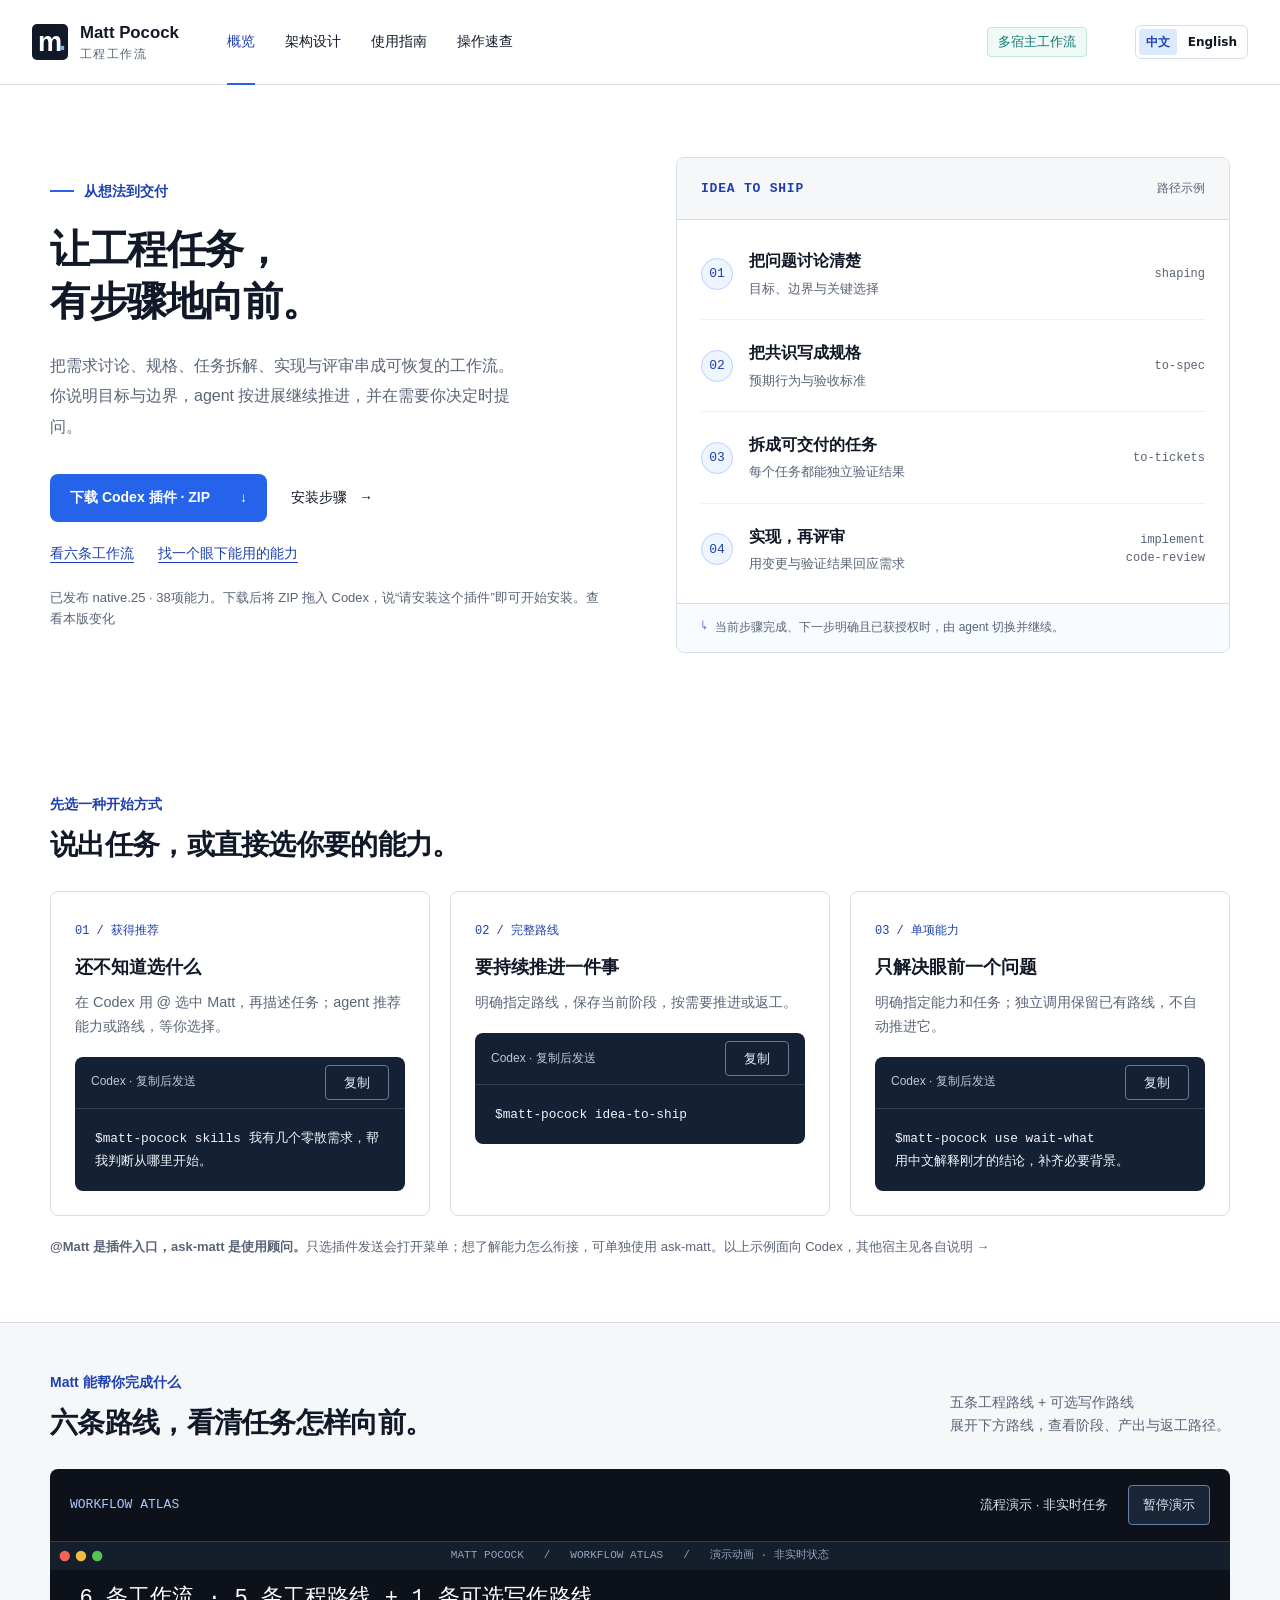
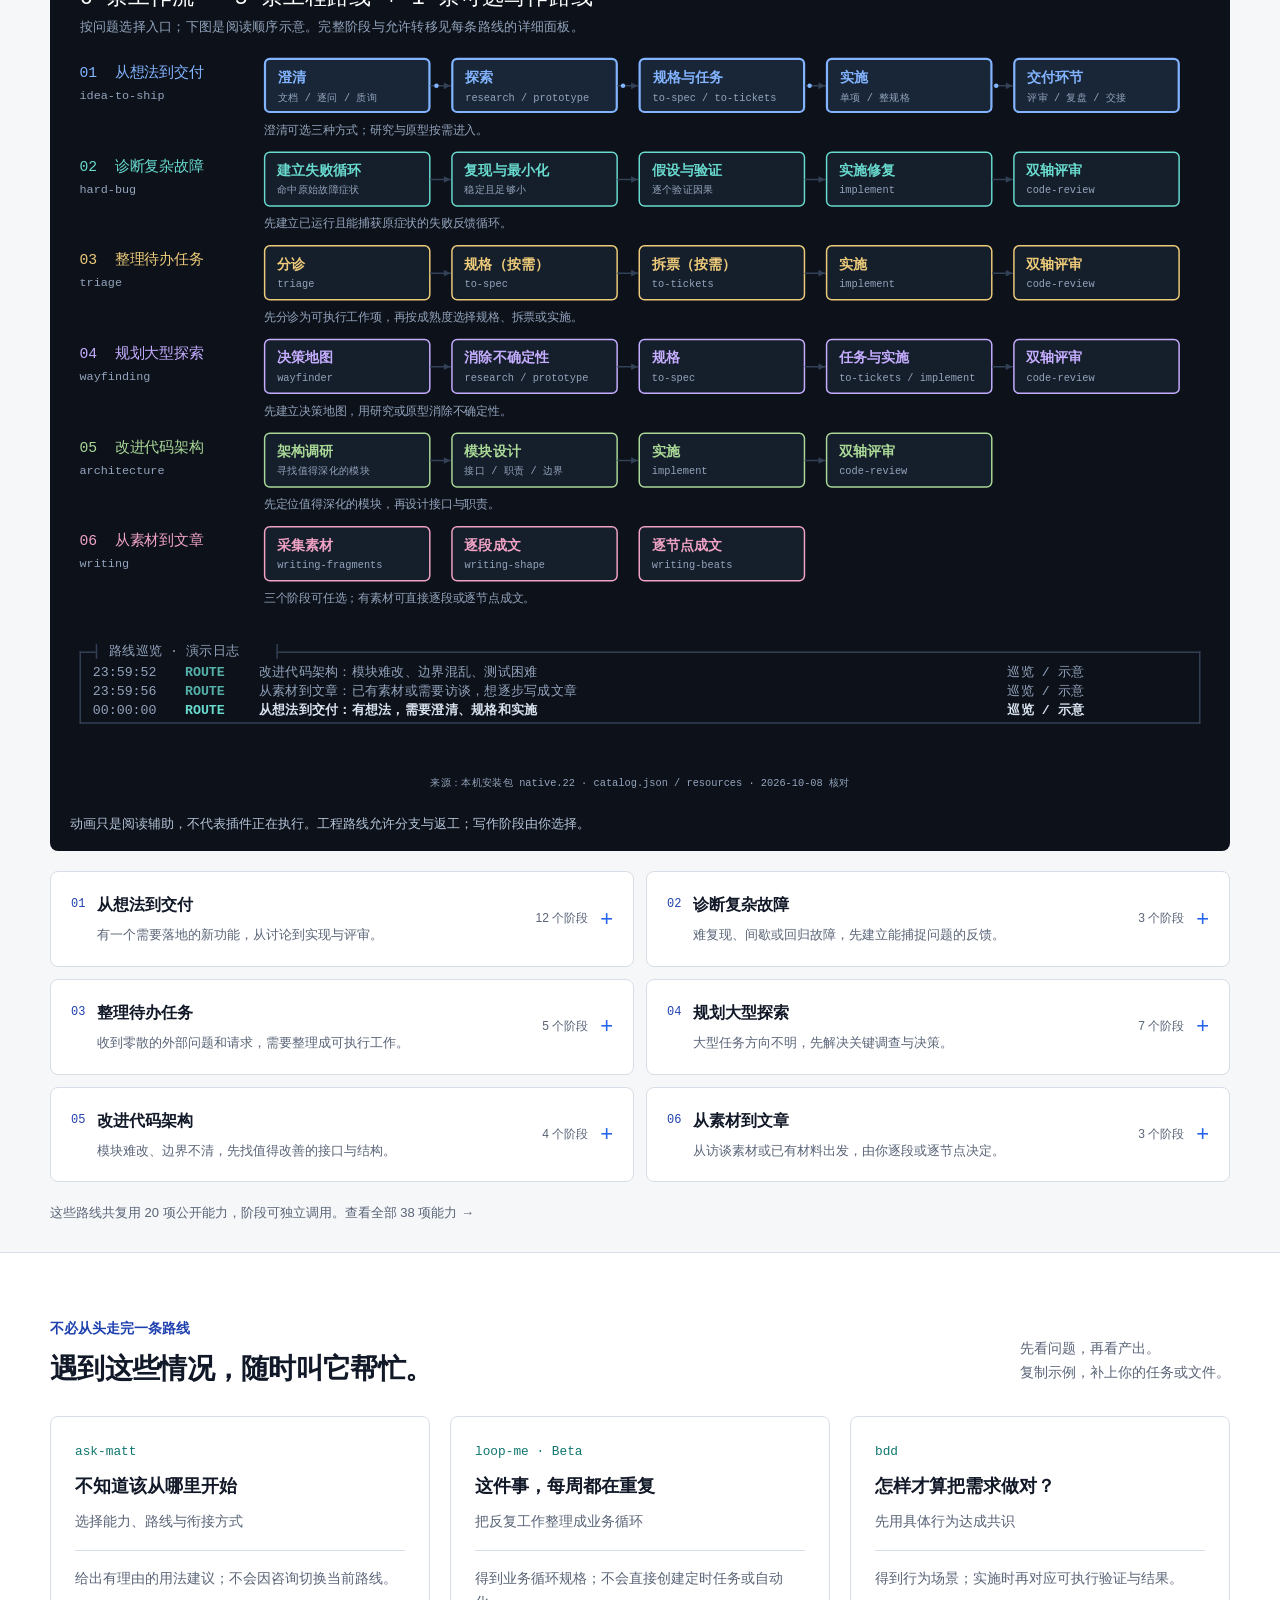
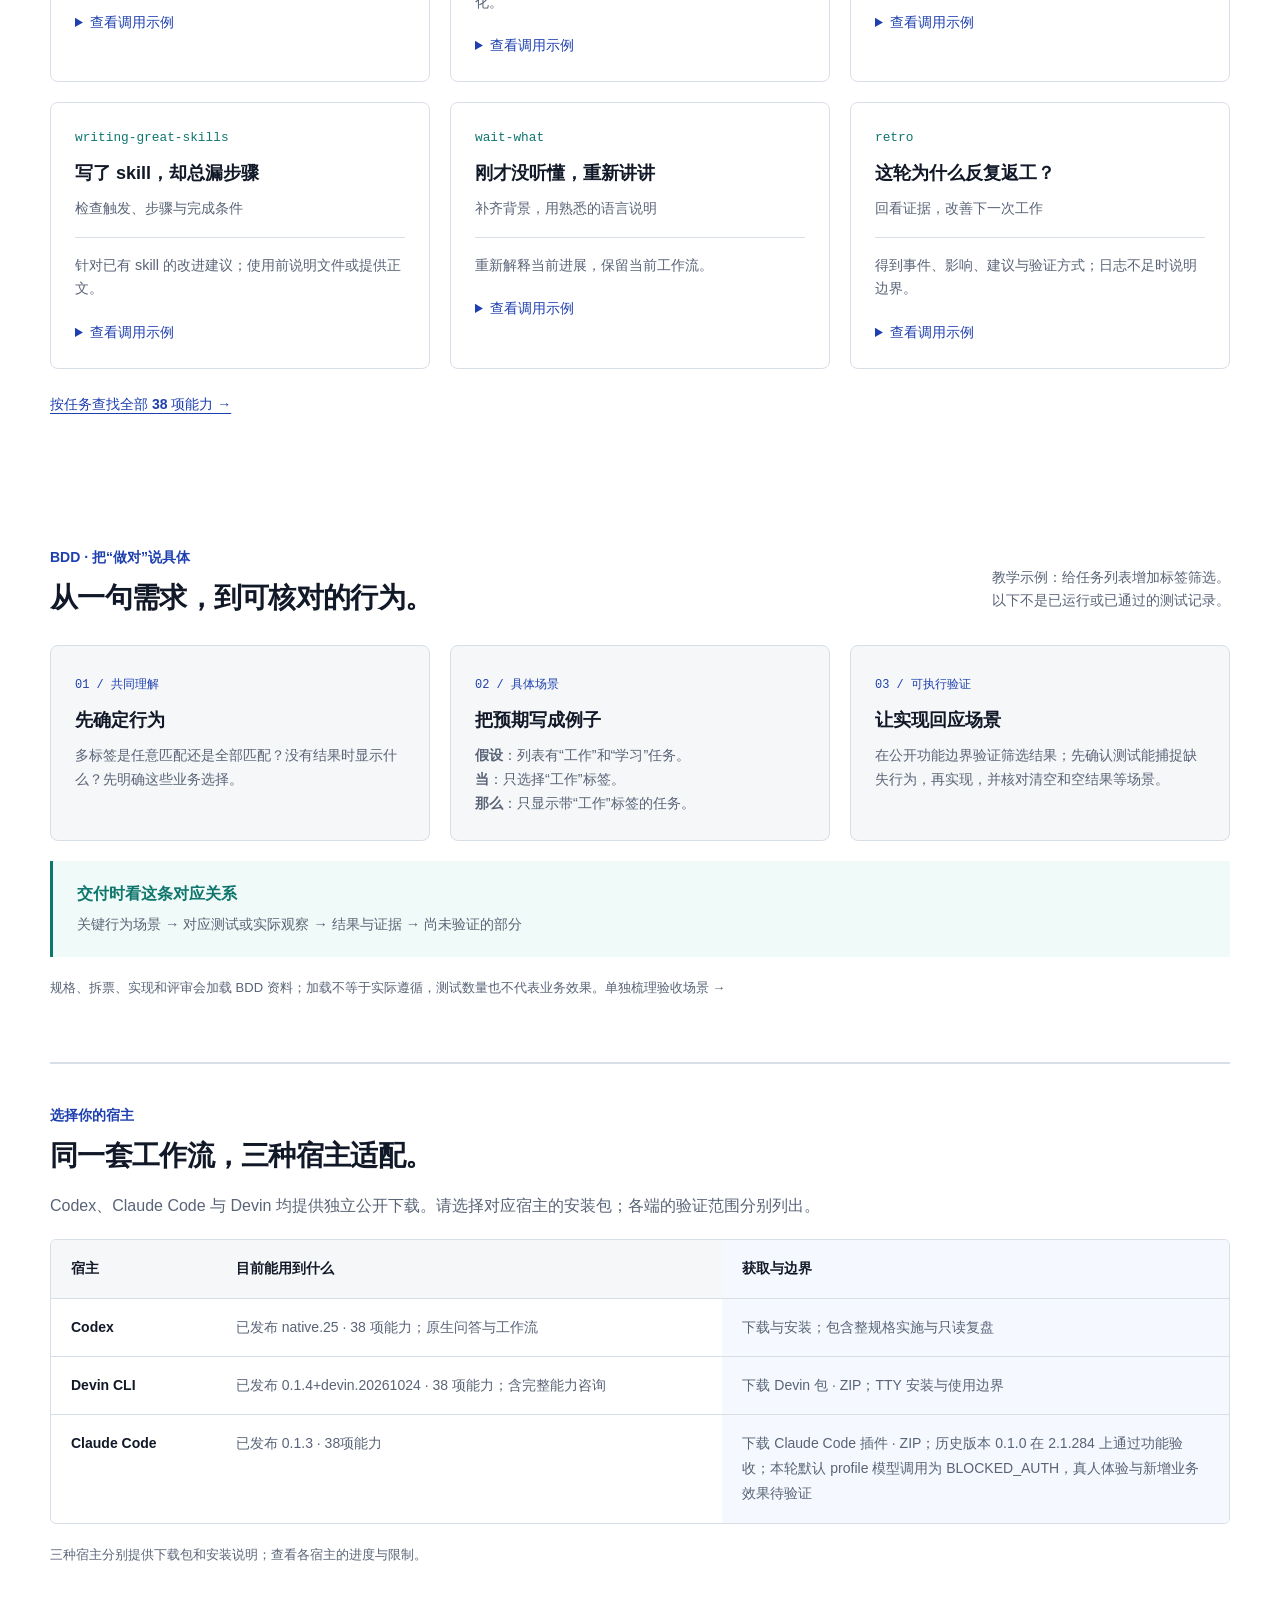
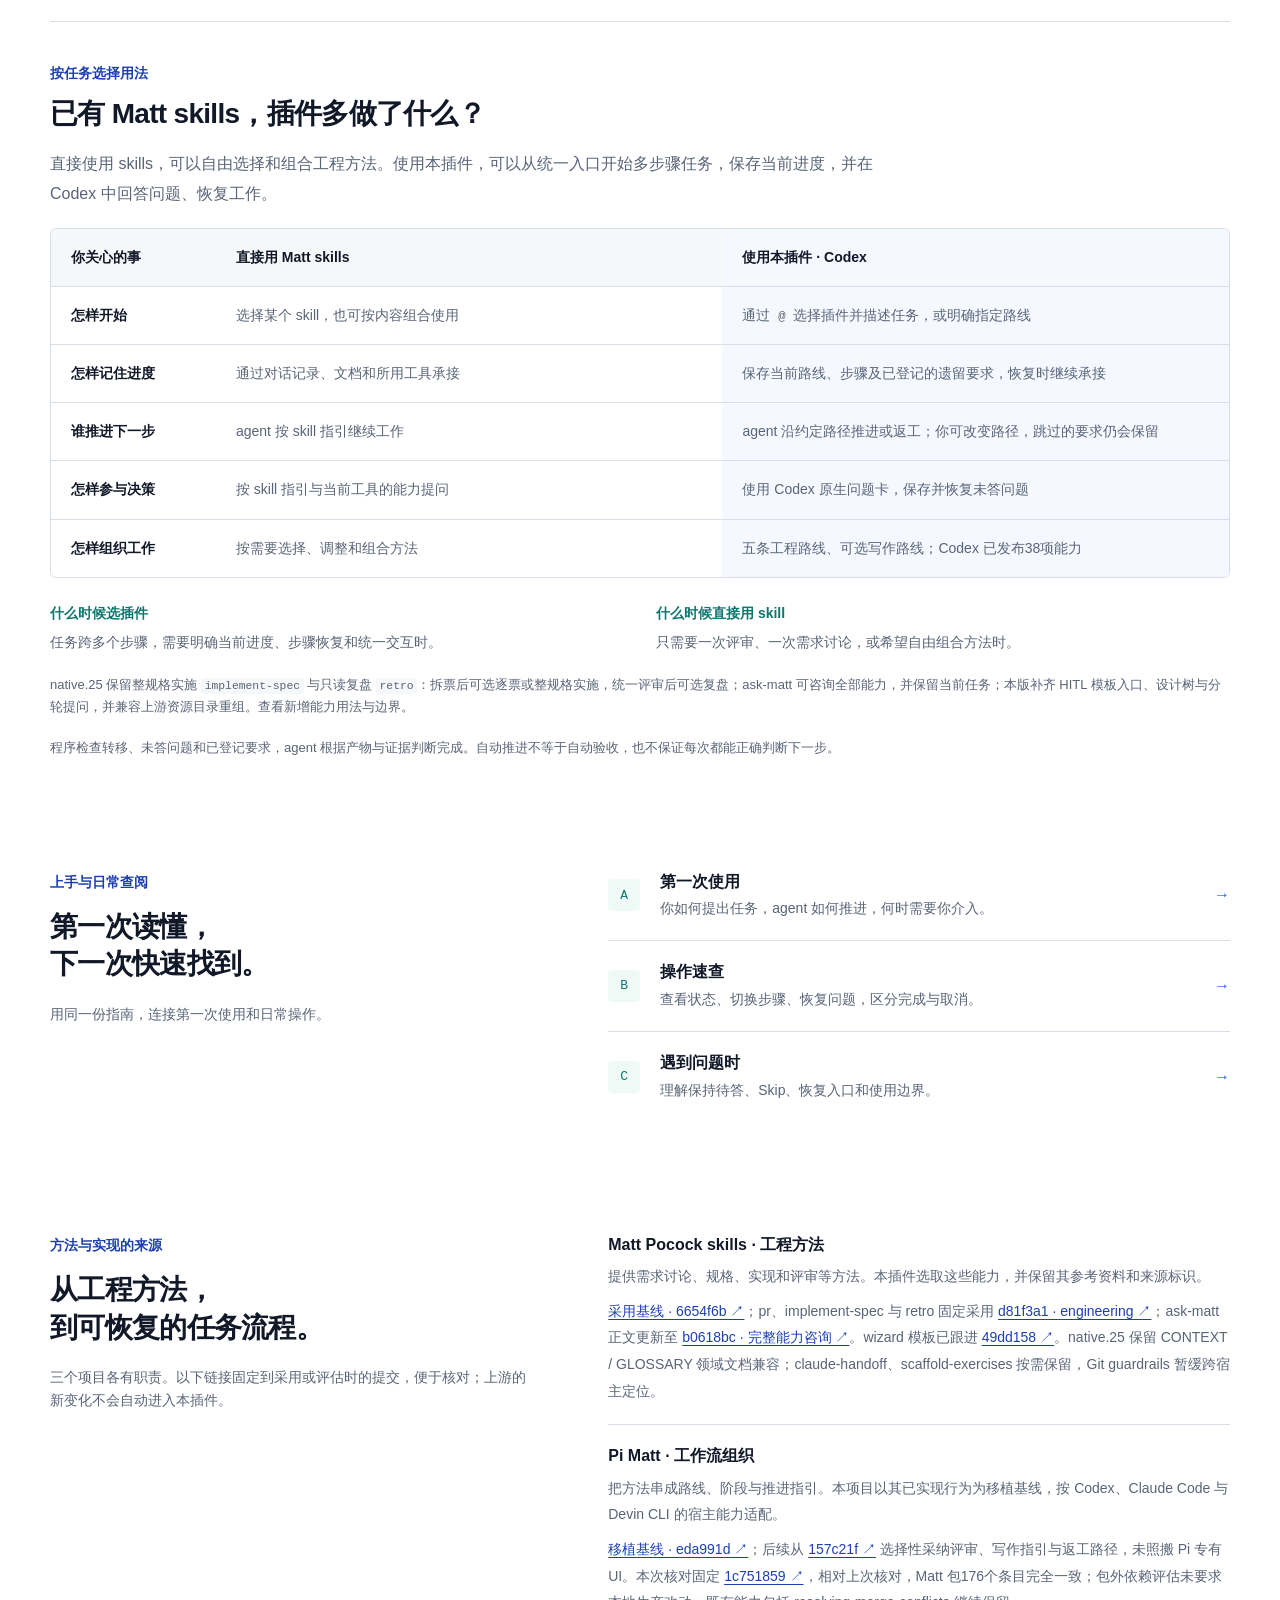
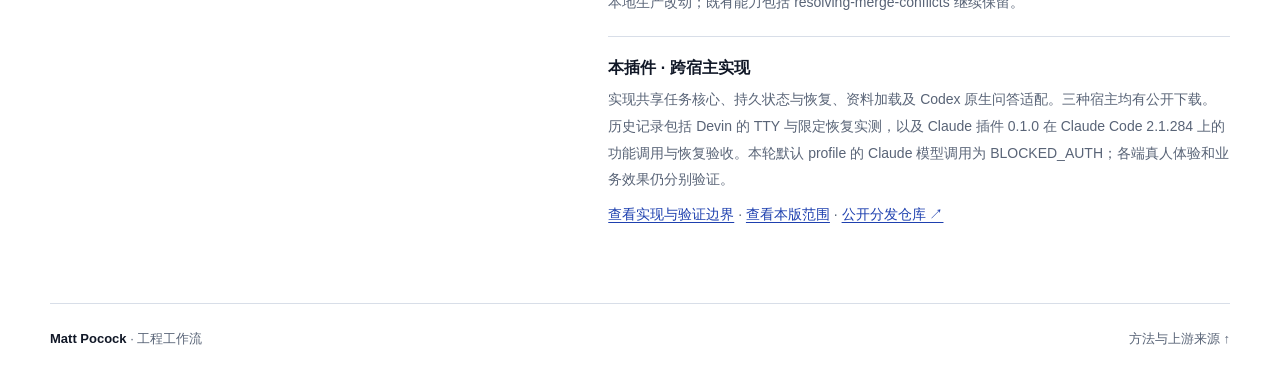
==== index.html @ 8adefc57 "Release native.25 with design-tree discussion and HITL references" ====
<!doctype html>
<html lang="zh-CN">
<head>
  <meta charset="utf-8"><meta name="viewport" content="width=device-width, initial-scale=1">
  <meta name="description" content="用 Matt Pocock 工程工作流理清需求、推进实现与评审。查看 Codex、Claude Code 与 Devin CLI 的适配、验收及下载状态。">
  <meta name="theme-color" content="#ffffff"><title>Matt Pocock · 工程工作流指南</title>
  <link rel="stylesheet" href="styles.css"><script src="site.js" defer></script>
  <link rel="stylesheet" href="language.css"><script src="language.js"></script>
</head>
<body>
  <a class="skip" href="#main">跳到主要内容</a>
  <header class="header"><div class="header-inner">
    <a class="brand" href="./" aria-label="Matt Pocock 首页"><span class="brand-mark" aria-hidden="true">m<span>.</span></span><span>Matt Pocock<span class="brand-sub">工程工作流</span></span></a>
    <nav aria-label="主导航"><a href="./" aria-current="page">概览</a><a href="architecture.html">架构设计</a><a href="guide.html">使用指南</a><a href="guide.html#reference">操作速查</a></nav>
    <span class="edition">多宿主工作流</span>
    <div class="language-switch" data-site-language role="group" aria-label="语言"><a data-language="zh" aria-current="true" href="index.html?lang=zh">中文</a><a data-language="en" href="index.en.html?lang=en">English</a></div>
  </div></header>
  <main id="main">
    <section class="hero wrap" aria-labelledby="hero-title">
      <div class="hero-copy"><p class="eyebrow"><span class="small-rule"></span>从想法到交付</p>
        <h1 id="hero-title">让工程任务，<br>有步骤地向前。</h1>
        <p class="lead">把需求讨论、规格、任务拆解、实现与评审串成可恢复的工作流。你说明目标与边界，agent 按进展继续推进，并在需要你决定时提问。</p>
        <div class="actions"><a class="button primary" href="https://ww880412.github.io/matt-pocock-guide/downloads/matt-pocock-codex.zip" download="matt-pocock-codex.zip">下载 Codex 插件 · ZIP <span aria-hidden="true">↓</span></a><a class="text-link" href="guide.html#before">安装步骤 <span aria-hidden="true">→</span></a></div>
        <p class="hero-usage-links"><a href="#workflows">看六条工作流</a><a href="#everyday">找一个眼下能用的能力</a></p>
        <p class="hero-note">已发布 native.25 · 38项能力。下载后将 ZIP 拖入 Codex，说“请安装这个插件”即可开始安装。<a href="guide.html#updates">查看本版变化</a></p>
      </div>
      <div class="journey" aria-label="Idea to Ship 工作流示例">
        <div class="journey-heading"><span class="mono">IDEA TO SHIP</span><span class="example-tag">路径示例</span></div>
        <ol class="journey-steps">
          <li><span class="step-number">01</span><div><strong>把问题讨论清楚</strong><span>目标、边界与关键选择</span></div><span class="phase">shaping</span></li>
          <li><span class="step-number">02</span><div><strong>把共识写成规格</strong><span>预期行为与验收标准</span></div><span class="phase">to-spec</span></li>
          <li><span class="step-number">03</span><div><strong>拆成可交付的任务</strong><span>每个任务都能独立验证结果</span></div><span class="phase">to-tickets</span></li>
          <li><span class="step-number">04</span><div><strong>实现，再评审</strong><span>用变更与验证结果回应需求</span></div><span class="phase">implement<br>code-review</span></li>
        </ol>
        <p class="journey-footer"><span aria-hidden="true">↳</span> 当前步骤完成、下一步明确且已获授权时，由 agent 切换并继续。</p>
      </div>
    </section>
<!-- USAGE:START -->
<section class="usage-section wrap" id="get-started" aria-labelledby="get-started-title">
  <div class="section-heading"><div><p class="eyebrow">先选一种开始方式</p><h2 id="get-started-title">说出任务，或直接选你要的能力。</h2></div></div>
  <div class="entry-grid">
    <article><span class="route-code">01 / 获得推荐</span><h3>还不知道选什么</h3><p>在 Codex 用 @ 选中 Matt，再描述任务；agent 推荐能力或路线，等你选择。</p><div class="code-block"><div class="code-top"><span>Codex · 复制后发送</span><button class="copy" data-copy="start-recommend" aria-label="复制推荐入口">复制</button></div><pre id="start-recommend">$matt-pocock skills 我有几个零散需求，帮我判断从哪里开始。</pre></div></article>
    <article><span class="route-code">02 / 完整路线</span><h3>要持续推进一件事</h3><p>明确指定路线，保存当前阶段，按需要推进或返工。</p><div class="code-block"><div class="code-top"><span>Codex · 复制后发送</span><button class="copy" data-copy="start-route" aria-label="复制工作流入口">复制</button></div><pre id="start-route">$matt-pocock idea-to-ship</pre></div></article>
    <article><span class="route-code">03 / 单项能力</span><h3>只解决眼前一个问题</h3><p>明确指定能力和任务；独立调用保留已有路线，不自动推进它。</p><div class="code-block"><div class="code-top"><span>Codex · 复制后发送</span><button class="copy" data-copy="start-capability" aria-label="复制独立能力入口">复制</button></div><pre id="start-capability">$matt-pocock use wait-what
用中文解释刚才的结论，补齐必要背景。</pre></div></article>
  </div><p class="section-note"><strong>@Matt 是插件入口，ask-matt 是使用顾问。</strong>只选插件发送会打开菜单；想了解能力怎么衔接，可单独使用 ask-matt。以上示例面向 Codex，<a href="guide.html#hosts">其他宿主见各自说明 →</a></p>
</section>
<section class="workflow-band" id="workflows" aria-labelledby="workflow-title"><div class="wrap">
  <div class="section-heading"><div><p class="eyebrow">Matt 能帮你完成什么</p><h2 id="workflow-title">六条路线，看清任务怎样向前。</h2></div><p>五条工程路线 + 可选写作路线<br>展开下方路线，查看阶段、产出与返工路径。</p></div>
  <div class="live-atlas"><div class="atlas-toolbar"><span class="mono">WORKFLOW ATLAS</span><span>流程演示 · 非实时任务</span><button type="button" id="atlas-toggle" aria-pressed="false" hidden>播放演示</button></div><div class="atlas-canvas"><iframe id="atlas-frame" title="Matt 六条工作流演示总览" tabindex="-1" aria-hidden="true"></iframe></div><p class="atlas-mobile-note">手机按路线阅读下方完整阶段；所有内容与桌面全景对应。</p><p class="atlas-caption">动画只是阅读辅助，不代表插件正在执行。工程路线允许分支与返工；写作阶段由你选择。</p></div>
  <script type="application/json" id="atlas-source">"\u003c!doctype html>\n\u003chtml lang=\"en\">\u003chead>\u003cmeta charset=\"utf-8\">\n\u003cmeta name=\"viewport\" content=\"width=device-width,initial-scale=1\">\n\u003ctitle>live-panel\u003c/title>\n\u003cstyle>\n/* live-panel template. Content, colours, sizes: all come from the JSON config (see references/config-schema.md).\n   Layout never moves. Everything that changes is a pure function of time: window.seek(t). */\n*{box-sizing:border-box;margin:0;padding:0}\nhtml,body{width:100%;height:100%;overflow:hidden}\nbody{background:var(--c-bg,#111);}\n#stage{position:absolute;left:0;top:0;transform-origin:0 0;overflow:hidden;white-space:pre;color:var(--c-fg);font-family:var(--font);font-size:var(--fs);line-height:var(--lh)}\n#stage>*{position:absolute}\nb,.b{font-weight:700}\n.tb{left:0;top:0;text-align:center;background:var(--c-bar);color:var(--c-dim)}\n.tb i{position:absolute;border-radius:50%}\n.sw{display:inline-block;width:.62em;height:.62em;margin-right:.55em;vertical-align:baseline}\n.box{border-top:2px solid;border-bottom:2px solid}\n.box::before,.box::after{content:\"\";position:absolute;top:0;bottom:0;width:2px;background:repeating-linear-gradient(180deg,currentColor 0 calc(var(--lh) - 7px),transparent calc(var(--lh) - 7px) var(--lh))}\n.box.solid{border:var(--bw,2px) solid currentColor;border-radius:var(--radius,0px)}\n.box.solid::before,.box.solid::after{display:none}\n.box.dashed{border-style:dashed}\n.box::before{left:0}.box::after{right:0}\n.box .ln{color:var(--c-fg);height:var(--lh);padding-right:0}\n.ln.flex{display:flex;align-items:center}\n.ln.flex>div{overflow:visible}\n.wire{background:var(--c-line)}\n.dashv{background:repeating-linear-gradient(180deg,var(--c-line) 0 5px,transparent 5px 9px)}\n.dashh{background:repeating-linear-gradient(90deg,var(--c-line) 0 5px,transparent 5px 9px)}\n.pk{border-radius:50%;width:12px;height:12px;margin:-6px 0 0 -6px;display:none}\n.pk.s{width:6px;height:6px;margin:-3px 0 0 -3px}\n.bar{position:relative;display:block;height:20px;background-image:radial-gradient(var(--c-dots,#566078) 1px,transparent 1.3px);background-size:4px 4px}\n.bar u{position:absolute;left:0;top:0;bottom:0;text-decoration:none}\n.bar u.end::after{content:\"\";position:absolute;right:0;top:0;bottom:0;width:8px;background:repeating-conic-gradient(var(--c-bg) 0 25%,transparent 0 50%) 0 0/4px 4px;opacity:.55}\n.bar s{position:absolute;top:-4px;bottom:-4px;width:2px;background:var(--c-fg);text-decoration:none}\n.cur{display:inline-block;width:.62em;height:1.05em;vertical-align:-.18em;margin-left:.4em}\n.tarrow{height:0;border-top:2px dashed var(--c-line)}\n.glyph{text-align:center;line-height:1}\n.logframe{border:2px solid var(--c-line2,#3a4154);border-top:0}\n.logtop{height:0;border-top:2px solid var(--c-line2,#3a4154)}\n.lgrow{position:absolute}\n.lgrow span{position:absolute;top:0}\n#err{position:absolute;left:10px;top:10px;color:#f66;font:14px monospace;white-space:pre-wrap;z-index:9}\n\u003c/style>\u003c/head>\u003cbody>\n\u003cdiv id=\"stage\">\u003c/div>\n\u003cscript id=\"live-config\" type=\"application/json\">{\"meta\": {\"title\": \"Matt · 六条工作流总览\", \"lang\": \"zh-CN\"}, \"canvas\": {\"width\": 1600, \"height\": 1160, \"duration\": 24, \"fps\": 15}, \"theme\": {\"preset\": \"terminal-dark\", \"font\": \"\\\"SFMono-Regular\\\", Menlo, \\\"PingFang SC\\\", monospace\", \"fontSize\": 18, \"lineHeight\": 26, \"boxMode\": \"solid\", \"radius\": 8, \"packetSize\": 6, \"glow\": false, \"colors\": {\"bg\": \"#0c111a\", \"bar\": \"#151e2b\", \"line\": \"#324156\", \"line2\": \"#324156\", \"fg\": \"#d8e1ee\", \"wh\": \"#ffffff\", \"dim\": \"#93a4bc\", \"bl\": \"#83b4ff\", \"cy\": \"#68dace\", \"ye\": \"#edcb7a\", \"pu\": \"#c5adff\", \"gr\": \"#a9d897\", \"pk\": \"#f0a3c4\", \"row\": \"#182638\", \"hl\": \"#172334\"}}, \"titlebar\": {\"text\": \"MATT POCOCK   /   WORKFLOW ATLAS   /   演示动画 · 非实时状态\", \"height\": 38, \"size\": 15}, \"credit\": {\"text\": \"来源：本机安装包 native.22 · catalog.json / resources · 2026-10-08 核对\", \"y\": 1140, \"size\": 14, \"c\": \"dim\"}, \"machines\": {\"route\": {\"type\": \"cycle\", \"period\": 4, \"values\": [{\"t\": \"从想法到交付\", \"m\": \"从想法到交付：有想法，需要澄清、规格和实施\", \"g\": \"巡览 / 示意\"}, {\"t\": \"诊断复杂故障\", \"m\": \"诊断复杂故障：疑难、间歇或回归故障\", \"g\": \"巡览 / 示意\"}, {\"t\": \"整理待办任务\", \"m\": \"整理待办任务：零散需求、问题和待办缺乏执行条件\", \"g\": \"巡览 / 示意\"}, {\"t\": \"规划大型探索\", \"m\": \"规划大型探索：目标大、方向模糊，关键决定未解决\", \"g\": \"巡览 / 示意\"}, {\"t\": \"改进代码架构\", \"m\": \"改进代码架构：模块难改、边界混乱、测试困难\", \"g\": \"巡览 / 示意\"}, {\"t\": \"从素材到文章\", \"m\": \"从素材到文章：已有素材或需要访谈，想逐步写成文章\", \"g\": \"巡览 / 示意\"}], \"log\": {\"who\": \"ROUTE\", \"c\": \"cy\"}}}, \"elements\": [{\"type\": \"text\", \"x\": 40, \"y\": 76, \"t\": \"6 条工作流 · 5 条工程路线 + 1 条可选写作路线\", \"size\": 30, \"c\": \"wh\", \"align\": \"left\"}, {\"type\": \"text\", \"x\": 40, \"y\": 115, \"t\": \"按问题选择入口；下图是阅读顺序示意。完整阶段与允许转移见每条路线的详细面板。\", \"size\": 18, \"c\": \"dim\", \"align\": \"left\"}, {\"type\": \"text\", \"x\": 40, \"y\": 178, \"t\": \"01  从想法到交付\", \"size\": 20, \"c\": \"bl\", \"align\": \"left\"}, {\"type\": \"text\", \"x\": 40, \"y\": 209, \"t\": \"idea-to-ship\", \"size\": 16, \"c\": \"dim\", \"align\": \"left\"}, {\"type\": \"box\", \"x\": 290, \"y\": 157, \"w\": 226, \"h\": 75, \"pad\": [12, 16, 16], \"align\": \"left\", \"color\": \"bl\", \"fill\": \"bar\", \"lines\": [{\"t\": \"澄清\", \"size\": 19, \"b\": 1, \"c\": \"bl\"}, {\"t\": \"文档 / 逐问 / 质询\", \"size\": 14, \"c\": \"dim\"}], \"when\": {\"var\": \"route.i\", \"eq\": 0}, \"then\": {\"color\": \"bl\", \"fill\": \"row\", \"border\": 3}}, {\"type\": \"path\", \"points\": [[516, 195], [543, 195]], \"color\": \"line\", \"flow\": {\"period\": 1.4, \"offsets\": [0], \"color\": \"bl\", \"tail\": 8, \"when\": {\"var\": \"route.i\", \"eq\": 0}}}, {\"type\": \"box\", \"x\": 544, \"y\": 157, \"w\": 226, \"h\": 75, \"pad\": [12, 16, 16], \"align\": \"left\", \"color\": \"bl\", \"fill\": \"bar\", \"lines\": [{\"t\": \"探索\", \"size\": 19, \"b\": 1, \"c\": \"bl\"}, {\"t\": \"research / prototype\", \"size\": 14, \"c\": \"dim\"}], \"when\": {\"var\": \"route.i\", \"eq\": 0}, \"then\": {\"color\": \"bl\", \"fill\": \"row\", \"border\": 3}}, {\"type\": \"path\", \"points\": [[770, 195], [797, 195]], \"color\": \"line\", \"flow\": {\"period\": 1.63, \"offsets\": [0], \"color\": \"bl\", \"tail\": 8, \"when\": {\"var\": \"route.i\", \"eq\": 0}}}, {\"type\": \"box\", \"x\": 798, \"y\": 157, \"w\": 226, \"h\": 75, \"pad\": [12, 16, 16], \"align\": \"left\", \"color\": \"bl\", \"fill\": \"bar\", \"lines\": [{\"t\": \"规格与任务\", \"size\": 19, \"b\": 1, \"c\": \"bl\"}, {\"t\": \"to-spec / to-tickets\", \"size\": 14, \"c\": \"dim\"}], \"when\": {\"var\": \"route.i\", \"eq\": 0}, \"then\": {\"color\": \"bl\", \"fill\": \"row\", \"border\": 3}}, {\"type\": \"path\", \"points\": [[1024, 195], [1051, 195]], \"color\": \"line\", \"flow\": {\"period\": 1.8599999999999999, \"offsets\": [0], \"color\": \"bl\", \"tail\": 8, \"when\": {\"var\": \"route.i\", \"eq\": 0}}}, {\"type\": \"box\", \"x\": 1052, \"y\": 157, \"w\": 226, \"h\": 75, \"pad\": [12, 16, 16], \"align\": \"left\", \"color\": \"bl\", \"fill\": \"bar\", \"lines\": [{\"t\": \"实施\", \"size\": 19, \"b\": 1, \"c\": \"bl\"}, {\"t\": \"单项 / 整规格\", \"size\": 14, \"c\": \"dim\"}], \"when\": {\"var\": \"route.i\", \"eq\": 0}, \"then\": {\"color\": \"bl\", \"fill\": \"row\", \"border\": 3}}, {\"type\": \"path\", \"points\": [[1278, 195], [1305, 195]], \"color\": \"line\", \"flow\": {\"period\": 2.09, \"offsets\": [0], \"color\": \"bl\", \"tail\": 8, \"when\": {\"var\": \"route.i\", \"eq\": 0}}}, {\"type\": \"box\", \"x\": 1306, \"y\": 157, \"w\": 226, \"h\": 75, \"pad\": [12, 16, 16], \"align\": \"left\", \"color\": \"bl\", \"fill\": \"bar\", \"lines\": [{\"t\": \"交付环节\", \"size\": 19, \"b\": 1, \"c\": \"bl\"}, {\"t\": \"评审 / 复盘 / 交接\", \"size\": 14, \"c\": \"dim\"}], \"when\": {\"var\": \"route.i\", \"eq\": 0}, \"then\": {\"color\": \"bl\", \"fill\": \"row\", \"border\": 3}}, {\"type\": \"text\", \"x\": 290, \"y\": 256, \"t\": \"澄清可选三种方式；研究与原型按需进入。\", \"size\": 16, \"c\": \"dim\", \"align\": \"left\"}, {\"type\": \"text\", \"x\": 40, \"y\": 305, \"t\": \"02  诊断复杂故障\", \"size\": 20, \"c\": \"cy\", \"align\": \"left\"}, {\"type\": \"text\", \"x\": 40, \"y\": 336, \"t\": \"hard-bug\", \"size\": 16, \"c\": \"dim\", \"align\": \"left\"}, {\"type\": \"box\", \"x\": 290, \"y\": 284, \"w\": 226, \"h\": 75, \"pad\": [12, 16, 16], \"align\": \"left\", \"color\": \"cy\", \"fill\": \"bar\", \"lines\": [{\"t\": \"建立失败循环\", \"size\": 19, \"b\": 1, \"c\": \"cy\"}, {\"t\": \"命中原始故障症状\", \"size\": 14, \"c\": \"dim\"}], \"when\": {\"var\": \"route.i\", \"eq\": 1}, \"then\": {\"color\": \"cy\", \"fill\": \"row\", \"border\": 3}}, {\"type\": \"path\", \"points\": [[516, 322], [543, 322]], \"color\": \"line\", \"flow\": {\"period\": 1.4, \"offsets\": [0], \"color\": \"cy\", \"tail\": 8, \"when\": {\"var\": \"route.i\", \"eq\": 1}}}, {\"type\": \"box\", \"x\": 544, \"y\": 284, \"w\": 226, \"h\": 75, \"pad\": [12, 16, 16], \"align\": \"left\", \"color\": \"cy\", \"fill\": \"bar\", \"lines\": [{\"t\": \"复现与最小化\", \"size\": 19, \"b\": 1, \"c\": \"cy\"}, {\"t\": \"稳定且足够小\", \"size\": 14, \"c\": \"dim\"}], \"when\": {\"var\": \"route.i\", \"eq\": 1}, \"then\": {\"color\": \"cy\", \"fill\": \"row\", \"border\": 3}}, {\"type\": \"path\", \"points\": [[770, 322], [797, 322]], \"color\": \"line\", \"flow\": {\"period\": 1.63, \"offsets\": [0], \"color\": \"cy\", \"tail\": 8, \"when\": {\"var\": \"route.i\", \"eq\": 1}}}, {\"type\": \"box\", \"x\": 798, \"y\": 284, \"w\": 226, \"h\": 75, \"pad\": [12, 16, 16], \"align\": \"left\", \"color\": \"cy\", \"fill\": \"bar\", \"lines\": [{\"t\": \"假设与验证\", \"size\": 19, \"b\": 1, \"c\": \"cy\"}, {\"t\": \"逐个验证因果\", \"size\": 14, \"c\": \"dim\"}], \"when\": {\"var\": \"route.i\", \"eq\": 1}, \"then\": {\"color\": \"cy\", \"fill\": \"row\", \"border\": 3}}, {\"type\": \"path\", \"points\": [[1024, 322], [1051, 322]], \"color\": \"line\", \"flow\": {\"period\": 1.8599999999999999, \"offsets\": [0], \"color\": \"cy\", \"tail\": 8, \"when\": {\"var\": \"route.i\", \"eq\": 1}}}, {\"type\": \"box\", \"x\": 1052, \"y\": 284, \"w\": 226, \"h\": 75, \"pad\": [12, 16, 16], \"align\": \"left\", \"color\": \"cy\", \"fill\": \"bar\", \"lines\": [{\"t\": \"实施修复\", \"size\": 19, \"b\": 1, \"c\": \"cy\"}, {\"t\": \"implement\", \"size\": 14, \"c\": \"dim\"}], \"when\": {\"var\": \"route.i\", \"eq\": 1}, \"then\": {\"color\": \"cy\", \"fill\": \"row\", \"border\": 3}}, {\"type\": \"path\", \"points\": [[1278, 322], [1305, 322]], \"color\": \"line\", \"flow\": {\"period\": 2.09, \"offsets\": [0], \"color\": \"cy\", \"tail\": 8, \"when\": {\"var\": \"route.i\", \"eq\": 1}}}, {\"type\": \"box\", \"x\": 1306, \"y\": 284, \"w\": 226, \"h\": 75, \"pad\": [12, 16, 16], \"align\": \"left\", \"color\": \"cy\", \"fill\": \"bar\", \"lines\": [{\"t\": \"双轴评审\", \"size\": 19, \"b\": 1, \"c\": \"cy\"}, {\"t\": \"code-review\", \"size\": 14, \"c\": \"dim\"}], \"when\": {\"var\": \"route.i\", \"eq\": 1}, \"then\": {\"color\": \"cy\", \"fill\": \"row\", \"border\": 3}}, {\"type\": \"text\", \"x\": 290, \"y\": 383, \"t\": \"先建立已运行且能捕获原症状的失败反馈循环。\", \"size\": 16, \"c\": \"dim\", \"align\": \"left\"}, {\"type\": \"text\", \"x\": 40, \"y\": 432, \"t\": \"03  整理待办任务\", \"size\": 20, \"c\": \"ye\", \"align\": \"left\"}, {\"type\": \"text\", \"x\": 40, \"y\": 463, \"t\": \"triage\", \"size\": 16, \"c\": \"dim\", \"align\": \"left\"}, {\"type\": \"box\", \"x\": 290, \"y\": 411, \"w\": 226, \"h\": 75, \"pad\": [12, 16, 16], \"align\": \"left\", \"color\": \"ye\", \"fill\": \"bar\", \"lines\": [{\"t\": \"分诊\", \"size\": 19, \"b\": 1, \"c\": \"ye\"}, {\"t\": \"triage\", \"size\": 14, \"c\": \"dim\"}], \"when\": {\"var\": \"route.i\", \"eq\": 2}, \"then\": {\"color\": \"ye\", \"fill\": \"row\", \"border\": 3}}, {\"type\": \"path\", \"points\": [[516, 449], [543, 449]], \"color\": \"line\", \"flow\": {\"period\": 1.4, \"offsets\": [0], \"color\": \"ye\", \"tail\": 8, \"when\": {\"var\": \"route.i\", \"eq\": 2}}}, {\"type\": \"box\", \"x\": 544, \"y\": 411, \"w\": 226, \"h\": 75, \"pad\": [12, 16, 16], \"align\": \"left\", \"color\": \"ye\", \"fill\": \"bar\", \"lines\": [{\"t\": \"规格（按需）\", \"size\": 19, \"b\": 1, \"c\": \"ye\"}, {\"t\": \"to-spec\", \"size\": 14, \"c\": \"dim\"}], \"when\": {\"var\": \"route.i\", \"eq\": 2}, \"then\": {\"color\": \"ye\", \"fill\": \"row\", \"border\": 3}}, {\"type\": \"path\", \"points\": [[770, 449], [797, 449]], \"color\": \"line\", \"flow\": {\"period\": 1.63, \"offsets\": [0], \"color\": \"ye\", \"tail\": 8, \"when\": {\"var\": \"route.i\", \"eq\": 2}}}, {\"type\": \"box\", \"x\": 798, \"y\": 411, \"w\": 226, \"h\": 75, \"pad\": [12, 16, 16], \"align\": \"left\", \"color\": \"ye\", \"fill\": \"bar\", \"lines\": [{\"t\": \"拆票（按需）\", \"size\": 19, \"b\": 1, \"c\": \"ye\"}, {\"t\": \"to-tickets\", \"size\": 14, \"c\": \"dim\"}], \"when\": {\"var\": \"route.i\", \"eq\": 2}, \"then\": {\"color\": \"ye\", \"fill\": \"row\", \"border\": 3}}, {\"type\": \"path\", \"points\": [[1024, 449], [1051, 449]], \"color\": \"line\", \"flow\": {\"period\": 1.8599999999999999, \"offsets\": [0], \"color\": \"ye\", \"tail\": 8, \"when\": {\"var\": \"route.i\", \"eq\": 2}}}, {\"type\": \"box\", \"x\": 1052, \"y\": 411, \"w\": 226, \"h\": 75, \"pad\": [12, 16, 16], \"align\": \"left\", \"color\": \"ye\", \"fill\": \"bar\", \"lines\": [{\"t\": \"实施\", \"size\": 19, \"b\": 1, \"c\": \"ye\"}, {\"t\": \"implement\", \"size\": 14, \"c\": \"dim\"}], \"when\": {\"var\": \"route.i\", \"eq\": 2}, \"then\": {\"color\": \"ye\", \"fill\": \"row\", \"border\": 3}}, {\"type\": \"path\", \"points\": [[1278, 449], [1305, 449]], \"color\": \"line\", \"flow\": {\"period\": 2.09, \"offsets\": [0], \"color\": \"ye\", \"tail\": 8, \"when\": {\"var\": \"route.i\", \"eq\": 2}}}, {\"type\": \"box\", \"x\": 1306, \"y\": 411, \"w\": 226, \"h\": 75, \"pad\": [12, 16, 16], \"align\": \"left\", \"color\": \"ye\", \"fill\": \"bar\", \"lines\": [{\"t\": \"双轴评审\", \"size\": 19, \"b\": 1, \"c\": \"ye\"}, {\"t\": \"code-review\", \"size\": 14, \"c\": \"dim\"}], \"when\": {\"var\": \"route.i\", \"eq\": 2}, \"then\": {\"color\": \"ye\", \"fill\": \"row\", \"border\": 3}}, {\"type\": \"text\", \"x\": 290, \"y\": 510, \"t\": \"先分诊为可执行工作项，再按成熟度选择规格、拆票或实施。\", \"size\": 16, \"c\": \"dim\", \"align\": \"left\"}, {\"type\": \"text\", \"x\": 40, \"y\": 559, \"t\": \"04  规划大型探索\", \"size\": 20, \"c\": \"pu\", \"align\": \"left\"}, {\"type\": \"text\", \"x\": 40, \"y\": 590, \"t\": \"wayfinding\", \"size\": 16, \"c\": \"dim\", \"align\": \"left\"}, {\"type\": \"box\", \"x\": 290, \"y\": 538, \"w\": 226, \"h\": 75, \"pad\": [12, 16, 16], \"align\": \"left\", \"color\": \"pu\", \"fill\": \"bar\", \"lines\": [{\"t\": \"决策地图\", \"size\": 19, \"b\": 1, \"c\": \"pu\"}, {\"t\": \"wayfinder\", \"size\": 14, \"c\": \"dim\"}], \"when\": {\"var\": \"route.i\", \"eq\": 3}, \"then\": {\"color\": \"pu\", \"fill\": \"row\", \"border\": 3}}, {\"type\": \"path\", \"points\": [[516, 576], [543, 576]], \"color\": \"line\", \"flow\": {\"period\": 1.4, \"offsets\": [0], \"color\": \"pu\", \"tail\": 8, \"when\": {\"var\": \"route.i\", \"eq\": 3}}}, {\"type\": \"box\", \"x\": 544, \"y\": 538, \"w\": 226, \"h\": 75, \"pad\": [12, 16, 16], \"align\": \"left\", \"color\": \"pu\", \"fill\": \"bar\", \"lines\": [{\"t\": \"消除不确定性\", \"size\": 19, \"b\": 1, \"c\": \"pu\"}, {\"t\": \"research / prototype\", \"size\": 14, \"c\": \"dim\"}], \"when\": {\"var\": \"route.i\", \"eq\": 3}, \"then\": {\"color\": \"pu\", \"fill\": \"row\", \"border\": 3}}, {\"type\": \"path\", \"points\": [[770, 576], [797, 576]], \"color\": \"line\", \"flow\": {\"period\": 1.63, \"offsets\": [0], \"color\": \"pu\", \"tail\": 8, \"when\": {\"var\": \"route.i\", \"eq\": 3}}}, {\"type\": \"box\", \"x\": 798, \"y\": 538, \"w\": 226, \"h\": 75, \"pad\": [12, 16, 16], \"align\": \"left\", \"color\": \"pu\", \"fill\": \"bar\", \"lines\": [{\"t\": \"规格\", \"size\": 19, \"b\": 1, \"c\": \"pu\"}, {\"t\": \"to-spec\", \"size\": 14, \"c\": \"dim\"}], \"when\": {\"var\": \"route.i\", \"eq\": 3}, \"then\": {\"color\": \"pu\", \"fill\": \"row\", \"border\": 3}}, {\"type\": \"path\", \"points\": [[1024, 576], [1051, 576]], \"color\": \"line\", \"flow\": {\"period\": 1.8599999999999999, \"offsets\": [0], \"color\": \"pu\", \"tail\": 8, \"when\": {\"var\": \"route.i\", \"eq\": 3}}}, {\"type\": \"box\", \"x\": 1052, \"y\": 538, \"w\": 226, \"h\": 75, \"pad\": [12, 16, 16], \"align\": \"left\", \"color\": \"pu\", \"fill\": \"bar\", \"lines\": [{\"t\": \"任务与实施\", \"size\": 19, \"b\": 1, \"c\": \"pu\"}, {\"t\": \"to-tickets / implement\", \"size\": 14, \"c\": \"dim\"}], \"when\": {\"var\": \"route.i\", \"eq\": 3}, \"then\": {\"color\": \"pu\", \"fill\": \"row\", \"border\": 3}}, {\"type\": \"path\", \"points\": [[1278, 576], [1305, 576]], \"color\": \"line\", \"flow\": {\"period\": 2.09, \"offsets\": [0], \"color\": \"pu\", \"tail\": 8, \"when\": {\"var\": \"route.i\", \"eq\": 3}}}, {\"type\": \"box\", \"x\": 1306, \"y\": 538, \"w\": 226, \"h\": 75, \"pad\": [12, 16, 16], \"align\": \"left\", \"color\": \"pu\", \"fill\": \"bar\", \"lines\": [{\"t\": \"双轴评审\", \"size\": 19, \"b\": 1, \"c\": \"pu\"}, {\"t\": \"code-review\", \"size\": 14, \"c\": \"dim\"}], \"when\": {\"var\": \"route.i\", \"eq\": 3}, \"then\": {\"color\": \"pu\", \"fill\": \"row\", \"border\": 3}}, {\"type\": \"text\", \"x\": 290, \"y\": 637, \"t\": \"先建立决策地图，用研究或原型消除不确定性。\", \"size\": 16, \"c\": \"dim\", \"align\": \"left\"}, {\"type\": \"text\", \"x\": 40, \"y\": 686, \"t\": \"05  改进代码架构\", \"size\": 20, \"c\": \"gr\", \"align\": \"left\"}, {\"type\": \"text\", \"x\": 40, \"y\": 717, \"t\": \"architecture\", \"size\": 16, \"c\": \"dim\", \"align\": \"left\"}, {\"type\": \"box\", \"x\": 290, \"y\": 665, \"w\": 226, \"h\": 75, \"pad\": [12, 16, 16], \"align\": \"left\", \"color\": \"gr\", \"fill\": \"bar\", \"lines\": [{\"t\": \"架构调研\", \"size\": 19, \"b\": 1, \"c\": \"gr\"}, {\"t\": \"寻找值得深化的模块\", \"size\": 14, \"c\": \"dim\"}], \"when\": {\"var\": \"route.i\", \"eq\": 4}, \"then\": {\"color\": \"gr\", \"fill\": \"row\", \"border\": 3}}, {\"type\": \"path\", \"points\": [[516, 703], [543, 703]], \"color\": \"line\", \"flow\": {\"period\": 1.4, \"offsets\": [0], \"color\": \"gr\", \"tail\": 8, \"when\": {\"var\": \"route.i\", \"eq\": 4}}}, {\"type\": \"box\", \"x\": 544, \"y\": 665, \"w\": 226, \"h\": 75, \"pad\": [12, 16, 16], \"align\": \"left\", \"color\": \"gr\", \"fill\": \"bar\", \"lines\": [{\"t\": \"模块设计\", \"size\": 19, \"b\": 1, \"c\": \"gr\"}, {\"t\": \"接口 / 职责 / 边界\", \"size\": 14, \"c\": \"dim\"}], \"when\": {\"var\": \"route.i\", \"eq\": 4}, \"then\": {\"color\": \"gr\", \"fill\": \"row\", \"border\": 3}}, {\"type\": \"path\", \"points\": [[770, 703], [797, 703]], \"color\": \"line\", \"flow\": {\"period\": 1.63, \"offsets\": [0], \"color\": \"gr\", \"tail\": 8, \"when\": {\"var\": \"route.i\", \"eq\": 4}}}, {\"type\": \"box\", \"x\": 798, \"y\": 665, \"w\": 226, \"h\": 75, \"pad\": [12, 16, 16], \"align\": \"left\", \"color\": \"gr\", \"fill\": \"bar\", \"lines\": [{\"t\": \"实施\", \"size\": 19, \"b\": 1, \"c\": \"gr\"}, {\"t\": \"implement\", \"size\": 14, \"c\": \"dim\"}], \"when\": {\"var\": \"route.i\", \"eq\": 4}, \"then\": {\"color\": \"gr\", \"fill\": \"row\", \"border\": 3}}, {\"type\": \"path\", \"points\": [[1024, 703], [1051, 703]], \"color\": \"line\", \"flow\": {\"period\": 1.8599999999999999, \"offsets\": [0], \"color\": \"gr\", \"tail\": 8, \"when\": {\"var\": \"route.i\", \"eq\": 4}}}, {\"type\": \"box\", \"x\": 1052, \"y\": 665, \"w\": 226, \"h\": 75, \"pad\": [12, 16, 16], \"align\": \"left\", \"color\": \"gr\", \"fill\": \"bar\", \"lines\": [{\"t\": \"双轴评审\", \"size\": 19, \"b\": 1, \"c\": \"gr\"}, {\"t\": \"code-review\", \"size\": 14, \"c\": \"dim\"}], \"when\": {\"var\": \"route.i\", \"eq\": 4}, \"then\": {\"color\": \"gr\", \"fill\": \"row\", \"border\": 3}}, {\"type\": \"text\", \"x\": 290, \"y\": 764, \"t\": \"先定位值得深化的模块，再设计接口与职责。\", \"size\": 16, \"c\": \"dim\", \"align\": \"left\"}, {\"type\": \"text\", \"x\": 40, \"y\": 813, \"t\": \"06  从素材到文章\", \"size\": 20, \"c\": \"pk\", \"align\": \"left\"}, {\"type\": \"text\", \"x\": 40, \"y\": 844, \"t\": \"writing\", \"size\": 16, \"c\": \"dim\", \"align\": \"left\"}, {\"type\": \"box\", \"x\": 290, \"y\": 792, \"w\": 226, \"h\": 75, \"pad\": [12, 16, 16], \"align\": \"left\", \"color\": \"pk\", \"fill\": \"bar\", \"lines\": [{\"t\": \"采集素材\", \"size\": 19, \"b\": 1, \"c\": \"pk\"}, {\"t\": \"writing-fragments\", \"size\": 14, \"c\": \"dim\"}], \"when\": {\"var\": \"route.i\", \"eq\": 5}, \"then\": {\"color\": \"pk\", \"fill\": \"row\", \"border\": 3}}, {\"type\": \"box\", \"x\": 544, \"y\": 792, \"w\": 226, \"h\": 75, \"pad\": [12, 16, 16], \"align\": \"left\", \"color\": \"pk\", \"fill\": \"bar\", \"lines\": [{\"t\": \"逐段成文\", \"size\": 19, \"b\": 1, \"c\": \"pk\"}, {\"t\": \"writing-shape\", \"size\": 14, \"c\": \"dim\"}], \"when\": {\"var\": \"route.i\", \"eq\": 5}, \"then\": {\"color\": \"pk\", \"fill\": \"row\", \"border\": 3}}, {\"type\": \"box\", \"x\": 798, \"y\": 792, \"w\": 226, \"h\": 75, \"pad\": [12, 16, 16], \"align\": \"left\", \"color\": \"pk\", \"fill\": \"bar\", \"lines\": [{\"t\": \"逐节点成文\", \"size\": 19, \"b\": 1, \"c\": \"pk\"}, {\"t\": \"writing-beats\", \"size\": 14, \"c\": \"dim\"}], \"when\": {\"var\": \"route.i\", \"eq\": 5}, \"then\": {\"color\": \"pk\", \"fill\": \"row\", \"border\": 3}}, {\"type\": \"text\", \"x\": 290, \"y\": 891, \"t\": \"三个阶段可任选；有素材可直接逐段或逐节点成文。\", \"size\": 16, \"c\": \"dim\", \"align\": \"left\"}, {\"type\": \"log\", \"x\": 40, \"y\": 962, \"w\": 1520, \"rows\": 3, \"padTop\": 15, \"padBottom\": 20, \"padLeft\": 18, \"title\": \"路线巡览 · 演示日志\", \"titleX\": 22, \"titleW\": 245, \"cols\": [{\"key\": \"time\", \"x\": 0}, {\"key\": \"who\", \"x\": 125}, {\"key\": \"m\", \"x\": 225}, {\"key\": \"g\", \"x\": 1240}]}]}\u003c/script>\n\u003cscript>\n(function(){\n'use strict';\nvar mod=function(a,n){return ((a%n)+n)%n};\nvar esc=function(s){return String(s).replace(/&/g,'&amp;').replace(/\u003c/g,'&lt;')};\n// deterministic \"random\": a pure hash of (seed, index). Never Math.random, never the wall clock.\nfunction hash(seed,k){var h=Math.imul((seed|0)+0x9e3779b9,0x85ebca6b)^Math.imul(k|0,0xc2b2ae35);h=Math.imul(h^(h>>>16),0x7feb352d);h=Math.imul(h^(h>>>15),0x846ca68b);return ((h^(h>>>16))>>>0)/4294967296}\n\nvar cfg=null, ST=document.getElementById('stage'), V={}, DYN=[], PK=[], EVT=[], MACH=[], CHK=[];\nvar CW=1200, CH=1500, LH=30, PRE=0, FS=21;\nwindow.__ready=false; window.__pending=null;\n\nfunction fail(e){var d=document.getElementById('err')||document.body.appendChild(Object.assign(document.createElement('div'),{id:'err'}));d.textContent+=String(e&&e.stack||e)+'\\n';window.__error=(window.__error||'')+String(e)+'\\n'}\n\nfunction loadConfig(){\n  var el=document.getElementById('live-config');\n  if(el&&el.textContent.trim()) return Promise.resolve(JSON.parse(el.textContent));\n  var m=/[?&]config=([^&]+)/.exec(location.search);\n  if(m) return fetch(decodeURIComponent(m[1])).then(function(r){return r.json()});\n  return Promise.reject(new Error('no config: embed \u003cscript id=\"live-config\" type=\"application/json\"> or use ?config=path.json (over http)'));\n}\n\n// ---------- value access / templating ----------\nfunction tv(k){var v=V[k]; if(v==null) return ''; return typeof v==='object'?v.text:String(v)}\nfunction fill(s,sc){return String(s).replace(/\\{([\\w.\\-]+)\\}/g,function(m,k){var v=sc?sc(k):null; if(v==null) v=V[k]; if(v==null) return m; return typeof v==='object'?v.text:String(v)})}\nfunction cond(w){if(!w) return true; if(Array.isArray(w)) return w.every(cond); var v=tv(w['var']); if('eq' in w) return v===String(w.eq); if('ne' in w) return v!==String(w.ne); if('in' in w) return w['in'].map(String).indexOf(v)>=0; return !!v}\nfunction cc(n){return n?'var(--c-'+n+')':''}\nfunction fmtNum(n,f){n=Math.floor(n); return f==='comma'?String(n).replace(/\\B(?=(\\d{3})+(?!\\d))/g,','):String(n)}\n\n// ---------- runs / lines ----------\nfunction runHtml(r){\n  if(typeof r==='string') r={t:r};\n  var c=r.c,b=r.b,sty='';\n  if(r.when&&r.then&&cond(r.when)){ if(r.then.c) c=r.then.c; if(r.then.b!=null) b=r.then.b; }\n  if(r.cursor){ var on=mod(V.__t,r.period||1.1)\u003c(r.on||0.6); return '\u003cspan class=\"cur\" style=\"background:'+cc(c||'gr')+';opacity:'+(on?1:0)+'\">\u003c/span>'; }\n  if(r.sw) return '\u003ci class=\"sw\" style=\"background:'+cc(r.sw)+'\">\u003c/i>';\n  var txt;\n  if(r.v){ var v=V[r.v]; if(v==null) v=''; if(typeof v==='object'){ txt=v.text; if(!c&&v.c) c=v.c; if(b==null&&v.b!=null) b=v.b; } else txt=String(v); }\n  else txt=fill(r.t==null?'':r.t);\n  if(c) sty+='color:'+cc(c)+';';\n  if(b) sty+='font-weight:700;';\n  if(r.size) sty+='font-size:'+r.size+'px;';\n  return sty?'\u003cspan style=\"'+sty+'\">'+esc(txt)+'\u003c/span>':esc(txt);\n}\nfunction runsHtml(rs){return (rs||[]).map(runHtml).join('')}\nfunction barHtml(b){\n  var segs, mark=b.mark, w=b.w||127, h=b.h||20;\n  if(b.gauge){ var n=V[b.gauge+'.num'], low=V[b.gauge+'.low']==='1', c=low?(b.low||'cy'):(b.high||'gr');\n    segs=[{from:0,to:n,c:c,end:true}]; }\n  else if(b.segments) segs=b.segments; else segs=[{from:0,to:b.fixed,c:b.c||'cy'}];\n  var out='\u003cspan class=\"bar\" style=\"width:'+w+'px;height:'+h+'px\">';\n  segs.forEach(function(s){ out+='\u003cu class=\"'+(s.end?'end':'')+'\" style=\"left:'+(s.from*100)+'%;width:'+((s.to-s.from)*100)+'%;background:'+cc(s.c)+'\">\u003c/u>'; });\n  if(mark!=null) out+='\u003cs style=\"left:'+(mark*100)+'%\">\u003c/s>';\n  return out+'\u003c/span>';\n}\nfunction normLine(l,mach){\n  if(typeof l==='string') l={runs:[l]};\n  if(l.trigger){ // sugar: a trigger-point row bound to a triggers machine\n    var m=cfg.machines[l.trigger[0]], i=l.trigger[1], hl=m.hl||'hl', col=m.color||'pu';\n    l=Object.assign({align:'left',indent:l.indent==null?13:l.indent,runs:[{v:l.trigger[0]+'.label'+i,c:'dim',when:{'var':l.trigger[0]+'.active',eq:i},then:{c:col,b:1}}],\n      when:{'var':l.trigger[0]+'.active',eq:i},then:{bg:hl,c:col,b:1}},l);\n  }\n  if(l.t!=null&&!l.runs&&!l.items) l.runs=[{t:l.t}];\n  return l;\n}\nfunction addLine(parent,l,boxAlign){\n  l=normLine(l);\n  var d=document.createElement('div'); d.className='ln'+(l.items?' flex':'');\n  var al=l.align||boxAlign||'center';\n  d.style.textAlign=al;\n  if(l.indent) d.style.paddingLeft=l.indent+'px';\n  if(l.h) d.style.height=(l.h*LH)+'px';\n  if(l.size) d.style.fontSize=l.size+'px';\n  if(l.c) d.style.color=cc(l.c);\n  if(l.b) d.style.fontWeight=700;\n  if(l.inset) { d.style.marginLeft=l.inset+'px'; }\n  parent.appendChild(d);\n  var empty=!l.items&&(!l.runs||(l.runs.length===1&&l.runs[0]===''));\n  if(l.items){\n    d.style.gap=(l.gap||0)+'px';\n    l.items.forEach(function(it){\n      var e=document.createElement('div'); e.setAttribute('data-t','text');\n      if(it.w) e.style.flex='0 0 '+it.w+'px'; else if(it.grow) e.style.flex='1 1 0'; else e.style.flex='0 0 auto';\n      if(it.ml) e.style.marginLeft=it.ml;\n      e.style.textAlign=it.align||'left'; if(it.size) e.style.fontSize=it.size+'px';\n      d.appendChild(e);\n      DYN.push({el:e,fn:function(){return it.bar?barHtml(it.bar):runsHtml(it.runs)},last:null,chk:it.bar?'bar':'text'});\n    });\n    DYN.push({el:d,fn:function(){return null},cls:function(){return lineStyle(l)},last:null});\n  } else {\n    if(!empty) d.setAttribute('data-t','text');\n    DYN.push({el:d,fn:function(){return runsHtml(l.runs)},cls:function(){return lineStyle(l)},last:null});\n  }\n  return d;\n}\nfunction lineStyle(l){ // line-level when/then: background / colour / weight\n  if(l.when&&l.then&&cond(l.when)) return {bg:l.then.bg?cc(l.then.bg):'',c:l.then.c?cc(l.then.c):'',b:l.then.b?'700':''};\n  return {bg:'',c:l.c?cc(l.c):'',b:l.b?'700':''};\n}\nfunction applyDyn(){\n  DYN.forEach(function(d){\n    var h=d.fn(); if(h!==null&&h!==d.last){ d.el.innerHTML=h; d.last=h; }\n    if(d.cls){ var s=d.cls(), k=s.bg+'|'+s.c+'|'+s.b; if(k!==d.lk){ d.el.style.background=s.bg; d.el.style.color=s.c||''; d.el.style.fontWeight=s.b; d.lk=k; } }\n  });\n}\n\n// ---------- packets ----------\nfunction mkpk(color,small){var e=document.createElement('div'); e.className='pk'+(small?' s':''); var col=cc(color)||color; e.style.background=col;\n  var sz=(TH.packetSize||12)*(small?0.5:1); e.style.width=e.style.height=sz+'px'; e.style.margin=(-sz/2)+'px 0 0 '+(-sz/2)+'px';\n  if(TH.glow) e.style.boxShadow='0 0 '+(small?3:8)+'px '+col; ST.appendChild(e); return e}\nfunction prepPath(P){P.len=0;P.seg=[];for(var i=1;i\u003cP.path.length;i++){var d=Math.abs(P.path[i][0]-P.path[i-1][0])+Math.abs(P.path[i][1]-P.path[i-1][1]);P.seg.push(d);P.len+=d}}\nfunction atPath(P,d){if(d\u003c0||d>P.len)return null;for(var i=0;i\u003cP.seg.length;i++){if(d\u003c=P.seg[i]){var a=P.path[i],b=P.path[i+1],f=P.seg[i]?d/P.seg[i]:0;return [a[0]+(b[0]-a[0])*f,a[1]+(b[1]-a[1])*f]}d-=P.seg[i]}return P.path[P.path.length-1]}\nfunction putPk(e,P,d){var q=atPath(P,d); if(!q||(P.gap&&q[1]>P.gap[0]&&q[1]\u003cP.gap[1])){e.style.display='none';return} e.style.display='block';e.style.left=q[0]+'px';e.style.top=q[1]+'px'}\n\n// ---------- machines (each is a pure function of t) ----------\nfunction pickIdx(m,k){var n=m.values.length,b=Math.floor(hash(m.seed||1,k)*n); if(n>1&&b===Math.floor(hash(m.seed||1,k-1)*n)) b=(b+1)%n; return b}\nvar MK={\n counter:function(id,m){return {vars:function(t){V[id]=(m.prefix||'')+fmtNum((m.start||0)+(m.rate||0)*t,m.format)+(m.suffix||'')},events:function(){return []}}},\n cycle:function(id,m){\n  var n=m.values.length;\n  function idx(j){return m.order?m.order[mod(j,m.order.length)]:mod(j,n)}\n  function val(j){var v=m.values[idx(j)]; return typeof v==='object'?v:{t:v}}\n  return {vars:function(t){var j=Math.floor((t-(m.t0||0))/m.period), v=val(j); V[id]=v.t!=null?v.t:(v.m||''); V[id+'.i']=String(idx(j));\n     Object.keys(v).forEach(function(k){V[id+'.'+k]=String(v[k])})},\n   events:function(lo,hi){var o=[]; if(!m.log) return o; for(var j=Math.floor((lo-(m.t0||0))/m.period);j\u003c=Math.ceil((hi-(m.t0||0))/m.period);j++){var v=val(j); o.push({t:(m.t0||0)+j*m.period,who:m.log.who,c:m.log.c,m:v.m!=null?v.m:(v.t||''),g:v.g||''})} return o}}},\n gauge:function(id,m){\n  var th=m.threshold, dec=m.decimals==null?2:m.decimals;\n  function st(k){var v=m.values[pickIdx(m,k)], low=v\u003cth, L=low?(m.low||{}):(m.high||{}); return {v:v,low:low,label:L.label||'',dest:L.dest||''}}\n  return {vars:function(t){var k=Math.floor((t-(m.t0||0))/m.period), s=st(k);\n     V[id]=s.v.toFixed(dec); V[id+'.num']=s.v; V[id+'.low']=s.low?'1':''; V[id+'.label']={text:s.label,c:s.low?(m.lowColor||'cy'):(m.highColor||'gr'),b:s.low?1:0}; V[id+'.dest']=s.dest},\n   events:function(lo,hi){var o=[]; if(!m.log) return o; for(var k=Math.floor((lo-(m.t0||0))/m.period);k\u003c=Math.ceil((hi-(m.t0||0))/m.period);k++){var s=st(k),sc={value:s.v.toFixed(dec),label:s.label,dest:s.dest};\n     var f=function(x){return String(x).replace(/\\{(\\w+)\\}/g,function(a,b){return sc[b]!=null?sc[b]:a})};\n     o.push({t:(m.t0||0)+k*m.period,who:m.log.who,c:m.log.c,m:m.log.msgs[mod(k,m.log.msgs.length)],g:f(m.log.tail||'')})} return o}}},\n any_low:function(id,m){return {vars:function(){V[id]=m.of.some(function(g){return V[g+'.low']==='1'})?'low':'high'},events:function(){return []}}},\n lane:function(id,m){\n  var sp=m.spin||['◐','◓','◑','◒'];\n  return {vars:function(t){var c=Math.floor((t-m.off)/m.period), p=(t-m.off)-c*m.period, run=p\u003cm.run;\n     if(run) V[id]={text:sp[mod(Math.floor(t/(m.spinStep||0.3))+(m.phase||0),sp.length)]+' '+m.busy,c:m.busyColor||'bl'};\n     else V[id]={text:'✓ '+m.done[mod(c,m.done.length)],c:m.doneColor||'gr'};\n     V[id+'.state']=run?'busy':'done'},\n   events:function(lo,hi){var o=[]; if(!m.log) return o; for(var c=Math.floor((lo-m.off)/m.period);c\u003c=Math.ceil((hi-m.off)/m.period);c++){var e=m.log.msgs[mod(c,m.log.msgs.length)]; o.push({t:m.off+c*m.period+m.run,who:m.log.who,c:m.log.c,m:e[0],g:e[1]||''})} return o}}},\n triggers:function(id,m){\n  var it=m.items, n=it.length, cps=m.cps||9;\n  return {vars:function(t){var k=Math.floor((t-m.t0)/m.period), ph=(t-m.t0)-k*m.period, on=ph\u003cm.on, cur=mod(k,n), I=it[cur];\n     V[id+'.active']=on?String(cur):'-1'; V[id+'.cur']=String(cur); V[id+'.phase']=ph;\n     Object.keys(I).forEach(function(f){ if(typeof I[f]!=='object') V[id+'.'+f]=String(I[f]) });\n     for(var i=0;i\u003cn;i++) V[id+'.label'+i]=(on&&i===cur?'◆ ':'◇ ')+it[i].name;\n     V[id+'.calls']=String(k+(m.callsStart==null?1:m.callsStart));\n     var tk=m.tokens||{start:0,step:0}; V[id+'.tokens']=fmtNum(tk.start+k*tk.step)+(tk.unit||'');\n     var q=on?Math.max(0,Math.floor((ph-0.35)*cps)):99999, a0=I.adv[0],a1=I.adv[1]||'';\n     V[id+'.adv0']=a0.slice(0,q); V[id+'.adv1']=q>a0.length+2?a1.slice(0,q-a0.length-2):'';\n     V[id+'.status']={text:on?(m.onText||'advising'):(m.offText||'on call'),c:m.color||'pu',b:1};\n   },\n   events:function(lo,hi){var o=[]; if(!m.log) return o; for(var k=Math.floor((lo-m.t0)/m.period);k\u003c=Math.ceil((hi-m.t0)/m.period);k++){var I=it[mod(k,n)];\n     var f=function(x){return String(x).replace(/\\{(\\w+)\\}/g,function(a,b){return I[b]!=null?I[b]:a})};\n     o.push({t:m.t0+k*m.period,who:m.log.who,c:m.log.c,m:f(m.log.start.m),g:f(m.log.start.g||'')});\n     o.push({t:m.t0+k*m.period+m.on,who:m.log.who,c:m.log.c,m:f(m.log.end.m),g:f(m.log.end.g||'')})} return o}}}\n};\n\n// ---------- element builders ----------\nfunction place(d,e){ if(e.x!=null) d.style.left=e.x+'px'; if(e.y!=null) d.style.top=e.y+'px'; if(e.w!=null) d.style.width=e.w+'px'; if(e.h!=null) d.style.height=e.h+'px'; }\nvar B={\n text:function(e){\n  var size=e.size||FS, lh=e.lh||(e.size?Math.round(e.size*1.4):LH), d=document.createElement('div');\n  d.style.left=e.x+'px'; d.style.top=(e.y-lh/2)+'px'; if(e.w!=null) d.style.width=e.w+'px'; d.style.height=lh+'px'; d.style.lineHeight=lh+'px';\n  d.style.textAlign=e.align||'left'; if(e.size) d.style.fontSize=size+'px'; if(e.c) d.style.color=cc(e.c); if(e.b) d.style.fontWeight=700; if(e.ls) d.style.letterSpacing=e.ls+'px'; if(e.font) d.style.fontFamily=e.font;\n  d.setAttribute('data-t','text'); if(e.noCheck) d.setAttribute('data-nocheck','1'); if(e.inside) d.setAttribute('data-in','1');\n  var runs=e.runs||[{t:e.t!=null?e.t:e.text}];\n  DYN.push({el:d,fn:function(){return runsHtml(runs)},last:null}); ST.appendChild(d);\n },\n box:function(e){\n  var d=document.createElement('div'), solid=(e.sides||TH.boxMode)==='solid';\n  d.className='box'+(solid?' solid':'')+(e.dash?' dashed':''); place(d,e); d.style.color=cc(e.color||'fg');\n  if(e.radius!=null) d.style.borderRadius=e.radius+'px'; if(e.border!=null) d.style.setProperty('--bw',e.border+'px');\n  if(e.fill) d.style.background=cc(e.fill);\n  var p=e.pad||[10,14,14]; d.style.padding=p[0]+'px '+(p[2]==null?p[1]:p[2])+'px 0 '+p[1]+'px';\n  d.setAttribute('data-t',e.container?'frame':'box'); ST.appendChild(d);\n  (e.lines||[]).forEach(function(l){addLine(d,l,e.align)});\n  if(e.when&&e.then) BOXES.push({el:d,e:e,last:null});\n },\n path:function(e){ // polyline (optionally with rounded corners) with an arrow head; may carry packets and change colour on a condition\n  var NS='http://www.w3.org/2000/svg', pts=e.points, r=e.r||0, svg=document.createElementNS(NS,'svg');\n  svg.setAttribute('width',CW); svg.setAttribute('height',CH); svg.style.cssText='left:0;top:0;overflow:visible;pointer-events:none';\n  var dd='M'+pts[0][0]+' '+pts[0][1];\n  for(var i=1;i\u003cpts.length;i++){ var a=pts[i-1],b=pts[i],c=pts[i+1];\n    if(r&&c){ var l1=Math.hypot(b[0]-a[0],b[1]-a[1]), l2=Math.hypot(c[0]-b[0],c[1]-b[1]), rr=Math.min(r,l1/2,l2/2);\n      dd+=' L'+(b[0]-(b[0]-a[0])/l1*rr)+' '+(b[1]-(b[1]-a[1])/l1*rr)+' Q'+b[0]+' '+b[1]+' '+(b[0]+(c[0]-b[0])/l2*rr)+' '+(b[1]+(c[1]-b[1])/l2*rr); }\n    else dd+=' L'+b[0]+' '+b[1]; }\n  var pa=document.createElementNS(NS,'path'); pa.setAttribute('d',dd); pa.setAttribute('fill','none'); pa.setAttribute('stroke-linecap','round'); pa.setAttribute('stroke-linejoin','round');\n  if(e.dash) pa.setAttribute('stroke-dasharray',e.dash===true?'6 5':e.dash); svg.appendChild(pa);\n  var hd=null; if(e.arrow!==false){ hd=document.createElementNS(NS,'polygon'); svg.appendChild(hd); }\n  var P={e:e,pa:pa,hd:hd,last:null}; PATHS.push(P);\n  function head(from,to,sz){ var dx=to[0]-from[0],dy=to[1]-from[1],L=Math.hypot(dx,dy)||1; dx/=L; dy/=L; var bx=to[0]-dx*sz,by=to[1]-dy*sz;\n    return to[0]+','+to[1]+' '+(bx-dy*sz*0.5)+','+(by+dx*sz*0.5)+' '+(bx+dy*sz*0.5)+','+(by-dx*sz*0.5); }\n  P.headPts=hd?head(pts[pts.length-2],pts[pts.length-1],e.head||9):null;\n  ST.appendChild(svg);\n  if(e.flow) B.flow(Object.assign({color:e.color,path:pts},e.flow));\n },\n line:function(e){ // axis-aligned wire from [x1,y1] to [x2,y2]\n  var a=e.from,b=e.to,w=e.width||TH.wireWidth||2,d=document.createElement('div');\n  d.className=e.dash?(a[0]===b[0]?'dashv':'dashh'):'wire';\n  if(a[0]===b[0]){d.style.left=(a[0]-w/2)+'px';d.style.top=Math.min(a[1],b[1])+'px';d.style.width=w+'px';d.style.height=Math.abs(b[1]-a[1])+'px'}\n  else{d.style.top=(a[1]-w/2)+'px';d.style.left=Math.min(a[0],b[0])+'px';d.style.height=w+'px';d.style.width=Math.abs(b[0]-a[0])+'px'}\n  if(e.color) { d.style.background=cc(e.color); }\n  ST.appendChild(d);\n },\n glyph:function(e){\n  var s=e.size||17,d=document.createElement('div'); d.className='glyph'; d.style.fontSize=s+'px'; d.style.width='24px'; d.style.height=s+'px';\n  d.style.left=(e.x-12)+'px'; d.style.top=(e.y-s/2)+'px'; d.style.color=cc(e.c||'dim'); d.textContent=e.ch||'▼'; ST.appendChild(d);\n },\n rule:function(e){var d=document.createElement('div'); d.style.left=e.x+'px'; d.style.top=e.y+'px'; d.style.width=e.w+'px'; d.style.height='5px'; d.style.borderTop='1px solid '+cc(e.c||'line'); d.style.borderBottom=d.style.borderTop; ST.appendChild(d)},\n flow:function(e){\n  var P=Object.assign({},e); prepPath(P); P.when=e.when; P.o=e.offsets||[0]; P.tail=e.tail==null?15:e.tail;\n  P.el=P.o.map(function(){return [mkpk(e.color,false),mkpk(e.color,true)]}); PK.push(P);\n },\n tarrow:function(e){ // dashed arrow from a trigger row to its target; colours up and carries a packet while that trigger is active\n  var m=e.machine, i=e.i, x1=e.from[0], y=e.from[1], x2=e.to[0], head=e.head||'▶', hs=17;\n  var ln=document.createElement('div'); ln.className='tarrow'; ln.style.left=x1+'px'; ln.style.top=(y-1)+'px'; ln.style.width=Math.max(0,x2-x1-8)+'px'; ST.appendChild(ln);\n  var hd=document.createElement('div'); hd.className='glyph'; hd.style.fontSize=hs+'px'; hd.style.width='20px'; hd.style.height=hs+'px'; hd.style.left=(x2-18)+'px'; hd.style.top=(y-hs/2)+'px'; hd.textContent=head; ST.appendChild(hd);\n  var P={path:[[x1,y],[x2-8,y]]}; prepPath(P); P.el=[mkpk(e.packet||cfg.machines[m].color||'pu',false),mkpk(e.packet||cfg.machines[m].color||'pu',true)];\n  var col=cc(cfg.machines[m].color||'pu');\n  DYN.push({el:ln,fn:function(){return null},cls:function(){return {bg:'',c:'',b:''}},last:null});\n  TA.push({ln:ln,hd:hd,P:P,m:m,i:i,col:col});\n },\n log:function(e){\n  var rows=e.rows||4, h=rows*LH+(e.padBottom==null?16:e.padBottom), x=e.x, y=e.y, w=e.w;\n  var fr=document.createElement('div'); fr.className='logframe'; fr.style.left=x+'px'; fr.style.top=y+'px'; fr.style.width=w+'px'; fr.style.height=h+'px'; fr.setAttribute('data-t','frame'); ST.appendChild(fr);\n  var tx=e.titleX||60, tw=e.titleW||180;\n  [[x,tx],[x+tx+tw,w-tx-tw]].forEach(function(s){var t=document.createElement('div'); t.className='logtop'; t.style.left=s[0]+'px'; t.style.top=y+'px'; t.style.width=s[1]+'px'; ST.appendChild(t)});\n  [x+tx,x+tx+tw].forEach(function(px){var t=document.createElement('div'); t.className='wire'; t.style.background='var(--c-line2,#3a4154)'; t.style.left=px+'px'; t.style.top=(y-10)+'px'; t.style.width='2px'; t.style.height='20px'; ST.appendChild(t)});\n  var lab=document.createElement('div'); lab.style.left=(x+tx+18)+'px'; lab.style.top=(y-LH/2)+'px'; lab.style.height=LH+'px'; lab.style.color=cc('dim'); lab.textContent=e.title||'log'; lab.setAttribute('data-t','text'); ST.appendChild(lab);\n  LOG={rows:[],cols:e.cols,clock:cfg.clock||{start:'00:00:00',rate:1}};\n  for(var i=0;i\u003crows;i++){ var r=document.createElement('div'); r.className='lgrow'; r.style.left=(x+(e.padLeft==null?20:e.padLeft))+'px'; r.style.top=(y+(e.padTop==null?8:e.padTop)+i*LH)+'px'; r.style.height=LH+'px'; r.style.width=(w-30)+'px'; ST.appendChild(r);\n   var cells=e.cols.map(function(c){var s=document.createElement('span'); s.style.left=c.x+'px'; s.style.height=LH+'px'; s.setAttribute('data-t','text'); r.appendChild(s); return s});\n   LOG.rows.push({el:r,cells:cells,last:null}); }\n }\n};\nvar TA=[], LOG=null, BOXES=[], PATHS=[], TH={};\nfunction clockStr(t){var p=LOG.clock.start.split(':').map(Number), s=Math.floor(p[0]*3600+p[1]*60+p[2]+t*LOG.clock.rate); s=mod(s,86400); var z=function(n){return (n\u003c10?'0':'')+n}; return z(Math.floor(s/3600))+':'+z(Math.floor(s/60)%60)+':'+z(s%60)}\nfunction renderLog(t){\n  if(!LOG) return;\n  var last=-1; for(var i=0;i\u003cEVT.length;i++){ if(EVT[i].t\u003c=t) last=i; else break; }\n  var n=LOG.rows.length;\n  LOG.rows.forEach(function(R,i){ var ev=EVT[last-(n-1)+i], isNew=(i===n-1), key=ev?(ev.t+'|'+ev.m+'|'+isNew):'';\n    if(key===R.last) return; R.last=key;\n    LOG.cols.forEach(function(c,ci){ var s=R.cells[ci], txt='', col='dim', bold=false, op=1;\n      if(ev){ if(c.key==='time') txt=clockStr(ev.t);\n        else if(c.key==='who'){ txt=ev.who; col=ev.c; bold=true; op=isNew?1:.8; }\n        else if(c.key==='m'){ txt=ev.m; if(isNew){col='fg';bold=true} }\n        else if(c.key==='g'){ txt=ev.g; if(isNew){col='fg';bold=true} } }\n      s.textContent=txt; s.style.color=cc(col); s.style.fontWeight=bold?700:400; s.style.opacity=op; });\n  });\n}\n\nfunction styleBoxes(){ BOXES.forEach(function(B_){ var e=B_.e, on=cond(e.when), th=on?e.then:{}, k=on?'1':'0'; if(k===B_.last) return; B_.last=k;\n  var el=B_.el; el.style.background=cc(th.fill||e.fill)||''; el.style.color=cc(th.color||e.color||'fg');\n  el.style.setProperty('--bw',(th.border!=null?th.border:(e.border!=null?e.border:(TH.borderWidth||2)))+'px');\n  el.style.boxShadow=th.glow?'0 0 0 4px color-mix(in srgb, '+cc(th.glow)+' 30%, transparent), 0 0 16px color-mix(in srgb, '+cc(th.glow)+' 55%, transparent)':''; }); }\nfunction stylePaths(){ PATHS.forEach(function(P){ var e=P.e, on=e.when&&cond(e.when), th=on?e.then:{}, k=on?'1':'0'; if(k===P.last) return; P.last=k;\n  var col=cc(th.color||e.color||'line'), w=th.width||e.width||TH.wireWidth||2;\n  P.pa.setAttribute('stroke',col); P.pa.setAttribute('stroke-width',w); P.pa.style.opacity=th.opacity!=null?th.opacity:(e.opacity!=null?e.opacity:1);\n  if(P.hd){ P.hd.setAttribute('fill',col); P.hd.setAttribute('points',P.headPts); P.hd.style.opacity=P.pa.style.opacity; } }); }\n\n// ---------- the one entry point ----------\nwindow.seek=function(t){\n  if(!window.__ready){ window.__pending=t; return; }\n  try{\n    V.__t=t;\n    MACH.forEach(function(m){m.vars(t)});\n    // packets on the main flow; count deliveries so \"the number on the graph\" is the number of packets that arrived\n    var sig=0;\n    PK.forEach(function(P){ if(P.when&&!cond(P.when)){ P.el.forEach(function(q){q[0].style.display='none';q[1].style.display='none'}); return; } P.o.forEach(function(o,n){ var u=(t+PRE+o)/P.period, d=(u-Math.floor(u))*P.len; sig+=Math.floor(u); putPk(P.el[n][0],P,d); putPk(P.el[n][1],P,d-P.tail); }); });\n    V.packets=fmtNum(sig,'comma');\n    V.clock=LOG?clockStr(t):'';\n    TA.forEach(function(A){ var on=V[A.m+'.active']===String(A.i);\n      A.ln.style.borderColor=on?A.col:''; A.hd.style.color=on?A.col:'var(--c-dim)';\n      if(on){ var ph=Number(V[A.m+'.phase']), u=ph/0.9, d=(u-Math.floor(u))*(A.P.len+10); putPk(A.P.el[0],A.P,d); putPk(A.P.el[1],A.P,d-12); }\n      else { A.P.el[0].style.display='none'; A.P.el[1].style.display='none'; } });\n    styleBoxes(); stylePaths(); applyDyn(); renderLog(t);\n    window.__t=t;\n  }catch(e){fail(e)}\n};\nwindow.render=window.seek;\n\n// ---------- layout self-check (used by scripts/check_frames.py) ----------\nwindow.__check=function(){\n  var prob=[], items=[], boxes=[], sr=ST.getBoundingClientRect(), sc=sr.width/CW;\n  function R(rc){return {l:(rc.left-sr.left)/sc,t:(rc.top-sr.top)/sc,r:(rc.right-sr.left)/sc,b:(rc.bottom-sr.top)/sc}}\n  function contentRect(el){var g=document.createRange(); g.selectNodeContents(el); var rs=g.getClientRects(), o=null; for(var i=0;i\u003crs.length;i++){var q=rs[i]; if(q.width\u003c0.5||q.height\u003c0.5) continue; if(!o) o={left:q.left,top:q.top,right:q.right,bottom:q.bottom}; else {o.left=Math.min(o.left,q.left);o.top=Math.min(o.top,q.top);o.right=Math.max(o.right,q.right);o.bottom=Math.max(o.bottom,q.bottom)}} return o}\n  var els=ST.querySelectorAll('[data-t]');\n  for(var i=0;i\u003cels.length;i++){ var el=els[i], k=el.getAttribute('data-t');\n    if(k==='box'||k==='frame'){ boxes.push({el:el,r:R(el.getBoundingClientRect()),k:k}); continue; }\n    if(el.getAttribute('data-nocheck')) continue;\n    var cr=contentRect(el); if(!cr) continue; var rr=R(cr); rr.el=el; rr.txt=el.textContent.trim().slice(0,28);\n    // a flex item holding a bar has no text range; use its box\n    items.push(rr); }\n  function ov(a,b){return Math.min(a.r,b.r)-Math.max(a.l,b.l)>1.5&&Math.min(a.b,b.b)-Math.max(a.t,b.t)>1.5}\n  // 1 text inside canvas\n  items.forEach(function(a){ if(a.l\u003c-0.5||a.t\u003c-0.5||a.r>CW+0.5||a.b>CH+0.5) prob.push('outside canvas: \"'+a.txt+'\"'); });\n  // 2 text inside its own box\n  items.forEach(function(a){ var bx=boxes.filter(function(b){return b.el.contains(a.el)})[0];\n    if(bx){ var r=bx.r; if(a.l\u003cr.l+1||a.r>r.r-1||a.t\u003cr.t-1||a.b>r.b+1) prob.push('text overflows its box: \"'+a.txt+'\" ['+Math.round(a.l)+'-'+Math.round(a.r)+'] box ['+Math.round(r.l)+'-'+Math.round(r.r)+']'); } });\n  // 3 text vs text\n  for(var x=0;x\u003citems.length;x++)for(var y=x+1;y\u003citems.length;y++){ var a=items[x],b=items[y]; if(a.el.contains(b.el)||b.el.contains(a.el)) continue; if(ov(a,b)) prob.push('text overlap: \"'+a.txt+'\" x \"'+b.txt+'\"'); }\n  // 4 text vs foreign boxes, box vs box\n  items.forEach(function(a){ boxes.forEach(function(b){ if(b.k==='frame') return; if(b.el.contains(a.el)||a.el.getAttribute('data-in')) return; if(ov(a,b.r)) prob.push('text over a box: \"'+a.txt+'\"'); }); });\n  for(var p=0;p\u003cboxes.length;p++)for(var q=p+1;q\u003cboxes.length;q++){ if(boxes[p].k==='frame'||boxes[q].k==='frame') continue; if(ov(boxes[p].r,boxes[q].r)) prob.push('box overlap: #'+p+' x #'+q); }\n  return prob;\n};\n\n// ---------- boot ----------\nfunction fit(){ var s=Math.min(innerWidth/CW,innerHeight/CH); ST.style.transform='scale('+s+')'; ST.style.left=((innerWidth-CW*s)/2)+'px'; ST.style.top=((innerHeight-CH*s)/2)+'px'; }\nvar CANVAS_PRESETS={'4:5':[1200,1500],'3:4':[1080,1440],'1:1':[1080,1080]};\nvar THEME_PRESETS={\n 'terminal-dark':{font:'\"JetBrains Mono\",\"IBM Plex Mono\",\"DejaVu Sans Mono\",\"Noto Sans Mono CJK SC\",monospace',fontSize:21,lineHeight:30,boxMode:'segmented',\n   colors:{bg:'#14171c',bar:'#262a32',line:'#4a5367',line2:'#3a4154',dim:'#6f788c',fg:'#e4e8f0',wh:'#ffffff',cy:'#86e1e6',bl:'#8fb4f6',gr:'#7fdba8',pu:'#b9a2f2',ye:'#e3c07a',hl:'#302d45',dots:'#566078'}},\n 'light-pastel':{font:'\"Noto Sans CJK SC\",\"PingFang SC\",\"Microsoft YaHei\",\"Helvetica Neue\",Arial,sans-serif',fontSize:17,lineHeight:24,boxMode:'solid',radius:9,borderWidth:1.5,wireWidth:2.2,glow:true,packetSize:10,\n   colors:{bg:'#fcfcfb',bar:'#f1f1ef',line:'#2d3138',line2:'#c9ccd1',dim:'#7b828c',fg:'#23272e',wh:'#ffffff',ink:'#111111',\n     gn:'#6fb34f',gnf:'#e7f4de',bl:'#5f93e0',blf:'#e4eefc',blt:'#3a6fc8',yl:'#e3b93d',ylf:'#fff5d6',or:'#e79a4c',orf:'#fdeedc',ort:'#d9731a',\n     rd:'#e47b7b',rdf:'#fde7e7',rdt:'#d24a4a',pu:'#b389d9',puf:'#f2eafa',put:'#7d4fb0',mc:'#9a92d9',mcf:'#eeebfa',tl:'#5fbdb2',tlf:'#e0f4f1',\n     gy:'#b9bdc4',gyf:'#f5f5f4',pk:'#f0575f',lit:'#fff1b8'}}\n};\nfunction mergeTheme(u){ var base=THEME_PRESETS[u.preset||'terminal-dark']||THEME_PRESETS['terminal-dark'], o=Object.assign({},base,u); o.colors=Object.assign({},base.colors,u.colors||{}); return o; }\nfunction boot(c){\n  cfg=c; var cv=Object.assign({},c.canvas||{}), th=mergeTheme(c.theme||{}); TH=th;\n  if(cv.preset&&CANVAS_PRESETS[cv.preset]){ cv.width=cv.width||CANVAS_PRESETS[cv.preset][0]; cv.height=cv.height||CANVAS_PRESETS[cv.preset][1]; }\n  CW=cv.width||1200; CH=cv.height||1500; PRE=cv.preroll||0; FS=th.fontSize||21; LH=th.lineHeight||30;\n  document.title=(c.meta&&c.meta.title)||'live-panel'; if(c.meta&&c.meta.lang) document.documentElement.lang=c.meta.lang;\n  var root=document.documentElement.style, cols=th.colors||{};\n  Object.keys(cols).forEach(function(k){root.setProperty('--c-'+k,cols[k])});\n  root.setProperty('--font',th.font||'monospace'); root.setProperty('--radius',(th.radius||0)+'px'); root.setProperty('--bw',(th.borderWidth||2)+'px'); root.setProperty('--fs',FS+'px'); root.setProperty('--lh',LH+'px');\n  ST.style.width=CW+'px'; ST.style.height=CH+'px'; ST.style.background='var(--c-bg)';\n  // machines\n  var M=c.machines||{}; Object.keys(M).forEach(function(id){ var m=M[id]; var f=MK[m.type]; if(!f) throw new Error('unknown machine type '+m.type); MACH.push(f(id,m)); });\n  var lo=-120, hi=(cv.duration||60)+120; MACH.forEach(function(m){ EVT=EVT.concat(m.events(lo,hi)) });\n  // stable sort by time (ties keep config order)\n  EVT=EVT.map(function(e,i){e.__i=i;return e}).sort(function(a,b){return a.t-b.t||a.__i-b.__i});\n  // titlebar\n  if(c.titlebar){ var tb=c.titlebar, h=tb.height||38, d=document.createElement('div'); d.className='tb'; d.style.width=CW+'px'; d.style.height=h+'px'; d.style.lineHeight=h+'px'; d.style.fontSize=(tb.size||14)+'px';\n    [['#f2645a',20],['#f1bd3c',42],['#55c552',64]].forEach(function(o){var i=document.createElement('i'); i.style.left=(o[1]-7)+'px'; i.style.top=(h/2-7)+'px'; i.style.width='14px'; i.style.height='14px'; i.style.background=o[0]; d.appendChild(i)});\n    d.appendChild(document.createTextNode(tb.text||'')); ST.appendChild(d); }\n  (c.elements||[]).forEach(function(e){ var f=B[e.type]; if(!f) throw new Error('unknown element type '+e.type); f(e); });\n  if(c.credit){ B.text(Object.assign({type:'text',x:0,w:CW,align:'center',y:CH-14,size:12,c:'dim'},c.credit)); }\n  fit(); addEventListener('resize',fit);\n  var go=function(){ window.__ready=true; window.seek(window.__pending==null?0:window.__pending);\n    if(false /* playback controlled by the parent page */){ var t0=performance.now(), D=cv.duration||30; (function loop(now){ window.seek(((now-t0)/1000)%D); requestAnimationFrame(loop); })(t0); } };\n  (document.fonts&&document.fonts.ready?document.fonts.ready:Promise.resolve()).then(go);\n}\nloadConfig().then(boot).catch(fail);\n})();\n\u003c/script>\u003c/body>\u003c/html>\n"</script>
  <div class="route-directory"><details class="workflow-route" id="route-idea-to-ship" data-route="idea-to-ship">
  <summary><span class="route-index">01</span><span><strong>从想法到交付</strong><small>有一个需要落地的新功能，从讨论到实现与评审。</small></span><span class="route-count">12 个阶段</span></summary>
  <div class="route-body"><p>以下是可用阶段目录，不是必须依次完成的清单；每项展开可看允许转移。 默认入口：<code>grill-with-docs</code>。</p>
  <div class="code-block"><div class="code-top"><span>Codex · 复制后发送</span><button class="copy" data-copy="route-command-idea-to-ship" aria-label="复制从想法到交付入口">复制</button></div><pre id="route-command-idea-to-ship">$matt-pocock idea-to-ship</pre></div>
  <div class="stage-list"><details class="stage-item" data-stage="grill-with-docs"><summary>需求质询与文档 <code>grill-with-docs</code></summary><div><p>逐问澄清设计并记录领域用语和架构决策</p><p><strong>得到：</strong>经确认的设计、领域词汇与必要的 ADR</p><p><strong>允许的下一阶段：</strong><span data-transition="idea-to-ship:grill-with-docs:research">研究 <code>research</code></span>；<span data-transition="idea-to-ship:grill-with-docs:prototype">原型验证 <code>prototype</code></span>；<span data-transition="idea-to-ship:grill-with-docs:to-spec">编写规格 <code>to-spec</code></span>；<span data-transition="idea-to-ship:grill-with-docs:implement">实现 <code>implement</code></span>；<span data-transition="idea-to-ship:grill-with-docs:grill-me">需求质询 <code>grill-me</code></span>；<span data-transition="idea-to-ship:grill-with-docs:grilling">方案质询 <code>grilling</code></span></p></div></details>
<details class="stage-item" data-stage="grill-me"><summary>需求质询 <code>grill-me</code></summary><div><p>逐问检验想法，直到形成共同理解</p><p><strong>得到：</strong>经确认的问题与方案边界</p><p><strong>允许的下一阶段：</strong><span data-transition="idea-to-ship:grill-me:research">研究 <code>research</code></span>；<span data-transition="idea-to-ship:grill-me:prototype">原型验证 <code>prototype</code></span>；<span data-transition="idea-to-ship:grill-me:to-spec">编写规格 <code>to-spec</code></span>；<span data-transition="idea-to-ship:grill-me:implement">实现 <code>implement</code></span>；<span data-transition="idea-to-ship:grill-me:grill-with-docs">需求质询与文档 <code>grill-with-docs</code></span>；<span data-transition="idea-to-ship:grill-me:grilling">方案质询 <code>grilling</code></span></p></div></details>
<details class="stage-item" data-stage="grilling"><summary>方案质询 <code>grilling</code></summary><div><p>通过讨论检验计划和设计的假设</p><p><strong>得到：</strong>关键决定、风险与待解问题</p><p><strong>允许的下一阶段：</strong><span data-transition="idea-to-ship:grilling:research">研究 <code>research</code></span>；<span data-transition="idea-to-ship:grilling:prototype">原型验证 <code>prototype</code></span>；<span data-transition="idea-to-ship:grilling:to-spec">编写规格 <code>to-spec</code></span>；<span data-transition="idea-to-ship:grilling:implement">实现 <code>implement</code></span>；<span data-transition="idea-to-ship:grilling:grill-with-docs">需求质询与文档 <code>grill-with-docs</code></span>；<span data-transition="idea-to-ship:grilling:grill-me">需求质询 <code>grill-me</code></span></p></div></details>
<details class="stage-item" data-stage="research"><summary>研究 <code>research</code></summary><div><p>调查一个具体问题并整理来源证据</p><p><strong>得到：</strong>支持决策的研究结论</p><p><strong>允许的下一阶段：</strong><span data-transition="idea-to-ship:research:grill-with-docs">需求质询与文档 <code>grill-with-docs</code></span>；<span data-transition="idea-to-ship:research:to-spec">编写规格 <code>to-spec</code></span>；<span data-transition="idea-to-ship:research:implement">实现 <code>implement</code></span>；<span data-transition="idea-to-ship:research:prototype">原型验证 <code>prototype</code></span></p></div></details>
<details class="stage-item" data-stage="prototype"><summary>原型验证 <code>prototype</code></summary><div><p>用可丢弃原型验证逻辑或界面问题</p><p><strong>得到：</strong>原型与问题的答案</p><p><strong>允许的下一阶段：</strong><span data-transition="idea-to-ship:prototype:grill-with-docs">需求质询与文档 <code>grill-with-docs</code></span>；<span data-transition="idea-to-ship:prototype:to-spec">编写规格 <code>to-spec</code></span>；<span data-transition="idea-to-ship:prototype:implement">实现 <code>implement</code></span>；<span data-transition="idea-to-ship:prototype:research">研究 <code>research</code></span></p></div></details>
<details class="stage-item" data-stage="to-spec"><summary>编写规格 <code>to-spec</code></summary><div><p>把已有讨论整理成可验收规格</p><p><strong>得到：</strong>包含用户故事和场景的规格</p><p><strong>允许的下一阶段：</strong><span data-transition="idea-to-ship:to-spec:to-tickets">拆分任务 <code>to-tickets</code></span>；<span data-transition="idea-to-ship:to-spec:implement">实现 <code>implement</code></span>；<span data-transition="idea-to-ship:to-spec:grill-with-docs">需求质询与文档 <code>grill-with-docs</code></span>；<span data-transition="idea-to-ship:to-spec:research">研究 <code>research</code></span>；<span data-transition="idea-to-ship:to-spec:prototype">原型验证 <code>prototype</code></span></p></div></details>
<details class="stage-item" data-stage="to-tickets"><summary>拆分任务 <code>to-tickets</code></summary><div><p>将规格拆为有依赖的垂直任务</p><p><strong>得到：</strong>可以逐项执行的任务单</p><p><strong>允许的下一阶段：</strong><span data-transition="idea-to-ship:to-tickets:implement">实现 <code>implement</code></span>；<span data-transition="idea-to-ship:to-tickets:implement-spec">整规格实施 <code>implement-spec</code></span>；<span data-transition="idea-to-ship:to-tickets:to-spec">编写规格 <code>to-spec</code></span></p></div></details>
<details class="stage-item" data-stage="implement"><summary>实现 <code>implement</code></summary><div><p>按规格和场景实现功能</p><p><strong>得到：</strong>经过验证与评审的修改</p><p><strong>允许的下一阶段：</strong><span data-transition="idea-to-ship:implement:code-review">代码评审 <code>code-review</code></span>；<span data-transition="idea-to-ship:implement:handoff">交接 <code>handoff</code></span>；<span data-transition="idea-to-ship:implement:to-spec">编写规格 <code>to-spec</code></span>；<span data-transition="idea-to-ship:implement:prototype">原型验证 <code>prototype</code></span></p></div></details>
<details class="stage-item" data-stage="implement-spec"><summary>整规格实施 <code>implement-spec</code></summary><div><p>按任务图并行实施整份规格并串行整合</p><p><strong>得到：</strong>整合候选、逐票证据与统一评审</p><p><strong>允许的下一阶段：</strong><span data-transition="idea-to-ship:implement-spec:code-review">代码评审 <code>code-review</code></span>；<span data-transition="idea-to-ship:implement-spec:handoff">交接 <code>handoff</code></span>；<span data-transition="idea-to-ship:implement-spec:to-spec">编写规格 <code>to-spec</code></span>；<span data-transition="idea-to-ship:implement-spec:to-tickets">拆分任务 <code>to-tickets</code></span></p></div></details>
<details class="stage-item" data-stage="code-review"><summary>代码评审 <code>code-review</code></summary><div><p>分别检查代码规范和规格符合度</p><p><strong>得到：</strong>Standards 与 Spec 两轴评审</p><p><strong>允许的下一阶段：</strong><span data-transition="idea-to-ship:code-review:implement">实现 <code>implement</code></span>；<span data-transition="idea-to-ship:code-review:handoff">交接 <code>handoff</code></span>；<span data-transition="idea-to-ship:code-review:to-spec">编写规格 <code>to-spec</code></span>；<span data-transition="idea-to-ship:code-review:implement-spec">整规格实施 <code>implement-spec</code></span>；<span data-transition="idea-to-ship:code-review:retro">会话复盘 <code>retro</code></span></p></div></details>
<details class="stage-item" data-stage="retro"><summary>会话复盘 <code>retro</code></summary><div><p>基于会话证据复盘工作环境</p><p><strong>得到：</strong>分级改进建议与验证方式</p><p><strong>允许的下一阶段：</strong><span data-transition="idea-to-ship:retro:handoff">交接 <code>handoff</code></span>；<span data-transition="idea-to-ship:retro:code-review">代码评审 <code>code-review</code></span></p></div></details>
<details class="stage-item" data-stage="handoff"><summary>交接 <code>handoff</code></summary><div><p>把工作背景和进度交给另一位接手者</p><p><strong>得到：</strong>可携带的 Markdown 交接文档</p><p><strong>允许的下一阶段：</strong><span data-transition="idea-to-ship:handoff:implement">实现 <code>implement</code></span>；<span data-transition="idea-to-ship:handoff:code-review">代码评审 <code>code-review</code></span>；<span data-transition="idea-to-ship:handoff:implement-spec">整规格实施 <code>implement-spec</code></span>；<span data-transition="idea-to-ship:handoff:retro">会话复盘 <code>retro</code></span></p></div></details></div></div></details>
<details class="workflow-route" id="route-hard-bug" data-route="hard-bug">
  <summary><span class="route-index">02</span><span><strong>诊断复杂故障</strong><small>难复现、间歇或回归故障，先建立能捕捉问题的反馈。</small></span><span class="route-count">3 个阶段</span></summary>
  <div class="route-body"><p>以下是可用阶段目录，不是必须依次完成的清单；每项展开可看允许转移。 默认入口：<code>diagnosing-bugs</code>。</p>
  <div class="code-block"><div class="code-top"><span>Codex · 复制后发送</span><button class="copy" data-copy="route-command-hard-bug" aria-label="复制诊断复杂故障入口">复制</button></div><pre id="route-command-hard-bug">$matt-pocock hard-bug</pre></div>
  <div class="stage-list"><details class="stage-item" data-stage="diagnosing-bugs"><summary>故障诊断 <code>diagnosing-bugs</code></summary><div><p>建立反馈循环定位错误和性能问题</p><p><strong>得到：</strong>可复现问题、原因与修复证据</p><p><strong>允许的下一阶段：</strong><span data-transition="hard-bug:diagnosing-bugs:implement">实现 <code>implement</code></span>；<span data-transition="hard-bug:diagnosing-bugs:code-review">代码评审 <code>code-review</code></span></p></div></details>
<details class="stage-item" data-stage="implement"><summary>实现 <code>implement</code></summary><div><p>按规格和场景实现功能</p><p><strong>得到：</strong>经过验证与评审的修改</p><p><strong>允许的下一阶段：</strong><span data-transition="hard-bug:implement:code-review">代码评审 <code>code-review</code></span>；<span data-transition="hard-bug:implement:diagnosing-bugs">故障诊断 <code>diagnosing-bugs</code></span></p></div></details>
<details class="stage-item" data-stage="code-review"><summary>代码评审 <code>code-review</code></summary><div><p>分别检查代码规范和规格符合度</p><p><strong>得到：</strong>Standards 与 Spec 两轴评审</p><p><strong>允许的下一阶段：</strong><span data-transition="hard-bug:code-review:implement">实现 <code>implement</code></span>；<span data-transition="hard-bug:code-review:diagnosing-bugs">故障诊断 <code>diagnosing-bugs</code></span></p></div></details></div></div></details>
<details class="workflow-route" id="route-triage" data-route="triage">
  <summary><span class="route-index">03</span><span><strong>整理待办任务</strong><small>收到零散的外部问题和请求，需要整理成可执行工作。</small></span><span class="route-count">5 个阶段</span></summary>
  <div class="route-body"><p>以下是可用阶段目录，不是必须依次完成的清单；每项展开可看允许转移。 默认入口：<code>triage</code>。</p>
  <div class="code-block"><div class="code-top"><span>Codex · 复制后发送</span><button class="copy" data-copy="route-command-triage" aria-label="复制整理待办任务入口">复制</button></div><pre id="route-command-triage">$matt-pocock triage</pre></div>
  <div class="stage-list"><details class="stage-item" data-stage="triage"><summary>任务分诊 <code>triage</code></summary><div><p>整理待办问题并澄清可执行条件</p><p><strong>得到：</strong>完成分诊的工作项</p><p><strong>允许的下一阶段：</strong><span data-transition="triage:triage:to-spec">编写规格 <code>to-spec</code></span>；<span data-transition="triage:triage:to-tickets">拆分任务 <code>to-tickets</code></span>；<span data-transition="triage:triage:implement">实现 <code>implement</code></span></p></div></details>
<details class="stage-item" data-stage="to-spec"><summary>编写规格 <code>to-spec</code></summary><div><p>把已有讨论整理成可验收规格</p><p><strong>得到：</strong>包含用户故事和场景的规格</p><p><strong>允许的下一阶段：</strong><span data-transition="triage:to-spec:to-tickets">拆分任务 <code>to-tickets</code></span>；<span data-transition="triage:to-spec:implement">实现 <code>implement</code></span></p></div></details>
<details class="stage-item" data-stage="to-tickets"><summary>拆分任务 <code>to-tickets</code></summary><div><p>将规格拆为有依赖的垂直任务</p><p><strong>得到：</strong>可以逐项执行的任务单</p><p><strong>允许的下一阶段：</strong><span data-transition="triage:to-tickets:implement">实现 <code>implement</code></span>；<span data-transition="triage:to-tickets:to-spec">编写规格 <code>to-spec</code></span></p></div></details>
<details class="stage-item" data-stage="implement"><summary>实现 <code>implement</code></summary><div><p>按规格和场景实现功能</p><p><strong>得到：</strong>经过验证与评审的修改</p><p><strong>允许的下一阶段：</strong><span data-transition="triage:implement:code-review">代码评审 <code>code-review</code></span>；<span data-transition="triage:implement:to-spec">编写规格 <code>to-spec</code></span></p></div></details>
<details class="stage-item" data-stage="code-review"><summary>代码评审 <code>code-review</code></summary><div><p>分别检查代码规范和规格符合度</p><p><strong>得到：</strong>Standards 与 Spec 两轴评审</p><p><strong>允许的下一阶段：</strong><span data-transition="triage:code-review:implement">实现 <code>implement</code></span></p></div></details></div></div></details>
<details class="workflow-route" id="route-wayfinding" data-route="wayfinding">
  <summary><span class="route-index">04</span><span><strong>规划大型探索</strong><small>大型任务方向不明，先解决关键调查与决策。</small></span><span class="route-count">7 个阶段</span></summary>
  <div class="route-body"><p>以下是可用阶段目录，不是必须依次完成的清单；每项展开可看允许转移。 默认入口：<code>wayfinder</code>。</p>
  <div class="code-block"><div class="code-top"><span>Codex · 复制后发送</span><button class="copy" data-copy="route-command-wayfinding" aria-label="复制规划大型探索入口">复制</button></div><pre id="route-command-wayfinding">$matt-pocock wayfinding</pre></div>
  <div class="stage-list"><details class="stage-item" data-stage="wayfinder"><summary>探索规划 <code>wayfinder</code></summary><div><p>逐步消除大型模糊项目的不确定性</p><p><strong>得到：</strong>调查任务地图与已解决定</p><p><strong>允许的下一阶段：</strong><span data-transition="wayfinding:wayfinder:research">研究 <code>research</code></span>；<span data-transition="wayfinding:wayfinder:prototype">原型验证 <code>prototype</code></span>；<span data-transition="wayfinding:wayfinder:to-spec">编写规格 <code>to-spec</code></span></p></div></details>
<details class="stage-item" data-stage="research"><summary>研究 <code>research</code></summary><div><p>调查一个具体问题并整理来源证据</p><p><strong>得到：</strong>支持决策的研究结论</p><p><strong>允许的下一阶段：</strong><span data-transition="wayfinding:research:wayfinder">探索规划 <code>wayfinder</code></span>；<span data-transition="wayfinding:research:to-spec">编写规格 <code>to-spec</code></span>；<span data-transition="wayfinding:research:prototype">原型验证 <code>prototype</code></span></p></div></details>
<details class="stage-item" data-stage="prototype"><summary>原型验证 <code>prototype</code></summary><div><p>用可丢弃原型验证逻辑或界面问题</p><p><strong>得到：</strong>原型与问题的答案</p><p><strong>允许的下一阶段：</strong><span data-transition="wayfinding:prototype:wayfinder">探索规划 <code>wayfinder</code></span>；<span data-transition="wayfinding:prototype:to-spec">编写规格 <code>to-spec</code></span>；<span data-transition="wayfinding:prototype:research">研究 <code>research</code></span></p></div></details>
<details class="stage-item" data-stage="to-spec"><summary>编写规格 <code>to-spec</code></summary><div><p>把已有讨论整理成可验收规格</p><p><strong>得到：</strong>包含用户故事和场景的规格</p><p><strong>允许的下一阶段：</strong><span data-transition="wayfinding:to-spec:to-tickets">拆分任务 <code>to-tickets</code></span>；<span data-transition="wayfinding:to-spec:implement">实现 <code>implement</code></span></p></div></details>
<details class="stage-item" data-stage="to-tickets"><summary>拆分任务 <code>to-tickets</code></summary><div><p>将规格拆为有依赖的垂直任务</p><p><strong>得到：</strong>可以逐项执行的任务单</p><p><strong>允许的下一阶段：</strong><span data-transition="wayfinding:to-tickets:implement">实现 <code>implement</code></span>；<span data-transition="wayfinding:to-tickets:to-spec">编写规格 <code>to-spec</code></span></p></div></details>
<details class="stage-item" data-stage="implement"><summary>实现 <code>implement</code></summary><div><p>按规格和场景实现功能</p><p><strong>得到：</strong>经过验证与评审的修改</p><p><strong>允许的下一阶段：</strong><span data-transition="wayfinding:implement:code-review">代码评审 <code>code-review</code></span>；<span data-transition="wayfinding:implement:to-spec">编写规格 <code>to-spec</code></span></p></div></details>
<details class="stage-item" data-stage="code-review"><summary>代码评审 <code>code-review</code></summary><div><p>分别检查代码规范和规格符合度</p><p><strong>得到：</strong>Standards 与 Spec 两轴评审</p><p><strong>允许的下一阶段：</strong><span data-transition="wayfinding:code-review:implement">实现 <code>implement</code></span></p></div></details></div></div></details>
<details class="workflow-route" id="route-architecture" data-route="architecture">
  <summary><span class="route-index">05</span><span><strong>改进代码架构</strong><small>模块难改、边界不清，先找值得改善的接口与结构。</small></span><span class="route-count">4 个阶段</span></summary>
  <div class="route-body"><p>以下是可用阶段目录，不是必须依次完成的清单；每项展开可看允许转移。 默认入口：<code>improve-codebase-architecture</code>。</p>
  <div class="code-block"><div class="code-top"><span>Codex · 复制后发送</span><button class="copy" data-copy="route-command-architecture" aria-label="复制改进代码架构入口">复制</button></div><pre id="route-command-architecture">$matt-pocock architecture</pre></div>
  <div class="stage-list"><details class="stage-item" data-stage="improve-codebase-architecture"><summary>架构评估 <code>improve-codebase-architecture</code></summary><div><p>寻找代码库中值得深化的模块</p><p><strong>得到：</strong>架构机会报告与选定方向</p><p><strong>允许的下一阶段：</strong><span data-transition="architecture:improve-codebase-architecture:codebase-design">模块设计 <code>codebase-design</code></span>；<span data-transition="architecture:improve-codebase-architecture:implement">实现 <code>implement</code></span>；<span data-transition="architecture:improve-codebase-architecture:code-review">代码评审 <code>code-review</code></span></p></div></details>
<details class="stage-item" data-stage="codebase-design"><summary>模块设计 <code>codebase-design</code></summary><div><p>设计模块接口与可测试的边界</p><p><strong>得到：</strong>模块设计和职责划分</p><p><strong>允许的下一阶段：</strong><span data-transition="architecture:codebase-design:implement">实现 <code>implement</code></span>；<span data-transition="architecture:codebase-design:code-review">代码评审 <code>code-review</code></span>；<span data-transition="architecture:codebase-design:improve-codebase-architecture">架构评估 <code>improve-codebase-architecture</code></span></p></div></details>
<details class="stage-item" data-stage="implement"><summary>实现 <code>implement</code></summary><div><p>按规格和场景实现功能</p><p><strong>得到：</strong>经过验证与评审的修改</p><p><strong>允许的下一阶段：</strong><span data-transition="architecture:implement:code-review">代码评审 <code>code-review</code></span>；<span data-transition="architecture:implement:codebase-design">模块设计 <code>codebase-design</code></span></p></div></details>
<details class="stage-item" data-stage="code-review"><summary>代码评审 <code>code-review</code></summary><div><p>分别检查代码规范和规格符合度</p><p><strong>得到：</strong>Standards 与 Spec 两轴评审</p><p><strong>允许的下一阶段：</strong><span data-transition="architecture:code-review:implement">实现 <code>implement</code></span></p></div></details></div></div></details>
<details class="workflow-route" id="route-writing" data-route="writing">
  <summary><span class="route-index">06</span><span><strong>从素材到文章</strong><small>从访谈素材或已有材料出发，由你逐段或逐节点决定。</small></span><span class="route-count">3 个阶段</span></summary>
  <div class="route-body"><p>三个阶段由用户选择，无自动转移，不要求全部经过。 默认入口：<code>writing-fragments</code>。</p>
  <div class="code-block"><div class="code-top"><span>Codex · 复制后发送</span><button class="copy" data-copy="route-command-writing" aria-label="复制从素材到文章入口">复制</button></div><pre id="route-command-writing">$matt-pocock writing</pre></div>
  <div class="stage-list"><details class="stage-item" data-stage="writing-fragments"><summary>采集写作素材 <code>writing-fragments</code></summary><div><p>访谈并积累原始写作素材</p><p><strong>得到：</strong>素材 Markdown</p><p><strong>允许的下一阶段：</strong>由用户选择，不自动转移</p></div></details>
<details class="stage-item" data-stage="writing-shape"><summary>逐段成文 <code>writing-shape</code></summary><div><p>从素材逐段塑造文章</p><p><strong>得到：</strong>经逐段确认的文章</p><p><strong>允许的下一阶段：</strong>由用户选择，不自动转移</p></div></details>
<details class="stage-item" data-stage="writing-beats"><summary>逐节点成文 <code>writing-beats</code></summary><div><p>从素材逐节点选择文章走向</p><p><strong>得到：</strong>经逐节点确认的文章</p><p><strong>允许的下一阶段：</strong>由用户选择，不自动转移</p></div></details></div></div></details></div>
  <p class="section-note">这些路线共复用 20 项公开能力，阶段可独立调用。<a href="guide.html#capabilities">查看全部 38 项能力 →</a></p>
</div></section>
<section class="usage-section wrap" id="everyday" aria-labelledby="everyday-title">
  <div class="section-heading"><div><p class="eyebrow">不必从头走完一条路线</p><h2 id="everyday-title">遇到这些情况，随时叫它帮忙。</h2></div><p>先看问题，再看产出。<br>复制示例，补上你的任务或文件。</p></div>
  <div class="scene-grid"><article class="scene-card"><p class="scene-id">ask-matt</p><h3>不知道该从哪里开始</h3><p>选择能力、路线与衔接方式</p><p class="scene-result">给出有理由的用法建议；不会因咨询切换当前路线。</p><details><summary>查看调用示例</summary><div class="code-block"><div class="code-top"><span>Codex · 复制后发送</span><button class="copy" data-copy="scene-ask-matt" aria-label="复制 ask-matt 示例">复制</button></div><pre id="scene-ask-matt">$matt-pocock use ask-matt
我有几个零散需求，先帮我判断适合单项能力还是完整路线；这轮只建议。</pre></div></details></article>
<article class="scene-card"><p class="scene-id">loop-me · Beta</p><h3>这件事，每周都在重复</h3><p>把反复工作整理成业务循环</p><p class="scene-result">得到业务循环规格；不会直接创建定时任务或自动化。</p><details><summary>查看调用示例</summary><div class="code-block"><div class="code-top"><span>Codex · 复制后发送</span><button class="copy" data-copy="scene-loop-me" aria-label="复制 loop-me 示例">复制</button></div><pre id="scene-loop-me">$matt-pocock use loop-me
帮我梳理每周整理客户反馈的流程，明确输入、触发、人工决定和交付物；先形成规格，不创建自动化。</pre></div></details></article>
<article class="scene-card"><p class="scene-id">bdd</p><h3>怎样才算把需求做对？</h3><p>先用具体行为达成共识</p><p class="scene-result">得到行为场景；实施时再对应可执行验证与结果。</p><details><summary>查看调用示例</summary><div class="code-block"><div class="code-top"><span>Codex · 复制后发送</span><button class="copy" data-copy="scene-bdd" aria-label="复制 bdd 示例">复制</button></div><pre id="scene-bdd">$matt-pocock use bdd
为标签筛选梳理正常、空结果和清空筛选的行为场景，先确认验收标准，不改代码。</pre></div></details></article>
<article class="scene-card"><p class="scene-id">writing-great-skills</p><h3>写了 skill，却总漏步骤</h3><p>检查触发、步骤与完成条件</p><p class="scene-result">针对已有 skill 的改进建议；使用前说明文件或提供正文。</p><details><summary>查看调用示例</summary><div class="code-block"><div class="code-top"><span>Codex · 复制后发送</span><button class="copy" data-copy="scene-writing-great-skills" aria-label="复制 writing-great-skills 示例">复制</button></div><pre id="scene-writing-great-skills">$matt-pocock use writing-great-skills
检查我指定的 SKILL.md：触发条件是否清楚、步骤是否容易漏、完成条件是否可检查；先给修改建议。</pre></div></details></article>
<article class="scene-card"><p class="scene-id">wait-what</p><h3>刚才没听懂，重新讲讲</h3><p>补齐背景，用熟悉的语言说明</p><p class="scene-result">重新解释当前进展，保留当前工作流。</p><details><summary>查看调用示例</summary><div class="code-block"><div class="code-top"><span>Codex · 复制后发送</span><button class="copy" data-copy="scene-wait-what" aria-label="复制 wait-what 示例">复制</button></div><pre id="scene-wait-what">$matt-pocock use wait-what
用中文重讲刚才的结论，补齐必要背景，说明我现在需要决定什么。</pre></div></details></article>
<article class="scene-card"><p class="scene-id">retro</p><h3>这轮为什么反复返工？</h3><p>回看证据，改善下一次工作</p><p class="scene-result">得到事件、影响、建议与验证方式；日志不足时说明边界。</p><details><summary>查看调用示例</summary><div class="code-block"><div class="code-top"><span>Codex · 复制后发送</span><button class="copy" data-copy="scene-retro" aria-label="复制 retro 示例">复制</button></div><pre id="scene-retro">$matt-pocock use retro
回看本次会话，找出重复返工的原因，给出有证据的环境改进建议；先不修改配置。</pre></div></details></article></div>
  <a class="text-link catalog-cta" href="guide.html#capabilities">按任务查找全部 38 项能力 →</a>
</section>
<section class="usage-section wrap bdd-section" id="bdd-example" aria-labelledby="bdd-title">
  <div class="section-heading"><div><p class="eyebrow">BDD · 把“做对”说具体</p><h2 id="bdd-title">从一句需求，到可核对的行为。</h2></div><p>教学示例：给任务列表增加标签筛选。<br>以下不是已运行或已通过的测试记录。</p></div>
  <div class="bdd-grid"><article><span class="route-code">01 / 共同理解</span><h3>先确定行为</h3><p>多标签是任意匹配还是全部匹配？没有结果时显示什么？先明确这些业务选择。</p></article><article><span class="route-code">02 / 具体场景</span><h3>把预期写成例子</h3><p><strong>假设</strong>：列表有“工作”和“学习”任务。<br><strong>当</strong>：只选择“工作”标签。<br><strong>那么</strong>：只显示带“工作”标签的任务。</p></article><article><span class="route-code">03 / 可执行验证</span><h3>让实现回应场景</h3><p>在公开功能边界验证筛选结果；先确认测试能捕捉缺失行为，再实现，并核对清空和空结果等场景。</p></article></div>
  <div class="bdd-receipt"><strong>交付时看这条对应关系</strong><p>关键行为场景 → 对应测试或实际观察 → 结果与证据 → 尚未验证的部分</p></div>
  <p class="section-note">规格、拆票、实现和评审会加载 BDD 资料；加载不等于实际遵循，测试数量也不代表业务效果。<a href="guide.html#cap-bdd">单独梳理验收场景 →</a></p>
</section>
<!-- USAGE:END -->
    <section class="comparison wrap" id="hosts" aria-labelledby="hosts-title">
      <div class="section-heading"><div><p class="eyebrow">选择你的宿主</p><h2 id="hosts-title">同一套工作流，三种宿主适配。</h2></div></div>
      <p class="comparison-intro">Codex、Claude Code 与 Devin 均提供独立公开下载。请选择对应宿主的安装包；各端的验证范围分别列出。</p>
      <p class="table-hint">左右滑动，查看各宿主状态 →</p>
      <div class="table-scroll" role="region" tabindex="0" aria-label="宿主支持与获取方式，窄屏可横向滚动"><table>
        <caption class="sr-only">截至 2026-10-24 的宿主适配、验证与分发状态</caption>
        <thead><tr><th scope="col">宿主</th><th scope="col">目前能用到什么</th><th scope="col">获取与边界</th></tr></thead>
        <tbody>
          <tr><th scope="row">Codex</th><td>已发布 native.25 · 38 项能力；原生问答与工作流</td><td><a href="guide.html#before">下载与安装</a>；包含整规格实施与只读复盘</td></tr>
          <tr><th scope="row">Devin CLI</th><td>已发布 0.1.4+devin.20261024 · 38 项能力；含完整能力咨询</td><td><a href="https://ww880412.github.io/matt-pocock-guide/downloads/matt-pocock-devin.zip" download="matt-pocock-devin.zip">下载 Devin 包 · ZIP</a>；<a href="guide.html#devin">TTY 安装与使用边界</a></td></tr>
          <tr><th scope="row">Claude Code</th><td>已发布 0.1.3 · 38项能力</td><td><a href="https://ww880412.github.io/matt-pocock-guide/downloads/matt-pocock-claude.zip" download="matt-pocock-claude.zip">下载 Claude Code 插件 · ZIP</a>；历史版本 0.1.0 在 2.1.284 上通过功能验收；本轮默认 profile 模型调用为 BLOCKED_AUTH，真人体验与新增业务效果待验证</td></tr>
        </tbody>
      </table></div>
      <p class="section-note">三种宿主分别提供下载包和安装说明；<a href="guide.html#hosts">查看各宿主的进度与限制</a>。</p>
    </section>
    <section class="comparison wrap" id="comparison" aria-labelledby="comparison-title">
      <div class="section-heading"><div><p class="eyebrow">按任务选择用法</p><h2 id="comparison-title">已有 Matt skills，插件多做了什么？</h2></div></div>
      <p class="comparison-intro">直接使用 skills，可以自由选择和组合工程方法。使用本插件，可以从统一入口开始多步骤任务，保存当前进度，并在 Codex 中回答问题、恢复工作。</p>
      <p class="table-hint">左右滑动表格，查看两种用法 →</p>
      <div class="table-scroll" role="region" tabindex="0" aria-label="直接使用 skills 与使用插件的对比，窄屏可横向滚动"><table>
        <caption class="sr-only">直接用 Matt skills 与使用本插件的能力对比</caption>
        <thead><tr><th scope="col">你关心的事</th><th scope="col">直接用 Matt skills</th><th scope="col">使用本插件 · Codex</th></tr></thead>
        <tbody>
          <tr><th scope="row">怎样开始</th><td>选择某个 skill，也可按内容组合使用</td><td>通过 <code>@</code> 选择插件并描述任务，或明确指定路线</td></tr>
          <tr><th scope="row">怎样记住进度</th><td>通过对话记录、文档和所用工具承接</td><td>保存当前路线、步骤及已登记的遗留要求，恢复时继续承接</td></tr>
          <tr><th scope="row">谁推进下一步</th><td>agent 按 skill 指引继续工作</td><td>agent 沿约定路径推进或返工；你可改变路径，跳过的要求仍会保留</td></tr>
          <tr><th scope="row">怎样参与决策</th><td>按 skill 指引与当前工具的能力提问</td><td>使用 Codex 原生问题卡，保存并恢复未答问题</td></tr>
          <tr><th scope="row">怎样组织工作</th><td>按需要选择、调整和组合方法</td><td>五条工程路线、可选写作路线；Codex 已发布38项能力</td></tr>
        </tbody>
      </table></div>
      <div class="comparison-takeaways"><p><strong>什么时候选插件</strong>任务跨多个步骤，需要明确当前进度、步骤恢复和统一交互时。</p><p><strong>什么时候直接用 skill</strong>只需要一次评审、一次需求讨论，或希望自由组合方法时。</p></div>
      <p class="section-note">native.25 保留整规格实施 <code>implement-spec</code> 与只读复盘 <code>retro</code>：拆票后可选逐票或整规格实施，统一评审后可选复盘；ask-matt 可咨询全部能力，并保留当前任务；本版补齐 HITL 模板入口、设计树与分轮提问，并兼容上游资源目录重组。<a href="guide.html#upstream-candidate">查看新增能力用法与边界</a>。</p>
      <p class="section-note">程序检查转移、未答问题和已登记要求，agent 根据产物与证据判断完成。自动推进不等于自动验收，也不保证每次都能正确判断下一步。</p>
    </section>
    <section class="reading wrap" aria-labelledby="reading-title">
      <div><p class="eyebrow">上手与日常查阅</p><h2 id="reading-title">第一次读懂，<br>下一次快速找到。</h2><p>用同一份指南，连接第一次使用和日常操作。</p></div>
      <div class="reading-links"><a href="guide.html"><span class="reading-index">A</span><div><h3>第一次使用</h3><p>你如何提出任务，agent 如何推进，何时需要你介入。</p></div><span aria-hidden="true">→</span></a><a href="guide.html#reference"><span class="reading-index">B</span><div><h3>操作速查</h3><p>查看状态、切换步骤、恢复问题，区分完成与取消。</p></div><span aria-hidden="true">→</span></a><a href="guide.html#questions"><span class="reading-index">C</span><div><h3>遇到问题时</h3><p>理解保持待答、Skip、恢复入口和使用边界。</p></div><span aria-hidden="true">→</span></a></div>
    </section>
    <section class="reading wrap" id="sources" aria-labelledby="sources-title">
      <div><p class="eyebrow">方法与实现的来源</p><h2 id="sources-title">从工程方法，<br>到可恢复的任务流程。</h2><p>三个项目各有职责。以下链接固定到采用或评估时的提交，便于核对；上游的新变化不会自动进入本插件。</p></div>
      <div class="source-list">
        <article><h3>Matt Pocock skills · 工程方法</h3><p>提供需求讨论、规格、实现和评审等方法。本插件选取这些能力，并保留其参考资料和来源标识。</p><p class="source-note"><a href="https://github.com/mattpocock/skills/tree/6654f6b60cd9d5be8b54c6fafe44346dabeb3b76">采用基线 · 6654f6b ↗</a>；pr、implement-spec 与 retro 固定采用 <a href="https://github.com/mattpocock/skills/tree/d81f3a183412e71a5b1e84ca21bc1a35eea03a60/skills/engineering">d81f3a1 · engineering ↗</a>；ask-matt 正文更新至 <a href="https://github.com/mattpocock/skills/blob/b0618bc436ad893b3c5e84e55fba86586d34a404/skills/engineering/ask-matt/SKILL.md">b0618bc · 完整能力咨询 ↗</a>。wizard 模板已跟进 <a href="https://github.com/mattpocock/skills/tree/49dd158d1076134a641b33efb035946536778336">49dd158 ↗</a>。native.25 保留 CONTEXT / GLOSSARY 领域文档兼容；claude-handoff、scaffold-exercises 按需保留，Git guardrails 暂缓跨宿主定位。</p></article>
        <article><h3>Pi Matt · 工作流组织</h3><p>把方法串成路线、阶段与推进指引。本项目以其已实现行为为移植基线，按 Codex、Claude Code 与 Devin CLI 的宿主能力适配。</p><p class="source-note"><a href="https://github.com/FradSer/pi-packages/tree/eda991d4d793158f3f59d996b8ba049e9fb64d02/packages/matt-pocock">移植基线 · eda991d ↗</a>；后续从 <a href="https://github.com/FradSer/pi-packages/tree/157c21f75481f575f3c3575dc18e6f8ee271c756/packages/matt-pocock">157c21f ↗</a> 选择性采纳评审、写作指引与返工路径，未照搬 Pi 专有 UI。本次核对固定 <a href="https://github.com/FradSer/pi-packages/tree/1c7518593e790295304e89540ebb4320374af5d7/packages/matt-pocock">1c751859 ↗</a>，相对上次核对，Matt 包176个条目完全一致；包外依赖评估未要求本地生产改动；既有能力包括 resolving-merge-conflicts 继续保留。</p></article>
        <article><h3>本插件 · 跨宿主实现</h3><p>实现共享任务核心、持久状态与恢复、资料加载及 Codex 原生问答适配。三种宿主均有公开下载。历史记录包括 Devin 的 TTY 与限定恢复实测，以及 Claude 插件 0.1.0 在 Claude Code 2.1.284 上的功能调用与恢复验收。本轮默认 profile 的 Claude 模型调用为 BLOCKED_AUTH；各端真人体验和业务效果仍分别验证。</p><p class="source-note"><a href="architecture.html">查看实现与验证边界</a> · <a href="guide.html#updates">查看本版范围</a> · <a href="https://github.com/ww880412/matt-pocock-guide">公开分发仓库 ↗</a></p></article>
      </div>
    </section>
  </main>
  <footer class="footer wrap"><p>Matt Pocock <span>· 工程工作流</span></p><a href="#sources">方法与上游来源 <span aria-hidden="true">↑</span></a></footer>
</body>
</html>
---- styles.css ----
:root {
  color-scheme:light;
  --canvas:#f6f7f9;
  --surface:#fff;
  --ink:#111827;
  --muted:#596477;
  --border:#d8dee8;
  --primary:#2563eb;
  --primary-strong:#1e40af;
  --primary-soft:#dbeafe;
  --accent:#0f766e;
  --accent-soft:#ccfbf1;
  --radius:8px;
  font-family:Inter,-apple-system,BlinkMacSystemFont,"Segoe UI","PingFang SC","Microsoft YaHei",sans-serif;
  color:var(--ink);
  background:var(--surface);
  font-size:16px;
  line-height:1.65;
}

/* Task-first usage layer; retained site tokens, responsive text equivalent to Live Panel. */
[hidden] { display:none !important; }
.hero-usage-links { display:flex; flex-wrap:wrap; gap:12px 24px; margin-top:20px; font-size:.875rem; }
.hero-usage-links a,.catalog-cta { color:var(--primary-strong); text-decoration:underline; text-underline-offset:4px; }
.usage-section { padding-block:64px; scroll-margin-top:100px; }
.entry-grid,.scene-grid,.bdd-grid { display:grid; grid-template-columns:repeat(3,minmax(0,1fr)); gap:20px; }
.entry-grid article,.scene-card,.bdd-grid article { min-width:0; border:1px solid var(--border); padding:24px; border-radius:8px; background:white; }
.entry-grid h3,.scene-card h3,.bdd-grid h3 { margin:12px 0; }
.entry-grid p,.scene-card p,.bdd-grid p { font-size:.9rem; }
.entry-grid .code-block { margin-bottom:0; }
.entry-grid pre,.scene-card pre,.route-body pre,.capability-body pre { white-space:pre-wrap; overflow-wrap:anywhere; font-size:.8rem; margin:0; padding:16px; }
.scene-id { color:var(--accent); font-family:ui-monospace,monospace; font-size:.8rem !important; overflow-wrap:anywhere; }
.scene-result { margin-top:16px; padding-top:16px; border-top:1px solid var(--border); }
.scene-card details { margin-top:20px; }
.scene-card summary { cursor:pointer; color:var(--primary-strong); font-size:.875rem; }
.catalog-cta { display:inline-block; margin-top:24px; }
.live-atlas { background:#0c111a; border-radius:8px; overflow:hidden; color:#d9e4f4; }
.atlas-toolbar { display:flex; flex-wrap:wrap; align-items:center; gap:12px 20px; padding:16px 20px; border-bottom:1px solid #334155; font-size:.8125rem; }
.atlas-toolbar .mono { margin-right:auto; color:#a9c8ff; }
.atlas-toolbar button { border:1px solid #6680a2; color:#e6edf7; background:#182638; padding:8px 14px; border-radius:4px; cursor:pointer; }
.atlas-canvas { aspect-ratio:1600 / 1160; }
.atlas-canvas iframe { width:100%; height:100%; border:0; display:block; }
.atlas-caption,.atlas-mobile-note { color:#b5c4d8; font-size:.8125rem; padding:16px 20px; }
.atlas-mobile-note { display:none; }
.route-directory { display:grid; grid-template-columns:repeat(2,minmax(0,1fr)); gap:12px; margin-top:20px; align-items:start; }
.workflow-route { border:1px solid var(--border); border-radius:8px; background:white; min-width:0; scroll-margin-top:110px; }
.workflow-route>summary { display:flex; align-items:center; gap:12px; padding:20px; cursor:pointer; }
.workflow-route>summary::after { content:'+'; font-size:22px; color:var(--primary); }
.workflow-route[open]>summary::after { content:'−'; }
.route-index { font:12px ui-monospace,monospace; color:var(--primary-strong); align-self:flex-start; padding-top:5px; }
.workflow-route strong { display:block; font-size:1rem; }
.workflow-route small { display:block; color:var(--muted); font-size:.8125rem; margin-top:6px; }
.route-count { margin-left:auto; white-space:nowrap; font-size:.75rem; color:var(--muted); }
.route-body { padding:0 20px 20px; font-size:.875rem; }
.stage-item { border-top:1px solid var(--border); padding:12px 0; }
.stage-item summary { cursor:pointer; font-weight:600; overflow-wrap:anywhere; }
.stage-item summary code { font-size:.75rem; font-weight:400; }
.stage-item>div { padding:12px 0 0; }
.stage-item p+p { margin-top:8px; }
.stage-item p strong { display:inline; font-size:inherit; }
.bdd-section { border-bottom:1px solid var(--border); }
.bdd-grid article { background:var(--canvas); }
.bdd-receipt { margin-top:20px; padding:20px 24px; border-left:3px solid var(--accent); background:#f0faf8; }
.bdd-receipt strong { color:var(--accent); }
.bdd-receipt p { margin-top:6px; font-size:.9rem; }
.catalog-controls { display:flex; align-items:end; flex-wrap:wrap; gap:12px; padding:20px; background:var(--canvas); border:1px solid var(--border); border-radius:8px; }
.catalog-controls>div:first-child { flex:1 1 220px; }
.catalog-controls label { display:block; font-size:.8125rem; margin-bottom:6px; font-weight:600; }
.catalog-controls input,.catalog-controls select,.filter-reset { min-height:44px; border:1px solid #a6b0bf; border-radius:4px; padding:8px 12px; background:white; color:var(--ink); font:inherit; font-size:.875rem; }
.catalog-controls input { width:100%; }
.filter-reset { cursor:pointer; }
.catalog-controls :focus-visible { outline:3px solid var(--primary); outline-offset:2px; }
#cap-count { font-size:.875rem; }
.article .capability { padding:0; }
.capability { border:1px solid var(--border); border-radius:6px; margin:10px 0; scroll-margin-top:115px; }
.capability>summary { display:flex; align-items:center; justify-content:space-between; gap:16px; padding:16px; cursor:pointer; }
.capability>summary>span:first-child { min-width:0; }
.capability>summary strong,.capability>summary code { display:block; }
.capability>summary code { background:none; color:var(--primary-strong); padding:4px 0 0; }
.capability>summary::after { content:'+'; color:var(--primary); }
.capability[open]>summary::after { content:'−'; }
.relation-tag { font-size:.7rem; color:var(--muted); margin-left:auto; text-align:right; flex-shrink:0; }
.capability-body { padding:0 16px 16px; font-size:.875rem; }
.capability-body p { margin:8px 0; }
@media(max-width:1100px) { .entry-grid,.scene-grid { gap:12px; } .entry-grid article,.scene-card { padding:18px; } }
@media(max-width:979px) { .atlas-canvas { display:none; } .atlas-mobile-note { display:block; } .atlas-caption { padding-top:0; } .entry-grid,.bdd-grid { grid-template-columns:1fr; } .scene-grid { grid-template-columns:repeat(2,minmax(0,1fr)); } }
@media(max-width:620px) { .usage-section { padding-block:40px; } .scene-grid,.route-directory { grid-template-columns:1fr; } .route-count { display:none; } .workflow-route>summary { padding:16px; } .relation-tag { max-width:74px; flex-shrink:1; } .catalog-controls>div { width:100%; } .catalog-controls select { width:100%; } .capability>summary { padding:14px; gap:8px; } }

* {
  box-sizing:border-box;
}

body {
  margin:0;
}

a {
  color:inherit;
  text-decoration:none;
}

button {
  font:inherit;
}

a,button {
  -webkit-tap-highlight-color:transparent;
}

a:focus-visible,button:focus-visible,summary:focus-visible {
  outline:3px solid var(--primary);
  outline-offset:5px;
}

a:hover {
  color:var(--primary-strong);
}

h1,h2,h3,p {
  margin:0;
}

h1,h2,h3 {
  font-weight:650;
  line-height:1.35;
}

h1 {
  font-size:2.5rem;
  line-height:1.3;
  letter-spacing:-.035em;
}

h2 {
  font-size:1.75rem;
  letter-spacing:-.025em;
}

h3 {
  font-size:1.125rem;
}

p {
  color:var(--muted);
}

code,.mono,.route-code,.phase,.reading-index {
  font-family:ui-monospace,SFMono-Regular,Consolas,monospace;
}

code {
  font-size:.875em;
  background:var(--canvas);
  padding:.14em .32em;
  border-radius:4px;
  overflow-wrap:anywhere;
}

a code {
  color:var(--primary-strong);
}

.wrap {
  width:min(1180px,calc(100% - 64px));
  margin-inline:auto;
}

.skip {
  position:fixed;
  top:-100px;
  left:16px;
  background:var(--ink);
  color:white;
  padding:12px 24px;
  z-index:20;
}

.skip:focus {
  top:12px;
}

.header {
  border-bottom:1px solid var(--border);
  background:#fff;
  position:sticky;
  top:0;
  z-index:10;
}

.header-inner {
  width:min(1280px,calc(100% - 64px));
  margin:auto;
  min-height:84px;
  display:flex;
  align-items:center;
  gap:48px;
}

.brand {
  display:flex;
  gap:12px;
  align-items:center;
  font-size:1.05rem;
  font-weight:650;
  line-height:1.3;
}

.brand-mark {
  display:grid;
  place-items:center;
  position:relative;
  background:var(--ink);
  color:#fff;
  width:36px;
  height:36px;
  border-radius:5px;
  font-size:1.7rem;
  font-weight:700;
  letter-spacing:-.15em;
  padding-right:4px;
}

.brand-mark span {
  color:#68b9ff;
  position:absolute;
  right:6px;
  bottom:2px;
}

.brand-sub {
  font-size:.75rem;
  font-weight:400;
  color:var(--muted);
  display:block;
  letter-spacing:.12em;
  margin-top:3px;
}

.header nav {
  display:flex;
  gap:30px;
  font-size:.875rem;
  align-self:stretch;
  align-items:center;
}

.header nav a {
  height:100%;
  display:flex;
  align-items:center;
  position:relative;
}

.header nav a[aria-current=page] {
  color:var(--primary-strong);
}

.header nav a[aria-current=page]:after {
  content:"";
  height:2px;
  background:var(--primary);
  position:absolute;
  bottom:-1px;
  left:0;
  right:0;
}

.edition {
  font-size:.8125rem;
  margin-left:auto;
  color:var(--accent);
  white-space:nowrap;
  background:#effaf7;
  border:1px solid #c4e5dc;
  padding:3px 10px;
  border-radius:4px;
}

.eyebrow {
  font-size:.875rem;
  font-weight:600;
  color:var(--primary-strong);
  margin-bottom:20px;
  display:flex;
  align-items:center;
  gap:10px;
}

.small-rule {
  width:24px;
  height:2px;
  background:var(--primary);
}

.hero {
  display:grid;
  grid-template-columns:1fr 1fr;
  gap:72px;
  align-items:center;
  padding-block:72px 76px;
}

.lead {
  font-size:1rem;
  line-height:1.9;
  margin-top:24px;
  max-width:470px;
}

.actions {
  display:flex;
  align-items:center;
  gap:24px;
  margin-top:32px;
  flex-wrap:wrap;
}

.button {
  display:inline-flex;
  align-items:center;
  justify-content:center;
  gap:30px;
  min-height:48px;
  padding:10px 20px;
  border-radius:var(--radius);
  font-size:.875rem;
  font-weight:600;
}

.primary {
  background:var(--primary);
  color:#fff;
}

.primary:hover {
  background:var(--primary-strong);
  color:#fff;
}

.text-link {
  font-size:.875rem;
  font-weight:550;
}

.text-link span {
  margin-left:8px;
}

.hero-note {
  font-size:.8125rem;
  margin-top:22px;
}

.journey {
  border:1px solid var(--border);
  border-radius:var(--radius);
  overflow:hidden;
}

.journey-heading {
  display:flex;
  align-items:center;
  justify-content:space-between;
  padding:20px 24px;
  background:var(--canvas);
  border-bottom:1px solid var(--border);
}

.journey-heading .mono {
  font-size:.8125rem;
  letter-spacing:.06em;
  color:var(--primary-strong);
  font-weight:600;
}

.example-tag {
  font-size:.75rem;
  color:var(--muted);
}

.journey-steps {
  padding:8px 24px;
  list-style:none;
  margin:0;
}

.journey-steps li {
  display:flex;
  align-items:center;
  gap:16px;
  position:relative;
  padding:20px 0;
}

.journey-steps li+li {
  border-top:1px solid #edf0f4;
}

.step-number {
  display:grid;
  place-items:center;
  width:32px;
  height:32px;
  border:1px solid #b9d3ff;
  background:#eff5ff;
  color:var(--primary-strong);
  font-size:.8125rem;
  border-radius:50%;
  flex-shrink:0;
  font-family:ui-monospace,monospace;
}

.journey-steps strong {
  display:block;
  font-size:1rem;
  font-weight:600;
}

.journey-steps div>span {
  display:block;
  font-size:.8125rem;
  color:var(--muted);
  margin-top:3px;
}

.phase {
  margin-left:auto;
  color:var(--muted);
  font-size:.75rem;
  text-align:right;
  line-height:1.5;
}

.journey-footer {
  border-top:1px solid var(--border);
  padding:14px 24px;
  font-size:.75rem;
  background:#f8fbff;
}

.journey-footer span {
  color:var(--primary);
  margin-right:5px;
}

.workflow-band {
  background:var(--canvas);
  border-block:1px solid var(--border);
  padding:48px 0 28px;
  scroll-margin-top:108px;
}

.section-heading {
  display:flex;
  align-items:flex-end;
  justify-content:space-between;
  gap:24px;
  margin-bottom:28px;
}

.section-heading .eyebrow {
  margin-bottom:10px;
}

.section-heading>p {
  font-size:.875rem;
  margin-bottom:4px;
}

.workflow-grid {
  display:grid;
  grid-template-columns:repeat(5,minmax(0,1fr));
  border:1px solid var(--border);
  background:#fff;
  border-radius:var(--radius);
  overflow:hidden;
}

.workflow {
  padding:24px 20px;
  display:flex;
  flex-direction:column;
  transition:background .15s;
}

.workflow:hover {
  background:#f0f6ff;
  color:var(--ink);
}

.workflow+.workflow {
  border-left:1px solid var(--border);
}

.route-code {
  font-size:.75rem;
  color:var(--primary-strong);
  margin-bottom:20px;
}

.workflow h3 {
  font-size:1rem;
  display:flex;
  justify-content:space-between;
  gap:8px;
}

.workflow h3 span {
  color:var(--primary);
}

.workflow p {
  font-size:.875rem;
  margin-top:12px;
  line-height:1.8;
}

.route-use {
  font-size:.75rem;
  color:var(--muted);
  margin-top:auto;
  padding-top:24px;
}

.section-note {
  font-size:.8125rem;
  margin-top:20px;
}

.reading {
  padding-block:56px;
  scroll-margin-top:110px;
  display:grid;
  grid-template-columns:1fr 1.3fr;
  gap:80px;
}

.reading .eyebrow {
  margin-bottom:14px;
}

.reading>div>p:last-child {
  font-size:.875rem;
  margin-top:20px;
}

.reading-links a {
  display:flex;
  align-items:center;
  gap:20px;
  padding:20px 0;
  border-bottom:1px solid var(--border);
}

.reading-links a:first-child {
  padding-top:0;
}

.reading-links a:last-child {
  border-bottom:0;
}

.reading-index {
  color:var(--accent);
  background:#effaf7;
  width:32px;
  height:32px;
  display:grid;
  place-items:center;
  flex-shrink:0;
  border-radius:4px;
  font-size:.8125rem;
}

.reading-links h3 {
  font-size:1rem;
}

.reading-links p {
  font-size:.875rem;
  margin-top:5px;
}

.reading-links a>span:last-child {
  margin-left:auto;
  color:var(--primary);
}

.footer {
  border-top:1px solid var(--border);
  padding-block:24px;
  display:flex;
  justify-content:space-between;
  gap:24px;
  font-size:.8125rem;
}

.footer p {
  color:var(--ink);
  font-weight:550;
}

.footer p span {
  color:var(--muted);
  font-weight:400;
}

.footer a {
  color:var(--muted);
}

/* Guide: stable navigation, readable measure, real copyable examples. */
.doc-layout {
  width:min(1180px,calc(100% - 64px));
  margin:auto;
  display:grid;
  grid-template-columns:220px minmax(0,1fr);
  gap:64px;
}

.doc-sidebar {
  border-right:1px solid var(--border);
  padding:36px 24px 48px 0;
}

.doc-sidebar-inner {
  position:sticky;
  top:116px;
  max-height:calc(100dvh - 132px);
  overflow-y:auto;
}

.sidebar-label {
  font-size:.75rem;
  font-weight:600;
  letter-spacing:.1em;
  color:var(--muted);
  margin-bottom:12px;
}

.doc-nav {
  display:flex;
  flex-direction:column;
  gap:4px;
}

.doc-nav-group {
  grid-column:1 / -1;
  margin-top:12px;
  padding:4px 12px;
  color:var(--muted);
  font-size:.75rem;
  font-weight:600;
}

.doc-nav-group:first-child { margin-top:0; }

.doc-nav a {
  font-size:.875rem;
  padding:8px 12px;
  border-left:2px solid transparent;
}

.doc-nav a.active {
  background:#eff5ff;
  color:var(--primary-strong);
  border-color:var(--primary);
}

.sidebar-foot {
  border-top:1px solid var(--border);
  margin-top:24px;
  padding-top:20px;
  font-size:.8125rem;
  line-height:1.8;
}

.sidebar-foot strong {
  display:block;
  color:var(--accent);
  font-weight:550;
}

.article pre {
  white-space:pre-wrap;
  overflow-wrap:anywhere;
}
.article {
  max-width:760px;
  padding:40px 0 64px;
  min-width:0;
}

.breadcrumb {
  font-size:.8125rem;
  margin-bottom:24px;
  display:flex;
  gap:10px;
}

.breadcrumb a {
  color:var(--primary-strong);
}

.article h1 {
  font-size:2rem;
}

.article .intro {
  margin-top:16px;
  line-height:1.9;
  font-size:1rem;
}

.article-meta {
  font-size:.8125rem;
  display:flex;
  gap:16px;
  margin:18px 0 28px;
  color:var(--muted);
  flex-wrap:wrap;
}

.article-meta span+span {
  padding-left:16px;
  border-left:1px solid var(--border);
}

.article section {
  margin-top:44px;
  scroll-margin-top:110px;
}

.article section>h2 {
  font-size:1.5rem;
  margin-bottom:18px;
  padding-bottom:12px;
  border-bottom:1px solid var(--border);
}

.article section>h3 {
  margin:26px 0 12px;
  scroll-margin-top:110px;
}

.article section>p {
  margin-block:14px;
  line-height:1.9;
}

.article strong {
  color:var(--ink);
  font-weight:600;
}

.callout {
  padding:18px 20px;
  border-left:3px solid var(--accent);
  background:#f0faf8;
  border-radius:0 6px 6px 0;
  font-size:.875rem;
}

.callout strong {
  display:block;
  color:var(--accent);
  margin-bottom:4px;
}

.callout p {
  color:#365e59;
}

.callout a {
  text-decoration:underline;
  text-underline-offset:3px;
}

.code-block {
  background:#142033;
  color:#f1f5fb;
  border-radius:var(--radius);
  margin:18px 0;
  overflow:hidden;
}

.code-top {
  display:flex;
  align-items:center;
  justify-content:space-between;
  border-bottom:1px solid #354052;
  padding:8px 16px;
  gap:16px;
}

.code-top span {
  font-size:.75rem;
  color:#bdc9da;
}

.copy {
  background:transparent;
  border:1px solid #687890;
  border-radius:4px;
  color:#e9f0ff;
  font-size:.8125rem;
  padding:6px 12px;
  min-width:64px;
  cursor:pointer;
}

.copy:hover {
  background:#354052;
}

.code-block pre {
  margin:0;
  padding:18px 20px;
  white-space:pre-wrap;
  overflow-wrap:anywhere;
  line-height:1.8;
}

.code-block code {
  background:none;
  color:inherit;
  padding:0;
  font-size:.875rem;
}

.outcome {
  font-size:.875rem;
  display:flex;
  gap:10px;
  align-items:baseline;
  margin-top:14px;
}

.outcome>span {
  color:var(--accent);
  font-weight:600;
  white-space:nowrap;
}

.outcome p {
  font-size:.875rem;
}

.article ol,.article ul {
  padding-left:24px;
  color:var(--muted);
}

.article li {
  margin:10px 0;
}

.article { min-width:0; }

.table-scroll {
  max-width:100%;
  overflow-x:auto;
  margin:18px 0;
  border:1px solid var(--border);
  border-radius:6px;
}

.article table {
  width:100%;
  border-collapse:collapse;
  font-size:.875rem;
  line-height:1.7;
  text-align:left;
}

.article th {
  font-weight:600;
  background:var(--canvas);
  white-space:nowrap;
}

.article td,.article th {
  padding:13px 16px;
  border-bottom:1px solid var(--border);
  vertical-align:top;
}

.article tr:last-child td {
  border-bottom:0;
}

.article td {
  color:var(--muted);
}

.article td code {
  white-space:normal;
}

.route-detail {
  display:grid;
  grid-template-columns:130px 1fr;
  padding:18px 0;
  gap:18px;
  border-bottom:1px solid var(--border);
  scroll-margin-top:110px;
}

.route-detail h3 {
  font-size:1rem;
}

.route-detail code {
  display:inline-block;
  margin-top:6px;
  font-size:.75rem;
}

.route-detail p {
  font-size:.875rem;
  line-height:1.8;
}

.article details {
  border-bottom:1px solid var(--border);
  padding:16px 0;
}

.article summary {
  font-size:1rem;
  font-weight:550;
  cursor:pointer;
  padding-right:8px;
}

.article details p {
  margin-top:12px;
  font-size:.875rem;
  line-height:1.9;
}

.doc-end {
  margin-top:40px;
  border-top:1px solid var(--border);
  padding-top:24px;
  display:flex;
  justify-content:space-between;
  font-size:.875rem;
}

.doc-end a {
  color:var(--primary-strong);
}

.sr-only {
  position:absolute;
  width:1px;
  height:1px;
  overflow:hidden;
  clip-path:inset(50%);
  white-space:nowrap;
}

.comparison {
  padding-block:40px 56px;
  border-top:1px solid var(--border);
  scroll-margin-top:110px;
}

.comparison .section-heading {
  margin-bottom:16px;
}

.comparison-intro {
  max-width:850px;
  line-height:1.9;
}

.table-hint {
  display:none;
  margin-top:12px;
  font-size:.8125rem;
}

.comparison table {
  width:100%;
  min-width:760px;
  border-collapse:collapse;
  text-align:left;
  font-size:.875rem;
  line-height:1.8;
}

.comparison th,.comparison td {
  padding:16px 20px;
  vertical-align:top;
  border-bottom:1px solid var(--border);
}

.comparison th {
  font-weight:600;
}

.comparison thead th {
  background:var(--canvas);
}

.comparison tbody th {
  width:14%;
  white-space:nowrap;
}

.comparison td {
  width:43%;
  color:var(--muted);
}

.comparison th:last-child,.comparison td:last-child {
  background:#f5f9ff;
}

.comparison tbody tr:last-child>* {
  border-bottom:0;
}

.comparison-takeaways {
  display:grid;
  grid-template-columns:1fr 1fr;
  gap:32px;
  margin-top:24px;
  font-size:.875rem;
}

.comparison-takeaways strong {
  display:block;
  color:var(--accent);
  font-weight:600;
  margin-bottom:6px;
}

.source-note {
  margin-top:14px;
  font-size:.8125rem;
  line-height:1.8;
}

.source-note a,.article p a:not(.button),.source-list a {
  color:var(--primary-strong);
  text-decoration:underline;
  text-underline-offset:3px;
}

@media(max-width:760px) {
  .comparison {
    padding-block:28px 32px;
    scroll-margin-top:150px;
  }

  .comparison-takeaways {
    grid-template-columns:1fr;
    gap:18px;
  }

  .table-hint {
    display:block;
  }
}

@media(min-width:1500px) {
  .hero {
    padding-block:88px;
  }
}

@media(max-width:1050px) {
  .hero {
    gap:36px;
  }
  .phase {
    display:none;
  }
  .workflow-grid {
    grid-template-columns:repeat(3,minmax(0,1fr));
  }
  .workflow:nth-child(4) {
    border-left:0;
  }
  .workflow:nth-child(n+4) {
    border-top:1px solid var(--border);
  }
  .doc-layout {
    grid-template-columns:190px minmax(0,1fr);
    gap:36px;
  }
  .header-inner {
    gap:32px;
  }
}

@media(max-width:760px) {
  .wrap,.header-inner,.doc-layout {
    width:calc(100% - 40px);
  }
  .header-inner {
    min-height:72px;
    gap:20px;
    flex-wrap:wrap;
    padding:14px 0 0;
  }
  .header .brand {
    margin-right:auto;
  }
  .edition {
    font-size:.75rem;
  }
  .header nav {
    order:3;
    width:100%;
    gap:28px;
    height:42px;
  }
  .brand-sub {
    display:none;
  }
  .hero {
    grid-template-columns:1fr;
    padding-block:36px 40px;
    gap:32px;
  }
  h1 {
    font-size:2rem;
  }
  h2 {
    font-size:1.5rem;
  }
  .lead {
    max-width:none;
    margin-top:18px;
  }
  .eyebrow {
    margin-bottom:14px;
  }
  .actions {
    margin-top:24px;
    gap:20px;
  }
  .hero-note {
    margin-top:16px;
  }
  .journey-heading {
    padding:16px 20px;
  }
  .journey-steps {
    padding-inline:20px;
  }
  .journey-steps li {
    padding-block:16px;
  }
  .phase {
    display:block;
  }
  .journey-footer {
    padding:14px 20px;
  }
  .workflow-band {
    padding:32px 0 24px;
    scroll-margin-top:150px;
  }
  .section-heading {
    align-items:flex-start;
    flex-direction:column;
    gap:12px;
  }
  .workflow-grid {
    grid-template-columns:1fr;
  }
  .workflow+.workflow {
    border-left:0;
    border-top:1px solid var(--border);
  }
  .workflow {
    padding:20px;
  }
  .route-code {
    margin-bottom:12px;
  }
  .workflow p {
    margin-top:8px;
  }
  .route-use {
    padding-top:12px;
  }
  .reading {
    grid-template-columns:1fr;
    padding-block:36px;
    scroll-margin-top:150px;
    gap:28px;
  }
  .reading h2 br {
    display:none;
  }
  .reading>div>p:last-child {
    margin-top:12px;
  }
  .footer {
    flex-direction:column;
    gap:10px;
    padding-block:20px;
  }
  .footer p span {
    display:block;
    margin-top:4px;
  }
  .doc-layout {
    grid-template-columns:1fr;
    gap:0;
  }
  .doc-sidebar {
    padding:20px 0;
    border-right:0;
    border-bottom:1px solid var(--border);
  }
  .doc-sidebar-inner {
    max-height:none;
    overflow-y:visible;
    position:static;
  }
  .doc-nav {
    display:grid;
    grid-template-columns:1fr 1fr;
    gap:4px;
  }
  .doc-nav a {
    padding:6px 10px;
    font-size:.8125rem;
  }
  .sidebar-foot {
    display:none;
  }
  .sidebar-label {
    margin-bottom:10px;
  }
  .article {
    padding-top:28px;
  }
  .article h1 {
    font-size:1.75rem;
  }
  .article section {
    scroll-margin-top:150px;
    margin-top:36px;
  }
  .article section>h3,.route-detail {
    scroll-margin-top:150px;
  }
  .article section>h2 {
    font-size:1.375rem;
  }
  .route-detail {
    grid-template-columns:1fr;
    gap:8px;
  }
  .article-meta {
    gap:8px;
  }
  .article-meta span+span {
    padding-left:8px;
  }
  .article th,.article td {
    padding:12px;
  }
  .outcome {
    align-items:flex-start;
  }
  .doc-end {
    gap:16px;
  }
  .code-block pre {
    padding:16px;
  }
  .breadcrumb {
    margin-bottom:18px;
  }
}

@media(max-width:380px) {
  .phase {
    display:none;
  }
  .header-inner {
    gap:12px;
  }
  .header nav {
    gap:24px;
  }
  .brand {
    font-size:1rem;
  }
  .actions {
    align-items:flex-start;
    flex-direction:column;
  }
  .edition {
    padding:3px 6px;
  }
  .article-meta span+span {
    padding:0;
    border:0;
  }
  .article-meta {
    flex-direction:column;
  }
}

@media(prefers-reduced-motion:reduce) {
  * {
    scroll-behavior:auto!important;
    transition:none!important;
  }
}

/* Architecture: two Harnesses, three flows, and failure-driven design rationale. */
.arch-hero {
  display:grid;
  grid-template-columns:minmax(0,1fr) 310px;
  gap:80px;
  align-items:center;
  padding-block:56px 48px;
}
.arch-hero h1 {
  font-size:2.8rem;
  letter-spacing:-.025em;
  line-height:1.3;
}
.arch-lead {
  margin-top:22px;
  max-width:730px;
  font-size:1.125rem;
  line-height:1.85;
}
.design-thesis {
  padding-left:24px;
  border-left:2px solid var(--primary);
}
.design-thesis>span,.design-thesis a {
  font-size:.875rem;
  color:var(--primary-strong);
}
.design-thesis p {
  margin-block:14px 20px;
  font-size:1.125rem;
  line-height:1.8;
}
.design-thesis strong {
  display:block;
  color:var(--ink);
  font-weight:600;
}
.arch-heading {
  display:flex;
  justify-content:space-between;
  align-items:end;
  gap:32px;
  margin-bottom:24px;
}
.arch-kicker {
  color:var(--accent);
  font-size:.875rem;
  font-weight:600;
  letter-spacing:.04em;
  margin-bottom:12px;
}
.arch-heading h2 {
  font-size:1.75rem;
}
.arch-heading>p {
  flex-shrink:0;
  font-size:.875rem;
  line-height:1.8;
}
.arch-map-section {
  padding-block:32px 48px;
  scroll-margin-top:108px;
  border-top:1px solid var(--border);
}
.harness-map {
  margin:0;
  background:var(--surface, #fff);
  border:1px solid var(--border);
  border-radius:10px;
}
.harness-map figcaption {
  display:flex;
  justify-content:space-between;
  flex-wrap:wrap;
  gap:14px;
  align-items:center;
  padding:22px 26px 12px;
}
.harness-map figcaption strong { font-size:1rem; font-weight:600; }
.diagram-link { color:var(--primary, #2563eb); font-size:.875rem; white-space:nowrap; }
.map-caption { padding:0 26px 18px; font-size:.875rem; line-height:1.8; }
.map-caption { padding-top:16px; color:var(--muted); }
.arch-section {
  padding-block:48px;
  border-top:1px solid var(--border);
  scroll-margin-top:108px;
}
.arch-scenarios {
  background:var(--canvas);
}
.scenario {
  display:grid;
  grid-template-columns:360px minmax(0,1fr);
  gap:56px;
  padding-block:32px;
  border-top:1px solid var(--border);
}
.scenario:last-child {
  padding-bottom:0;
}
.scenario-index {
  display:block;
  color:var(--accent);
  font-size:.875rem;
  margin-bottom:14px;
  font-weight:600;
}
.scenario h3 {
  font-size:1.5rem;
  line-height:1.5;
  margin-bottom:16px;
}
.scenario p {
  line-height:1.85;
}
.scenario-mechanism h4 {
  font-size:1rem;
  margin:20px 0 10px;
}
.trace-row {
  display:flex;
  align-items:center;
  justify-content:space-between;
  gap:10px;
  padding:16px;
  background:#eaf1fc;
  color:#234d8b;
  border:1px solid #cad9ef;
  border-radius:6px;
  font-size:.9375rem;
}
.trace-row i {
  font-style:normal;
}
.trace-row strong {
  font-weight:600;
}
.proof-trace {
  background:#faf1e4;
  border-color:#e8d7bb;
  color:#765016;
}
.state-trace {
  background:#e5f5ef;
  border-color:#bbddd0;
  color:#21674f;
}
.mechanism-scope {
  margin-top:16px;
  padding-top:14px;
  border-top:1px solid var(--border);
  color:var(--muted);
  font-size:.9375rem;
  line-height:1.85;
}
.mechanism-scope b {
  color:var(--ink);
  margin-right:8px;
  font-weight:550;
}
.scenario details {
  margin-top:16px;
  font-size:.875rem;
}
.scenario summary {
  color:var(--primary-strong);
  cursor:pointer;
}
.scenario details p {
  margin-top:10px;
}
.tradeoff-grid {
  display:grid;
  grid-template-columns:repeat(3,minmax(0,1fr));
  gap:32px;
}
.tradeoff-grid article {
  border-top:2px solid var(--ink);
  padding-top:20px;
}
.tradeoff-grid article>span {
  font-size:.875rem;
  color:var(--accent);
}
.tradeoff-grid h3 {
  margin:12px 0 16px;
  font-size:1.25rem;
}
.tradeoff-grid p {
  line-height:1.85;
}
.tradeoff-cost {
  border-top:1px solid var(--border);
  padding-top:16px;
  margin-top:20px;
  font-size:.9375rem;
}
.tradeoff-cost b {
  display:block;
  font-weight:550;
  color:var(--ink);
  margin-bottom:6px;
}
.ownership-strip {
  display:grid;
  grid-template-columns:repeat(3,minmax(0,1fr));
  gap:28px;
  padding:24px;
  margin-top:32px;
  background:var(--canvas);
  font-size:.875rem;
}
.ownership-strip strong {
  color:var(--primary-strong);
  display:block;
  font-size:1rem;
  margin-bottom:6px;
}
.evidence-section {
  background:var(--canvas);
}
.evidence-layout {
  display:grid;
  grid-template-columns:360px minmax(0,1fr);
  gap:56px;
}
.evidence-layout h2 {
  margin-bottom:18px;
}
.evidence-layout p {
  line-height:1.85;
}
.evidence-levels>p {
  padding:12px 0;
  border-bottom:1px solid var(--border);
  display:flex;
  gap:28px;
}
.evidence-levels>p:first-child {
  padding-top:0;
}
.evidence-levels strong {
  color:var(--ink);
  min-width:80px;
}
.evidence-boundary {
  margin:20px 0;
  font-size:.9375rem;
}
.arch-origin {
  display:flex;
  align-items:center;
  justify-content:space-between;
  gap:40px;
  padding-block:48px;
}
.arch-origin>div {
  max-width:860px;
}
.arch-origin h2 {
  font-size:1.5rem;
  margin-bottom:16px;
}
.arch-origin p {
  line-height:1.85;
  margin-bottom:14px;
}
.arch-origin .button {
  flex-shrink:0;
}
.architecture-page .footer {
  font-size:.875rem;
}
@media(max-width:1050px) {
  .arch-hero { gap:40px; grid-template-columns:minmax(0,1fr) 250px; }
  .arch-hero h1 { font-size:2.4rem; }
  .arch-heading>p { display:none; }
  .scenario,.evidence-layout { grid-template-columns:280px minmax(0,1fr); gap:32px; }
  .trace-row { flex-wrap:wrap; justify-content:flex-start; }
  .header-inner { gap:24px; }
  .header nav { gap:24px; }
}
@media(max-width:760px) {
  .header nav { gap:20px; font-size:.875rem; }
  .arch-hero { grid-template-columns:1fr; gap:28px; padding-block:36px; }
  .arch-hero h1 { font-size:2rem; }
  .arch-lead { font-size:1rem; }
  .design-thesis p { font-size:1rem; margin:10px 0; }
  .arch-heading { display:block; }
  .arch-heading h2 { font-size:1.5rem; }
  .arch-map-section,.arch-section { padding-block:32px; scroll-margin-top:145px; }
  .harness-map figcaption { display:block; padding:18px; }
  .tradeoff-grid,.ownership-strip { grid-template-columns:1fr; gap:24px; }
  .scenario,.evidence-layout { grid-template-columns:1fr; gap:24px; }
  .scenario { padding-block:28px; }
  .scenario h3 { font-size:1.375rem; }
  .scenario h3 br { display:none; }
  .trace-row { flex-direction:column; align-items:stretch; gap:8px; }
  .trace-row i { transform:rotate(90deg); align-self:center; }
  .trace-row span,.trace-row strong { text-align:center; }
  .ownership-strip { padding:20px; }
  .evidence-layout h2 br { display:none; }
  .evidence-levels>p { flex-direction:column; gap:4px; }
  .arch-origin { flex-direction:column; align-items:flex-start; padding-block:32px; gap:24px; }
}
@media(max-width:380px) {
  .header nav { gap:16px; }
  .arch-hero h1 { font-size:1.875rem; }
}


@media(max-width:760px) {
  .harness-map figcaption { display:flex; padding:18px; }
  .map-caption { padding-inline:18px; }
}

/* The website map shares its graph with Archify, while keeping website type at CSS pixels. */
.map-toolbar { display:flex; align-items:center; justify-content:space-between; flex-wrap:wrap; gap:12px; padding:4px 26px 12px; }
.map-toolbar[hidden] { display:none; }
.map-views { display:flex; flex-wrap:wrap; gap:4px; }
.map-views button,.map-play { border:1px solid transparent; border-radius:5px; background:transparent; color:var(--muted); padding:7px 11px; font-size:14px; cursor:pointer; }
.map-views button[aria-pressed="true"] { background:var(--primary-soft); color:var(--primary-strong); }
.map-play { border-color:var(--border); color:var(--ink); }
.map-play[aria-pressed="true"] { border-color:var(--primary); color:var(--primary-strong); }
.map-help { font-size:13px; padding:0 26px 12px; }
.map-scroll { overflow-x:auto; overscroll-behavior-x:contain; padding:0 6px; }
.site-map { position:relative; isolation:isolate; display:grid; grid-template-columns:repeat(4,minmax(150px,1fr)); grid-template-rows:repeat(3,100px); column-gap:80px; row-gap:64px; min-width:880px; padding:40px 20px 20px; }
.map-boundary { z-index:-1; position:relative; border:1px dashed var(--border); border-radius:8px; background:var(--canvas); margin:-27px -10px -10px; }
.map-boundary>span { display:block; position:absolute; top:5px; left:10px; font-size:12px; color:var(--muted); line-height:18px; }
.host-boundary { grid-column:1; grid-row:1/4; }
.task-boundary { grid-column:2/4; grid-row:2; background:#f4f8ff; border-color:#adc4eb; }
.map-edges { position:absolute; inset:0; width:100%; height:100%; overflow:visible; pointer-events:none; }
.map-node { min-width:0; z-index:1; border:1px solid var(--border); background:var(--surface); border-radius:8px; padding:12px 10px; display:flex; flex-direction:column; align-items:center; justify-content:center; gap:6px; text-align:center; color:var(--ink); cursor:pointer; transition:opacity .16s,border-color .16s; }
.map-node strong { font-size:16px; line-height:1.35; font-weight:650; }
.map-node>span { text-wrap:balance; font-size:13px; line-height:1.5; color:var(--muted); overflow-wrap:anywhere; }
.node-agent,.node-adapter { background:#f3f7ff; border-color:#a5bee9; }
.node-task,.node-journal,.node-delivery { background:#f0faf7; border-color:#9dcaba; }
.node-transcript { background:#fff8ec; border-color:#dec591; }
.map-node[aria-pressed="true"] { outline:2px solid var(--primary); outline-offset:3px; }
.map-node.is-dimmed,.map-edge.is-dimmed { opacity:.22; }
.map-edge { --edge-color:#2563eb; transition:opacity .16s; }
.map-edge[data-kind="security"] { --edge-color:#986321; }
.map-edge[data-kind="dashed"] { --edge-color:#0f766e; }
.map-edge[data-kind="default"] { --edge-color:#596477; }
.map-edge path { fill:none; stroke:var(--edge-color); stroke-width:1.5; }
.map-edge .edge-arrow { fill:var(--edge-color); stroke:none; }
.map-edge[data-kind="dashed"] .edge-line { stroke-dasharray:4 4; }
.map-edge text { font-family:inherit; font-size:12px; fill:var(--edge-color); text-anchor:middle; dominant-baseline:central; paint-order:stroke; stroke:var(--surface); stroke-width:5px; stroke-linejoin:round; }
.map-edge .edge-motion { stroke-width:3; stroke-dasharray:8 28; opacity:0; }
.site-map.is-playing .map-edge:not(.is-dimmed) .edge-motion { opacity:1; animation:map-flow 1.2s linear infinite; }
@keyframes map-flow { to { stroke-dashoffset:-72; } }
@media(prefers-reduced-motion:reduce) { .site-map.is-playing .map-edge .edge-motion { animation:none; } .map-node,.map-edge { transition:none; } }
.map-detail { margin:6px 26px 0; border-top:1px solid var(--border); padding-top:16px; min-height:92px; }
.map-detail>strong { font-size:16px; font-weight:600; }
.map-detail>p { font-size:14px; line-height:1.75; margin-top:5px; }
.harness-map .map-caption { font-size:12px; padding-top:12px; }
@media(max-width:760px) {
  .map-toolbar { padding-inline:18px; }
  .map-help { padding-inline:18px; }
  .map-detail { margin-inline:18px; }
  .map-views button,.map-play { min-height:40px; }
}

.task-boundary>span { left:auto; right:10px; }

/* Source attribution shares the existing reading section layout. */
.source-list article { padding:20px 0; border-bottom:1px solid var(--border); }
.source-list article:first-child { padding-top:0; }
.source-list article:last-child { border-bottom:0; }
.source-list h3 { font-size:1rem; margin-bottom:8px; }
.source-list p { font-size:.875rem; line-height:1.9; }
.source-list .source-note { margin-top:8px; }
---- language.css ----
/* A compact language choice; the page's existing design remains authoritative. */
.language-switch{display:inline-flex;align-items:center;gap:4px;white-space:nowrap;font:600 12px/1.4 system-ui,sans-serif;border:1px solid #d8dee8;border-radius:6px;padding:3px;flex-shrink:0}
.language-switch a{display:block;padding:5px 7px;text-decoration:none;color:inherit;border-radius:3px}
.language-switch a[aria-current=true]{color:#1e40af;background:#dbeafe}
.language-switch a:focus-visible{outline:2px solid #2563eb;outline-offset:2px}
.header-inner{flex-wrap:wrap}
.archify-language{position:relative;display:flex;justify-content:flex-end;margin:12px auto;max-width:1350px;padding:0 20px;color:var(--text,#111827)}
.archify-language .language-switch{border-color:var(--toolbar-border,#d8dee8);background:var(--toolbar-bg,#fff)}
@media(max-width:600px){.header-inner>.language-switch{margin-left:auto}.header nav{order:3;width:100%;overflow-x:auto}.header .edition{display:none}}
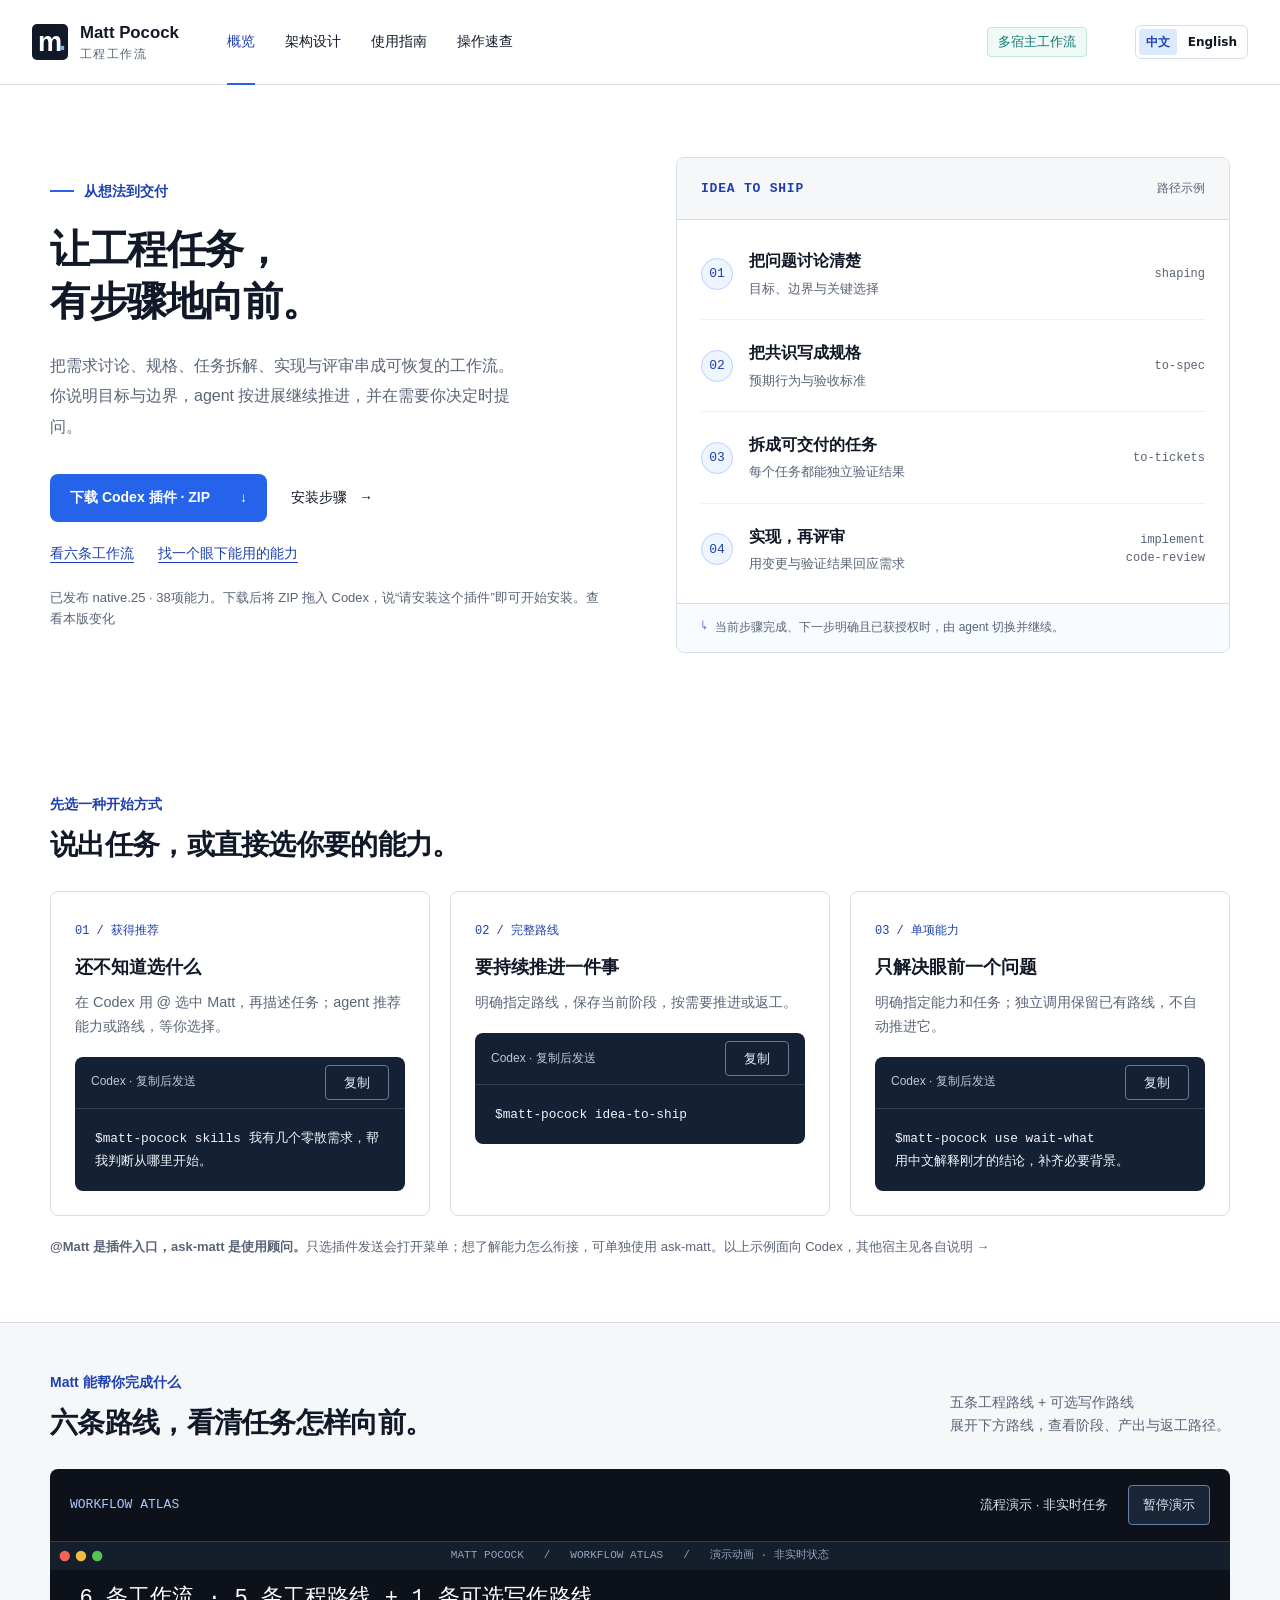
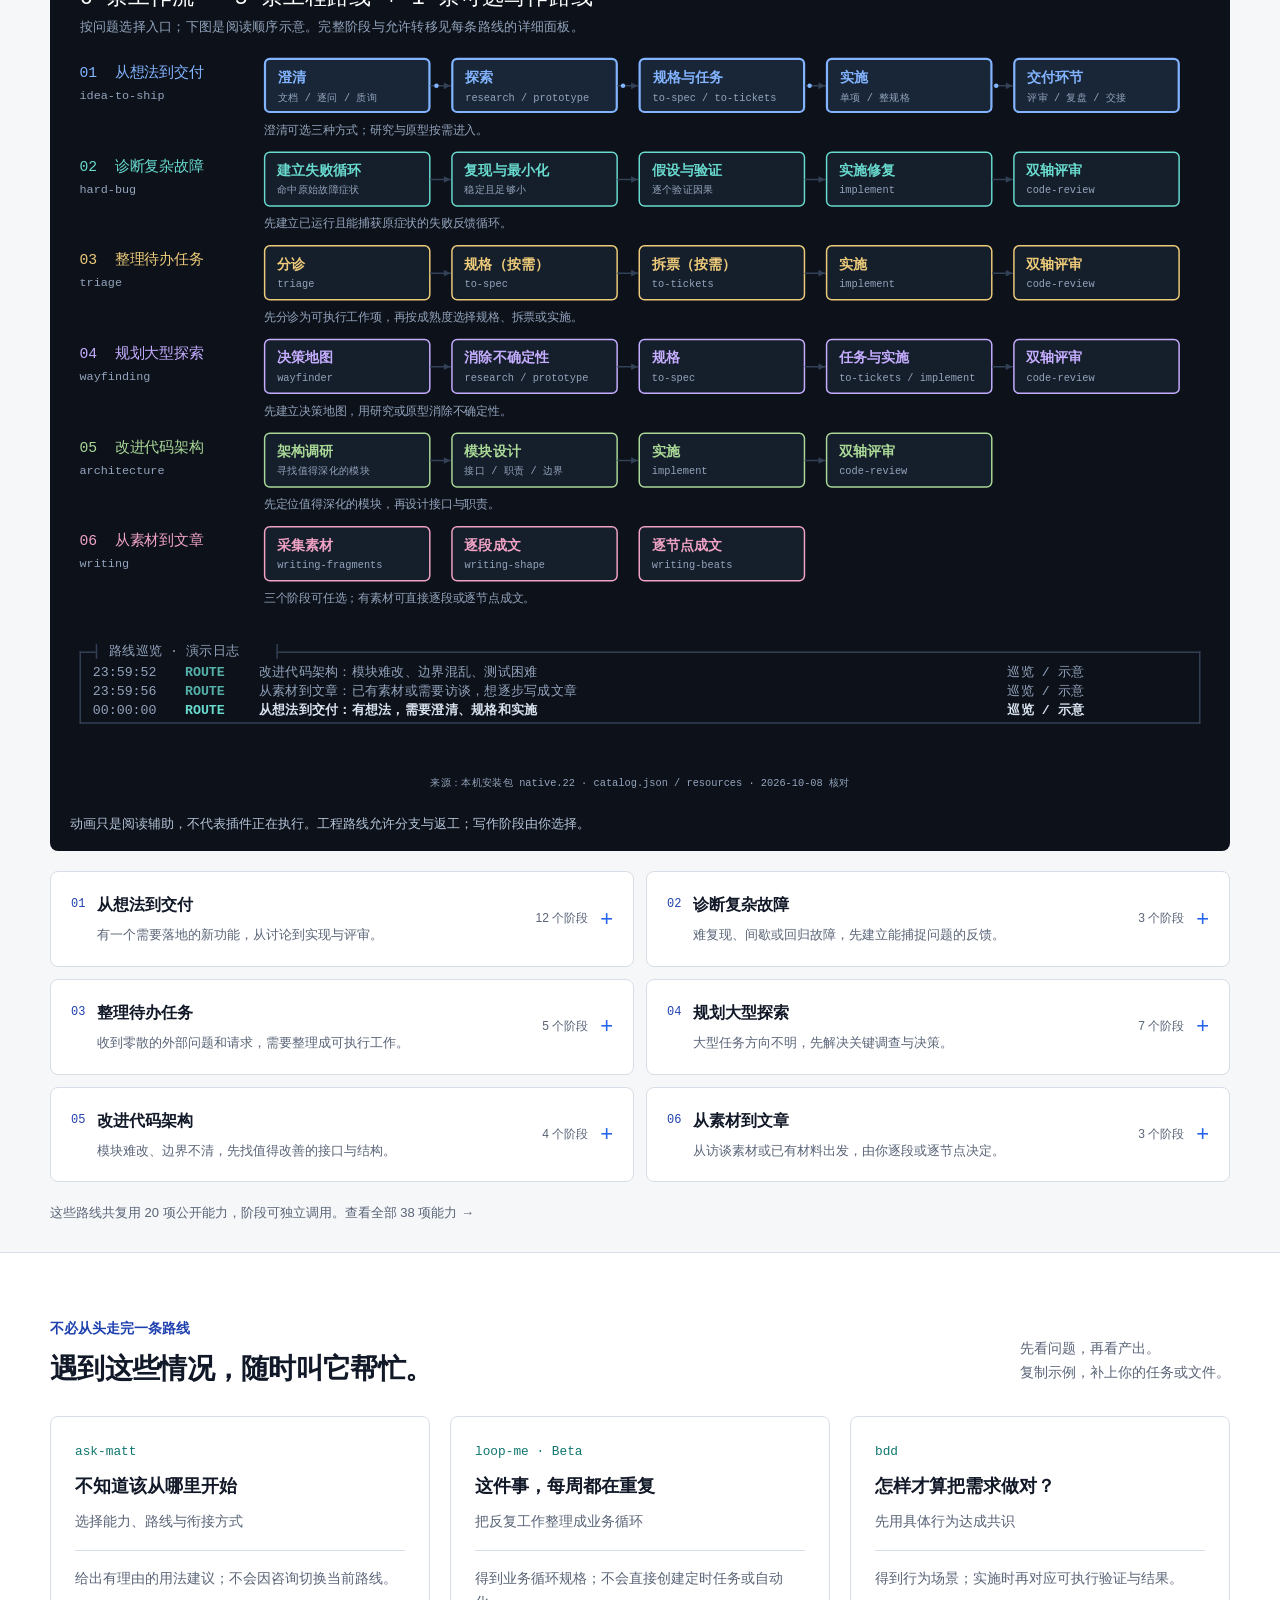
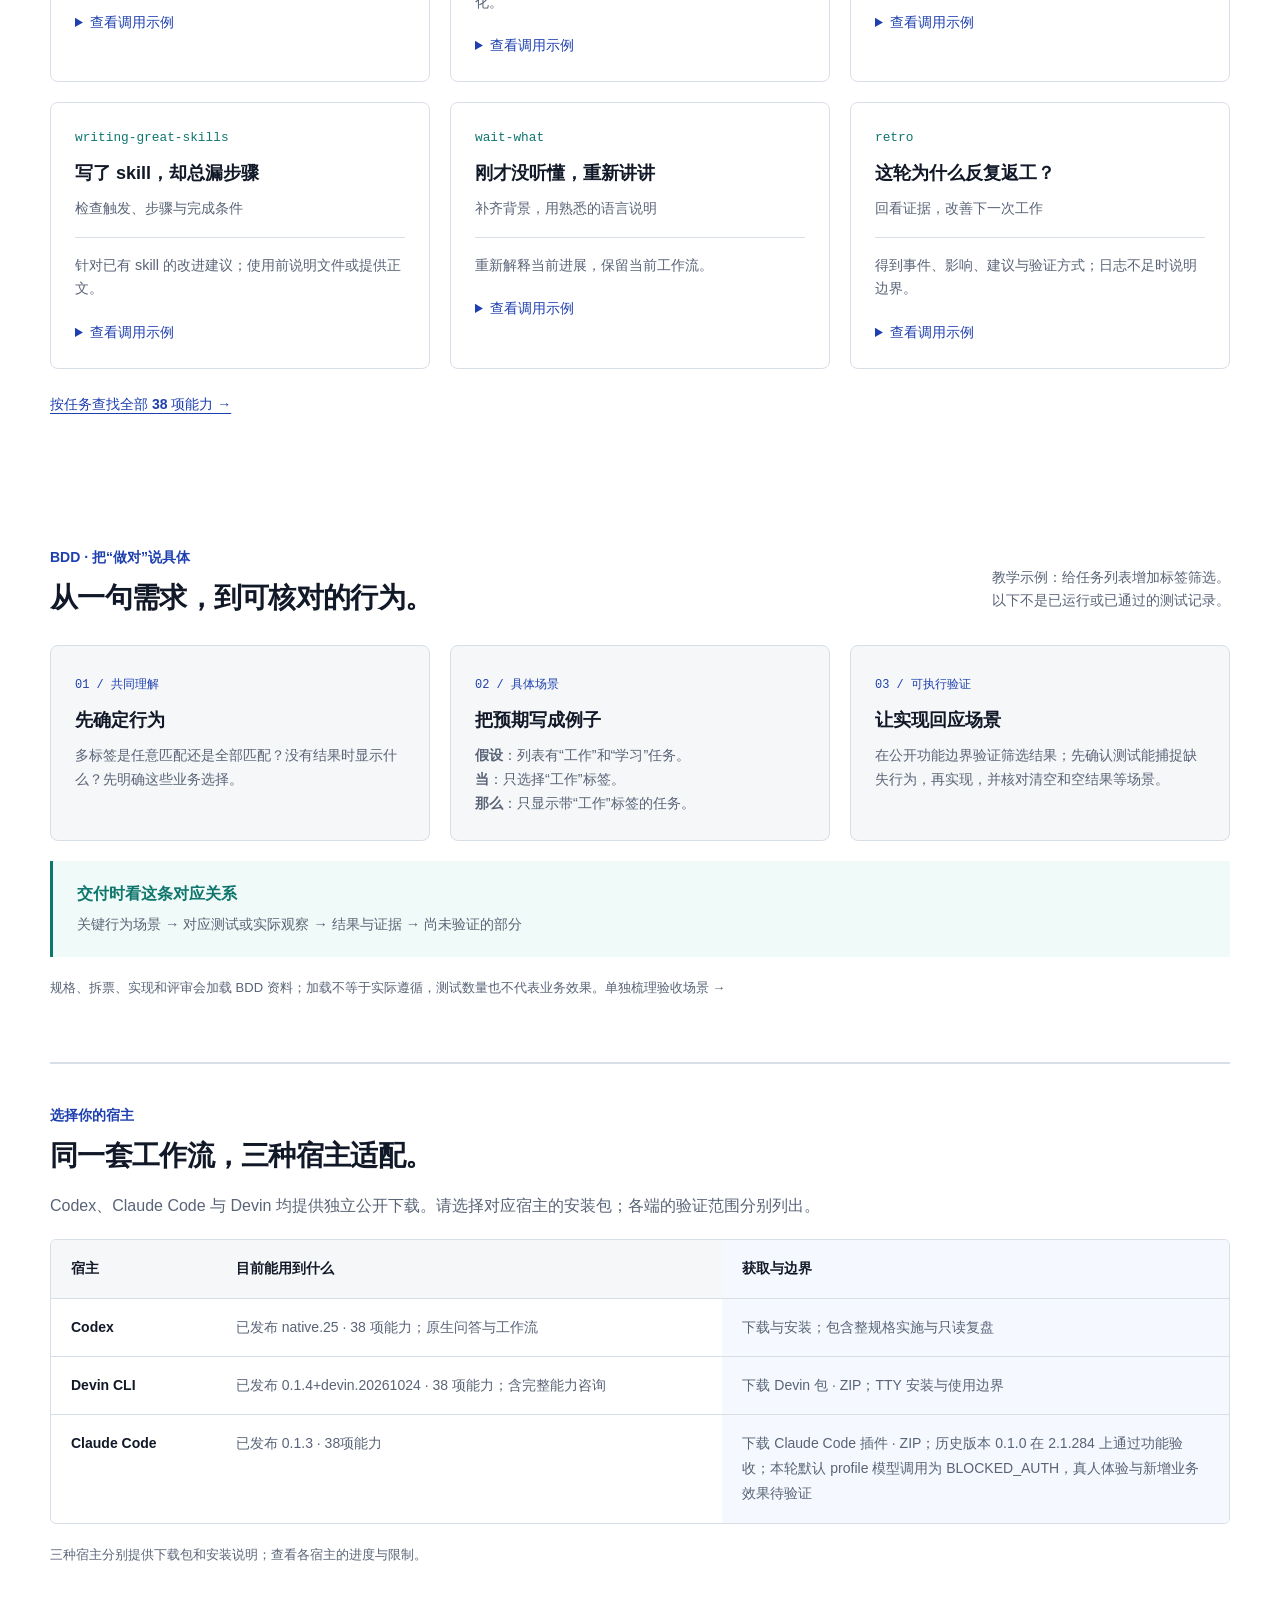
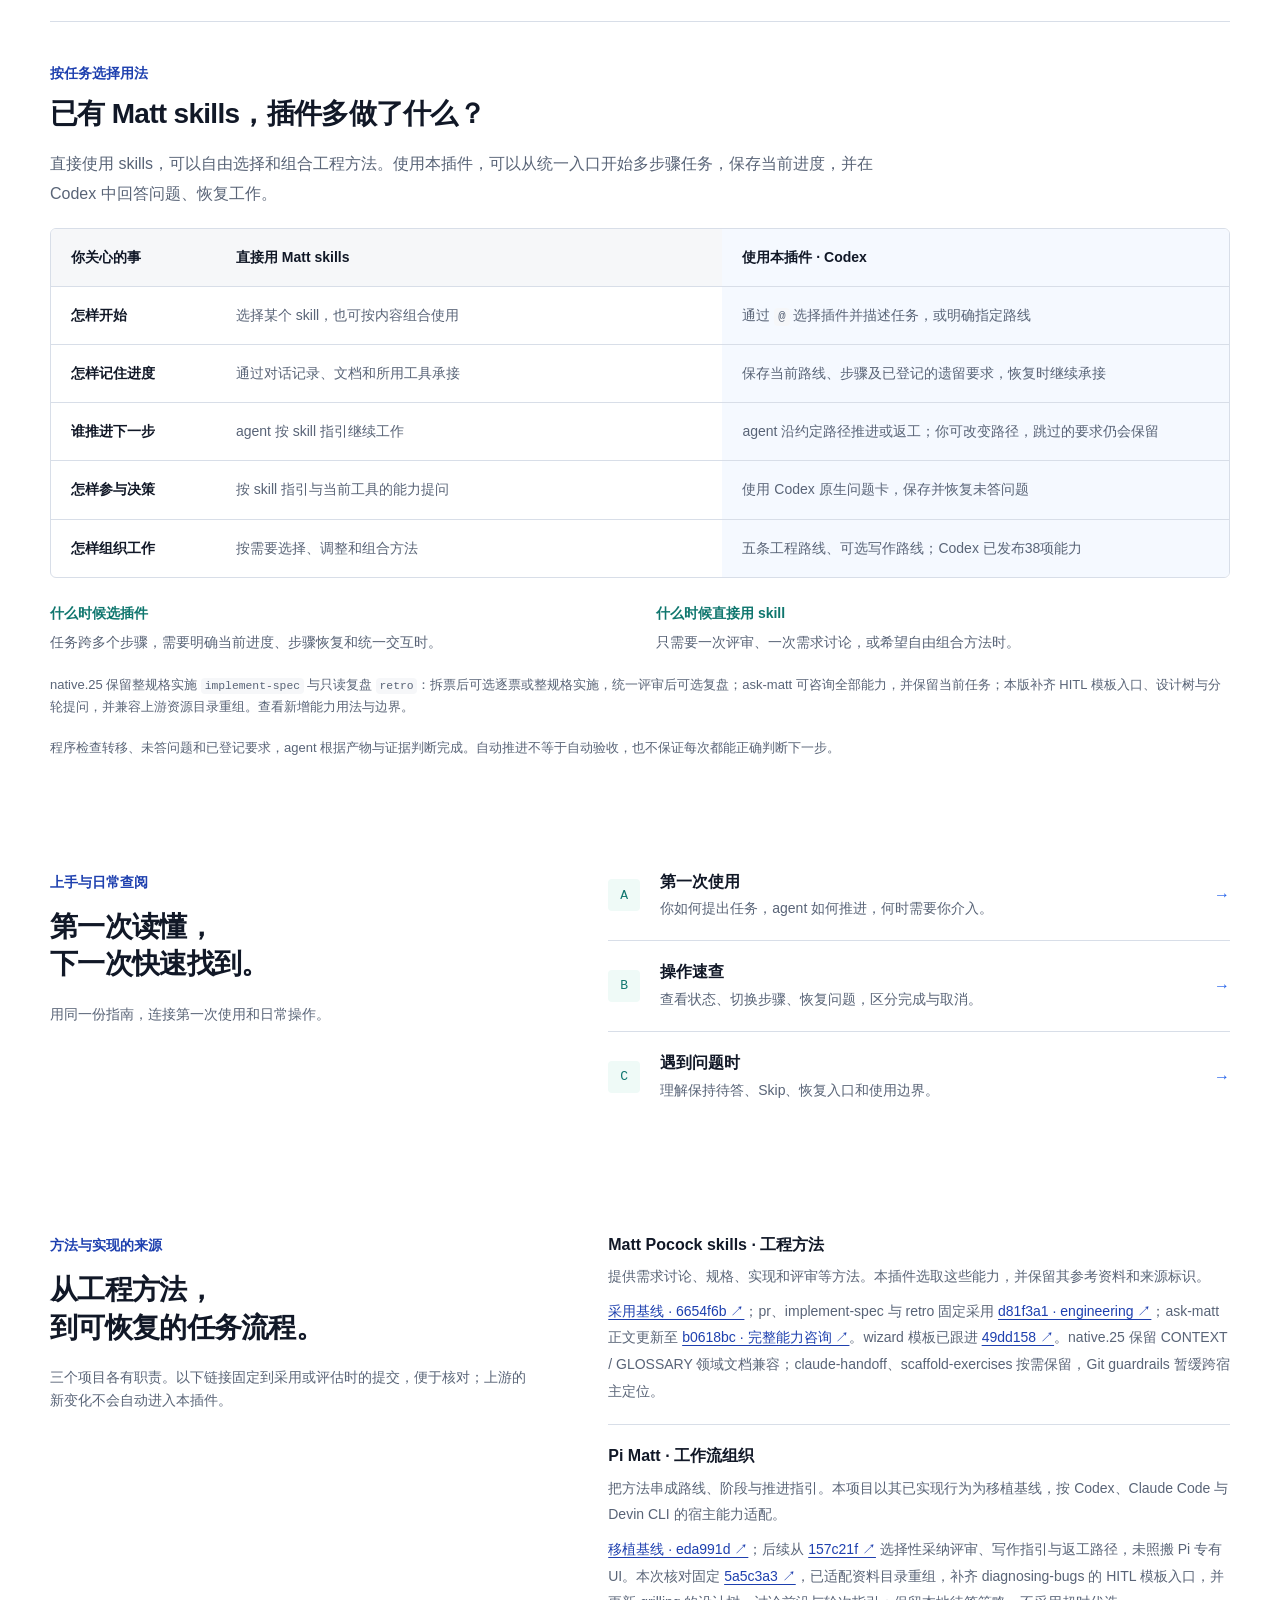
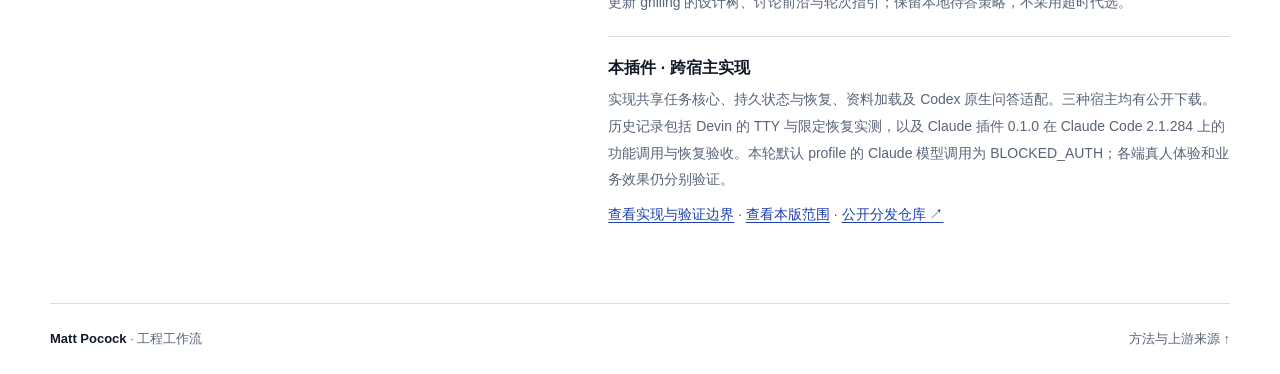
==== commit dd7ea85c: "Correct current Pi provenance and rebuild three host bundles" ====
--- a/index.html
+++ b/index.html
@@ -174,7 +174,7 @@
       <div><p class="eyebrow">方法与实现的来源</p><h2 id="sources-title">从工程方法，<br>到可恢复的任务流程。</h2><p>三个项目各有职责。以下链接固定到采用或评估时的提交，便于核对；上游的新变化不会自动进入本插件。</p></div>
       <div class="source-list">
         <article><h3>Matt Pocock skills · 工程方法</h3><p>提供需求讨论、规格、实现和评审等方法。本插件选取这些能力，并保留其参考资料和来源标识。</p><p class="source-note"><a href="https://github.com/mattpocock/skills/tree/6654f6b60cd9d5be8b54c6fafe44346dabeb3b76">采用基线 · 6654f6b ↗</a>；pr、implement-spec 与 retro 固定采用 <a href="https://github.com/mattpocock/skills/tree/d81f3a183412e71a5b1e84ca21bc1a35eea03a60/skills/engineering">d81f3a1 · engineering ↗</a>；ask-matt 正文更新至 <a href="https://github.com/mattpocock/skills/blob/b0618bc436ad893b3c5e84e55fba86586d34a404/skills/engineering/ask-matt/SKILL.md">b0618bc · 完整能力咨询 ↗</a>。wizard 模板已跟进 <a href="https://github.com/mattpocock/skills/tree/49dd158d1076134a641b33efb035946536778336">49dd158 ↗</a>。native.25 保留 CONTEXT / GLOSSARY 领域文档兼容；claude-handoff、scaffold-exercises 按需保留，Git guardrails 暂缓跨宿主定位。</p></article>
-        <article><h3>Pi Matt · 工作流组织</h3><p>把方法串成路线、阶段与推进指引。本项目以其已实现行为为移植基线，按 Codex、Claude Code 与 Devin CLI 的宿主能力适配。</p><p class="source-note"><a href="https://github.com/FradSer/pi-packages/tree/eda991d4d793158f3f59d996b8ba049e9fb64d02/packages/matt-pocock">移植基线 · eda991d ↗</a>；后续从 <a href="https://github.com/FradSer/pi-packages/tree/157c21f75481f575f3c3575dc18e6f8ee271c756/packages/matt-pocock">157c21f ↗</a> 选择性采纳评审、写作指引与返工路径，未照搬 Pi 专有 UI。本次核对固定 <a href="https://github.com/FradSer/pi-packages/tree/1c7518593e790295304e89540ebb4320374af5d7/packages/matt-pocock">1c751859 ↗</a>，相对上次核对，Matt 包176个条目完全一致；包外依赖评估未要求本地生产改动；既有能力包括 resolving-merge-conflicts 继续保留。</p></article>
+        <article><h3>Pi Matt · 工作流组织</h3><p>把方法串成路线、阶段与推进指引。本项目以其已实现行为为移植基线，按 Codex、Claude Code 与 Devin CLI 的宿主能力适配。</p><p class="source-note"><a href="https://github.com/FradSer/pi-packages/tree/eda991d4d793158f3f59d996b8ba049e9fb64d02/packages/matt-pocock">移植基线 · eda991d ↗</a>；后续从 <a href="https://github.com/FradSer/pi-packages/tree/157c21f75481f575f3c3575dc18e6f8ee271c756/packages/matt-pocock">157c21f ↗</a> 选择性采纳评审、写作指引与返工路径，未照搬 Pi 专有 UI。本次核对固定 <a href="https://github.com/FradSer/pi-packages/tree/5a5c3a3fd38c0760553070b09c94ef2c7b5ffa44/packages/matt-pocock">5a5c3a3 ↗</a>，已适配资料目录重组，补齐 diagnosing-bugs 的 HITL 模板入口，并更新 grilling 的设计树、讨论前沿与轮次指引；保留本地待答策略，不采用超时代选。</p></article>
         <article><h3>本插件 · 跨宿主实现</h3><p>实现共享任务核心、持久状态与恢复、资料加载及 Codex 原生问答适配。三种宿主均有公开下载。历史记录包括 Devin 的 TTY 与限定恢复实测，以及 Claude 插件 0.1.0 在 Claude Code 2.1.284 上的功能调用与恢复验收。本轮默认 profile 的 Claude 模型调用为 BLOCKED_AUTH；各端真人体验和业务效果仍分别验证。</p><p class="source-note"><a href="architecture.html">查看实现与验证边界</a> · <a href="guide.html#updates">查看本版范围</a> · <a href="https://github.com/ww880412/matt-pocock-guide">公开分发仓库 ↗</a></p></article>
       </div>
     </section>
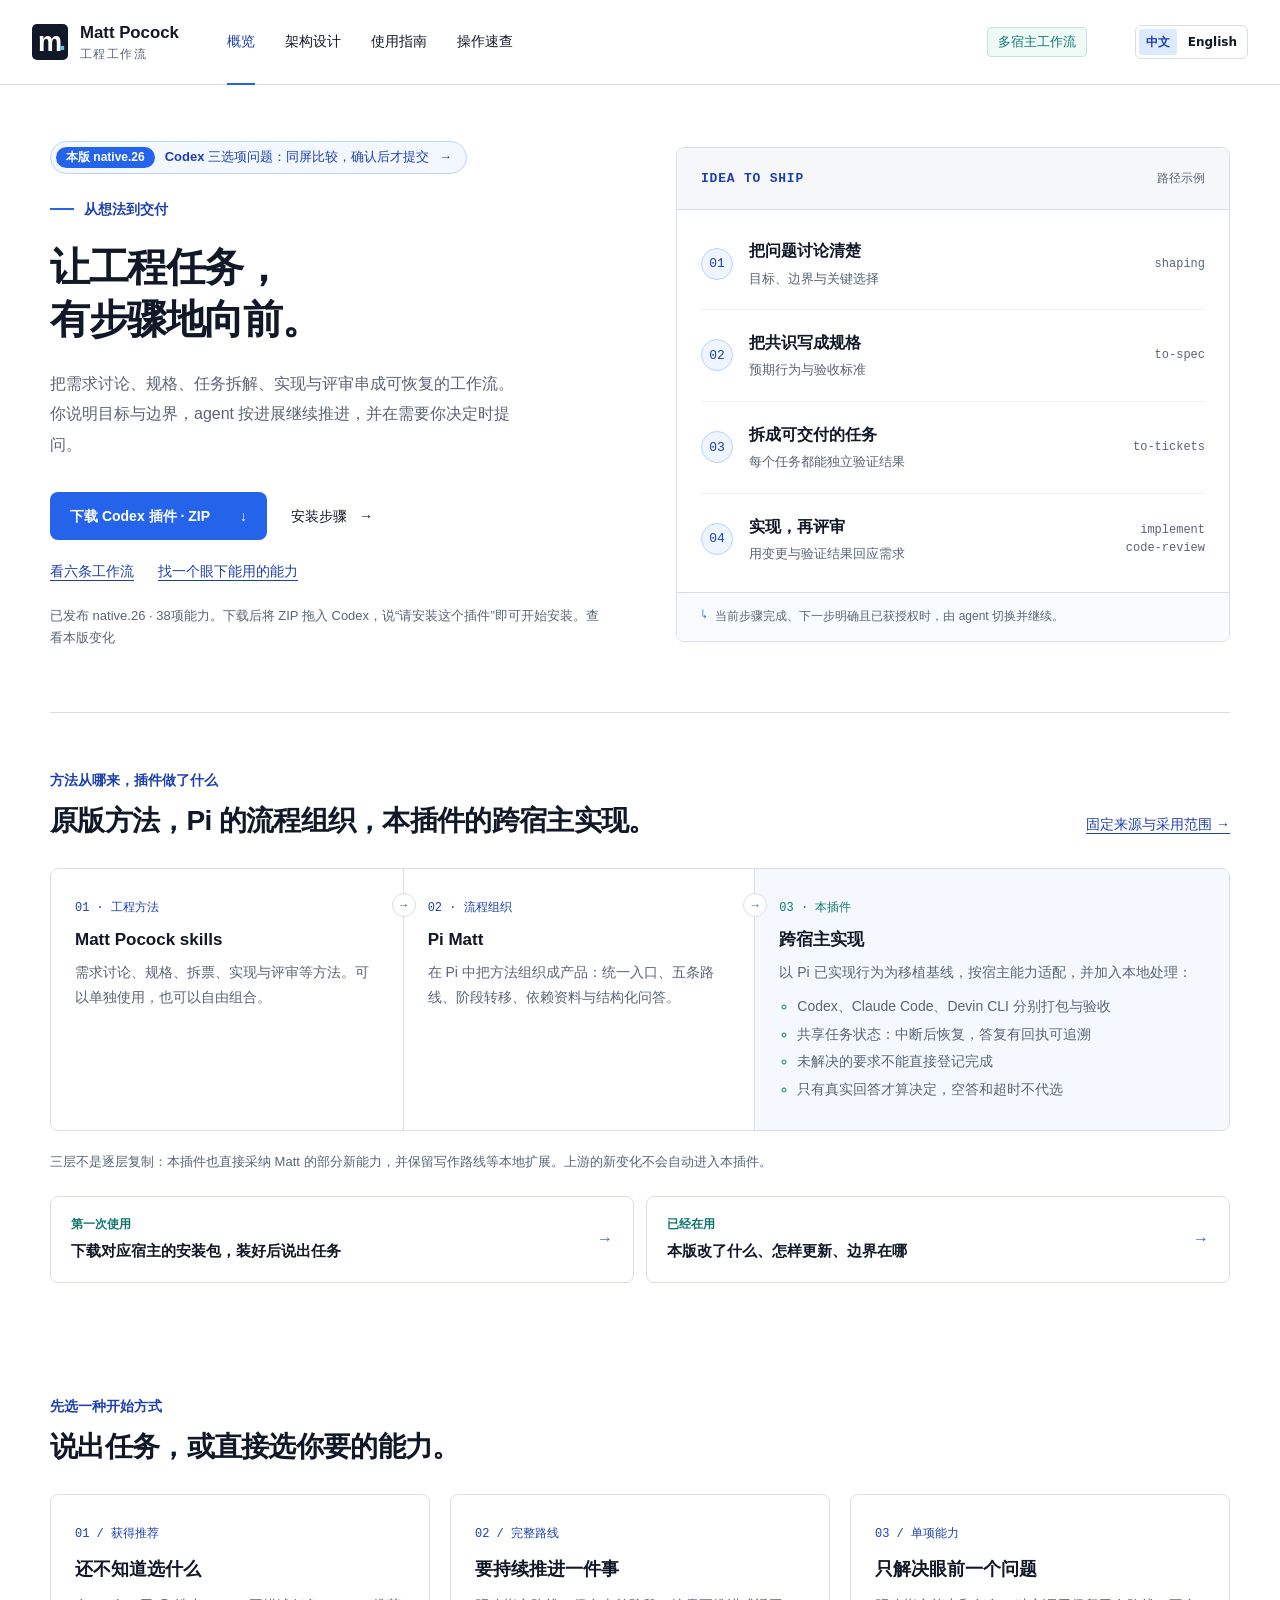
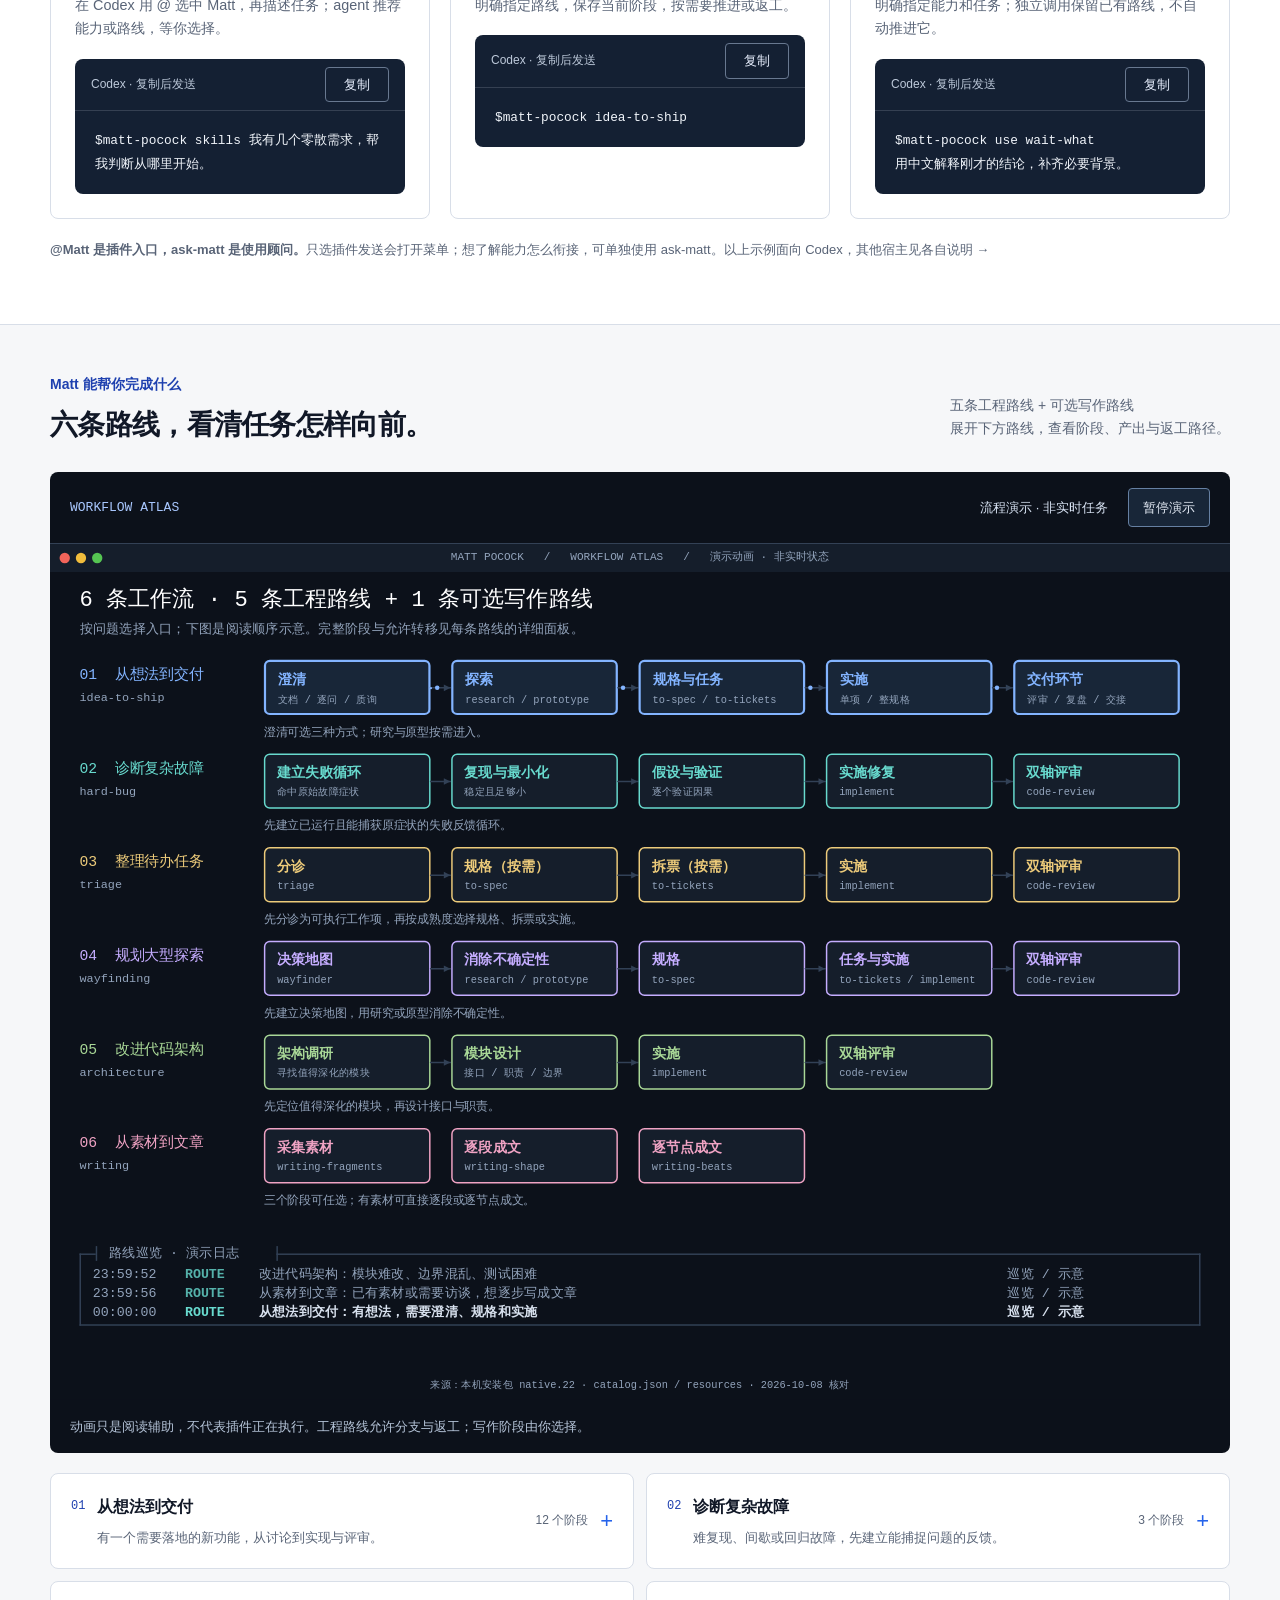
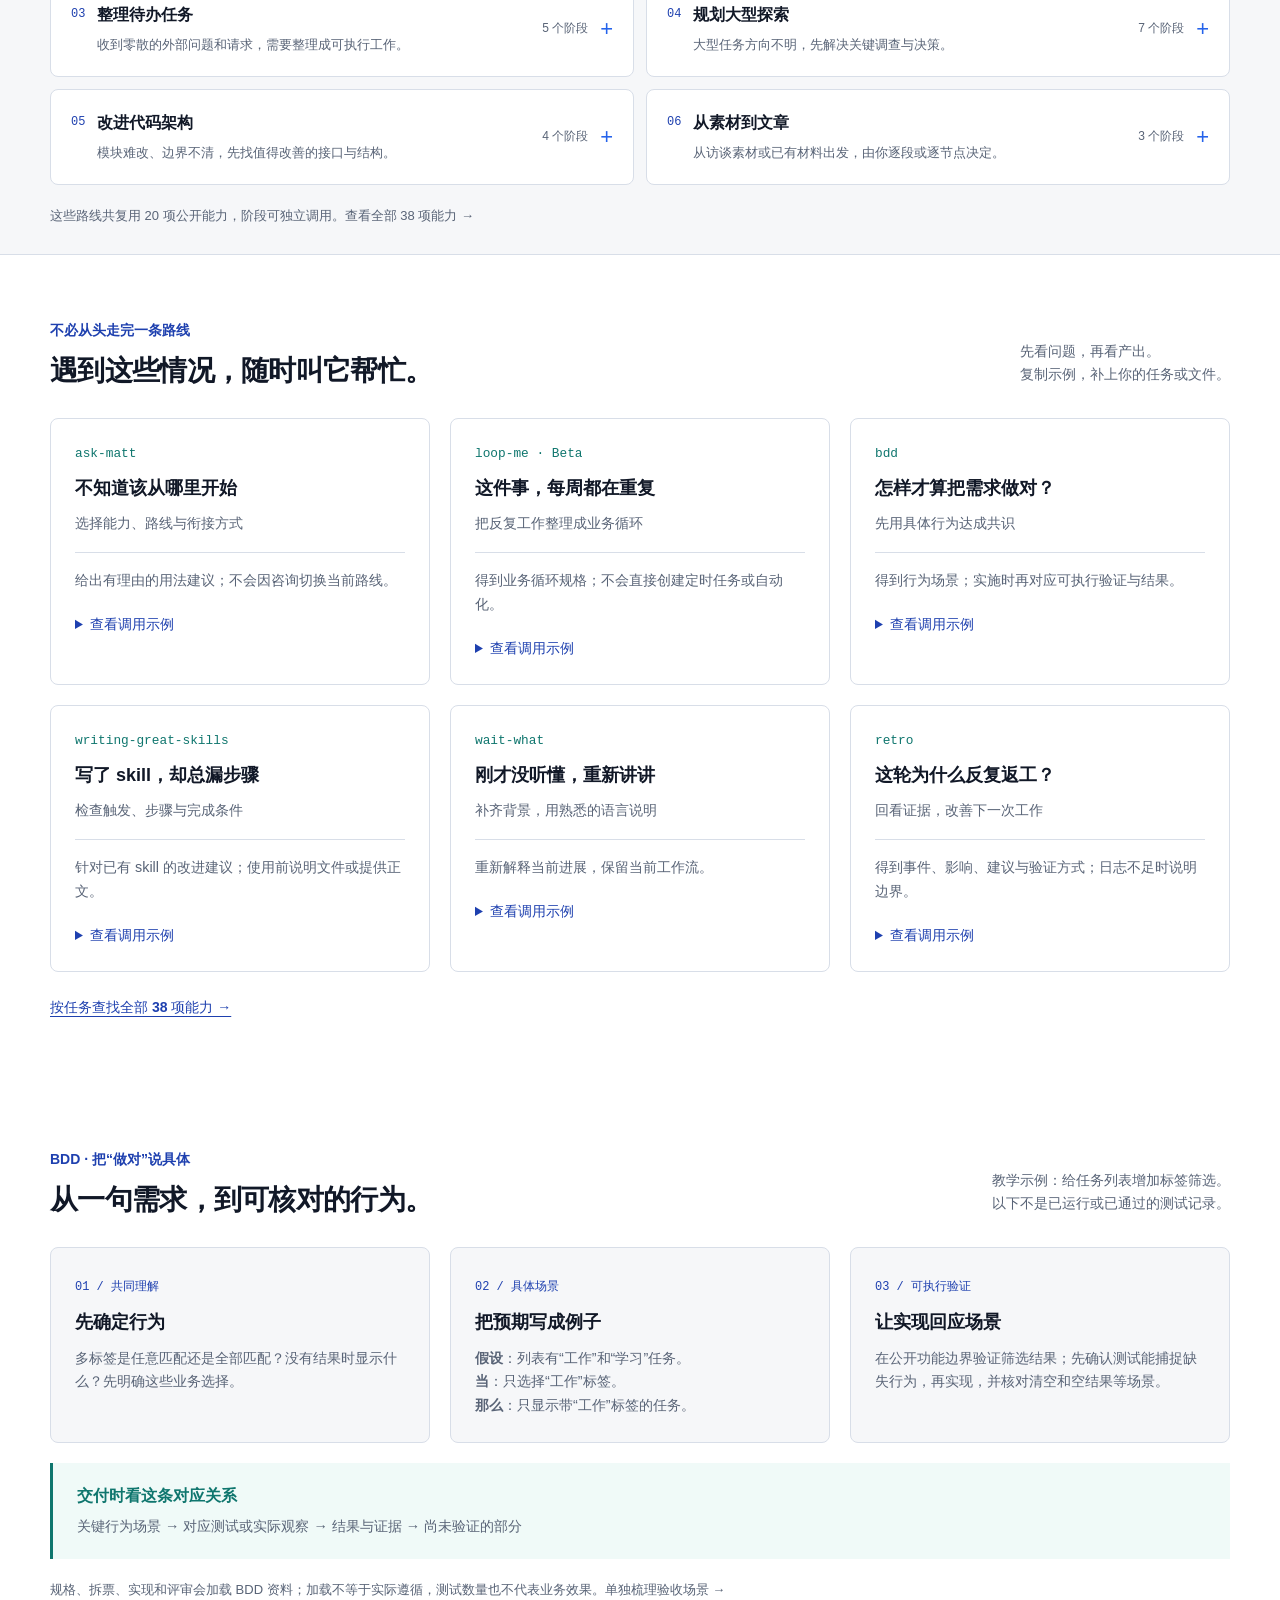
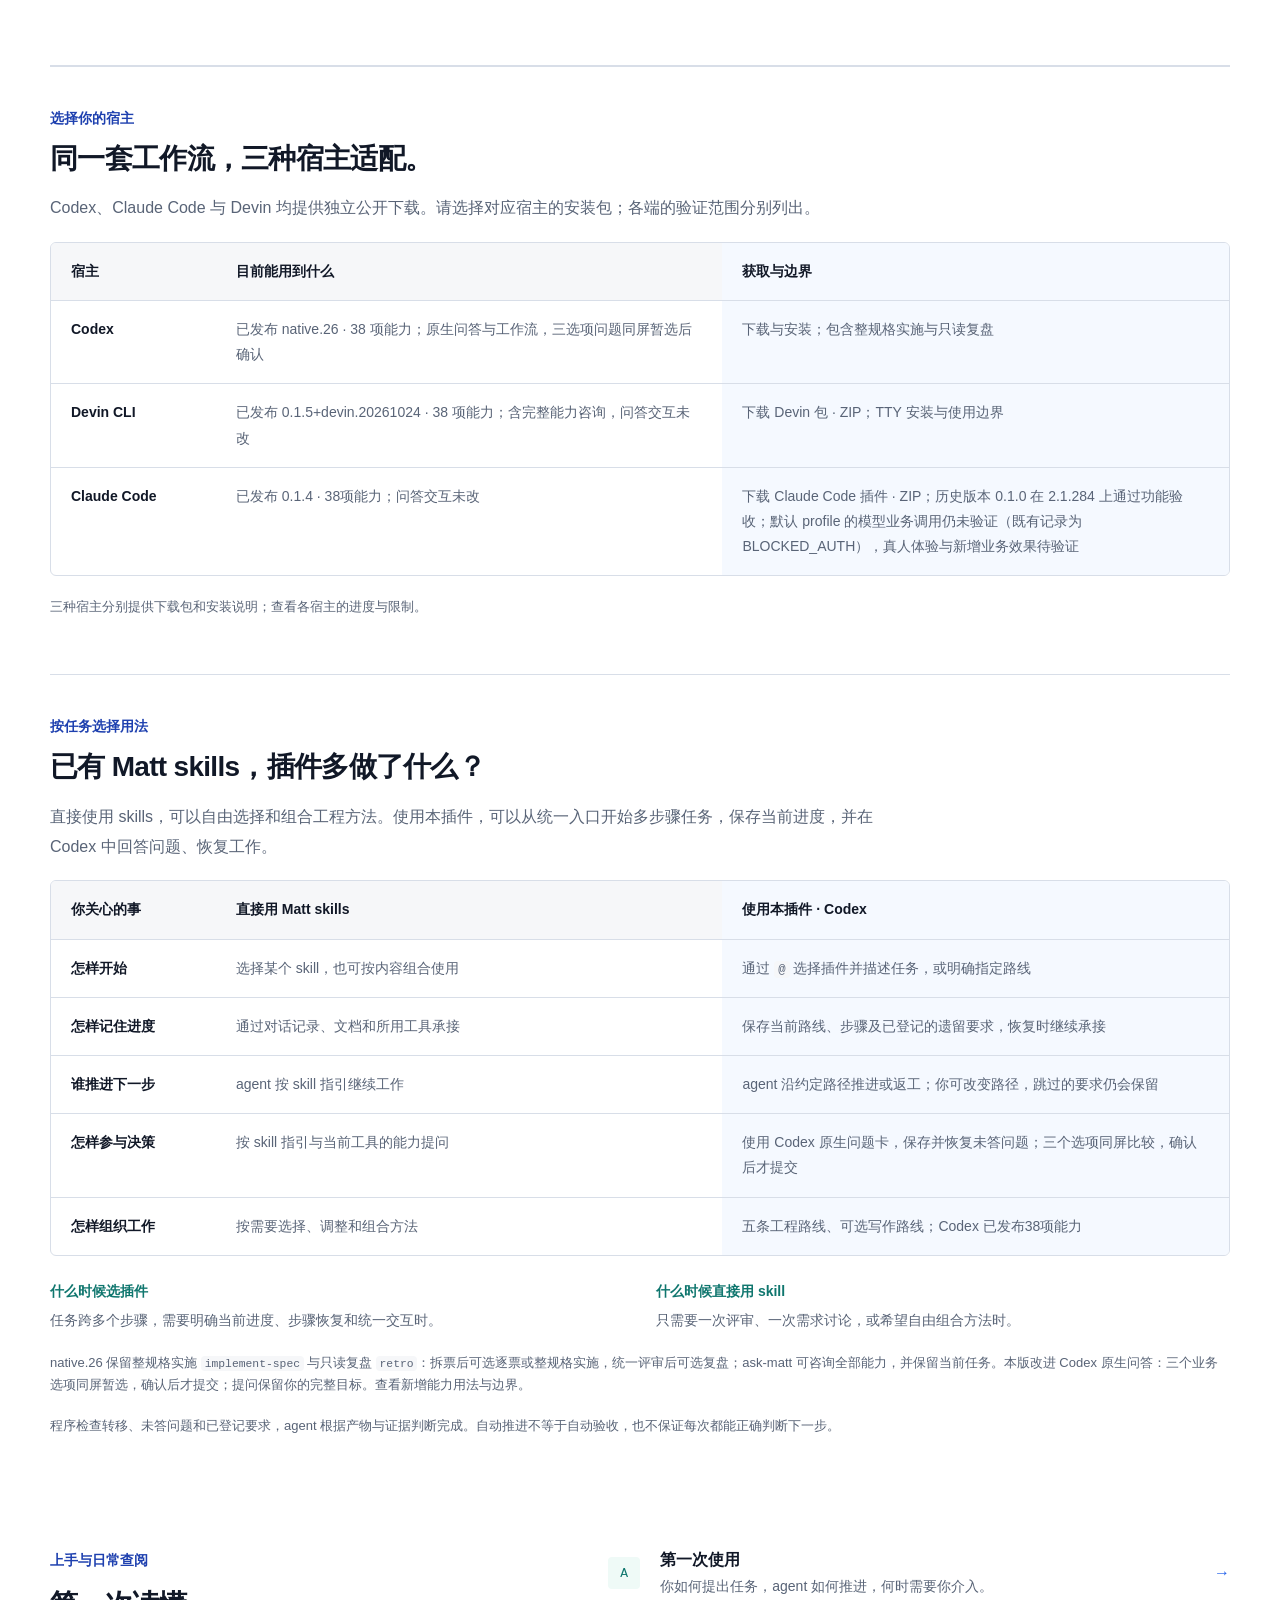
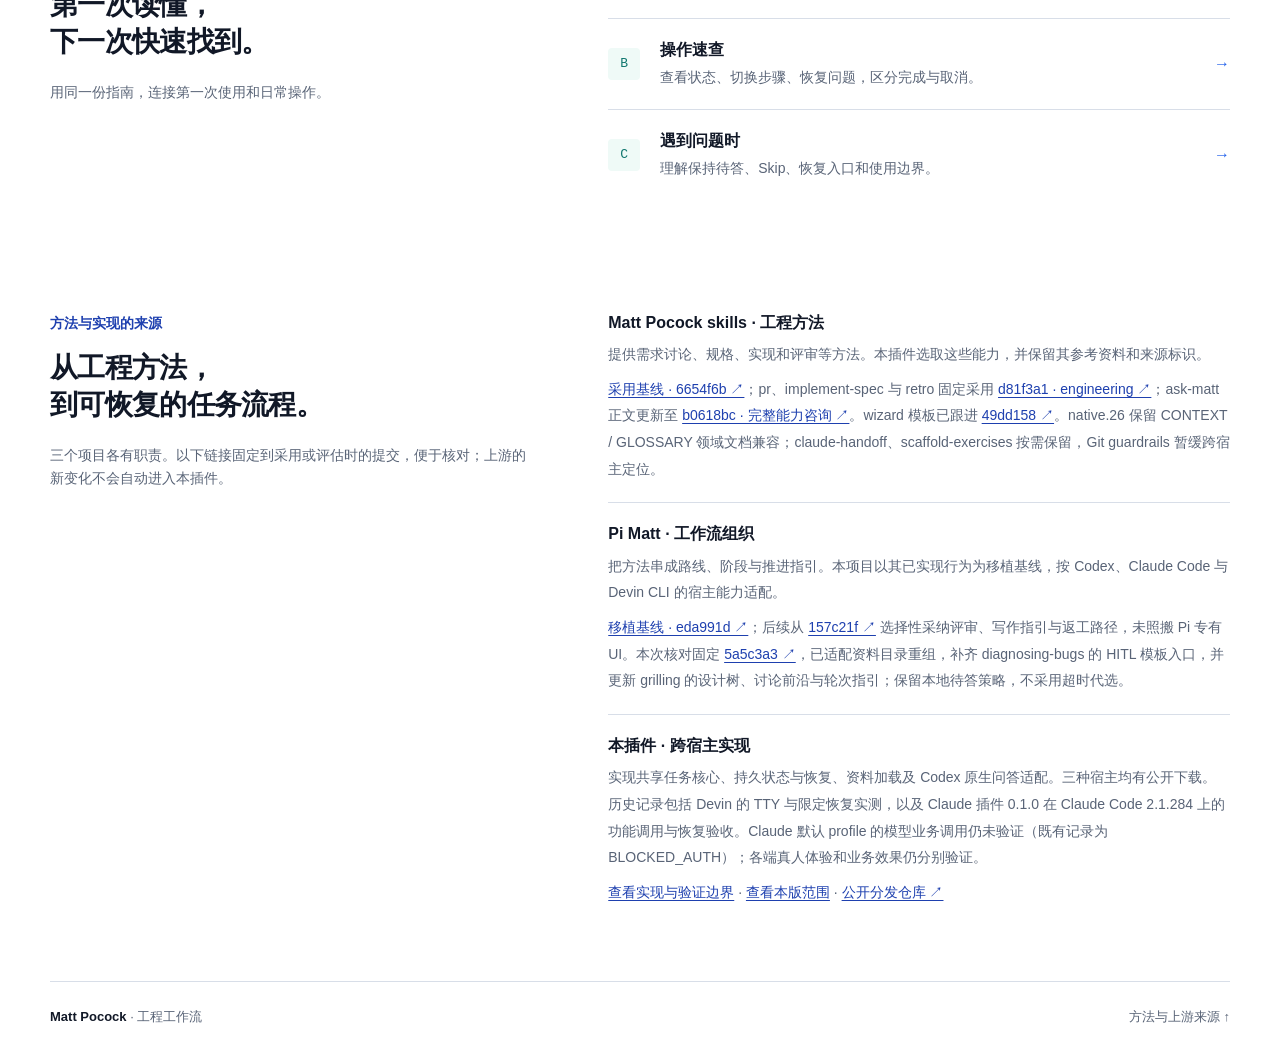
==== commit a328ca9d: "Release native.26 with clear confirmation guidance and updated downloads" ====
--- a/index.html
+++ b/index.html
@@ -17,12 +17,13 @@
   </div></header>
   <main id="main">
     <section class="hero wrap" aria-labelledby="hero-title">
-      <div class="hero-copy"><p class="eyebrow"><span class="small-rule"></span>从想法到交付</p>
+      <div class="hero-copy"><a class="release-flag" href="guide.html#updates"><span class="release-flag-tag">本版 native.26</span><span>Codex 三选项问题：同屏比较，确认后才提交</span><span aria-hidden="true">→</span></a>
+        <p class="eyebrow"><span class="small-rule"></span>从想法到交付</p>
         <h1 id="hero-title">让工程任务，<br>有步骤地向前。</h1>
         <p class="lead">把需求讨论、规格、任务拆解、实现与评审串成可恢复的工作流。你说明目标与边界，agent 按进展继续推进，并在需要你决定时提问。</p>
         <div class="actions"><a class="button primary" href="https://ww880412.github.io/matt-pocock-guide/downloads/matt-pocock-codex.zip" download="matt-pocock-codex.zip">下载 Codex 插件 · ZIP <span aria-hidden="true">↓</span></a><a class="text-link" href="guide.html#before">安装步骤 <span aria-hidden="true">→</span></a></div>
         <p class="hero-usage-links"><a href="#workflows">看六条工作流</a><a href="#everyday">找一个眼下能用的能力</a></p>
-        <p class="hero-note">已发布 native.25 · 38项能力。下载后将 ZIP 拖入 Codex，说“请安装这个插件”即可开始安装。<a href="guide.html#updates">查看本版变化</a></p>
+        <p class="hero-note">已发布 native.26 · 38项能力。下载后将 ZIP 拖入 Codex，说“请安装这个插件”即可开始安装。<a href="guide.html#updates">查看本版变化</a></p>
       </div>
       <div class="journey" aria-label="Idea to Ship 工作流示例">
         <div class="journey-heading"><span class="mono">IDEA TO SHIP</span><span class="example-tag">路径示例</span></div>
@@ -33,6 +34,20 @@
           <li><span class="step-number">04</span><div><strong>实现，再评审</strong><span>用变更与验证结果回应需求</span></div><span class="phase">implement<br>code-review</span></li>
         </ol>
         <p class="journey-footer"><span aria-hidden="true">↳</span> 当前步骤完成、下一步明确且已获授权时，由 agent 切换并继续。</p>
+      </div>
+    </section>
+    <section class="layers wrap" id="layers" aria-labelledby="layers-title">
+      <div class="section-heading"><div><p class="eyebrow">方法从哪来，插件做了什么</p><h2 id="layers-title">原版方法，Pi 的流程组织，本插件的跨宿主实现。</h2></div><p><a href="#sources">固定来源与采用范围 →</a></p></div>
+      <ol class="layer-list">
+        <li><span class="layer-index">01 · 工程方法</span><h3>Matt Pocock skills</h3><p>需求讨论、规格、拆票、实现与评审等方法。可以单独使用，也可以自由组合。</p></li>
+        <li><span class="layer-index">02 · 流程组织</span><h3>Pi Matt</h3><p>在 Pi 中把方法组织成产品：统一入口、五条路线、阶段转移、依赖资料与结构化问答。</p></li>
+        <li class="layer-own"><span class="layer-index">03 · 本插件</span><h3>跨宿主实现</h3><p>以 Pi 已实现行为为移植基线，按宿主能力适配，并加入本地处理：</p>
+          <ul><li>Codex、Claude Code、Devin CLI 分别打包与验收</li><li>共享任务状态：中断后恢复，答复有回执可追溯</li><li>未解决的要求不能直接登记完成</li><li>只有真实回答才算决定，空答和超时不代选</li></ul></li>
+      </ol>
+      <p class="section-note">三层不是逐层复制：本插件也直接采纳 Matt 的部分新能力，并保留写作路线等本地扩展。上游的新变化不会自动进入本插件。</p>
+      <div class="start-paths">
+        <a href="guide.html#before"><span class="start-label">第一次使用</span><strong>下载对应宿主的安装包，装好后说出任务</strong><span aria-hidden="true">→</span></a>
+        <a href="guide.html#updates"><span class="start-label">已经在用</span><strong>本版改了什么、怎样更新、边界在哪</strong><span aria-hidden="true">→</span></a>
       </div>
     </section>
 <!-- USAGE:START -->
@@ -140,9 +155,9 @@
         <caption class="sr-only">截至 2026-10-24 的宿主适配、验证与分发状态</caption>
         <thead><tr><th scope="col">宿主</th><th scope="col">目前能用到什么</th><th scope="col">获取与边界</th></tr></thead>
         <tbody>
-          <tr><th scope="row">Codex</th><td>已发布 native.25 · 38 项能力；原生问答与工作流</td><td><a href="guide.html#before">下载与安装</a>；包含整规格实施与只读复盘</td></tr>
-          <tr><th scope="row">Devin CLI</th><td>已发布 0.1.4+devin.20261024 · 38 项能力；含完整能力咨询</td><td><a href="https://ww880412.github.io/matt-pocock-guide/downloads/matt-pocock-devin.zip" download="matt-pocock-devin.zip">下载 Devin 包 · ZIP</a>；<a href="guide.html#devin">TTY 安装与使用边界</a></td></tr>
-          <tr><th scope="row">Claude Code</th><td>已发布 0.1.3 · 38项能力</td><td><a href="https://ww880412.github.io/matt-pocock-guide/downloads/matt-pocock-claude.zip" download="matt-pocock-claude.zip">下载 Claude Code 插件 · ZIP</a>；历史版本 0.1.0 在 2.1.284 上通过功能验收；本轮默认 profile 模型调用为 BLOCKED_AUTH，真人体验与新增业务效果待验证</td></tr>
+          <tr><th scope="row">Codex</th><td>已发布 native.26 · 38 项能力；原生问答与工作流，三选项问题同屏暂选后确认</td><td><a href="guide.html#before">下载与安装</a>；包含整规格实施与只读复盘</td></tr>
+          <tr><th scope="row">Devin CLI</th><td>已发布 0.1.5+devin.20261024 · 38 项能力；含完整能力咨询，问答交互未改</td><td><a href="https://ww880412.github.io/matt-pocock-guide/downloads/matt-pocock-devin.zip" download="matt-pocock-devin.zip">下载 Devin 包 · ZIP</a>；<a href="guide.html#devin">TTY 安装与使用边界</a></td></tr>
+          <tr><th scope="row">Claude Code</th><td>已发布 0.1.4 · 38项能力；问答交互未改</td><td><a href="https://ww880412.github.io/matt-pocock-guide/downloads/matt-pocock-claude.zip" download="matt-pocock-claude.zip">下载 Claude Code 插件 · ZIP</a>；历史版本 0.1.0 在 2.1.284 上通过功能验收；默认 profile 的模型业务调用仍未验证（既有记录为 BLOCKED_AUTH），真人体验与新增业务效果待验证</td></tr>
         </tbody>
       </table></div>
       <p class="section-note">三种宿主分别提供下载包和安装说明；<a href="guide.html#hosts">查看各宿主的进度与限制</a>。</p>
@@ -158,12 +173,12 @@
           <tr><th scope="row">怎样开始</th><td>选择某个 skill，也可按内容组合使用</td><td>通过 <code>@</code> 选择插件并描述任务，或明确指定路线</td></tr>
           <tr><th scope="row">怎样记住进度</th><td>通过对话记录、文档和所用工具承接</td><td>保存当前路线、步骤及已登记的遗留要求，恢复时继续承接</td></tr>
           <tr><th scope="row">谁推进下一步</th><td>agent 按 skill 指引继续工作</td><td>agent 沿约定路径推进或返工；你可改变路径，跳过的要求仍会保留</td></tr>
-          <tr><th scope="row">怎样参与决策</th><td>按 skill 指引与当前工具的能力提问</td><td>使用 Codex 原生问题卡，保存并恢复未答问题</td></tr>
+          <tr><th scope="row">怎样参与决策</th><td>按 skill 指引与当前工具的能力提问</td><td>使用 Codex 原生问题卡，保存并恢复未答问题；三个选项同屏比较，确认后才提交</td></tr>
           <tr><th scope="row">怎样组织工作</th><td>按需要选择、调整和组合方法</td><td>五条工程路线、可选写作路线；Codex 已发布38项能力</td></tr>
         </tbody>
       </table></div>
       <div class="comparison-takeaways"><p><strong>什么时候选插件</strong>任务跨多个步骤，需要明确当前进度、步骤恢复和统一交互时。</p><p><strong>什么时候直接用 skill</strong>只需要一次评审、一次需求讨论，或希望自由组合方法时。</p></div>
-      <p class="section-note">native.25 保留整规格实施 <code>implement-spec</code> 与只读复盘 <code>retro</code>：拆票后可选逐票或整规格实施，统一评审后可选复盘；ask-matt 可咨询全部能力，并保留当前任务；本版补齐 HITL 模板入口、设计树与分轮提问，并兼容上游资源目录重组。<a href="guide.html#upstream-candidate">查看新增能力用法与边界</a>。</p>
+      <p class="section-note">native.26 保留整规格实施 <code>implement-spec</code> 与只读复盘 <code>retro</code>：拆票后可选逐票或整规格实施，统一评审后可选复盘；ask-matt 可咨询全部能力，并保留当前任务。本版改进 Codex 原生问答：三个业务选项同屏暂选，确认后才提交；提问保留你的完整目标。<a href="guide.html#upstream-candidate">查看新增能力用法与边界</a>。</p>
       <p class="section-note">程序检查转移、未答问题和已登记要求，agent 根据产物与证据判断完成。自动推进不等于自动验收，也不保证每次都能正确判断下一步。</p>
     </section>
     <section class="reading wrap" aria-labelledby="reading-title">
@@ -173,9 +188,9 @@
     <section class="reading wrap" id="sources" aria-labelledby="sources-title">
       <div><p class="eyebrow">方法与实现的来源</p><h2 id="sources-title">从工程方法，<br>到可恢复的任务流程。</h2><p>三个项目各有职责。以下链接固定到采用或评估时的提交，便于核对；上游的新变化不会自动进入本插件。</p></div>
       <div class="source-list">
-        <article><h3>Matt Pocock skills · 工程方法</h3><p>提供需求讨论、规格、实现和评审等方法。本插件选取这些能力，并保留其参考资料和来源标识。</p><p class="source-note"><a href="https://github.com/mattpocock/skills/tree/6654f6b60cd9d5be8b54c6fafe44346dabeb3b76">采用基线 · 6654f6b ↗</a>；pr、implement-spec 与 retro 固定采用 <a href="https://github.com/mattpocock/skills/tree/d81f3a183412e71a5b1e84ca21bc1a35eea03a60/skills/engineering">d81f3a1 · engineering ↗</a>；ask-matt 正文更新至 <a href="https://github.com/mattpocock/skills/blob/b0618bc436ad893b3c5e84e55fba86586d34a404/skills/engineering/ask-matt/SKILL.md">b0618bc · 完整能力咨询 ↗</a>。wizard 模板已跟进 <a href="https://github.com/mattpocock/skills/tree/49dd158d1076134a641b33efb035946536778336">49dd158 ↗</a>。native.25 保留 CONTEXT / GLOSSARY 领域文档兼容；claude-handoff、scaffold-exercises 按需保留，Git guardrails 暂缓跨宿主定位。</p></article>
+        <article><h3>Matt Pocock skills · 工程方法</h3><p>提供需求讨论、规格、实现和评审等方法。本插件选取这些能力，并保留其参考资料和来源标识。</p><p class="source-note"><a href="https://github.com/mattpocock/skills/tree/6654f6b60cd9d5be8b54c6fafe44346dabeb3b76">采用基线 · 6654f6b ↗</a>；pr、implement-spec 与 retro 固定采用 <a href="https://github.com/mattpocock/skills/tree/d81f3a183412e71a5b1e84ca21bc1a35eea03a60/skills/engineering">d81f3a1 · engineering ↗</a>；ask-matt 正文更新至 <a href="https://github.com/mattpocock/skills/blob/b0618bc436ad893b3c5e84e55fba86586d34a404/skills/engineering/ask-matt/SKILL.md">b0618bc · 完整能力咨询 ↗</a>。wizard 模板已跟进 <a href="https://github.com/mattpocock/skills/tree/49dd158d1076134a641b33efb035946536778336">49dd158 ↗</a>。native.26 保留 CONTEXT / GLOSSARY 领域文档兼容；claude-handoff、scaffold-exercises 按需保留，Git guardrails 暂缓跨宿主定位。</p></article>
         <article><h3>Pi Matt · 工作流组织</h3><p>把方法串成路线、阶段与推进指引。本项目以其已实现行为为移植基线，按 Codex、Claude Code 与 Devin CLI 的宿主能力适配。</p><p class="source-note"><a href="https://github.com/FradSer/pi-packages/tree/eda991d4d793158f3f59d996b8ba049e9fb64d02/packages/matt-pocock">移植基线 · eda991d ↗</a>；后续从 <a href="https://github.com/FradSer/pi-packages/tree/157c21f75481f575f3c3575dc18e6f8ee271c756/packages/matt-pocock">157c21f ↗</a> 选择性采纳评审、写作指引与返工路径，未照搬 Pi 专有 UI。本次核对固定 <a href="https://github.com/FradSer/pi-packages/tree/5a5c3a3fd38c0760553070b09c94ef2c7b5ffa44/packages/matt-pocock">5a5c3a3 ↗</a>，已适配资料目录重组，补齐 diagnosing-bugs 的 HITL 模板入口，并更新 grilling 的设计树、讨论前沿与轮次指引；保留本地待答策略，不采用超时代选。</p></article>
-        <article><h3>本插件 · 跨宿主实现</h3><p>实现共享任务核心、持久状态与恢复、资料加载及 Codex 原生问答适配。三种宿主均有公开下载。历史记录包括 Devin 的 TTY 与限定恢复实测，以及 Claude 插件 0.1.0 在 Claude Code 2.1.284 上的功能调用与恢复验收。本轮默认 profile 的 Claude 模型调用为 BLOCKED_AUTH；各端真人体验和业务效果仍分别验证。</p><p class="source-note"><a href="architecture.html">查看实现与验证边界</a> · <a href="guide.html#updates">查看本版范围</a> · <a href="https://github.com/ww880412/matt-pocock-guide">公开分发仓库 ↗</a></p></article>
+        <article><h3>本插件 · 跨宿主实现</h3><p>实现共享任务核心、持久状态与恢复、资料加载及 Codex 原生问答适配。三种宿主均有公开下载。历史记录包括 Devin 的 TTY 与限定恢复实测，以及 Claude 插件 0.1.0 在 Claude Code 2.1.284 上的功能调用与恢复验收。Claude 默认 profile 的模型业务调用仍未验证（既有记录为 BLOCKED_AUTH）；各端真人体验和业务效果仍分别验证。</p><p class="source-note"><a href="architecture.html">查看实现与验证边界</a> · <a href="guide.html#updates">查看本版范围</a> · <a href="https://github.com/ww880412/matt-pocock-guide">公开分发仓库 ↗</a></p></article>
       </div>
     </section>
   </main>
--- a/styles.css
+++ b/styles.css
@@ -297,7 +297,7 @@
   grid-template-columns:1fr 1fr;
   gap:72px;
   align-items:center;
-  padding-block:72px 76px;
+  padding-block:56px 64px;
 }
 
 .lead {
@@ -1691,3 +1691,73 @@
 .source-list h3 { font-size:1rem; margin-bottom:8px; }
 .source-list p { font-size:.875rem; line-height:1.9; }
 .source-list .source-note { margin-top:8px; }
+
+/* Release entry points: current change first, three-layer origin, two start paths. */
+.release-flag { display:inline-flex; align-items:center; gap:10px; max-width:100%; margin-bottom:24px; padding:5px 14px 5px 5px; border:1px solid #bcd3fb; border-radius:999px; background:#f3f7ff; color:var(--primary-strong); font-size:.8125rem; font-weight:550; line-height:1.4; }
+.release-flag:hover { border-color:var(--primary); background:#eaf2ff; }
+.release-flag>span:nth-child(2) { min-width:0; }
+.release-flag-tag { flex-shrink:0; padding:2px 10px; border-radius:999px; background:var(--primary); color:#fff; font-size:.75rem; font-weight:600; white-space:nowrap; }
+.layers { padding-block:56px 48px; border-top:1px solid var(--border); scroll-margin-top:110px; }
+.layers .section-heading>p a { color:var(--primary-strong); text-decoration:underline; text-underline-offset:4px; }
+.layer-list { list-style:none; margin:0; padding:0; display:grid; grid-template-columns:1fr 1fr 1.35fr; border:1px solid var(--border); border-radius:8px; background:#fff; }
+.layer-list>li { position:relative; min-width:0; padding:24px; }
+.layer-list>li+li { border-left:1px solid var(--border); }
+.layer-list>li+li::before { content:"→"; content:"→" / ""; position:absolute; top:24px; left:-12px; display:grid; place-items:center; width:22px; height:22px; border:1px solid var(--border); border-radius:50%; background:#fff; color:var(--primary); font-size:12px; line-height:1; }
+.layer-own { background:#f5f9ff; border-radius:0 8px 8px 0; }
+.layer-index { font-family:ui-monospace,SFMono-Regular,Consolas,monospace; font-size:.75rem; color:var(--primary-strong); }
+.layer-own .layer-index { color:var(--accent); }
+.layer-list h3 { margin:10px 0 8px; font-size:1.0625rem; }
+.layer-list p { font-size:.875rem; line-height:1.75; }
+.layer-list ul { margin:10px 0 0; padding-left:18px; color:var(--muted); font-size:.875rem; line-height:1.7; }
+.layer-list ul li { margin:4px 0; }
+.layer-list ul li::marker { color:var(--accent); }
+.start-paths { display:grid; grid-template-columns:repeat(2,minmax(0,1fr)); gap:12px; margin-top:24px; }
+.start-paths a { display:grid; grid-template-columns:minmax(0,1fr) auto; align-items:center; gap:4px 16px; padding:18px 20px; border:1px solid var(--border); border-radius:8px; background:#fff; }
+.start-paths a:hover { border-color:var(--primary); background:#f8fbff; }
+.start-label { font-size:.75rem; font-weight:600; color:var(--accent); }
+.start-paths strong { grid-column:1; font-size:.9375rem; font-weight:600; color:var(--ink); }
+.start-paths a>span:last-child { grid-column:2; grid-row:1 / span 2; color:var(--primary); }
+
+/* Guide release notes: one framed current release, short upgrade steps, collapsed history. */
+.release-current { margin-top:8px; padding:24px; border:1px solid #bcd3fb; border-top:3px solid var(--primary); border-radius:8px; background:#fbfdff; }
+.release-meta { display:flex; flex-wrap:wrap; align-items:center; gap:8px 12px; font-size:.8125rem; }
+.article .release-current h3 { margin:14px 0 8px; font-size:1.25rem; }
+.release-current>p:not([class]) { margin-top:8px; font-size:.9375rem; line-height:1.85; }
+.article .answer-flow { list-style:none; margin:20px 0 8px; padding:0; display:grid; grid-template-columns:repeat(3,minmax(0,1fr)); gap:12px; }
+.article .answer-flow>li { margin:0; min-width:0; padding:16px; display:flex; flex-direction:column; gap:8px; border:1px solid var(--border); border-radius:8px; background:#fff; }
+.flow-step { font-size:.75rem; font-weight:600; color:var(--primary-strong); }
+.answer-flow strong { font-size:.9375rem; }
+.article .flow-choices { list-style:none; margin:0; padding:0; display:flex; flex-wrap:wrap; gap:6px; }
+.article .flow-choices li { margin:0; padding:3px 8px; border:1px solid #c9d6ea; border-radius:4px; background:var(--canvas); color:var(--ink); font-size:.75rem; line-height:1.5; }
+.article .answer-flow>li:nth-child(2) .flow-choices li:first-child { border-style:dashed; background:#fff; color:var(--muted); }
+.article .answer-flow>li:nth-child(2) .flow-choices li:nth-child(2) { border-color:var(--primary); background:var(--primary-soft); color:var(--primary-strong); }
+.flow-note { font-size:.8125rem; line-height:1.7; color:var(--muted); }
+.flow-caption { margin:0 0 4px; font-size:.75rem; color:var(--muted); }
+.release-current .table-scroll { background:#fff; }
+.article .release-points { margin:16px 0 0; }
+.article .release-points li { margin:8px 0; font-size:.9375rem; line-height:1.8; }
+.release-current details { padding-bottom:0; border-bottom:0; }
+.article .upgrade-steps li { line-height:1.85; }
+.release-history { margin-top:8px; border-top:1px solid var(--border); }
+.release-history>details { padding:14px 0; }
+.release-history>details>summary strong { font-size:.9375rem; font-weight:600; }
+.release-history>details[open]>summary { margin-bottom:4px; }
+.release-history ul li { font-size:.875rem; line-height:1.85; }
+.article details[id] { scroll-margin-top:110px; }
+
+@media(max-width:979px) {
+  .layer-list { grid-template-columns:1fr; }
+  .layer-list>li+li { border-left:0; border-top:1px solid var(--border); }
+  .layer-list>li+li::before { content:"↓"; content:"↓" / ""; top:-12px; left:24px; }
+  .layer-own { border-radius:0 0 8px 8px; }
+}
+@media(max-width:760px) {
+  .layers { padding-block:36px 32px; scroll-margin-top:150px; }
+  .layers .section-heading>p { margin-bottom:0; }
+  .release-flag { margin-bottom:18px; }
+  .layer-list>li { padding:20px; }
+  .start-paths { grid-template-columns:1fr; }
+  .release-current { padding:18px; }
+  .article .answer-flow { grid-template-columns:1fr; }
+  .article details[id] { scroll-margin-top:150px; }
+}
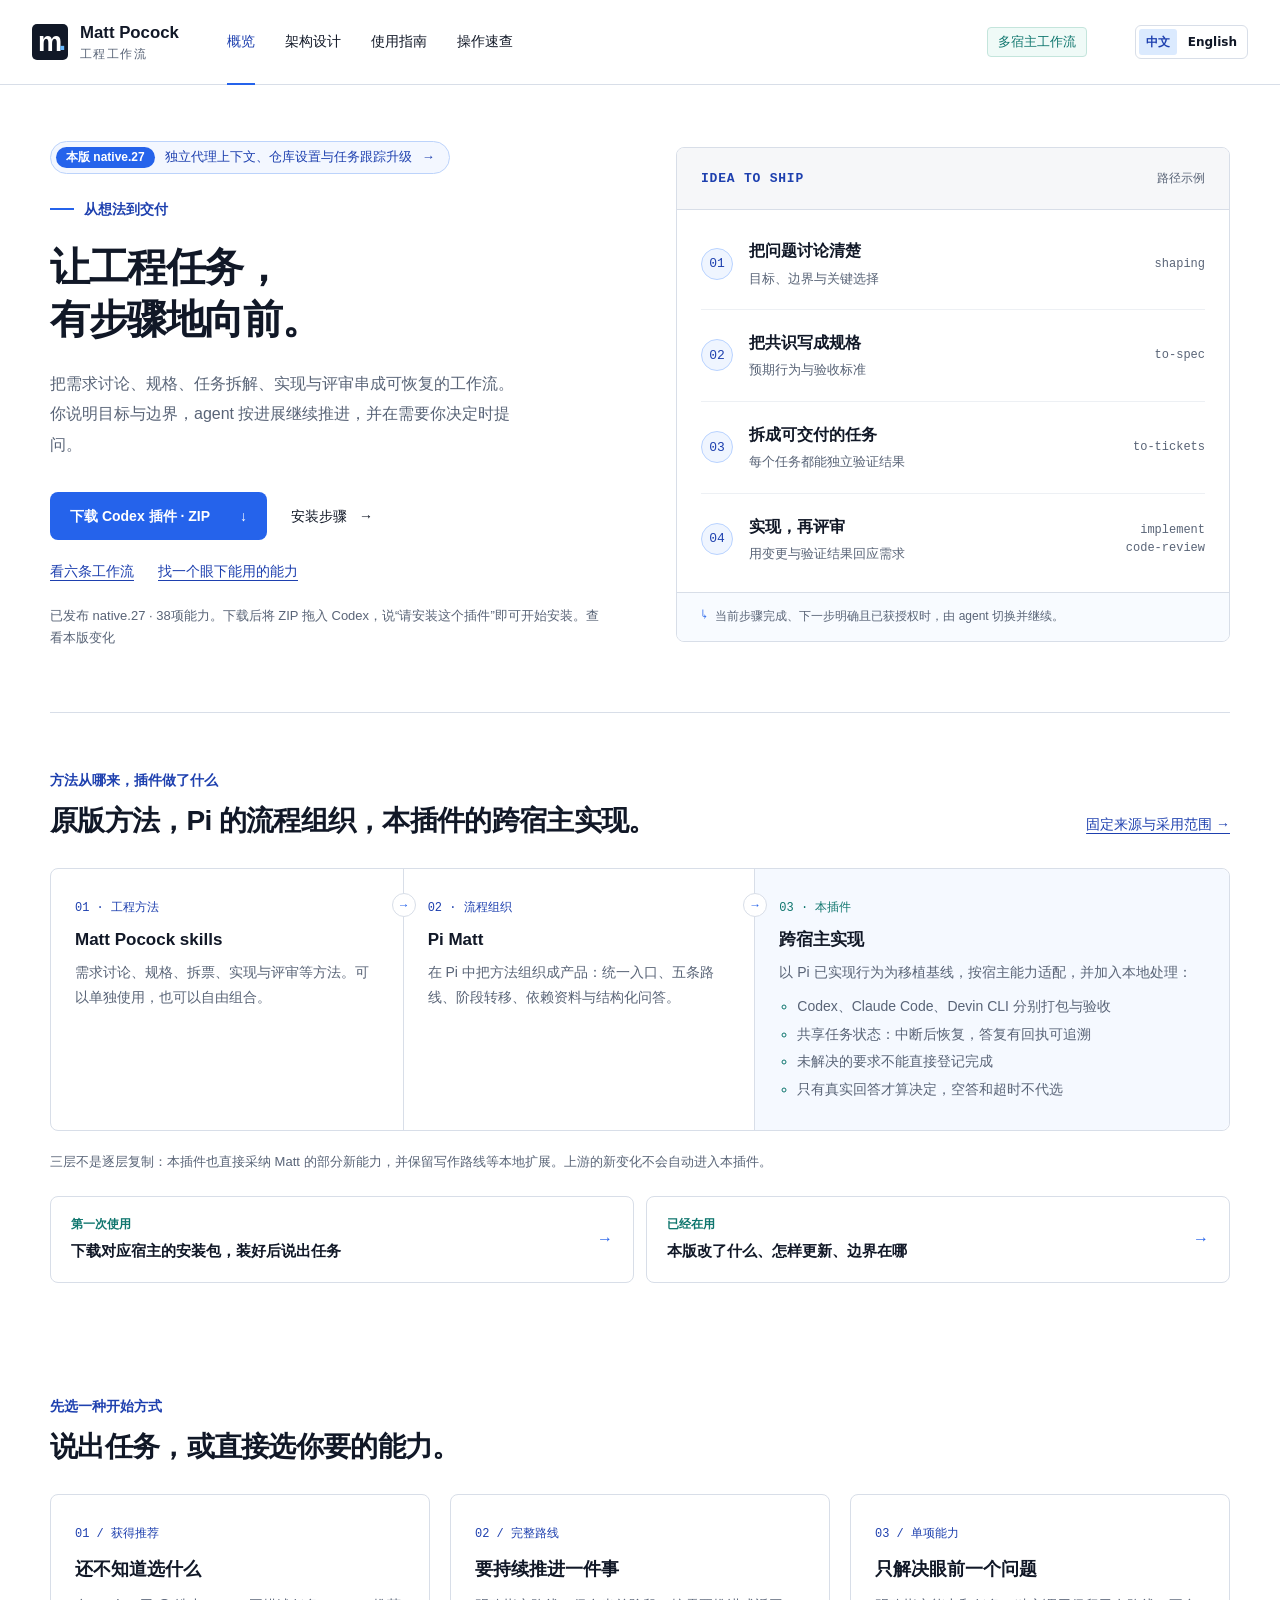
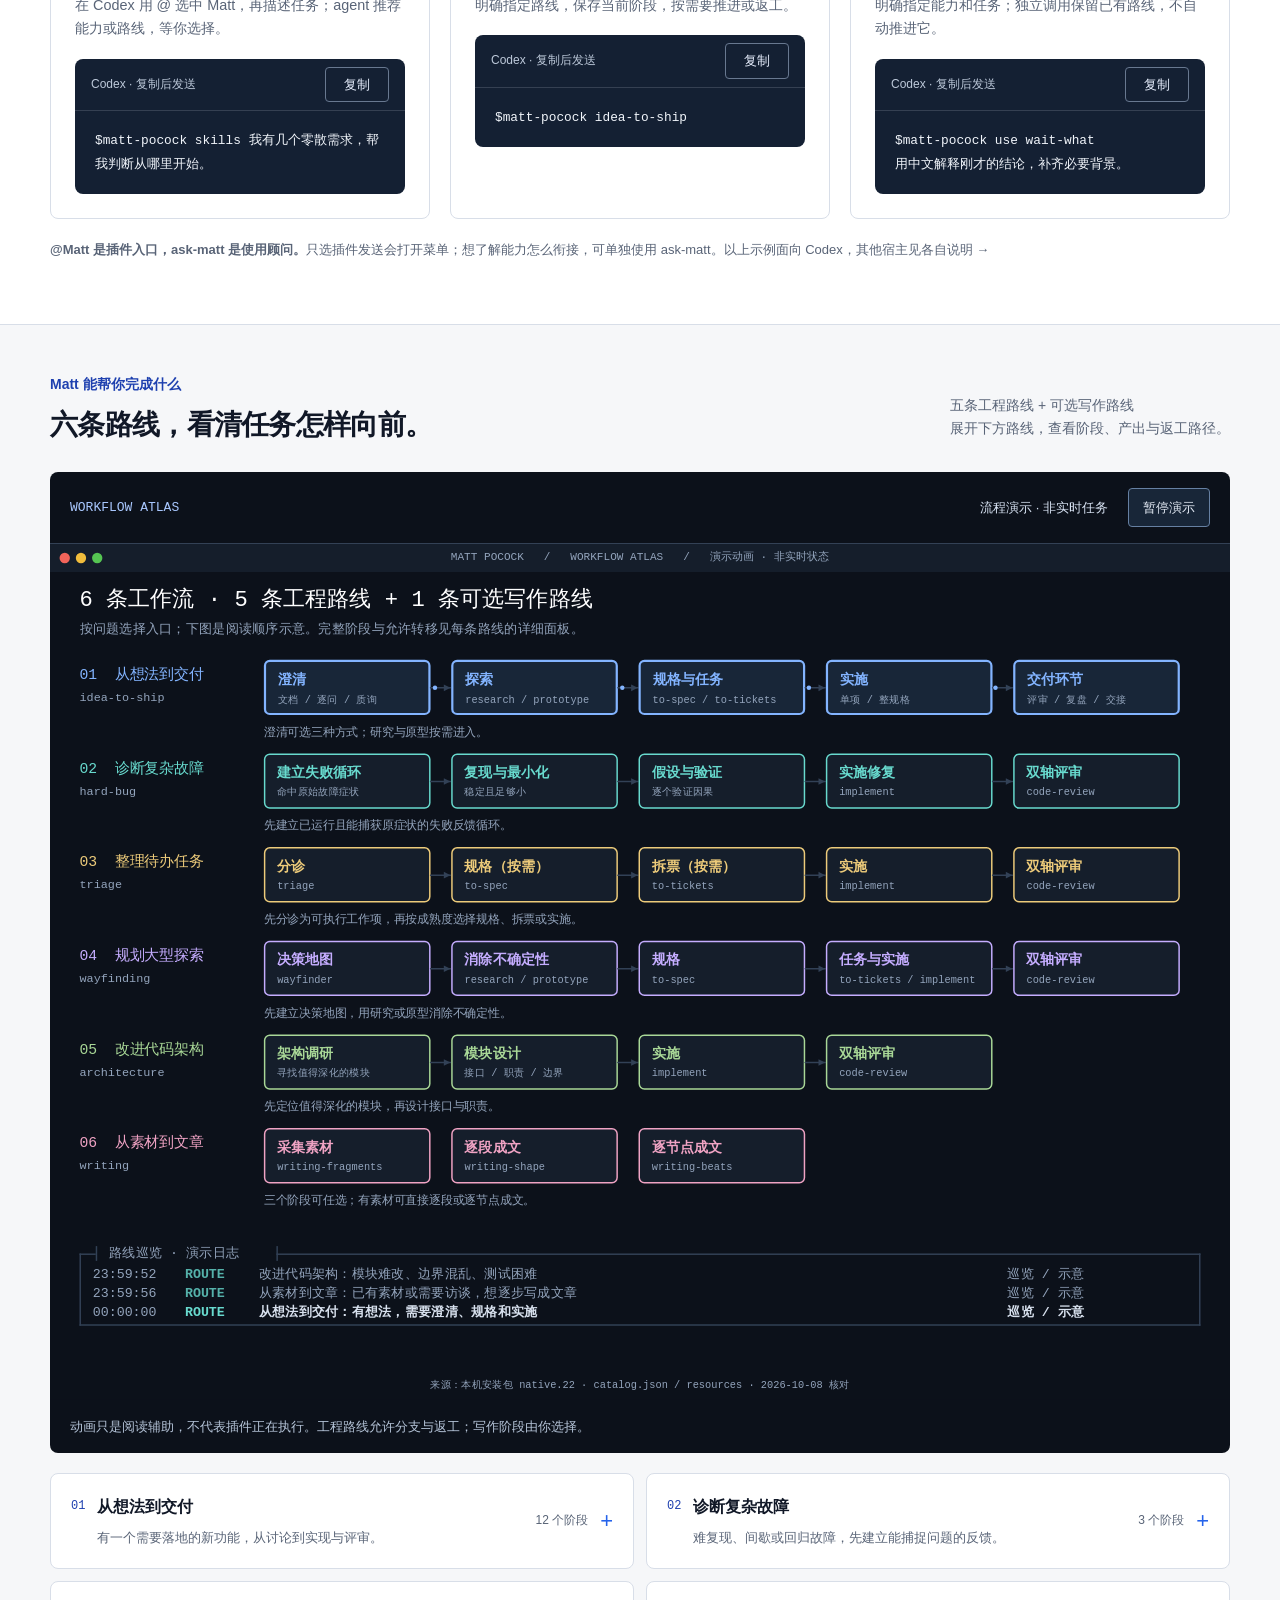
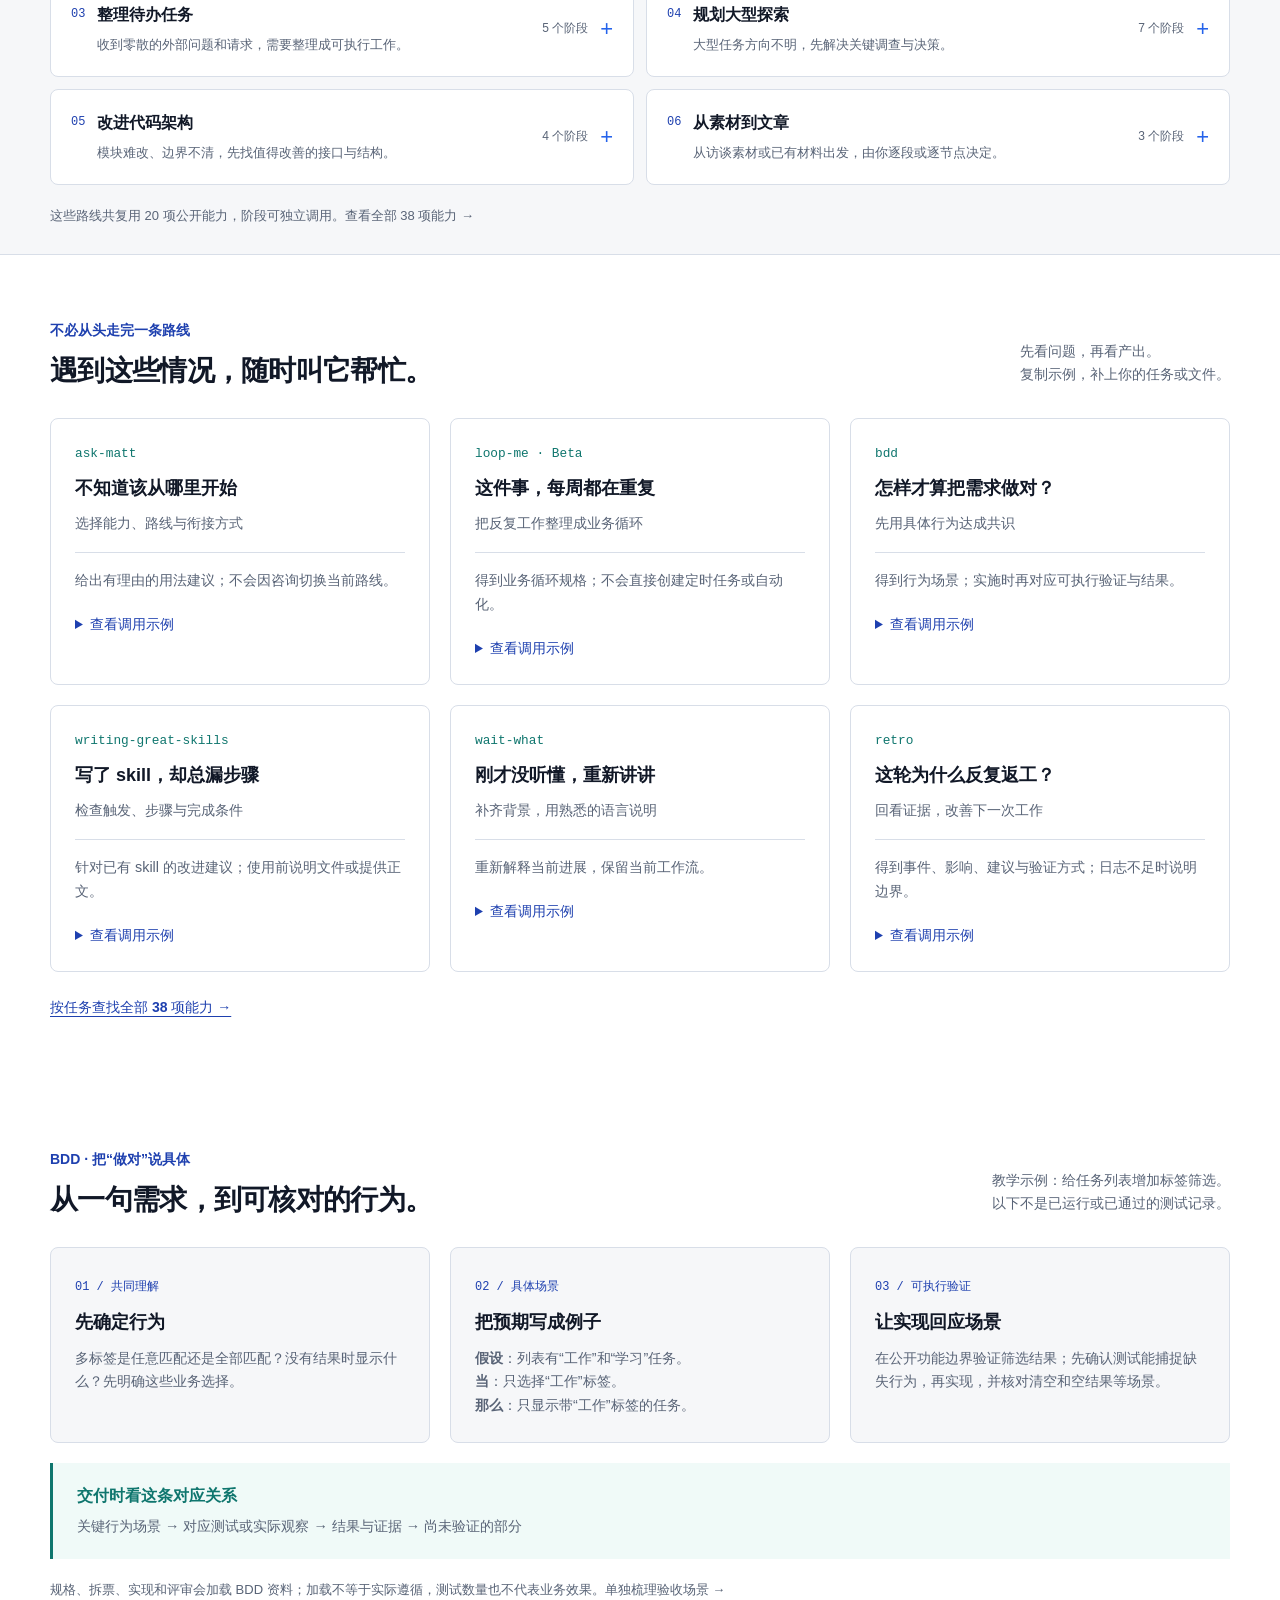
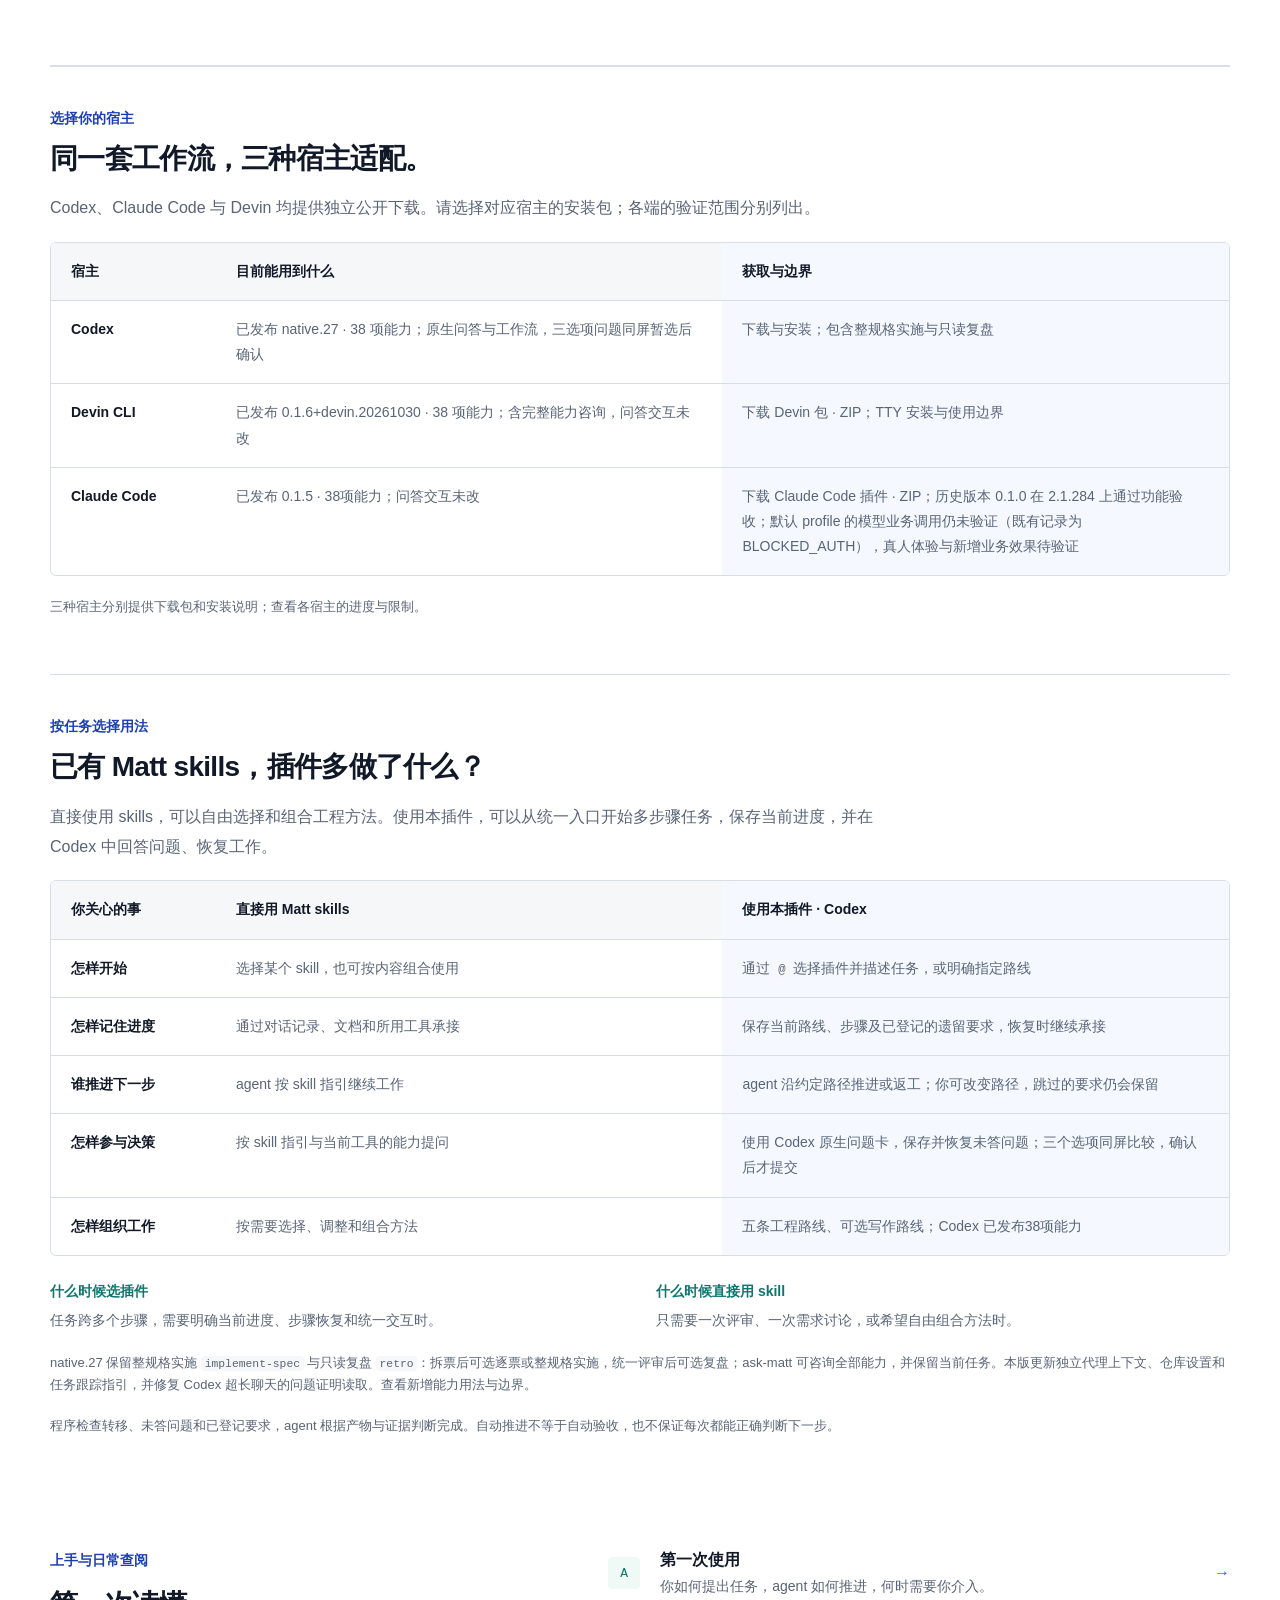
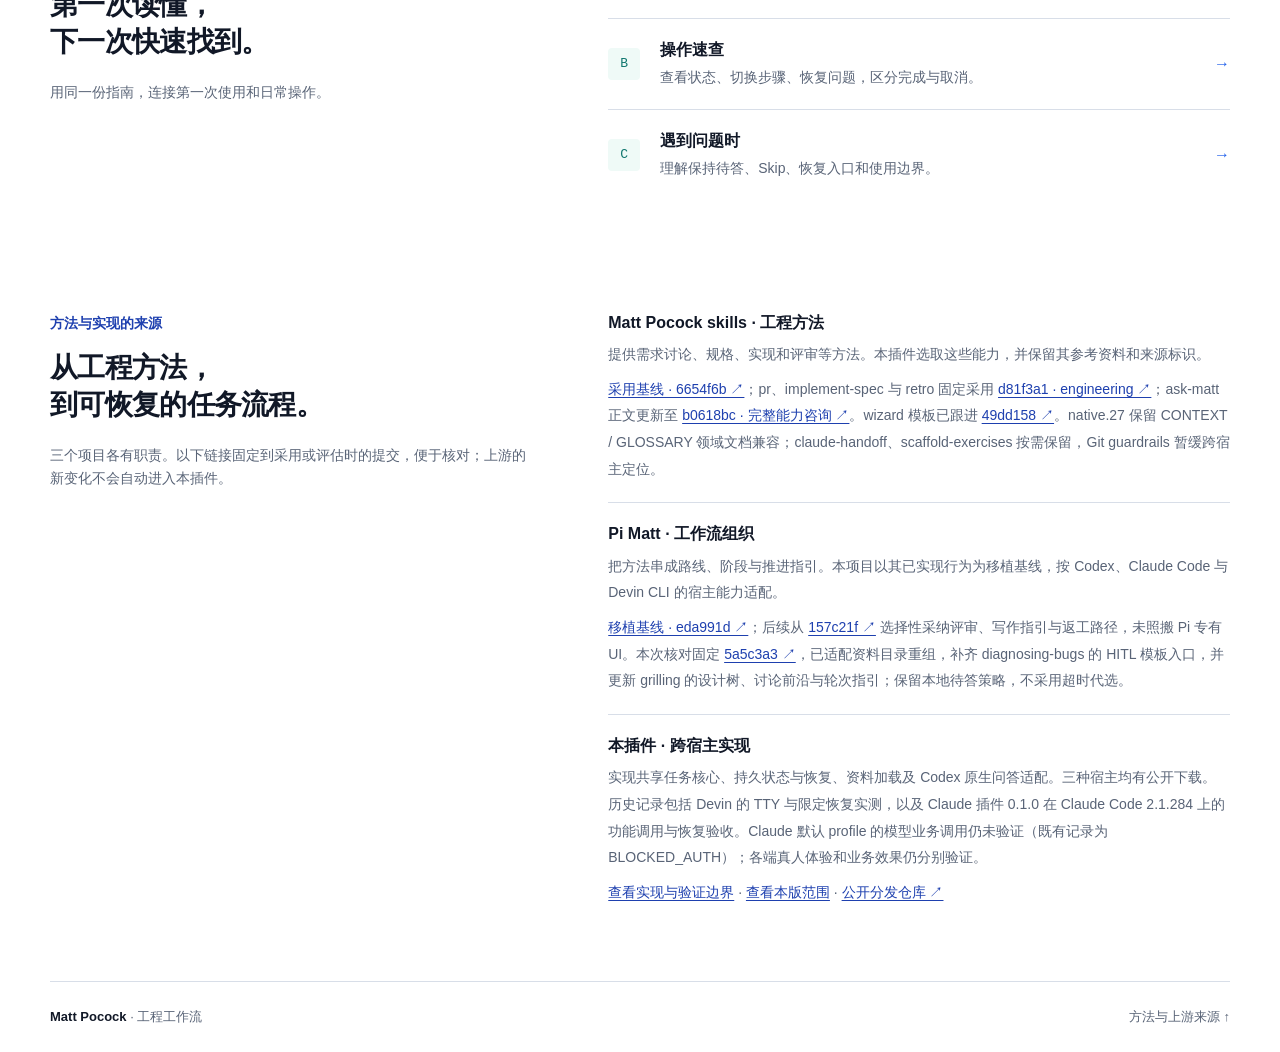
==== commit 6c503c93: "Release native.27 with Matt upstream guidance and SDK 0.5.2" ====
--- a/index.html
+++ b/index.html
@@ -17,13 +17,13 @@
   </div></header>
   <main id="main">
     <section class="hero wrap" aria-labelledby="hero-title">
-      <div class="hero-copy"><a class="release-flag" href="guide.html#updates"><span class="release-flag-tag">本版 native.26</span><span>Codex 三选项问题：同屏比较，确认后才提交</span><span aria-hidden="true">→</span></a>
+      <div class="hero-copy"><a class="release-flag" href="guide.html#updates"><span class="release-flag-tag">本版 native.27</span><span>独立代理上下文、仓库设置与任务跟踪升级</span><span aria-hidden="true">→</span></a>
         <p class="eyebrow"><span class="small-rule"></span>从想法到交付</p>
         <h1 id="hero-title">让工程任务，<br>有步骤地向前。</h1>
         <p class="lead">把需求讨论、规格、任务拆解、实现与评审串成可恢复的工作流。你说明目标与边界，agent 按进展继续推进，并在需要你决定时提问。</p>
         <div class="actions"><a class="button primary" href="https://ww880412.github.io/matt-pocock-guide/downloads/matt-pocock-codex.zip" download="matt-pocock-codex.zip">下载 Codex 插件 · ZIP <span aria-hidden="true">↓</span></a><a class="text-link" href="guide.html#before">安装步骤 <span aria-hidden="true">→</span></a></div>
         <p class="hero-usage-links"><a href="#workflows">看六条工作流</a><a href="#everyday">找一个眼下能用的能力</a></p>
-        <p class="hero-note">已发布 native.26 · 38项能力。下载后将 ZIP 拖入 Codex，说“请安装这个插件”即可开始安装。<a href="guide.html#updates">查看本版变化</a></p>
+        <p class="hero-note">已发布 native.27 · 38项能力。下载后将 ZIP 拖入 Codex，说“请安装这个插件”即可开始安装。<a href="guide.html#updates">查看本版变化</a></p>
       </div>
       <div class="journey" aria-label="Idea to Ship 工作流示例">
         <div class="journey-heading"><span class="mono">IDEA TO SHIP</span><span class="example-tag">路径示例</span></div>
@@ -152,12 +152,12 @@
       <p class="comparison-intro">Codex、Claude Code 与 Devin 均提供独立公开下载。请选择对应宿主的安装包；各端的验证范围分别列出。</p>
       <p class="table-hint">左右滑动，查看各宿主状态 →</p>
       <div class="table-scroll" role="region" tabindex="0" aria-label="宿主支持与获取方式，窄屏可横向滚动"><table>
-        <caption class="sr-only">截至 2026-10-24 的宿主适配、验证与分发状态</caption>
+        <caption class="sr-only">截至 2026-10-30 的宿主适配、验证与分发状态</caption>
         <thead><tr><th scope="col">宿主</th><th scope="col">目前能用到什么</th><th scope="col">获取与边界</th></tr></thead>
         <tbody>
-          <tr><th scope="row">Codex</th><td>已发布 native.26 · 38 项能力；原生问答与工作流，三选项问题同屏暂选后确认</td><td><a href="guide.html#before">下载与安装</a>；包含整规格实施与只读复盘</td></tr>
-          <tr><th scope="row">Devin CLI</th><td>已发布 0.1.5+devin.20261024 · 38 项能力；含完整能力咨询，问答交互未改</td><td><a href="https://ww880412.github.io/matt-pocock-guide/downloads/matt-pocock-devin.zip" download="matt-pocock-devin.zip">下载 Devin 包 · ZIP</a>；<a href="guide.html#devin">TTY 安装与使用边界</a></td></tr>
-          <tr><th scope="row">Claude Code</th><td>已发布 0.1.4 · 38项能力；问答交互未改</td><td><a href="https://ww880412.github.io/matt-pocock-guide/downloads/matt-pocock-claude.zip" download="matt-pocock-claude.zip">下载 Claude Code 插件 · ZIP</a>；历史版本 0.1.0 在 2.1.284 上通过功能验收；默认 profile 的模型业务调用仍未验证（既有记录为 BLOCKED_AUTH），真人体验与新增业务效果待验证</td></tr>
+          <tr><th scope="row">Codex</th><td>已发布 native.27 · 38 项能力；原生问答与工作流，三选项问题同屏暂选后确认</td><td><a href="guide.html#before">下载与安装</a>；包含整规格实施与只读复盘</td></tr>
+          <tr><th scope="row">Devin CLI</th><td>已发布 0.1.6+devin.20261030 · 38 项能力；含完整能力咨询，问答交互未改</td><td><a href="https://ww880412.github.io/matt-pocock-guide/downloads/matt-pocock-devin.zip" download="matt-pocock-devin.zip">下载 Devin 包 · ZIP</a>；<a href="guide.html#devin">TTY 安装与使用边界</a></td></tr>
+          <tr><th scope="row">Claude Code</th><td>已发布 0.1.5 · 38项能力；问答交互未改</td><td><a href="https://ww880412.github.io/matt-pocock-guide/downloads/matt-pocock-claude.zip" download="matt-pocock-claude.zip">下载 Claude Code 插件 · ZIP</a>；历史版本 0.1.0 在 2.1.284 上通过功能验收；默认 profile 的模型业务调用仍未验证（既有记录为 BLOCKED_AUTH），真人体验与新增业务效果待验证</td></tr>
         </tbody>
       </table></div>
       <p class="section-note">三种宿主分别提供下载包和安装说明；<a href="guide.html#hosts">查看各宿主的进度与限制</a>。</p>
@@ -178,7 +178,7 @@
         </tbody>
       </table></div>
       <div class="comparison-takeaways"><p><strong>什么时候选插件</strong>任务跨多个步骤，需要明确当前进度、步骤恢复和统一交互时。</p><p><strong>什么时候直接用 skill</strong>只需要一次评审、一次需求讨论，或希望自由组合方法时。</p></div>
-      <p class="section-note">native.26 保留整规格实施 <code>implement-spec</code> 与只读复盘 <code>retro</code>：拆票后可选逐票或整规格实施，统一评审后可选复盘；ask-matt 可咨询全部能力，并保留当前任务。本版改进 Codex 原生问答：三个业务选项同屏暂选，确认后才提交；提问保留你的完整目标。<a href="guide.html#upstream-candidate">查看新增能力用法与边界</a>。</p>
+      <p class="section-note">native.27 保留整规格实施 <code>implement-spec</code> 与只读复盘 <code>retro</code>：拆票后可选逐票或整规格实施，统一评审后可选复盘；ask-matt 可咨询全部能力，并保留当前任务。本版更新独立代理上下文、仓库设置和任务跟踪指引，并修复 Codex 超长聊天的问题证明读取。<a href="guide.html#upstream-candidate">查看新增能力用法与边界</a>。</p>
       <p class="section-note">程序检查转移、未答问题和已登记要求，agent 根据产物与证据判断完成。自动推进不等于自动验收，也不保证每次都能正确判断下一步。</p>
     </section>
     <section class="reading wrap" aria-labelledby="reading-title">
@@ -188,7 +188,7 @@
     <section class="reading wrap" id="sources" aria-labelledby="sources-title">
       <div><p class="eyebrow">方法与实现的来源</p><h2 id="sources-title">从工程方法，<br>到可恢复的任务流程。</h2><p>三个项目各有职责。以下链接固定到采用或评估时的提交，便于核对；上游的新变化不会自动进入本插件。</p></div>
       <div class="source-list">
-        <article><h3>Matt Pocock skills · 工程方法</h3><p>提供需求讨论、规格、实现和评审等方法。本插件选取这些能力，并保留其参考资料和来源标识。</p><p class="source-note"><a href="https://github.com/mattpocock/skills/tree/6654f6b60cd9d5be8b54c6fafe44346dabeb3b76">采用基线 · 6654f6b ↗</a>；pr、implement-spec 与 retro 固定采用 <a href="https://github.com/mattpocock/skills/tree/d81f3a183412e71a5b1e84ca21bc1a35eea03a60/skills/engineering">d81f3a1 · engineering ↗</a>；ask-matt 正文更新至 <a href="https://github.com/mattpocock/skills/blob/b0618bc436ad893b3c5e84e55fba86586d34a404/skills/engineering/ask-matt/SKILL.md">b0618bc · 完整能力咨询 ↗</a>。wizard 模板已跟进 <a href="https://github.com/mattpocock/skills/tree/49dd158d1076134a641b33efb035946536778336">49dd158 ↗</a>。native.26 保留 CONTEXT / GLOSSARY 领域文档兼容；claude-handoff、scaffold-exercises 按需保留，Git guardrails 暂缓跨宿主定位。</p></article>
+        <article><h3>Matt Pocock skills · 工程方法</h3><p>提供需求讨论、规格、实现和评审等方法。本插件选取这些能力，并保留其参考资料和来源标识。</p><p class="source-note"><a href="https://github.com/mattpocock/skills/tree/6654f6b60cd9d5be8b54c6fafe44346dabeb3b76">采用基线 · 6654f6b ↗</a>；pr、implement-spec 与 retro 固定采用 <a href="https://github.com/mattpocock/skills/tree/d81f3a183412e71a5b1e84ca21bc1a35eea03a60/skills/engineering">d81f3a1 · engineering ↗</a>；ask-matt 正文更新至 <a href="https://github.com/mattpocock/skills/blob/b0618bc436ad893b3c5e84e55fba86586d34a404/skills/engineering/ask-matt/SKILL.md">b0618bc · 完整能力咨询 ↗</a>。wizard 模板已跟进 <a href="https://github.com/mattpocock/skills/tree/49dd158d1076134a641b33efb035946536778336">49dd158 ↗</a>。native.27 保留 CONTEXT / GLOSSARY 领域文档兼容；claude-handoff、scaffold-exercises 按需保留，Git guardrails 暂缓跨宿主定位。</p></article>
         <article><h3>Pi Matt · 工作流组织</h3><p>把方法串成路线、阶段与推进指引。本项目以其已实现行为为移植基线，按 Codex、Claude Code 与 Devin CLI 的宿主能力适配。</p><p class="source-note"><a href="https://github.com/FradSer/pi-packages/tree/eda991d4d793158f3f59d996b8ba049e9fb64d02/packages/matt-pocock">移植基线 · eda991d ↗</a>；后续从 <a href="https://github.com/FradSer/pi-packages/tree/157c21f75481f575f3c3575dc18e6f8ee271c756/packages/matt-pocock">157c21f ↗</a> 选择性采纳评审、写作指引与返工路径，未照搬 Pi 专有 UI。本次核对固定 <a href="https://github.com/FradSer/pi-packages/tree/5a5c3a3fd38c0760553070b09c94ef2c7b5ffa44/packages/matt-pocock">5a5c3a3 ↗</a>，已适配资料目录重组，补齐 diagnosing-bugs 的 HITL 模板入口，并更新 grilling 的设计树、讨论前沿与轮次指引；保留本地待答策略，不采用超时代选。</p></article>
         <article><h3>本插件 · 跨宿主实现</h3><p>实现共享任务核心、持久状态与恢复、资料加载及 Codex 原生问答适配。三种宿主均有公开下载。历史记录包括 Devin 的 TTY 与限定恢复实测，以及 Claude 插件 0.1.0 在 Claude Code 2.1.284 上的功能调用与恢复验收。Claude 默认 profile 的模型业务调用仍未验证（既有记录为 BLOCKED_AUTH）；各端真人体验和业务效果仍分别验证。</p><p class="source-note"><a href="architecture.html">查看实现与验证边界</a> · <a href="guide.html#updates">查看本版范围</a> · <a href="https://github.com/ww880412/matt-pocock-guide">公开分发仓库 ↗</a></p></article>
       </div>
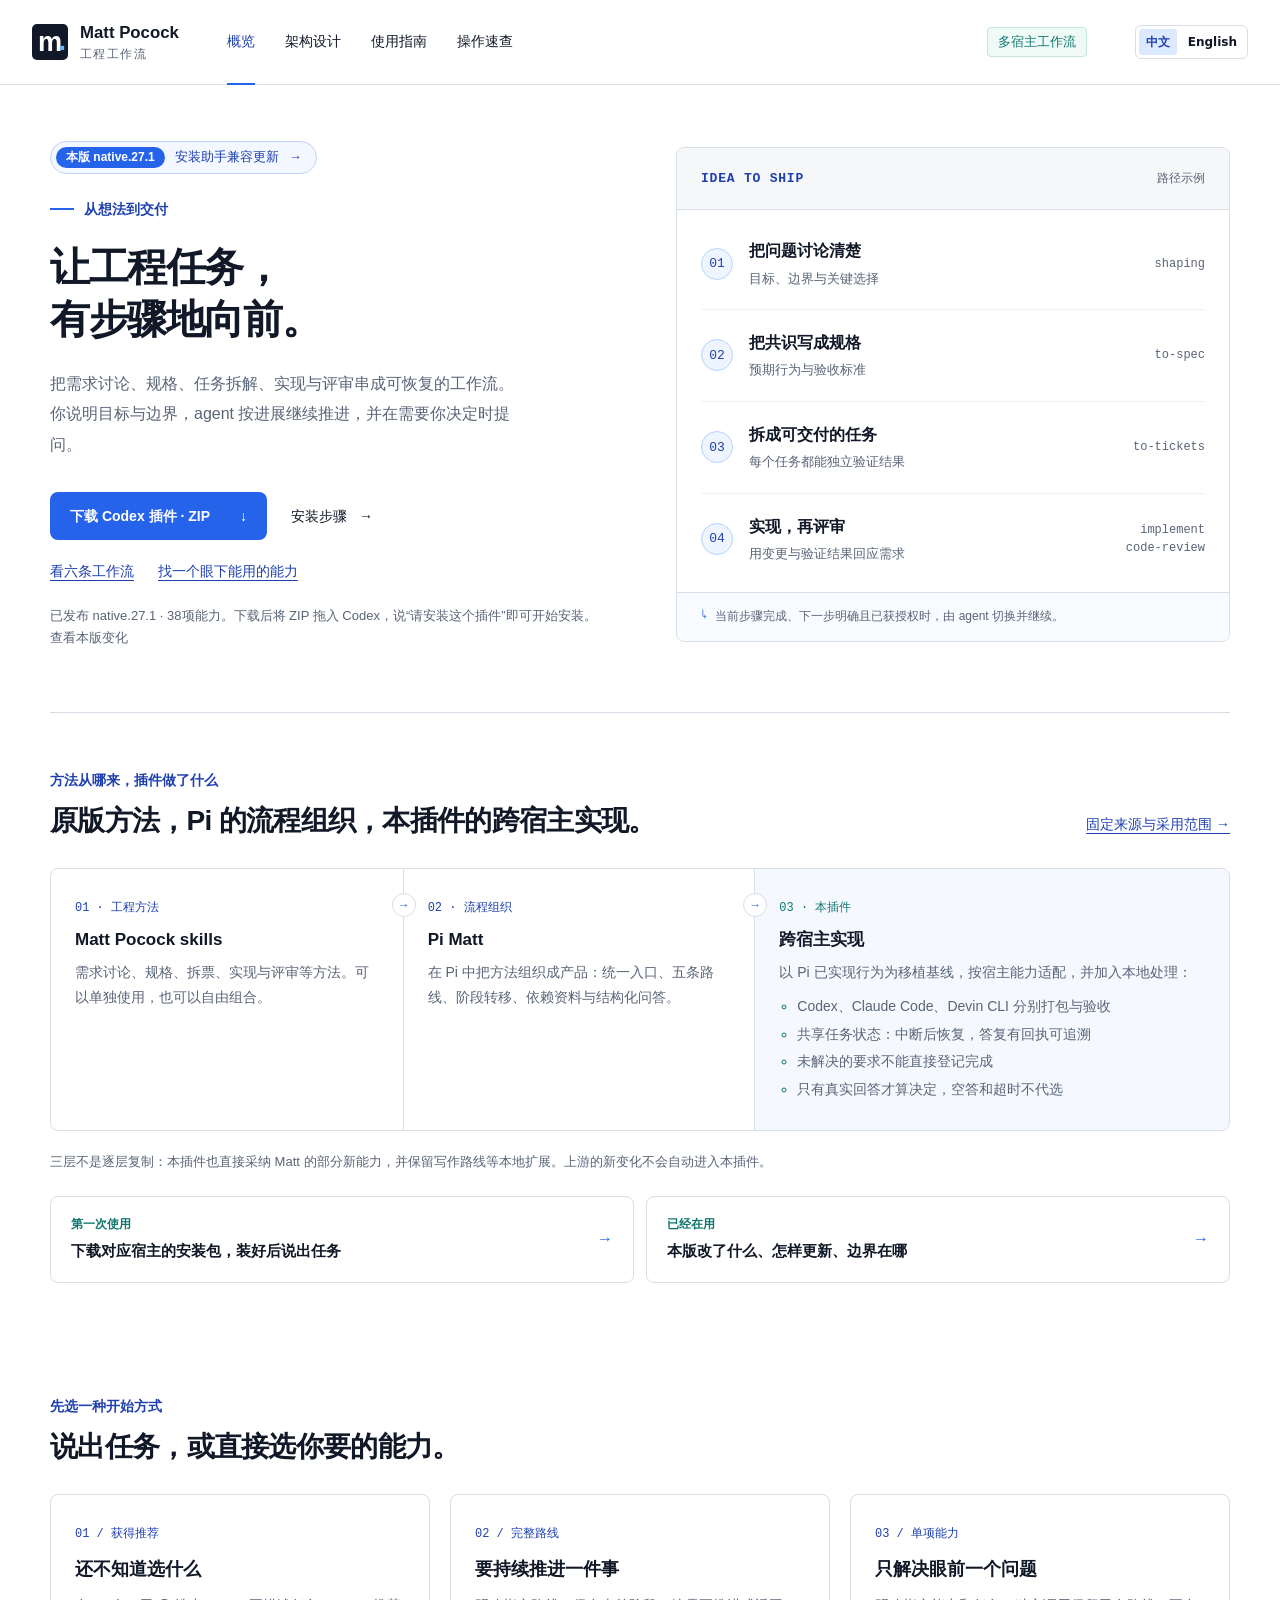
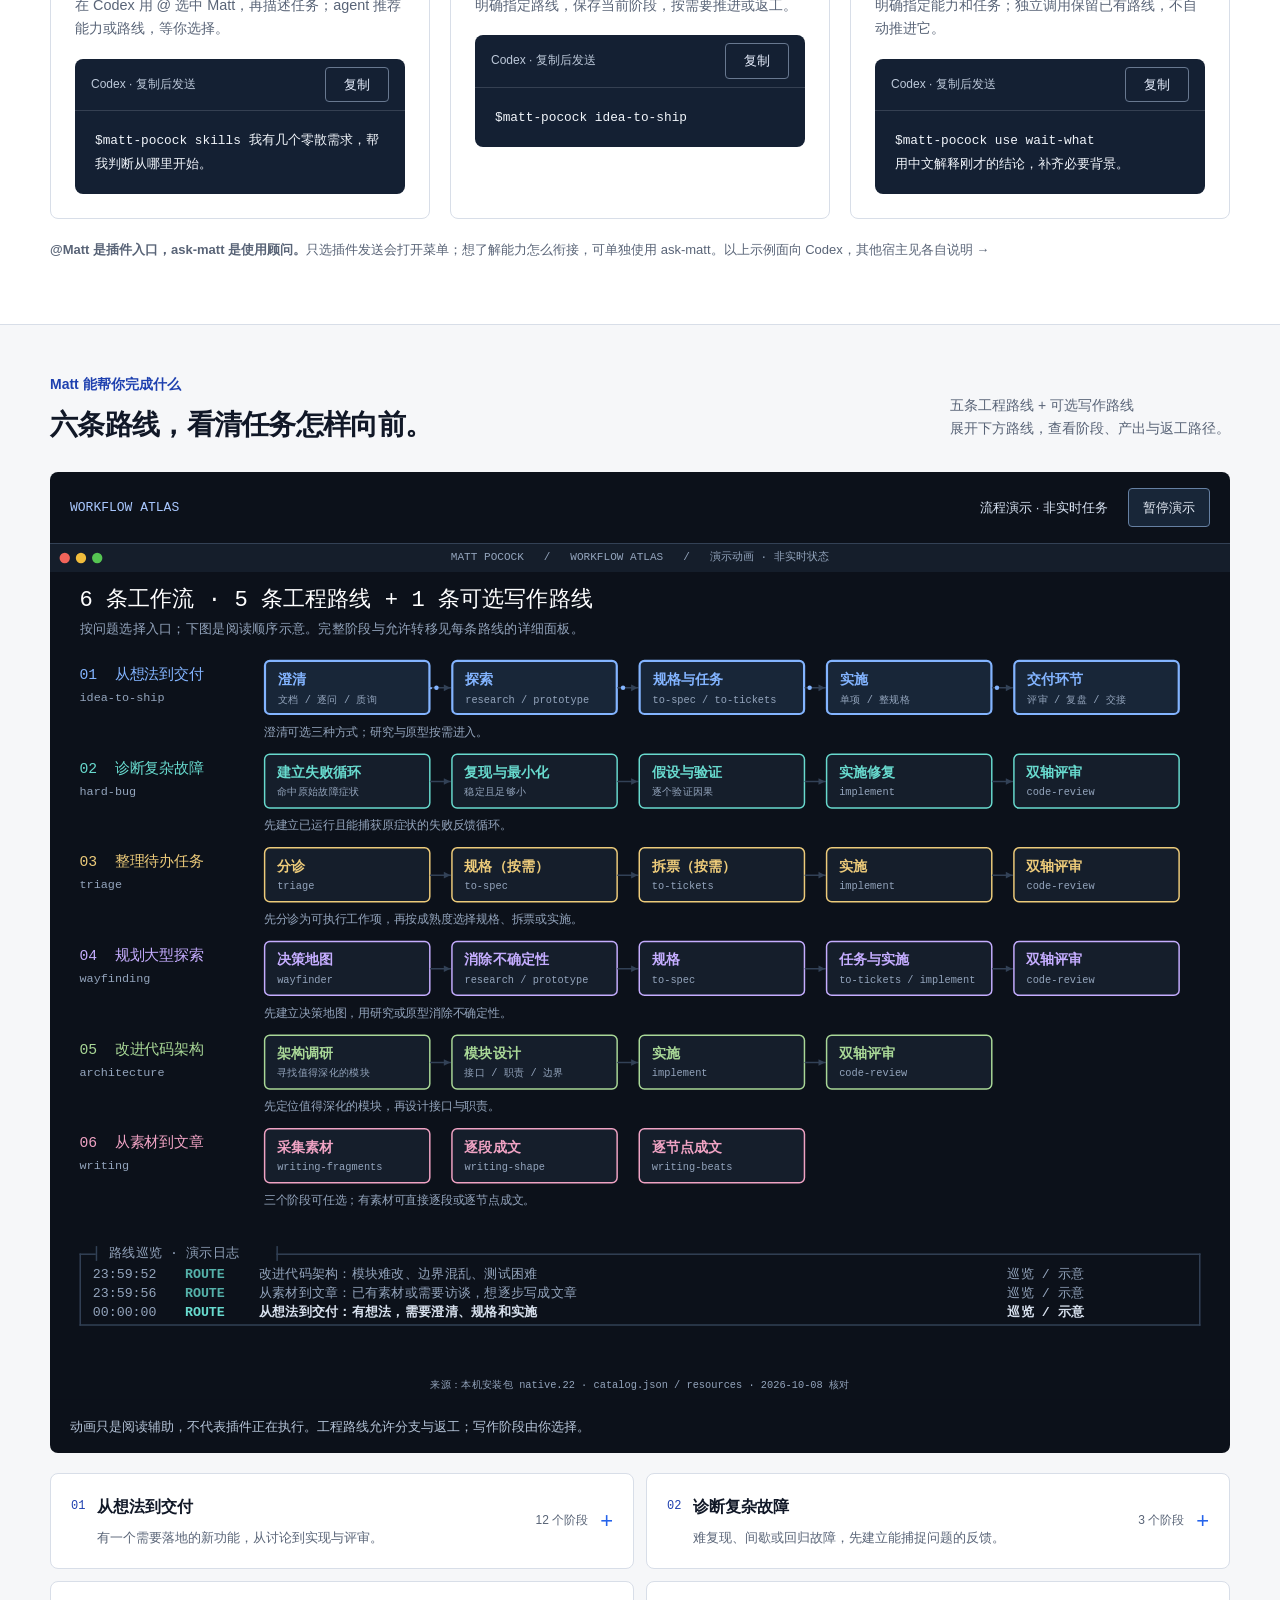
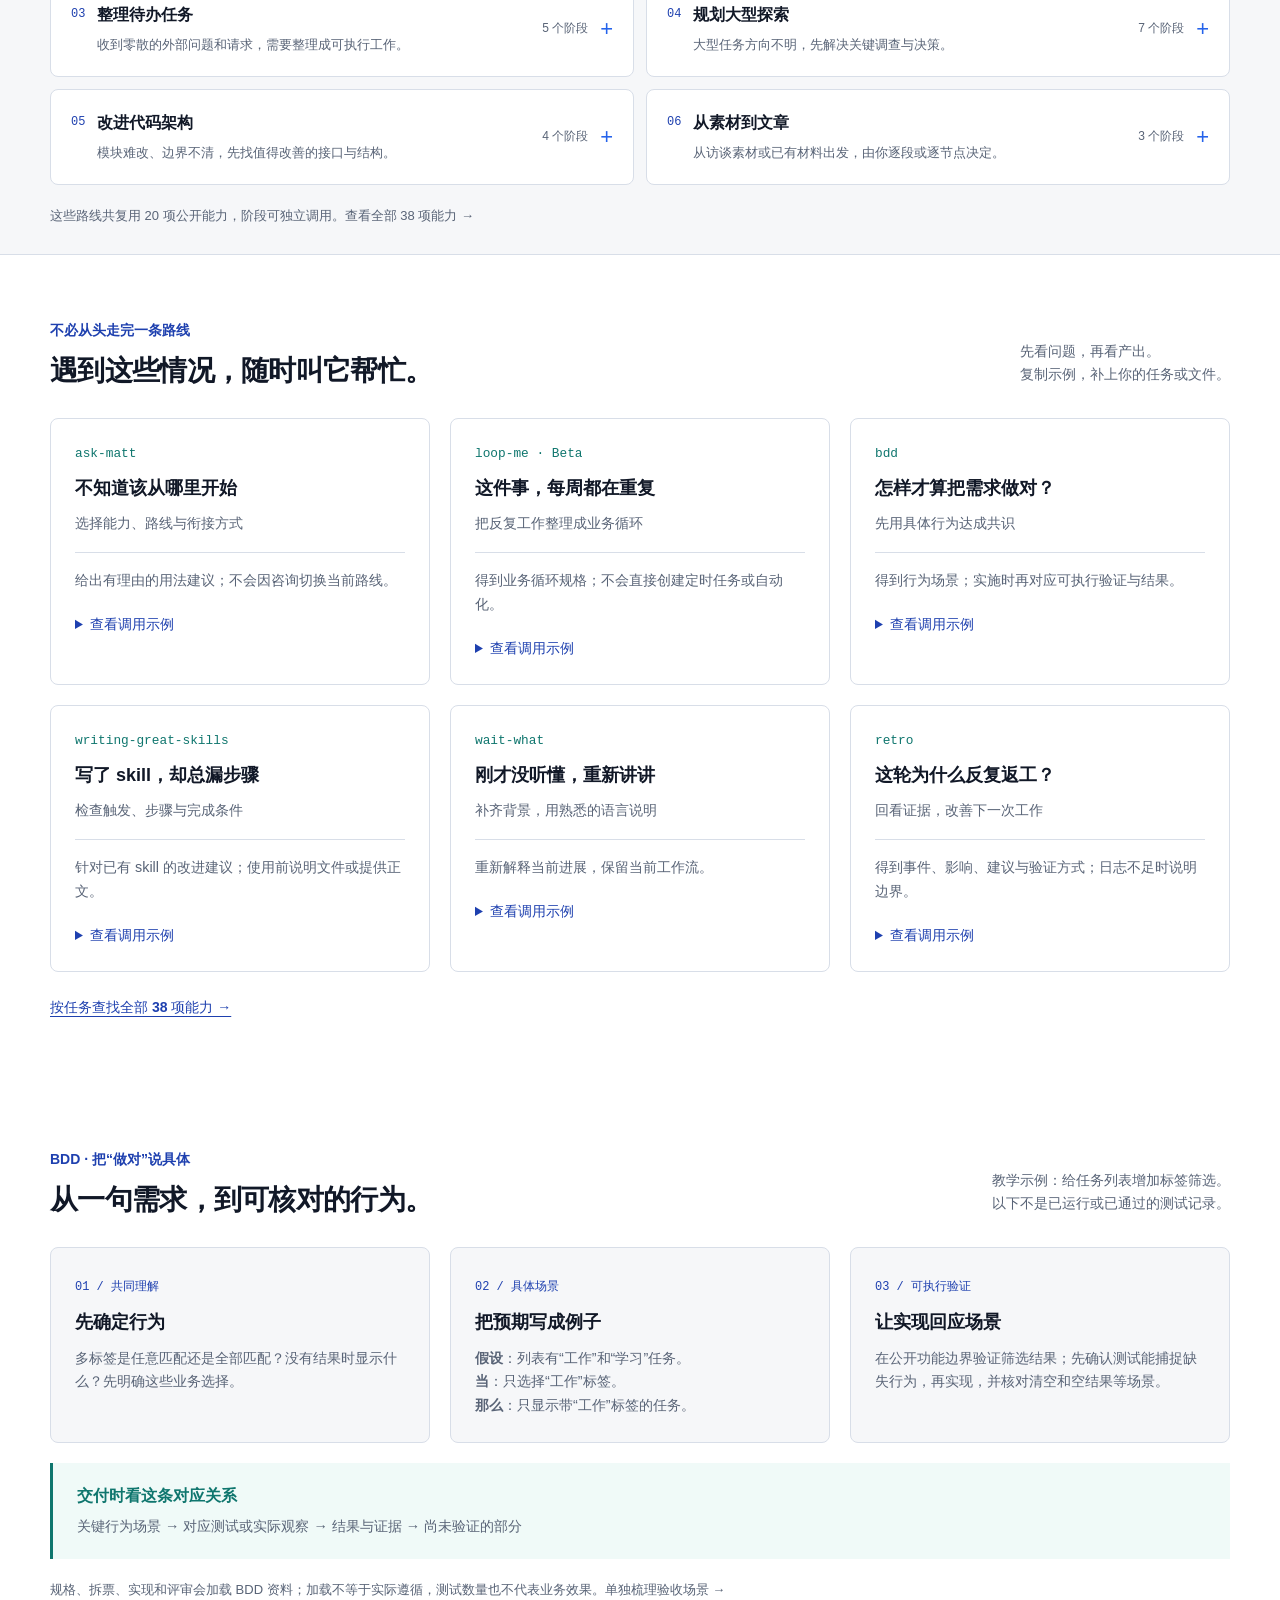
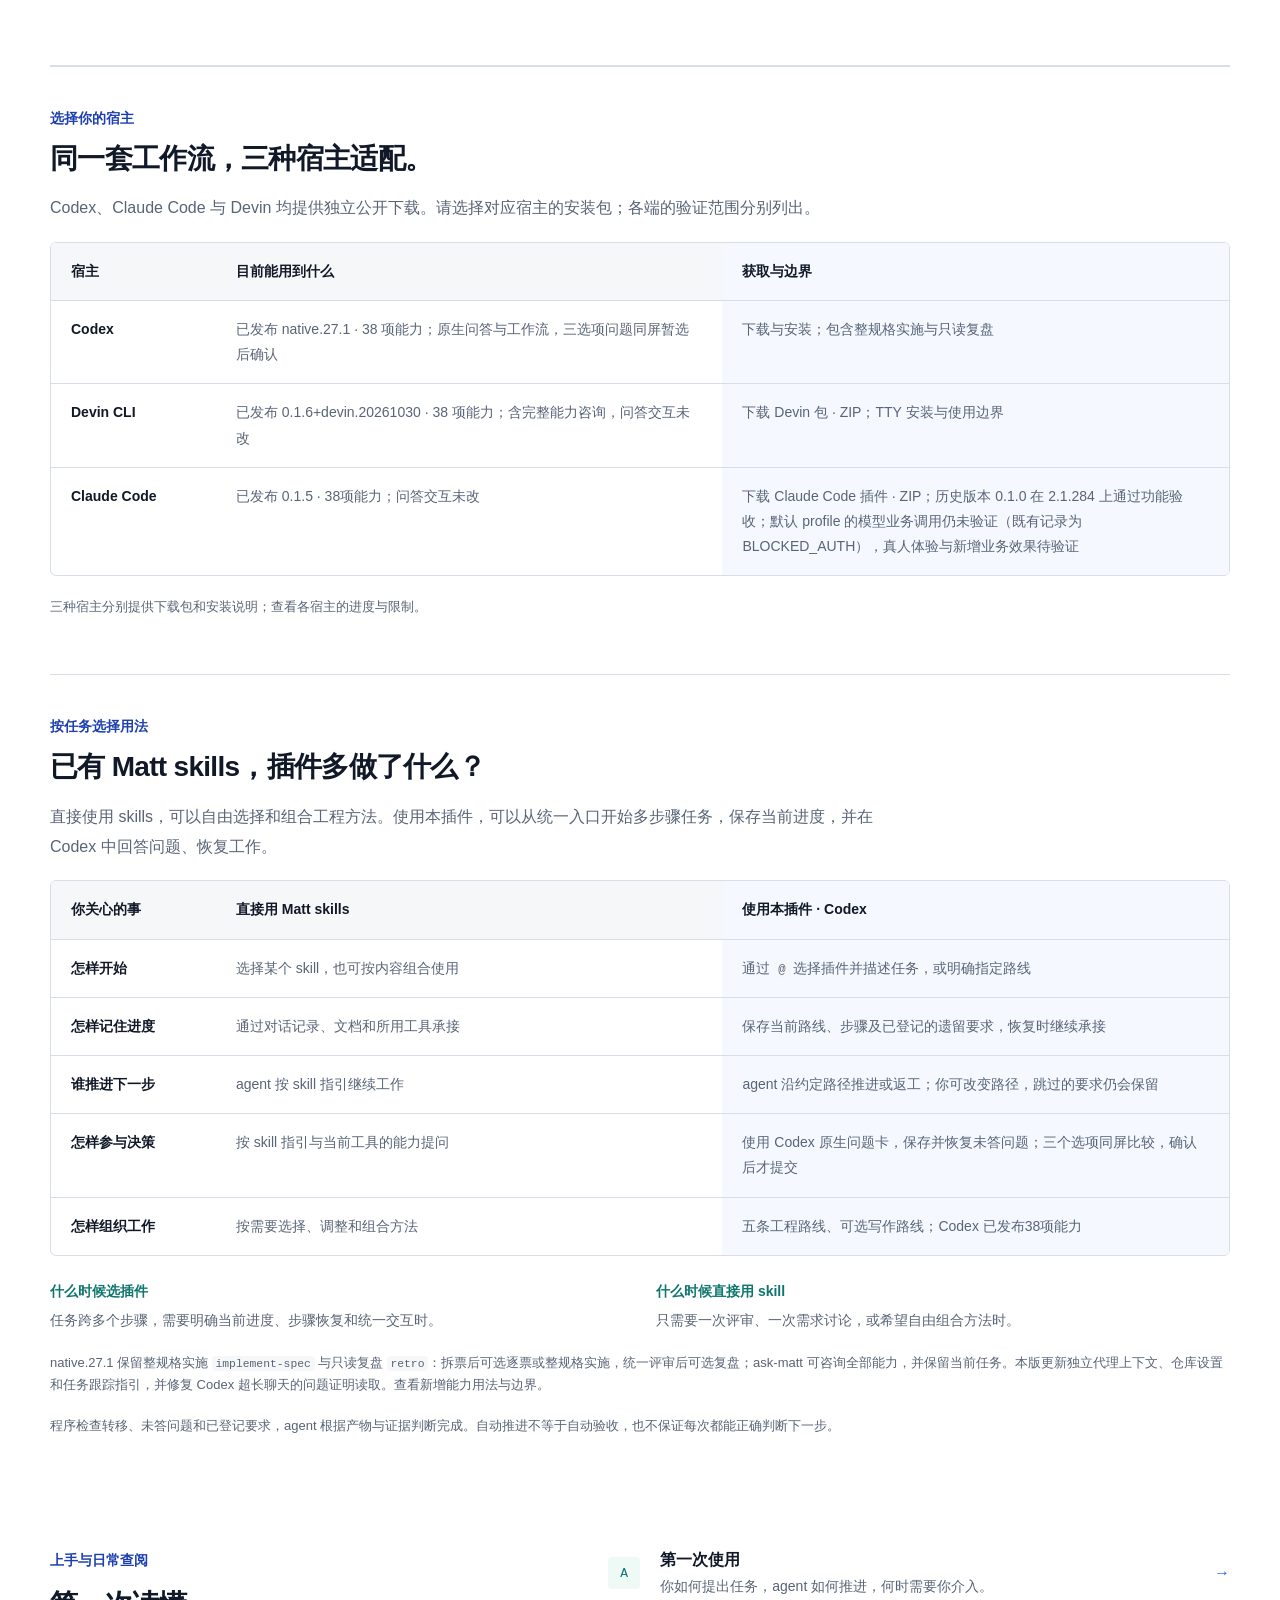
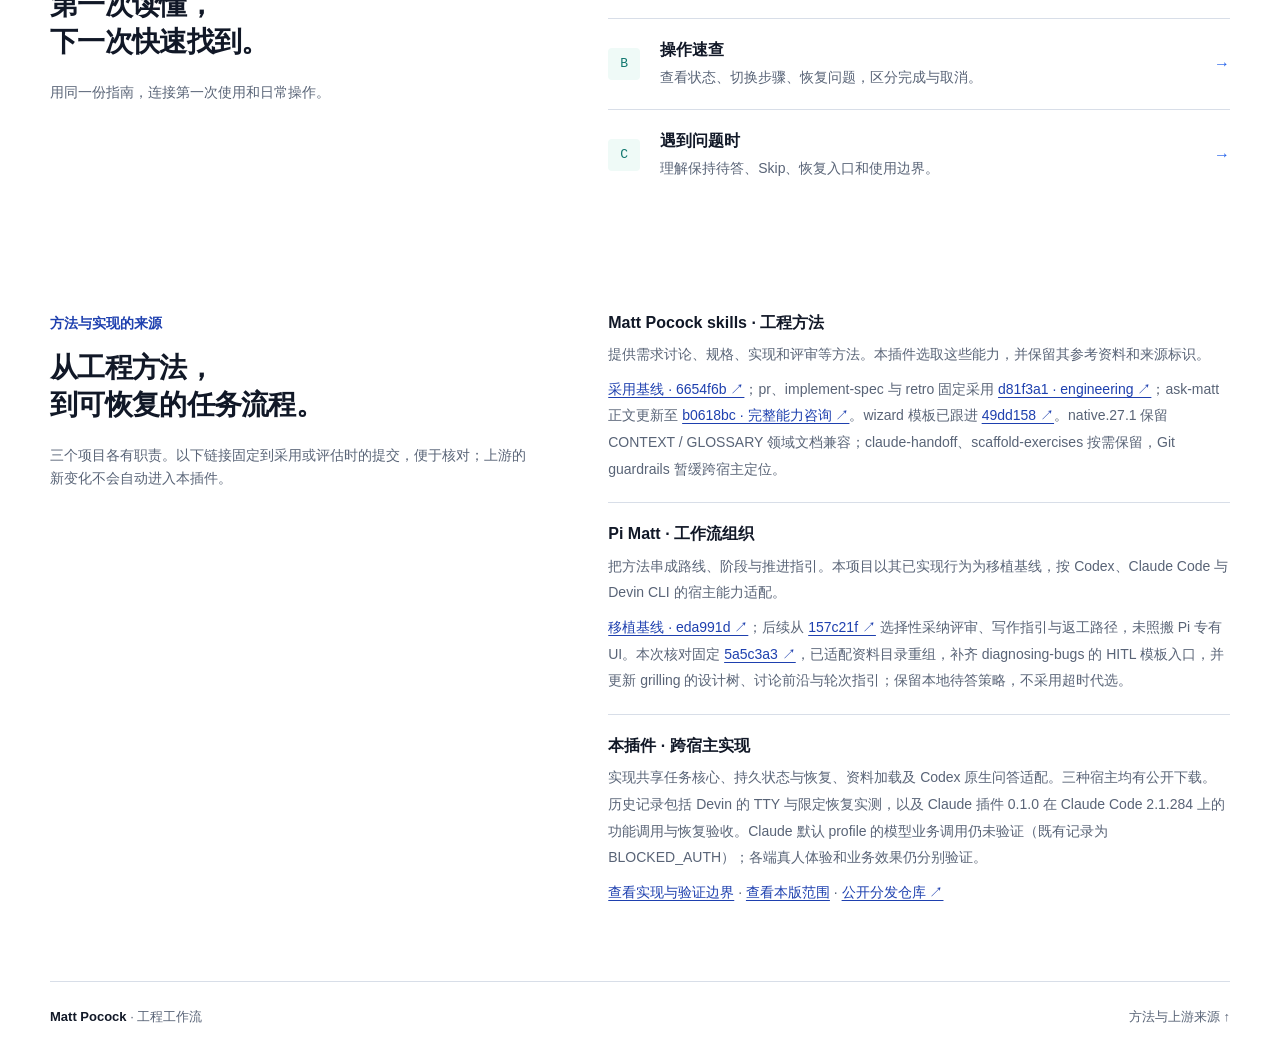
==== commit 12a7e174: "Release native.27.1 installer compatibility patch" ====
--- a/index.html
+++ b/index.html
@@ -17,13 +17,13 @@
   </div></header>
   <main id="main">
     <section class="hero wrap" aria-labelledby="hero-title">
-      <div class="hero-copy"><a class="release-flag" href="guide.html#updates"><span class="release-flag-tag">本版 native.27</span><span>独立代理上下文、仓库设置与任务跟踪升级</span><span aria-hidden="true">→</span></a>
+      <div class="hero-copy"><a class="release-flag" href="guide.html#updates"><span class="release-flag-tag">本版 native.27.1</span><span>安装助手兼容更新</span><span aria-hidden="true">→</span></a>
         <p class="eyebrow"><span class="small-rule"></span>从想法到交付</p>
         <h1 id="hero-title">让工程任务，<br>有步骤地向前。</h1>
         <p class="lead">把需求讨论、规格、任务拆解、实现与评审串成可恢复的工作流。你说明目标与边界，agent 按进展继续推进，并在需要你决定时提问。</p>
         <div class="actions"><a class="button primary" href="https://ww880412.github.io/matt-pocock-guide/downloads/matt-pocock-codex.zip" download="matt-pocock-codex.zip">下载 Codex 插件 · ZIP <span aria-hidden="true">↓</span></a><a class="text-link" href="guide.html#before">安装步骤 <span aria-hidden="true">→</span></a></div>
         <p class="hero-usage-links"><a href="#workflows">看六条工作流</a><a href="#everyday">找一个眼下能用的能力</a></p>
-        <p class="hero-note">已发布 native.27 · 38项能力。下载后将 ZIP 拖入 Codex，说“请安装这个插件”即可开始安装。<a href="guide.html#updates">查看本版变化</a></p>
+        <p class="hero-note">已发布 native.27.1 · 38项能力。下载后将 ZIP 拖入 Codex，说“请安装这个插件”即可开始安装。<a href="guide.html#updates">查看本版变化</a></p>
       </div>
       <div class="journey" aria-label="Idea to Ship 工作流示例">
         <div class="journey-heading"><span class="mono">IDEA TO SHIP</span><span class="example-tag">路径示例</span></div>
@@ -155,7 +155,7 @@
         <caption class="sr-only">截至 2026-10-30 的宿主适配、验证与分发状态</caption>
         <thead><tr><th scope="col">宿主</th><th scope="col">目前能用到什么</th><th scope="col">获取与边界</th></tr></thead>
         <tbody>
-          <tr><th scope="row">Codex</th><td>已发布 native.27 · 38 项能力；原生问答与工作流，三选项问题同屏暂选后确认</td><td><a href="guide.html#before">下载与安装</a>；包含整规格实施与只读复盘</td></tr>
+          <tr><th scope="row">Codex</th><td>已发布 native.27.1 · 38 项能力；原生问答与工作流，三选项问题同屏暂选后确认</td><td><a href="guide.html#before">下载与安装</a>；包含整规格实施与只读复盘</td></tr>
           <tr><th scope="row">Devin CLI</th><td>已发布 0.1.6+devin.20261030 · 38 项能力；含完整能力咨询，问答交互未改</td><td><a href="https://ww880412.github.io/matt-pocock-guide/downloads/matt-pocock-devin.zip" download="matt-pocock-devin.zip">下载 Devin 包 · ZIP</a>；<a href="guide.html#devin">TTY 安装与使用边界</a></td></tr>
           <tr><th scope="row">Claude Code</th><td>已发布 0.1.5 · 38项能力；问答交互未改</td><td><a href="https://ww880412.github.io/matt-pocock-guide/downloads/matt-pocock-claude.zip" download="matt-pocock-claude.zip">下载 Claude Code 插件 · ZIP</a>；历史版本 0.1.0 在 2.1.284 上通过功能验收；默认 profile 的模型业务调用仍未验证（既有记录为 BLOCKED_AUTH），真人体验与新增业务效果待验证</td></tr>
         </tbody>
@@ -178,7 +178,7 @@
         </tbody>
       </table></div>
       <div class="comparison-takeaways"><p><strong>什么时候选插件</strong>任务跨多个步骤，需要明确当前进度、步骤恢复和统一交互时。</p><p><strong>什么时候直接用 skill</strong>只需要一次评审、一次需求讨论，或希望自由组合方法时。</p></div>
-      <p class="section-note">native.27 保留整规格实施 <code>implement-spec</code> 与只读复盘 <code>retro</code>：拆票后可选逐票或整规格实施，统一评审后可选复盘；ask-matt 可咨询全部能力，并保留当前任务。本版更新独立代理上下文、仓库设置和任务跟踪指引，并修复 Codex 超长聊天的问题证明读取。<a href="guide.html#upstream-candidate">查看新增能力用法与边界</a>。</p>
+      <p class="section-note">native.27.1 保留整规格实施 <code>implement-spec</code> 与只读复盘 <code>retro</code>：拆票后可选逐票或整规格实施，统一评审后可选复盘；ask-matt 可咨询全部能力，并保留当前任务。本版更新独立代理上下文、仓库设置和任务跟踪指引，并修复 Codex 超长聊天的问题证明读取。<a href="guide.html#upstream-candidate">查看新增能力用法与边界</a>。</p>
       <p class="section-note">程序检查转移、未答问题和已登记要求，agent 根据产物与证据判断完成。自动推进不等于自动验收，也不保证每次都能正确判断下一步。</p>
     </section>
     <section class="reading wrap" aria-labelledby="reading-title">
@@ -188,7 +188,7 @@
     <section class="reading wrap" id="sources" aria-labelledby="sources-title">
       <div><p class="eyebrow">方法与实现的来源</p><h2 id="sources-title">从工程方法，<br>到可恢复的任务流程。</h2><p>三个项目各有职责。以下链接固定到采用或评估时的提交，便于核对；上游的新变化不会自动进入本插件。</p></div>
       <div class="source-list">
-        <article><h3>Matt Pocock skills · 工程方法</h3><p>提供需求讨论、规格、实现和评审等方法。本插件选取这些能力，并保留其参考资料和来源标识。</p><p class="source-note"><a href="https://github.com/mattpocock/skills/tree/6654f6b60cd9d5be8b54c6fafe44346dabeb3b76">采用基线 · 6654f6b ↗</a>；pr、implement-spec 与 retro 固定采用 <a href="https://github.com/mattpocock/skills/tree/d81f3a183412e71a5b1e84ca21bc1a35eea03a60/skills/engineering">d81f3a1 · engineering ↗</a>；ask-matt 正文更新至 <a href="https://github.com/mattpocock/skills/blob/b0618bc436ad893b3c5e84e55fba86586d34a404/skills/engineering/ask-matt/SKILL.md">b0618bc · 完整能力咨询 ↗</a>。wizard 模板已跟进 <a href="https://github.com/mattpocock/skills/tree/49dd158d1076134a641b33efb035946536778336">49dd158 ↗</a>。native.27 保留 CONTEXT / GLOSSARY 领域文档兼容；claude-handoff、scaffold-exercises 按需保留，Git guardrails 暂缓跨宿主定位。</p></article>
+        <article><h3>Matt Pocock skills · 工程方法</h3><p>提供需求讨论、规格、实现和评审等方法。本插件选取这些能力，并保留其参考资料和来源标识。</p><p class="source-note"><a href="https://github.com/mattpocock/skills/tree/6654f6b60cd9d5be8b54c6fafe44346dabeb3b76">采用基线 · 6654f6b ↗</a>；pr、implement-spec 与 retro 固定采用 <a href="https://github.com/mattpocock/skills/tree/d81f3a183412e71a5b1e84ca21bc1a35eea03a60/skills/engineering">d81f3a1 · engineering ↗</a>；ask-matt 正文更新至 <a href="https://github.com/mattpocock/skills/blob/b0618bc436ad893b3c5e84e55fba86586d34a404/skills/engineering/ask-matt/SKILL.md">b0618bc · 完整能力咨询 ↗</a>。wizard 模板已跟进 <a href="https://github.com/mattpocock/skills/tree/49dd158d1076134a641b33efb035946536778336">49dd158 ↗</a>。native.27.1 保留 CONTEXT / GLOSSARY 领域文档兼容；claude-handoff、scaffold-exercises 按需保留，Git guardrails 暂缓跨宿主定位。</p></article>
         <article><h3>Pi Matt · 工作流组织</h3><p>把方法串成路线、阶段与推进指引。本项目以其已实现行为为移植基线，按 Codex、Claude Code 与 Devin CLI 的宿主能力适配。</p><p class="source-note"><a href="https://github.com/FradSer/pi-packages/tree/eda991d4d793158f3f59d996b8ba049e9fb64d02/packages/matt-pocock">移植基线 · eda991d ↗</a>；后续从 <a href="https://github.com/FradSer/pi-packages/tree/157c21f75481f575f3c3575dc18e6f8ee271c756/packages/matt-pocock">157c21f ↗</a> 选择性采纳评审、写作指引与返工路径，未照搬 Pi 专有 UI。本次核对固定 <a href="https://github.com/FradSer/pi-packages/tree/5a5c3a3fd38c0760553070b09c94ef2c7b5ffa44/packages/matt-pocock">5a5c3a3 ↗</a>，已适配资料目录重组，补齐 diagnosing-bugs 的 HITL 模板入口，并更新 grilling 的设计树、讨论前沿与轮次指引；保留本地待答策略，不采用超时代选。</p></article>
         <article><h3>本插件 · 跨宿主实现</h3><p>实现共享任务核心、持久状态与恢复、资料加载及 Codex 原生问答适配。三种宿主均有公开下载。历史记录包括 Devin 的 TTY 与限定恢复实测，以及 Claude 插件 0.1.0 在 Claude Code 2.1.284 上的功能调用与恢复验收。Claude 默认 profile 的模型业务调用仍未验证（既有记录为 BLOCKED_AUTH）；各端真人体验和业务效果仍分别验证。</p><p class="source-note"><a href="architecture.html">查看实现与验证边界</a> · <a href="guide.html#updates">查看本版范围</a> · <a href="https://github.com/ww880412/matt-pocock-guide">公开分发仓库 ↗</a></p></article>
       </div>
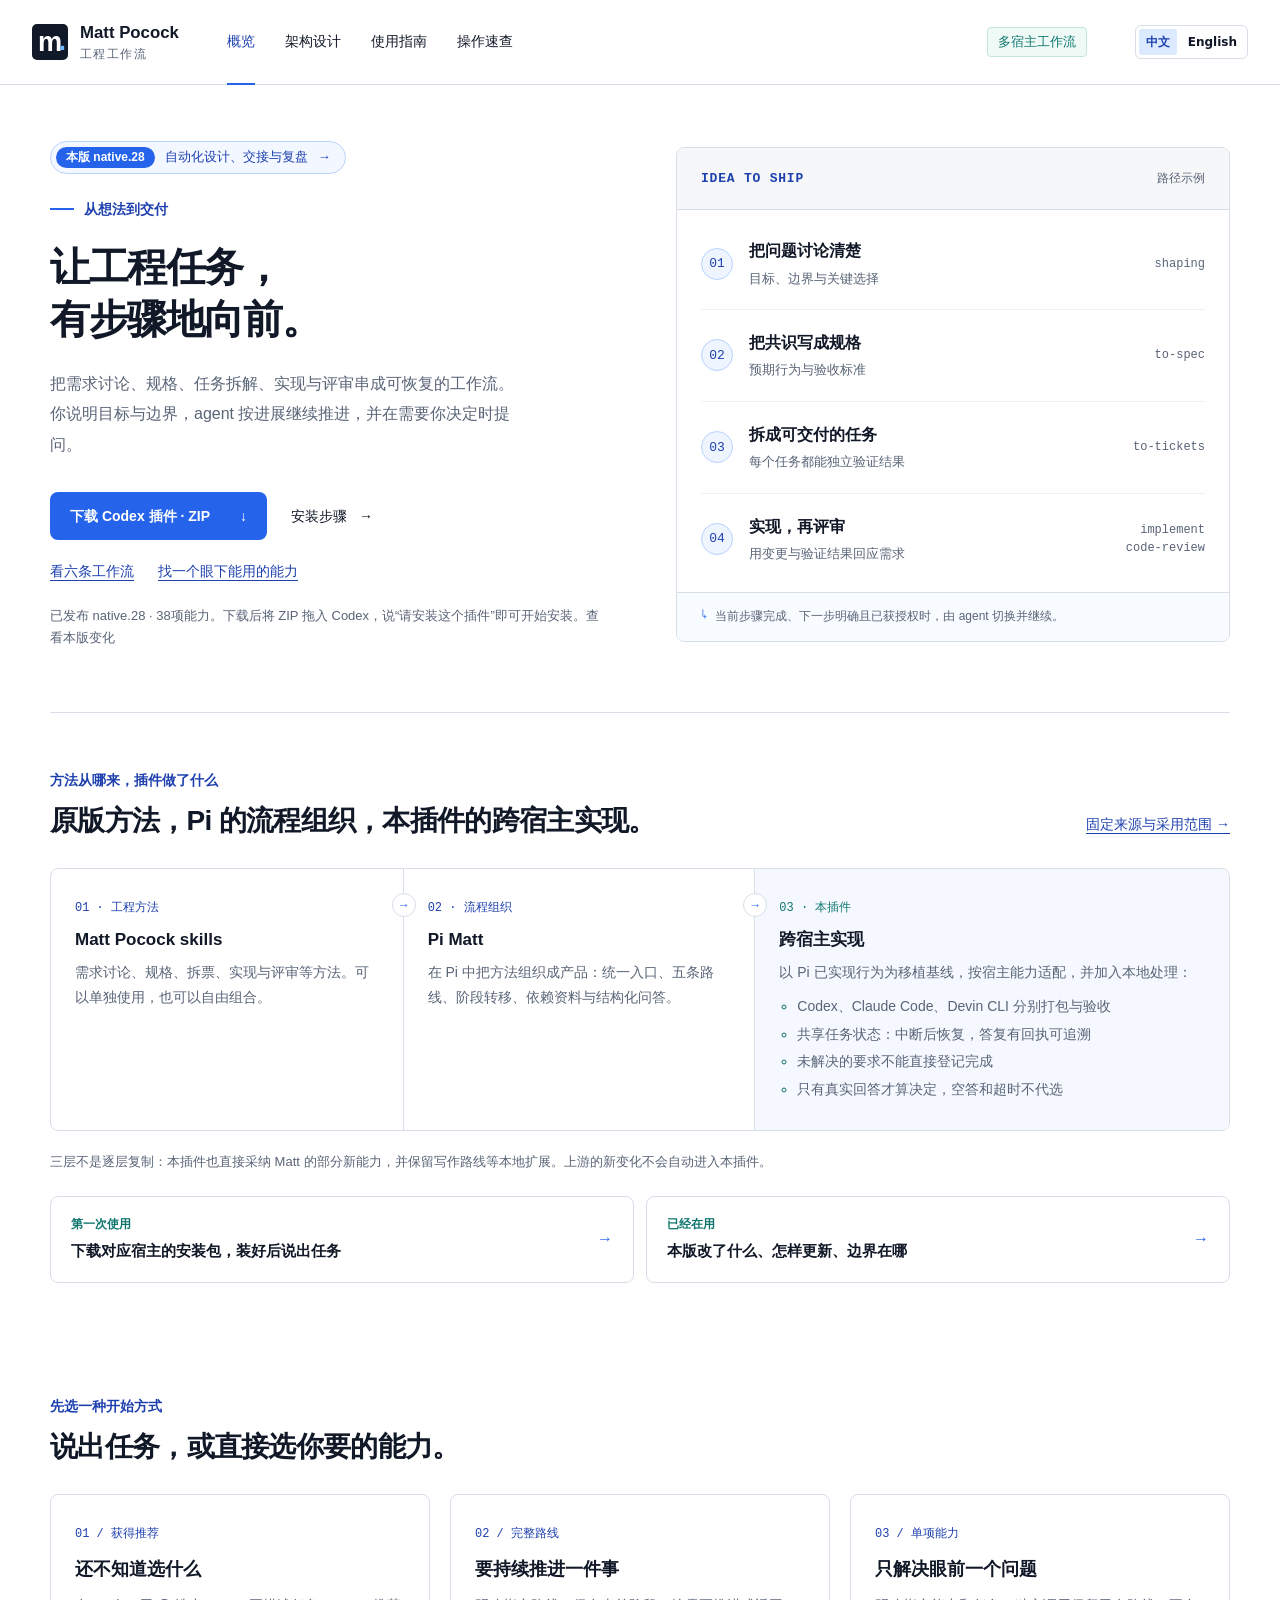
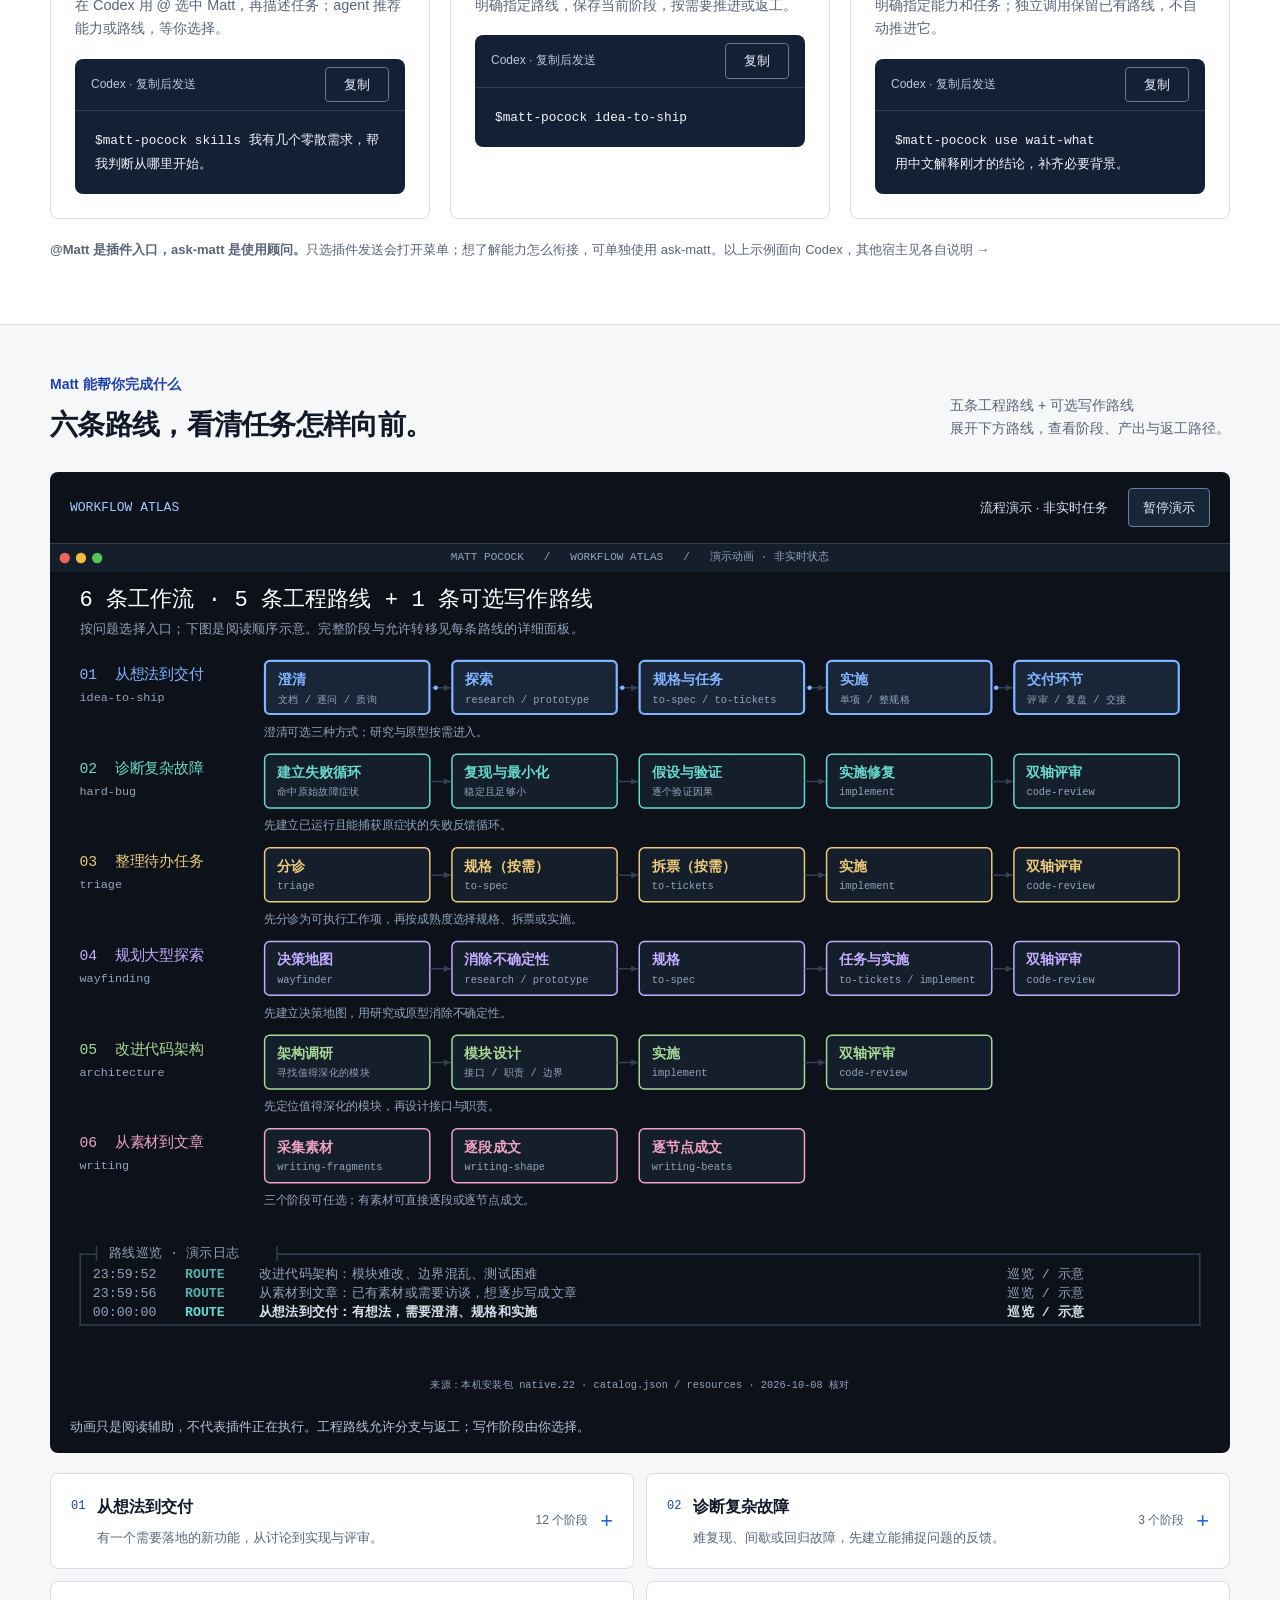
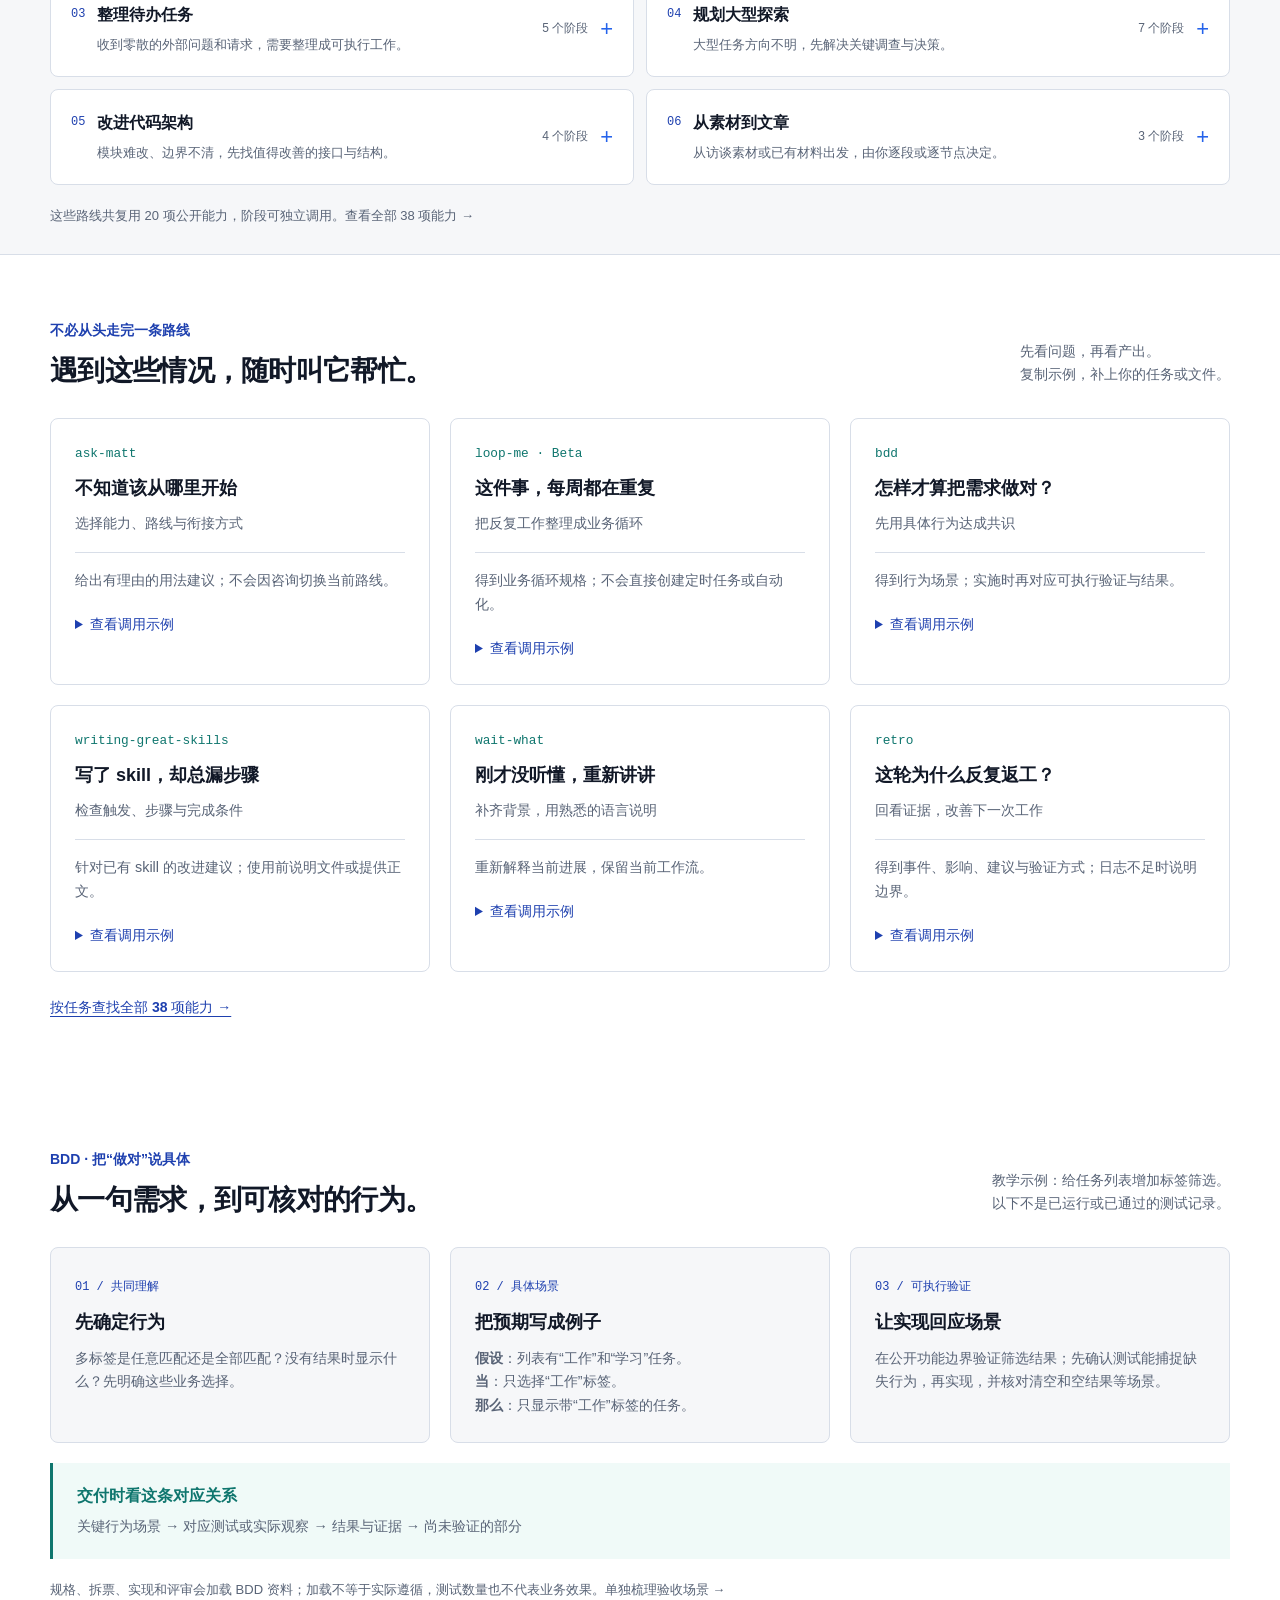
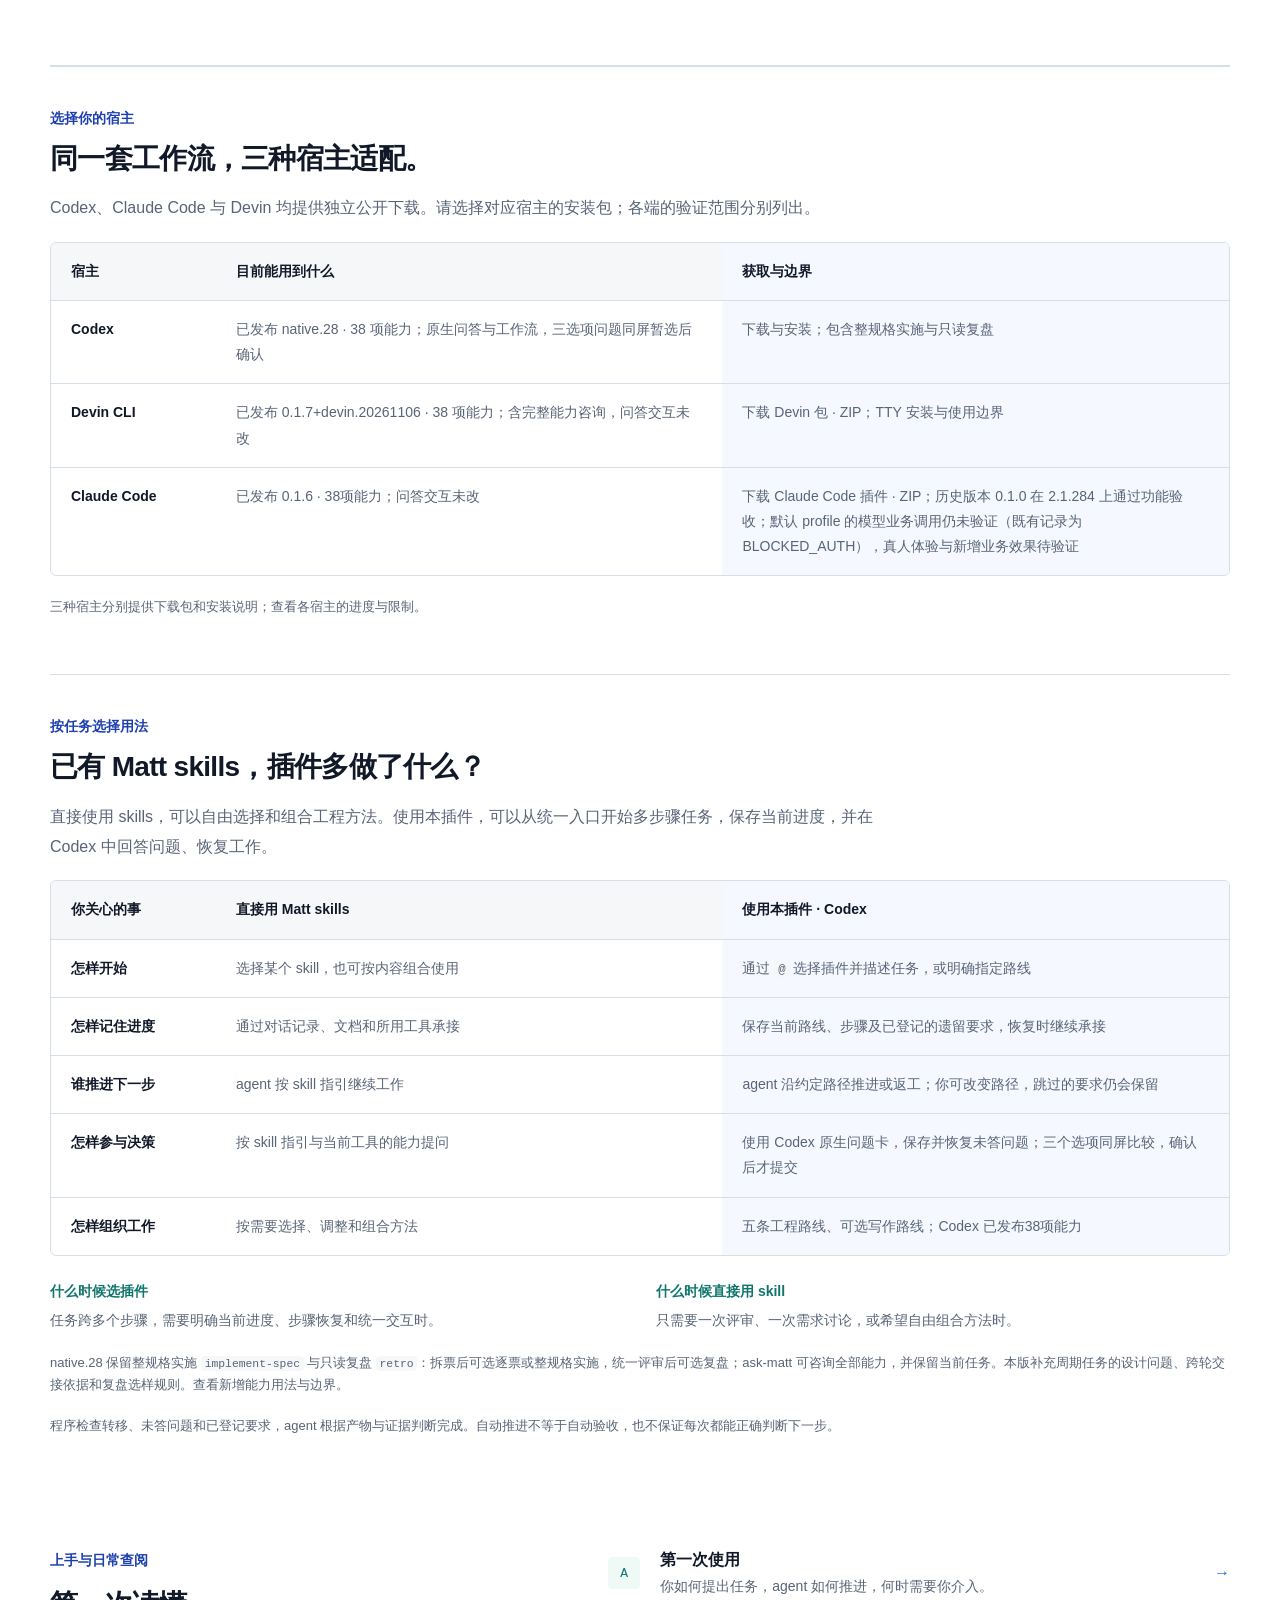
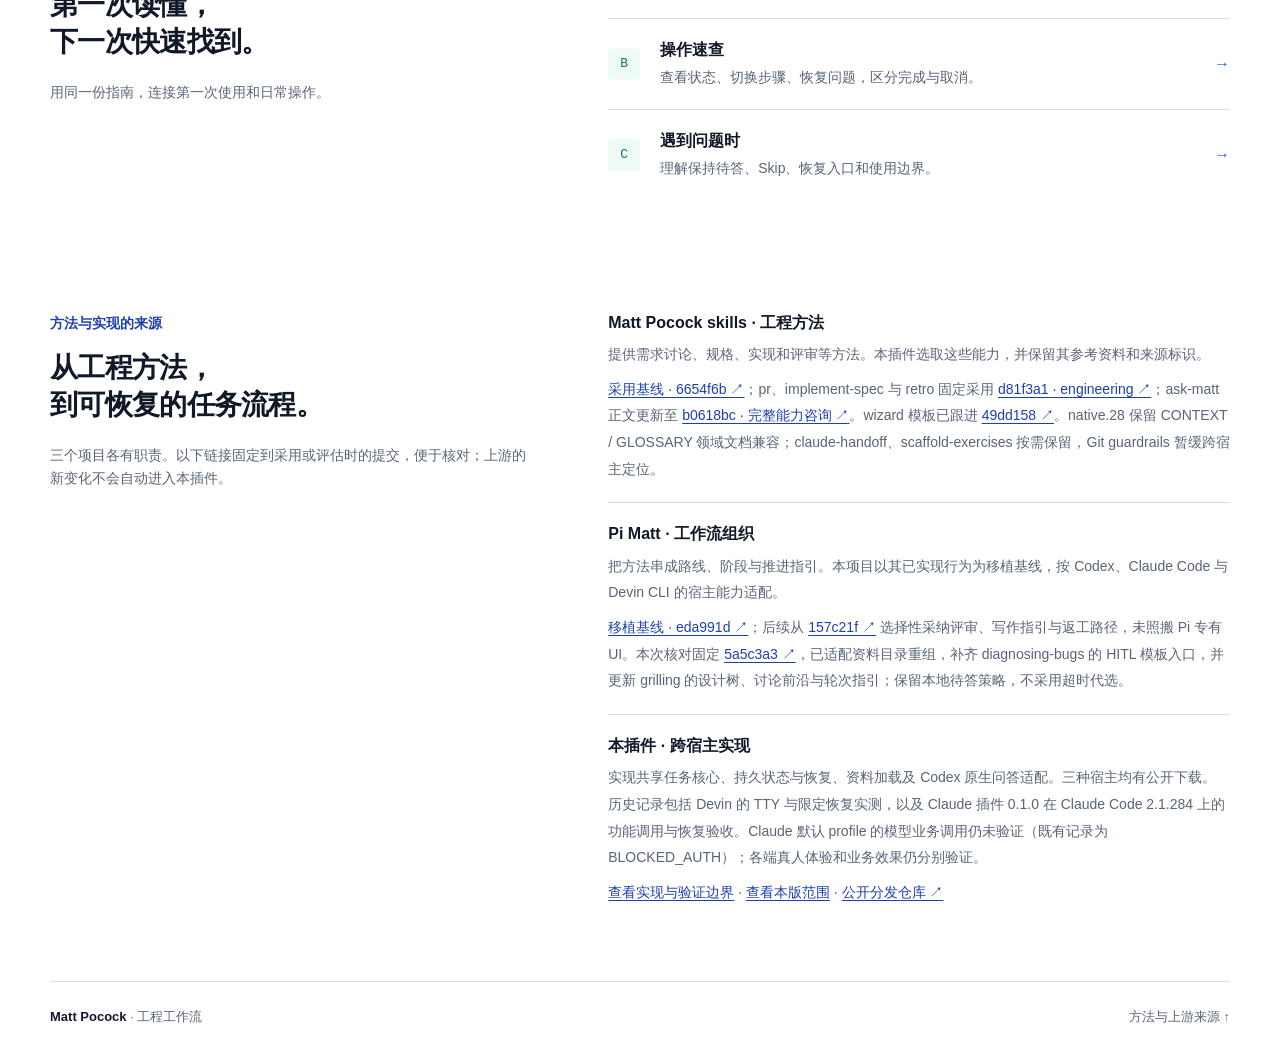
==== commit 74c2b944: "Publish recurring task design, handoff and retrospective updates" ====
--- a/index.html
+++ b/index.html
@@ -17,13 +17,13 @@
   </div></header>
   <main id="main">
     <section class="hero wrap" aria-labelledby="hero-title">
-      <div class="hero-copy"><a class="release-flag" href="guide.html#updates"><span class="release-flag-tag">本版 native.27.1</span><span>安装助手兼容更新</span><span aria-hidden="true">→</span></a>
+      <div class="hero-copy"><a class="release-flag" href="guide.html#updates"><span class="release-flag-tag">本版 native.28</span><span>自动化设计、交接与复盘</span><span aria-hidden="true">→</span></a>
         <p class="eyebrow"><span class="small-rule"></span>从想法到交付</p>
         <h1 id="hero-title">让工程任务，<br>有步骤地向前。</h1>
         <p class="lead">把需求讨论、规格、任务拆解、实现与评审串成可恢复的工作流。你说明目标与边界，agent 按进展继续推进，并在需要你决定时提问。</p>
         <div class="actions"><a class="button primary" href="https://ww880412.github.io/matt-pocock-guide/downloads/matt-pocock-codex.zip" download="matt-pocock-codex.zip">下载 Codex 插件 · ZIP <span aria-hidden="true">↓</span></a><a class="text-link" href="guide.html#before">安装步骤 <span aria-hidden="true">→</span></a></div>
         <p class="hero-usage-links"><a href="#workflows">看六条工作流</a><a href="#everyday">找一个眼下能用的能力</a></p>
-        <p class="hero-note">已发布 native.27.1 · 38项能力。下载后将 ZIP 拖入 Codex，说“请安装这个插件”即可开始安装。<a href="guide.html#updates">查看本版变化</a></p>
+        <p class="hero-note">已发布 native.28 · 38项能力。下载后将 ZIP 拖入 Codex，说“请安装这个插件”即可开始安装。<a href="guide.html#updates">查看本版变化</a></p>
       </div>
       <div class="journey" aria-label="Idea to Ship 工作流示例">
         <div class="journey-heading"><span class="mono">IDEA TO SHIP</span><span class="example-tag">路径示例</span></div>
@@ -155,9 +155,9 @@
         <caption class="sr-only">截至 2026-10-30 的宿主适配、验证与分发状态</caption>
         <thead><tr><th scope="col">宿主</th><th scope="col">目前能用到什么</th><th scope="col">获取与边界</th></tr></thead>
         <tbody>
-          <tr><th scope="row">Codex</th><td>已发布 native.27.1 · 38 项能力；原生问答与工作流，三选项问题同屏暂选后确认</td><td><a href="guide.html#before">下载与安装</a>；包含整规格实施与只读复盘</td></tr>
-          <tr><th scope="row">Devin CLI</th><td>已发布 0.1.6+devin.20261030 · 38 项能力；含完整能力咨询，问答交互未改</td><td><a href="https://ww880412.github.io/matt-pocock-guide/downloads/matt-pocock-devin.zip" download="matt-pocock-devin.zip">下载 Devin 包 · ZIP</a>；<a href="guide.html#devin">TTY 安装与使用边界</a></td></tr>
-          <tr><th scope="row">Claude Code</th><td>已发布 0.1.5 · 38项能力；问答交互未改</td><td><a href="https://ww880412.github.io/matt-pocock-guide/downloads/matt-pocock-claude.zip" download="matt-pocock-claude.zip">下载 Claude Code 插件 · ZIP</a>；历史版本 0.1.0 在 2.1.284 上通过功能验收；默认 profile 的模型业务调用仍未验证（既有记录为 BLOCKED_AUTH），真人体验与新增业务效果待验证</td></tr>
+          <tr><th scope="row">Codex</th><td>已发布 native.28 · 38 项能力；原生问答与工作流，三选项问题同屏暂选后确认</td><td><a href="guide.html#before">下载与安装</a>；包含整规格实施与只读复盘</td></tr>
+          <tr><th scope="row">Devin CLI</th><td>已发布 0.1.7+devin.20261106 · 38 项能力；含完整能力咨询，问答交互未改</td><td><a href="https://ww880412.github.io/matt-pocock-guide/downloads/matt-pocock-devin.zip" download="matt-pocock-devin.zip">下载 Devin 包 · ZIP</a>；<a href="guide.html#devin">TTY 安装与使用边界</a></td></tr>
+          <tr><th scope="row">Claude Code</th><td>已发布 0.1.6 · 38项能力；问答交互未改</td><td><a href="https://ww880412.github.io/matt-pocock-guide/downloads/matt-pocock-claude.zip" download="matt-pocock-claude.zip">下载 Claude Code 插件 · ZIP</a>；历史版本 0.1.0 在 2.1.284 上通过功能验收；默认 profile 的模型业务调用仍未验证（既有记录为 BLOCKED_AUTH），真人体验与新增业务效果待验证</td></tr>
         </tbody>
       </table></div>
       <p class="section-note">三种宿主分别提供下载包和安装说明；<a href="guide.html#hosts">查看各宿主的进度与限制</a>。</p>
@@ -178,7 +178,7 @@
         </tbody>
       </table></div>
       <div class="comparison-takeaways"><p><strong>什么时候选插件</strong>任务跨多个步骤，需要明确当前进度、步骤恢复和统一交互时。</p><p><strong>什么时候直接用 skill</strong>只需要一次评审、一次需求讨论，或希望自由组合方法时。</p></div>
-      <p class="section-note">native.27.1 保留整规格实施 <code>implement-spec</code> 与只读复盘 <code>retro</code>：拆票后可选逐票或整规格实施，统一评审后可选复盘；ask-matt 可咨询全部能力，并保留当前任务。本版更新独立代理上下文、仓库设置和任务跟踪指引，并修复 Codex 超长聊天的问题证明读取。<a href="guide.html#upstream-candidate">查看新增能力用法与边界</a>。</p>
+      <p class="section-note">native.28 保留整规格实施 <code>implement-spec</code> 与只读复盘 <code>retro</code>：拆票后可选逐票或整规格实施，统一评审后可选复盘；ask-matt 可咨询全部能力，并保留当前任务。本版补充周期任务的设计问题、跨轮交接依据和复盘选样规则。<a href="guide.html#upstream-candidate">查看新增能力用法与边界</a>。</p>
       <p class="section-note">程序检查转移、未答问题和已登记要求，agent 根据产物与证据判断完成。自动推进不等于自动验收，也不保证每次都能正确判断下一步。</p>
     </section>
     <section class="reading wrap" aria-labelledby="reading-title">
@@ -188,7 +188,7 @@
     <section class="reading wrap" id="sources" aria-labelledby="sources-title">
       <div><p class="eyebrow">方法与实现的来源</p><h2 id="sources-title">从工程方法，<br>到可恢复的任务流程。</h2><p>三个项目各有职责。以下链接固定到采用或评估时的提交，便于核对；上游的新变化不会自动进入本插件。</p></div>
       <div class="source-list">
-        <article><h3>Matt Pocock skills · 工程方法</h3><p>提供需求讨论、规格、实现和评审等方法。本插件选取这些能力，并保留其参考资料和来源标识。</p><p class="source-note"><a href="https://github.com/mattpocock/skills/tree/6654f6b60cd9d5be8b54c6fafe44346dabeb3b76">采用基线 · 6654f6b ↗</a>；pr、implement-spec 与 retro 固定采用 <a href="https://github.com/mattpocock/skills/tree/d81f3a183412e71a5b1e84ca21bc1a35eea03a60/skills/engineering">d81f3a1 · engineering ↗</a>；ask-matt 正文更新至 <a href="https://github.com/mattpocock/skills/blob/b0618bc436ad893b3c5e84e55fba86586d34a404/skills/engineering/ask-matt/SKILL.md">b0618bc · 完整能力咨询 ↗</a>。wizard 模板已跟进 <a href="https://github.com/mattpocock/skills/tree/49dd158d1076134a641b33efb035946536778336">49dd158 ↗</a>。native.27.1 保留 CONTEXT / GLOSSARY 领域文档兼容；claude-handoff、scaffold-exercises 按需保留，Git guardrails 暂缓跨宿主定位。</p></article>
+        <article><h3>Matt Pocock skills · 工程方法</h3><p>提供需求讨论、规格、实现和评审等方法。本插件选取这些能力，并保留其参考资料和来源标识。</p><p class="source-note"><a href="https://github.com/mattpocock/skills/tree/6654f6b60cd9d5be8b54c6fafe44346dabeb3b76">采用基线 · 6654f6b ↗</a>；pr、implement-spec 与 retro 固定采用 <a href="https://github.com/mattpocock/skills/tree/d81f3a183412e71a5b1e84ca21bc1a35eea03a60/skills/engineering">d81f3a1 · engineering ↗</a>；ask-matt 正文更新至 <a href="https://github.com/mattpocock/skills/blob/b0618bc436ad893b3c5e84e55fba86586d34a404/skills/engineering/ask-matt/SKILL.md">b0618bc · 完整能力咨询 ↗</a>。wizard 模板已跟进 <a href="https://github.com/mattpocock/skills/tree/49dd158d1076134a641b33efb035946536778336">49dd158 ↗</a>。native.28 保留 CONTEXT / GLOSSARY 领域文档兼容；claude-handoff、scaffold-exercises 按需保留，Git guardrails 暂缓跨宿主定位。</p></article>
         <article><h3>Pi Matt · 工作流组织</h3><p>把方法串成路线、阶段与推进指引。本项目以其已实现行为为移植基线，按 Codex、Claude Code 与 Devin CLI 的宿主能力适配。</p><p class="source-note"><a href="https://github.com/FradSer/pi-packages/tree/eda991d4d793158f3f59d996b8ba049e9fb64d02/packages/matt-pocock">移植基线 · eda991d ↗</a>；后续从 <a href="https://github.com/FradSer/pi-packages/tree/157c21f75481f575f3c3575dc18e6f8ee271c756/packages/matt-pocock">157c21f ↗</a> 选择性采纳评审、写作指引与返工路径，未照搬 Pi 专有 UI。本次核对固定 <a href="https://github.com/FradSer/pi-packages/tree/5a5c3a3fd38c0760553070b09c94ef2c7b5ffa44/packages/matt-pocock">5a5c3a3 ↗</a>，已适配资料目录重组，补齐 diagnosing-bugs 的 HITL 模板入口，并更新 grilling 的设计树、讨论前沿与轮次指引；保留本地待答策略，不采用超时代选。</p></article>
         <article><h3>本插件 · 跨宿主实现</h3><p>实现共享任务核心、持久状态与恢复、资料加载及 Codex 原生问答适配。三种宿主均有公开下载。历史记录包括 Devin 的 TTY 与限定恢复实测，以及 Claude 插件 0.1.0 在 Claude Code 2.1.284 上的功能调用与恢复验收。Claude 默认 profile 的模型业务调用仍未验证（既有记录为 BLOCKED_AUTH）；各端真人体验和业务效果仍分别验证。</p><p class="source-note"><a href="architecture.html">查看实现与验证边界</a> · <a href="guide.html#updates">查看本版范围</a> · <a href="https://github.com/ww880412/matt-pocock-guide">公开分发仓库 ↗</a></p></article>
       </div>
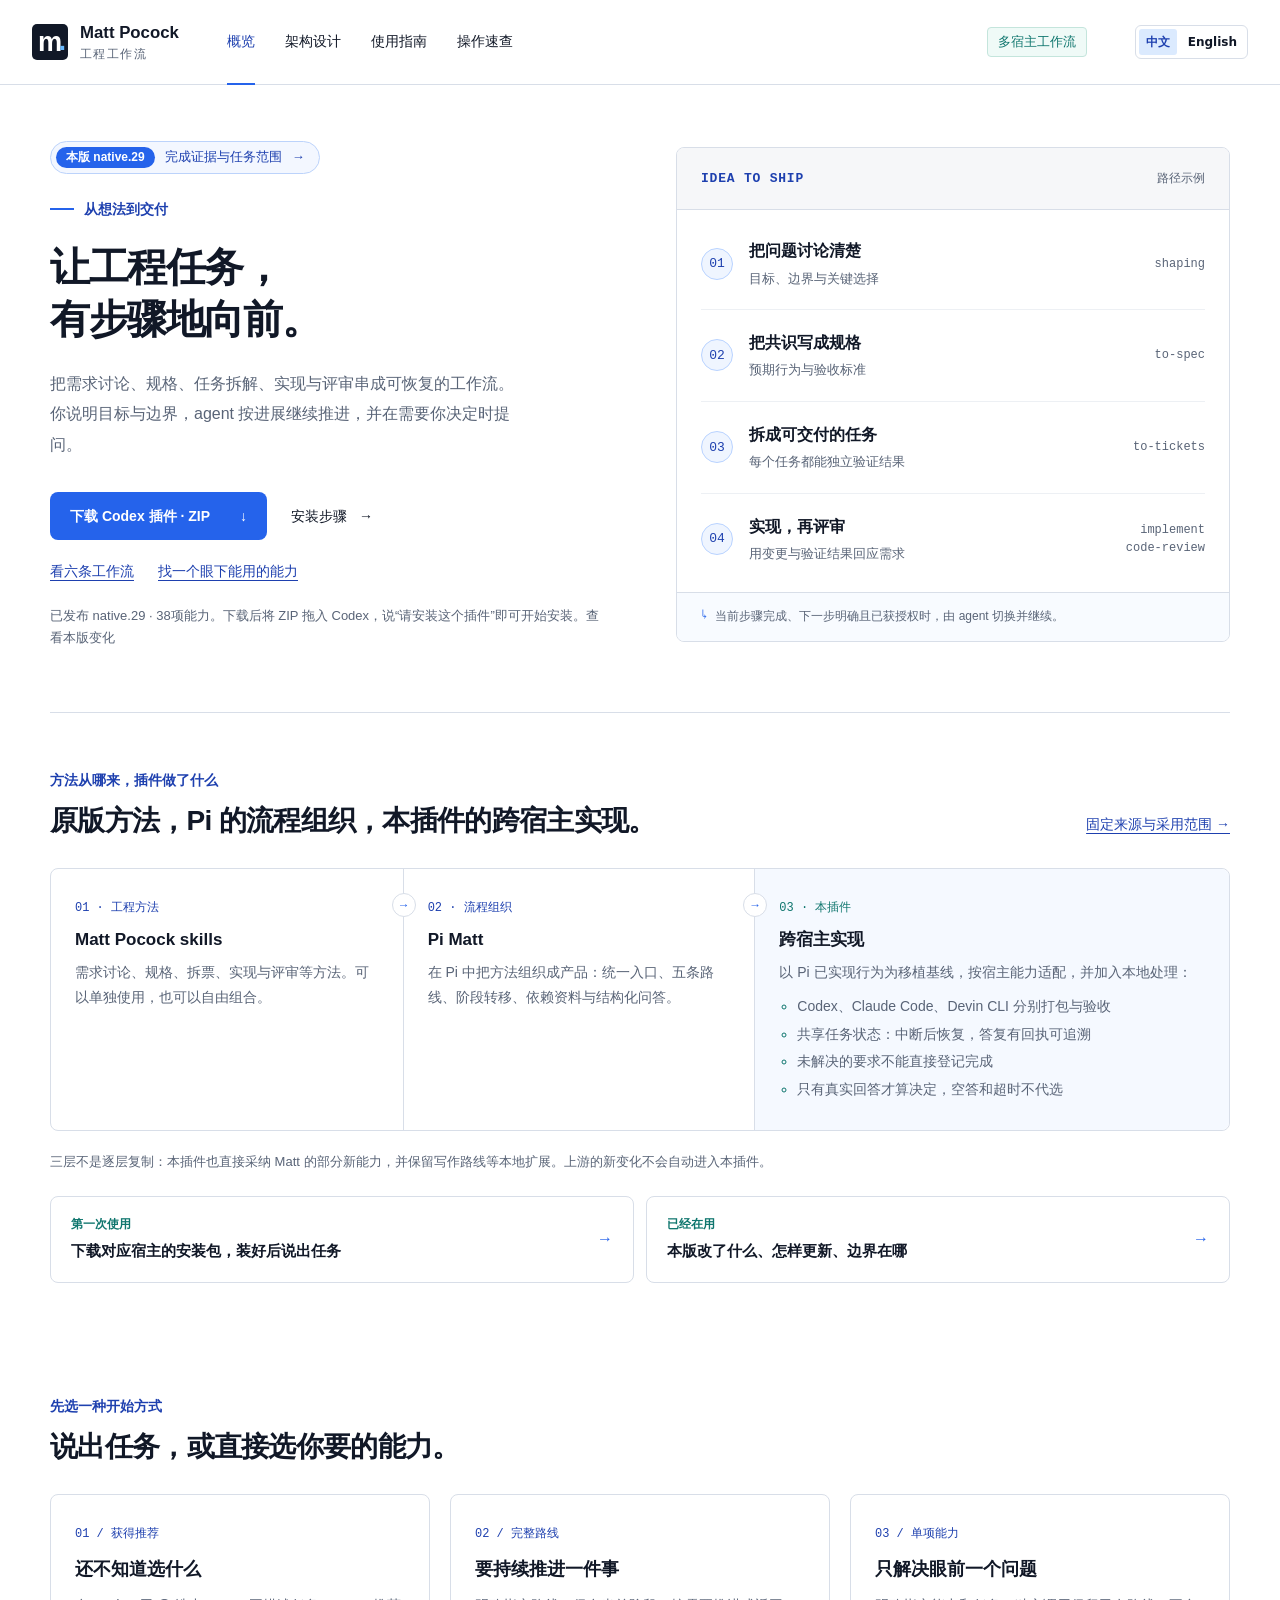
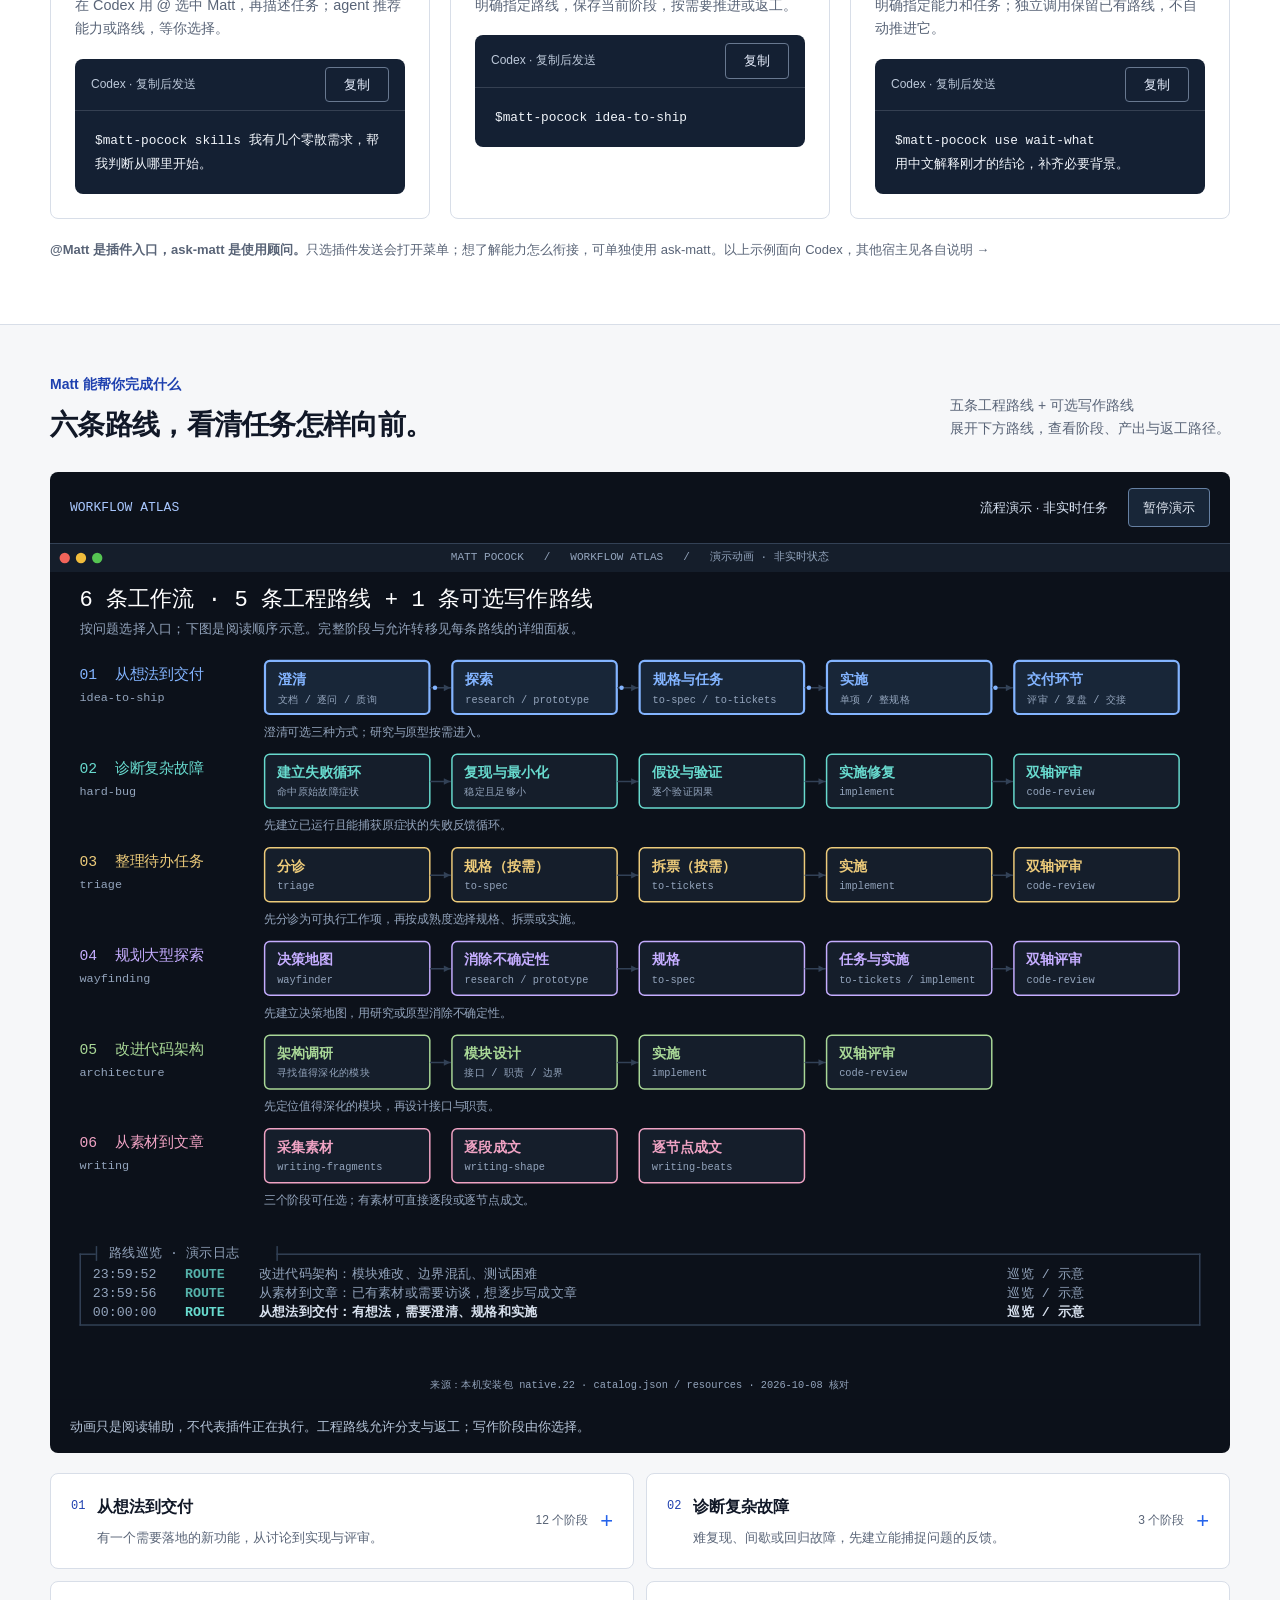
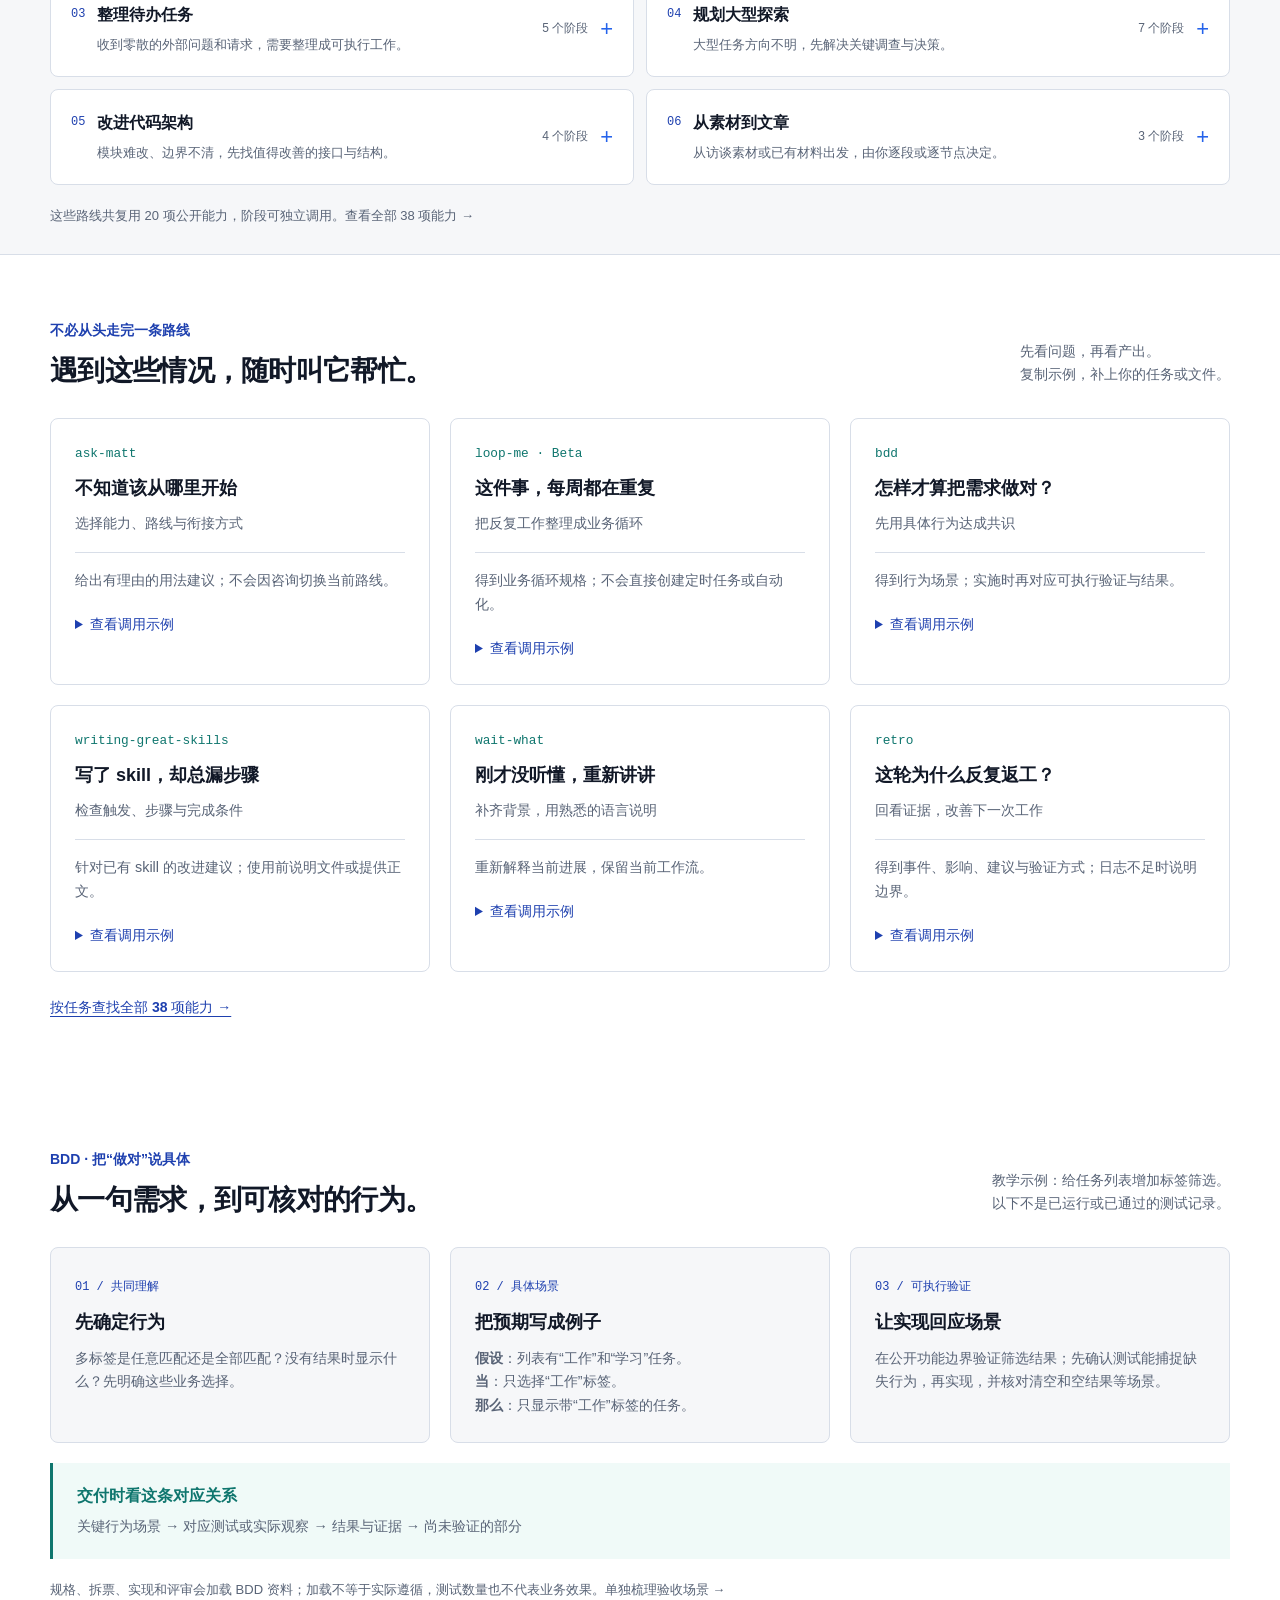
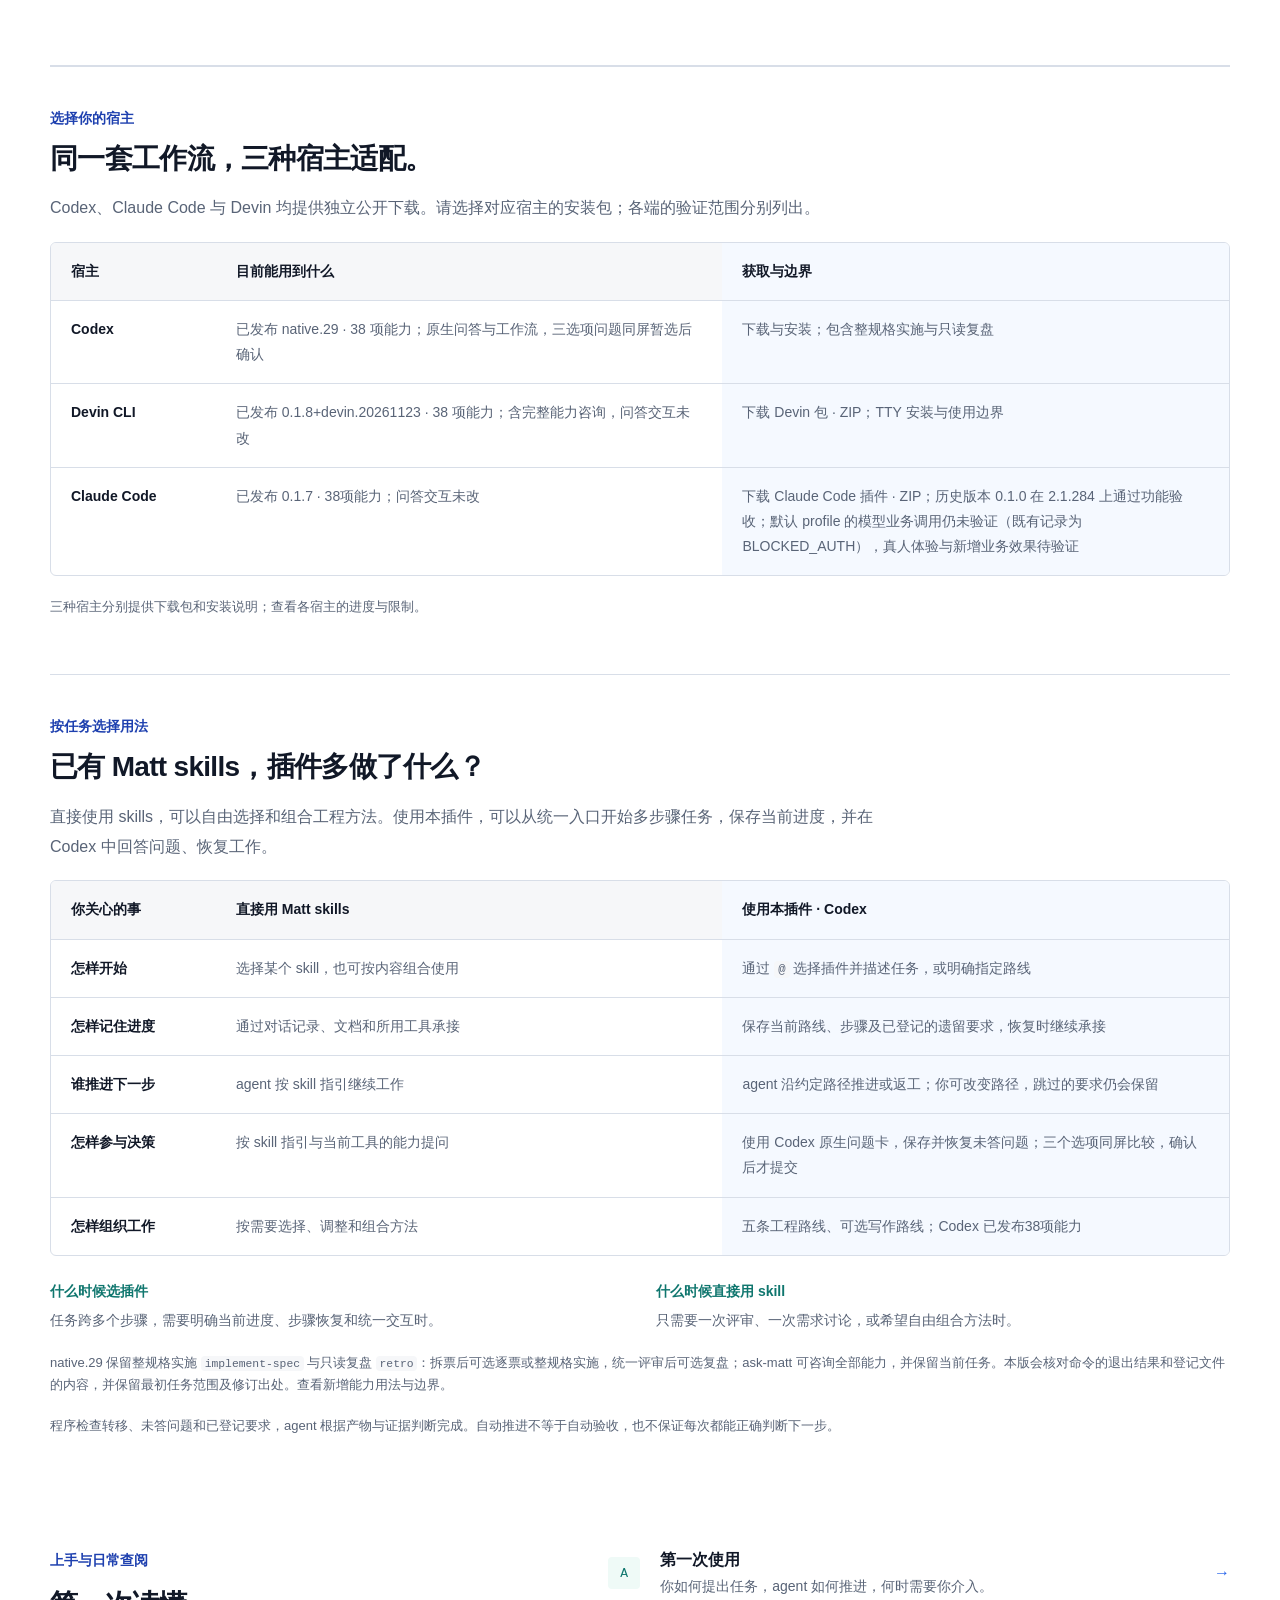
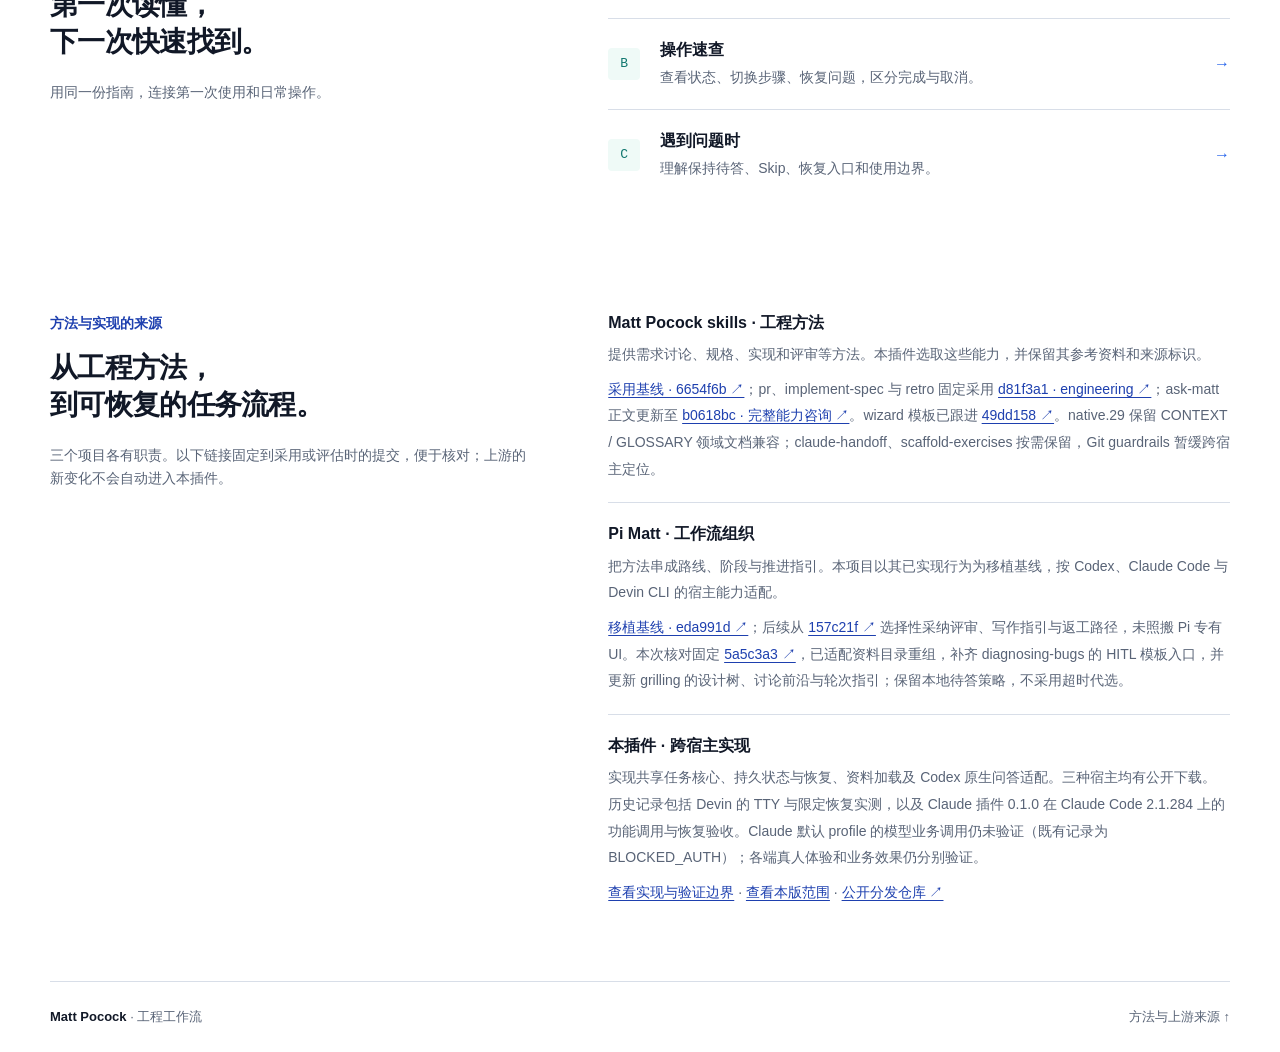
==== commit 81d4cce7: "Release workflow verification and scope history for Codex, Claude and Devin" ====
--- a/index.html
+++ b/index.html
@@ -17,13 +17,13 @@
   </div></header>
   <main id="main">
     <section class="hero wrap" aria-labelledby="hero-title">
-      <div class="hero-copy"><a class="release-flag" href="guide.html#updates"><span class="release-flag-tag">本版 native.28</span><span>自动化设计、交接与复盘</span><span aria-hidden="true">→</span></a>
+      <div class="hero-copy"><a class="release-flag" href="guide.html#updates"><span class="release-flag-tag">本版 native.29</span><span>完成证据与任务范围</span><span aria-hidden="true">→</span></a>
         <p class="eyebrow"><span class="small-rule"></span>从想法到交付</p>
         <h1 id="hero-title">让工程任务，<br>有步骤地向前。</h1>
         <p class="lead">把需求讨论、规格、任务拆解、实现与评审串成可恢复的工作流。你说明目标与边界，agent 按进展继续推进，并在需要你决定时提问。</p>
         <div class="actions"><a class="button primary" href="https://ww880412.github.io/matt-pocock-guide/downloads/matt-pocock-codex.zip" download="matt-pocock-codex.zip">下载 Codex 插件 · ZIP <span aria-hidden="true">↓</span></a><a class="text-link" href="guide.html#before">安装步骤 <span aria-hidden="true">→</span></a></div>
         <p class="hero-usage-links"><a href="#workflows">看六条工作流</a><a href="#everyday">找一个眼下能用的能力</a></p>
-        <p class="hero-note">已发布 native.28 · 38项能力。下载后将 ZIP 拖入 Codex，说“请安装这个插件”即可开始安装。<a href="guide.html#updates">查看本版变化</a></p>
+        <p class="hero-note">已发布 native.29 · 38项能力。下载后将 ZIP 拖入 Codex，说“请安装这个插件”即可开始安装。<a href="guide.html#updates">查看本版变化</a></p>
       </div>
       <div class="journey" aria-label="Idea to Ship 工作流示例">
         <div class="journey-heading"><span class="mono">IDEA TO SHIP</span><span class="example-tag">路径示例</span></div>
@@ -155,9 +155,9 @@
         <caption class="sr-only">截至 2026-10-30 的宿主适配、验证与分发状态</caption>
         <thead><tr><th scope="col">宿主</th><th scope="col">目前能用到什么</th><th scope="col">获取与边界</th></tr></thead>
         <tbody>
-          <tr><th scope="row">Codex</th><td>已发布 native.28 · 38 项能力；原生问答与工作流，三选项问题同屏暂选后确认</td><td><a href="guide.html#before">下载与安装</a>；包含整规格实施与只读复盘</td></tr>
-          <tr><th scope="row">Devin CLI</th><td>已发布 0.1.7+devin.20261106 · 38 项能力；含完整能力咨询，问答交互未改</td><td><a href="https://ww880412.github.io/matt-pocock-guide/downloads/matt-pocock-devin.zip" download="matt-pocock-devin.zip">下载 Devin 包 · ZIP</a>；<a href="guide.html#devin">TTY 安装与使用边界</a></td></tr>
-          <tr><th scope="row">Claude Code</th><td>已发布 0.1.6 · 38项能力；问答交互未改</td><td><a href="https://ww880412.github.io/matt-pocock-guide/downloads/matt-pocock-claude.zip" download="matt-pocock-claude.zip">下载 Claude Code 插件 · ZIP</a>；历史版本 0.1.0 在 2.1.284 上通过功能验收；默认 profile 的模型业务调用仍未验证（既有记录为 BLOCKED_AUTH），真人体验与新增业务效果待验证</td></tr>
+          <tr><th scope="row">Codex</th><td>已发布 native.29 · 38 项能力；原生问答与工作流，三选项问题同屏暂选后确认</td><td><a href="guide.html#before">下载与安装</a>；包含整规格实施与只读复盘</td></tr>
+          <tr><th scope="row">Devin CLI</th><td>已发布 0.1.8+devin.20261123 · 38 项能力；含完整能力咨询，问答交互未改</td><td><a href="https://ww880412.github.io/matt-pocock-guide/downloads/matt-pocock-devin.zip" download="matt-pocock-devin.zip">下载 Devin 包 · ZIP</a>；<a href="guide.html#devin">TTY 安装与使用边界</a></td></tr>
+          <tr><th scope="row">Claude Code</th><td>已发布 0.1.7 · 38项能力；问答交互未改</td><td><a href="https://ww880412.github.io/matt-pocock-guide/downloads/matt-pocock-claude.zip" download="matt-pocock-claude.zip">下载 Claude Code 插件 · ZIP</a>；历史版本 0.1.0 在 2.1.284 上通过功能验收；默认 profile 的模型业务调用仍未验证（既有记录为 BLOCKED_AUTH），真人体验与新增业务效果待验证</td></tr>
         </tbody>
       </table></div>
       <p class="section-note">三种宿主分别提供下载包和安装说明；<a href="guide.html#hosts">查看各宿主的进度与限制</a>。</p>
@@ -178,7 +178,7 @@
         </tbody>
       </table></div>
       <div class="comparison-takeaways"><p><strong>什么时候选插件</strong>任务跨多个步骤，需要明确当前进度、步骤恢复和统一交互时。</p><p><strong>什么时候直接用 skill</strong>只需要一次评审、一次需求讨论，或希望自由组合方法时。</p></div>
-      <p class="section-note">native.28 保留整规格实施 <code>implement-spec</code> 与只读复盘 <code>retro</code>：拆票后可选逐票或整规格实施，统一评审后可选复盘；ask-matt 可咨询全部能力，并保留当前任务。本版补充周期任务的设计问题、跨轮交接依据和复盘选样规则。<a href="guide.html#upstream-candidate">查看新增能力用法与边界</a>。</p>
+      <p class="section-note">native.29 保留整规格实施 <code>implement-spec</code> 与只读复盘 <code>retro</code>：拆票后可选逐票或整规格实施，统一评审后可选复盘；ask-matt 可咨询全部能力，并保留当前任务。本版会核对命令的退出结果和登记文件的内容，并保留最初任务范围及修订出处。<a href="guide.html#upstream-candidate">查看新增能力用法与边界</a>。</p>
       <p class="section-note">程序检查转移、未答问题和已登记要求，agent 根据产物与证据判断完成。自动推进不等于自动验收，也不保证每次都能正确判断下一步。</p>
     </section>
     <section class="reading wrap" aria-labelledby="reading-title">
@@ -188,7 +188,7 @@
     <section class="reading wrap" id="sources" aria-labelledby="sources-title">
       <div><p class="eyebrow">方法与实现的来源</p><h2 id="sources-title">从工程方法，<br>到可恢复的任务流程。</h2><p>三个项目各有职责。以下链接固定到采用或评估时的提交，便于核对；上游的新变化不会自动进入本插件。</p></div>
       <div class="source-list">
-        <article><h3>Matt Pocock skills · 工程方法</h3><p>提供需求讨论、规格、实现和评审等方法。本插件选取这些能力，并保留其参考资料和来源标识。</p><p class="source-note"><a href="https://github.com/mattpocock/skills/tree/6654f6b60cd9d5be8b54c6fafe44346dabeb3b76">采用基线 · 6654f6b ↗</a>；pr、implement-spec 与 retro 固定采用 <a href="https://github.com/mattpocock/skills/tree/d81f3a183412e71a5b1e84ca21bc1a35eea03a60/skills/engineering">d81f3a1 · engineering ↗</a>；ask-matt 正文更新至 <a href="https://github.com/mattpocock/skills/blob/b0618bc436ad893b3c5e84e55fba86586d34a404/skills/engineering/ask-matt/SKILL.md">b0618bc · 完整能力咨询 ↗</a>。wizard 模板已跟进 <a href="https://github.com/mattpocock/skills/tree/49dd158d1076134a641b33efb035946536778336">49dd158 ↗</a>。native.28 保留 CONTEXT / GLOSSARY 领域文档兼容；claude-handoff、scaffold-exercises 按需保留，Git guardrails 暂缓跨宿主定位。</p></article>
+        <article><h3>Matt Pocock skills · 工程方法</h3><p>提供需求讨论、规格、实现和评审等方法。本插件选取这些能力，并保留其参考资料和来源标识。</p><p class="source-note"><a href="https://github.com/mattpocock/skills/tree/6654f6b60cd9d5be8b54c6fafe44346dabeb3b76">采用基线 · 6654f6b ↗</a>；pr、implement-spec 与 retro 固定采用 <a href="https://github.com/mattpocock/skills/tree/d81f3a183412e71a5b1e84ca21bc1a35eea03a60/skills/engineering">d81f3a1 · engineering ↗</a>；ask-matt 正文更新至 <a href="https://github.com/mattpocock/skills/blob/b0618bc436ad893b3c5e84e55fba86586d34a404/skills/engineering/ask-matt/SKILL.md">b0618bc · 完整能力咨询 ↗</a>。wizard 模板已跟进 <a href="https://github.com/mattpocock/skills/tree/49dd158d1076134a641b33efb035946536778336">49dd158 ↗</a>。native.29 保留 CONTEXT / GLOSSARY 领域文档兼容；claude-handoff、scaffold-exercises 按需保留，Git guardrails 暂缓跨宿主定位。</p></article>
         <article><h3>Pi Matt · 工作流组织</h3><p>把方法串成路线、阶段与推进指引。本项目以其已实现行为为移植基线，按 Codex、Claude Code 与 Devin CLI 的宿主能力适配。</p><p class="source-note"><a href="https://github.com/FradSer/pi-packages/tree/eda991d4d793158f3f59d996b8ba049e9fb64d02/packages/matt-pocock">移植基线 · eda991d ↗</a>；后续从 <a href="https://github.com/FradSer/pi-packages/tree/157c21f75481f575f3c3575dc18e6f8ee271c756/packages/matt-pocock">157c21f ↗</a> 选择性采纳评审、写作指引与返工路径，未照搬 Pi 专有 UI。本次核对固定 <a href="https://github.com/FradSer/pi-packages/tree/5a5c3a3fd38c0760553070b09c94ef2c7b5ffa44/packages/matt-pocock">5a5c3a3 ↗</a>，已适配资料目录重组，补齐 diagnosing-bugs 的 HITL 模板入口，并更新 grilling 的设计树、讨论前沿与轮次指引；保留本地待答策略，不采用超时代选。</p></article>
         <article><h3>本插件 · 跨宿主实现</h3><p>实现共享任务核心、持久状态与恢复、资料加载及 Codex 原生问答适配。三种宿主均有公开下载。历史记录包括 Devin 的 TTY 与限定恢复实测，以及 Claude 插件 0.1.0 在 Claude Code 2.1.284 上的功能调用与恢复验收。Claude 默认 profile 的模型业务调用仍未验证（既有记录为 BLOCKED_AUTH）；各端真人体验和业务效果仍分别验证。</p><p class="source-note"><a href="architecture.html">查看实现与验证边界</a> · <a href="guide.html#updates">查看本版范围</a> · <a href="https://github.com/ww880412/matt-pocock-guide">公开分发仓库 ↗</a></p></article>
       </div>
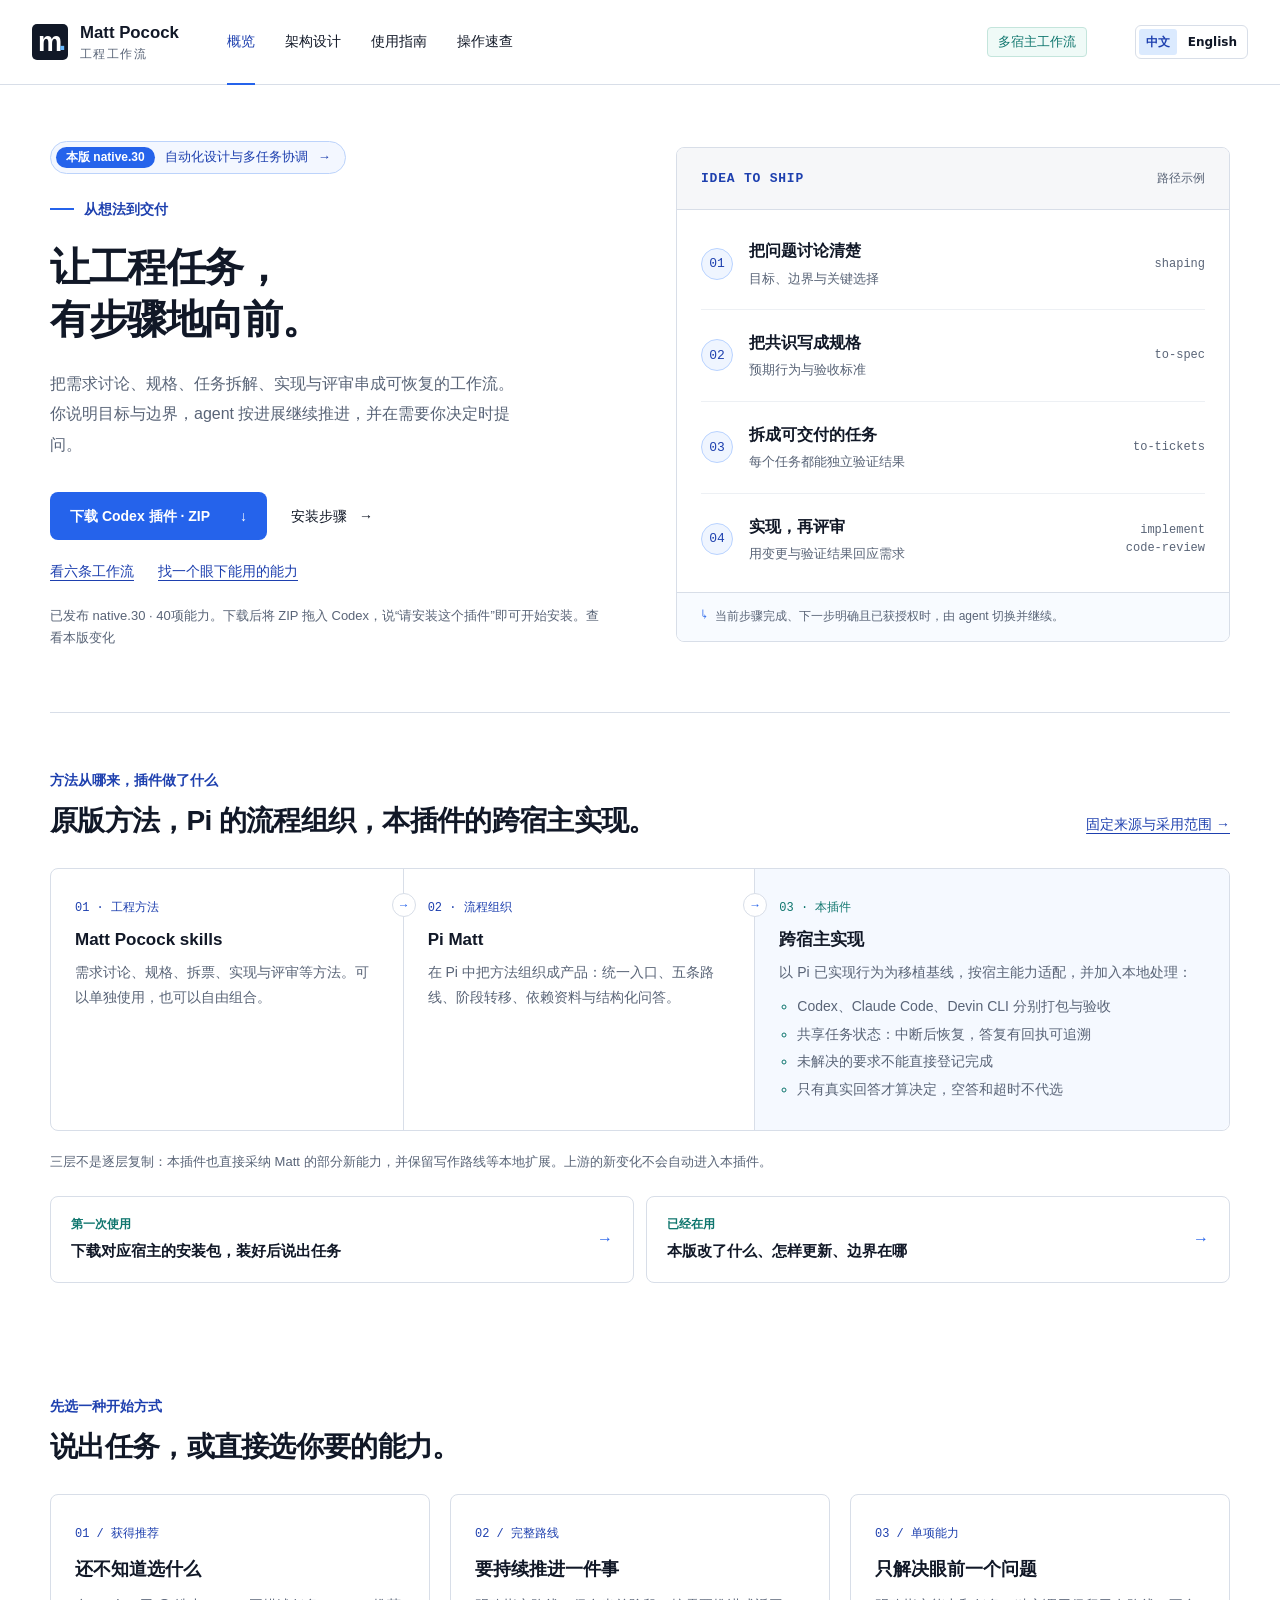
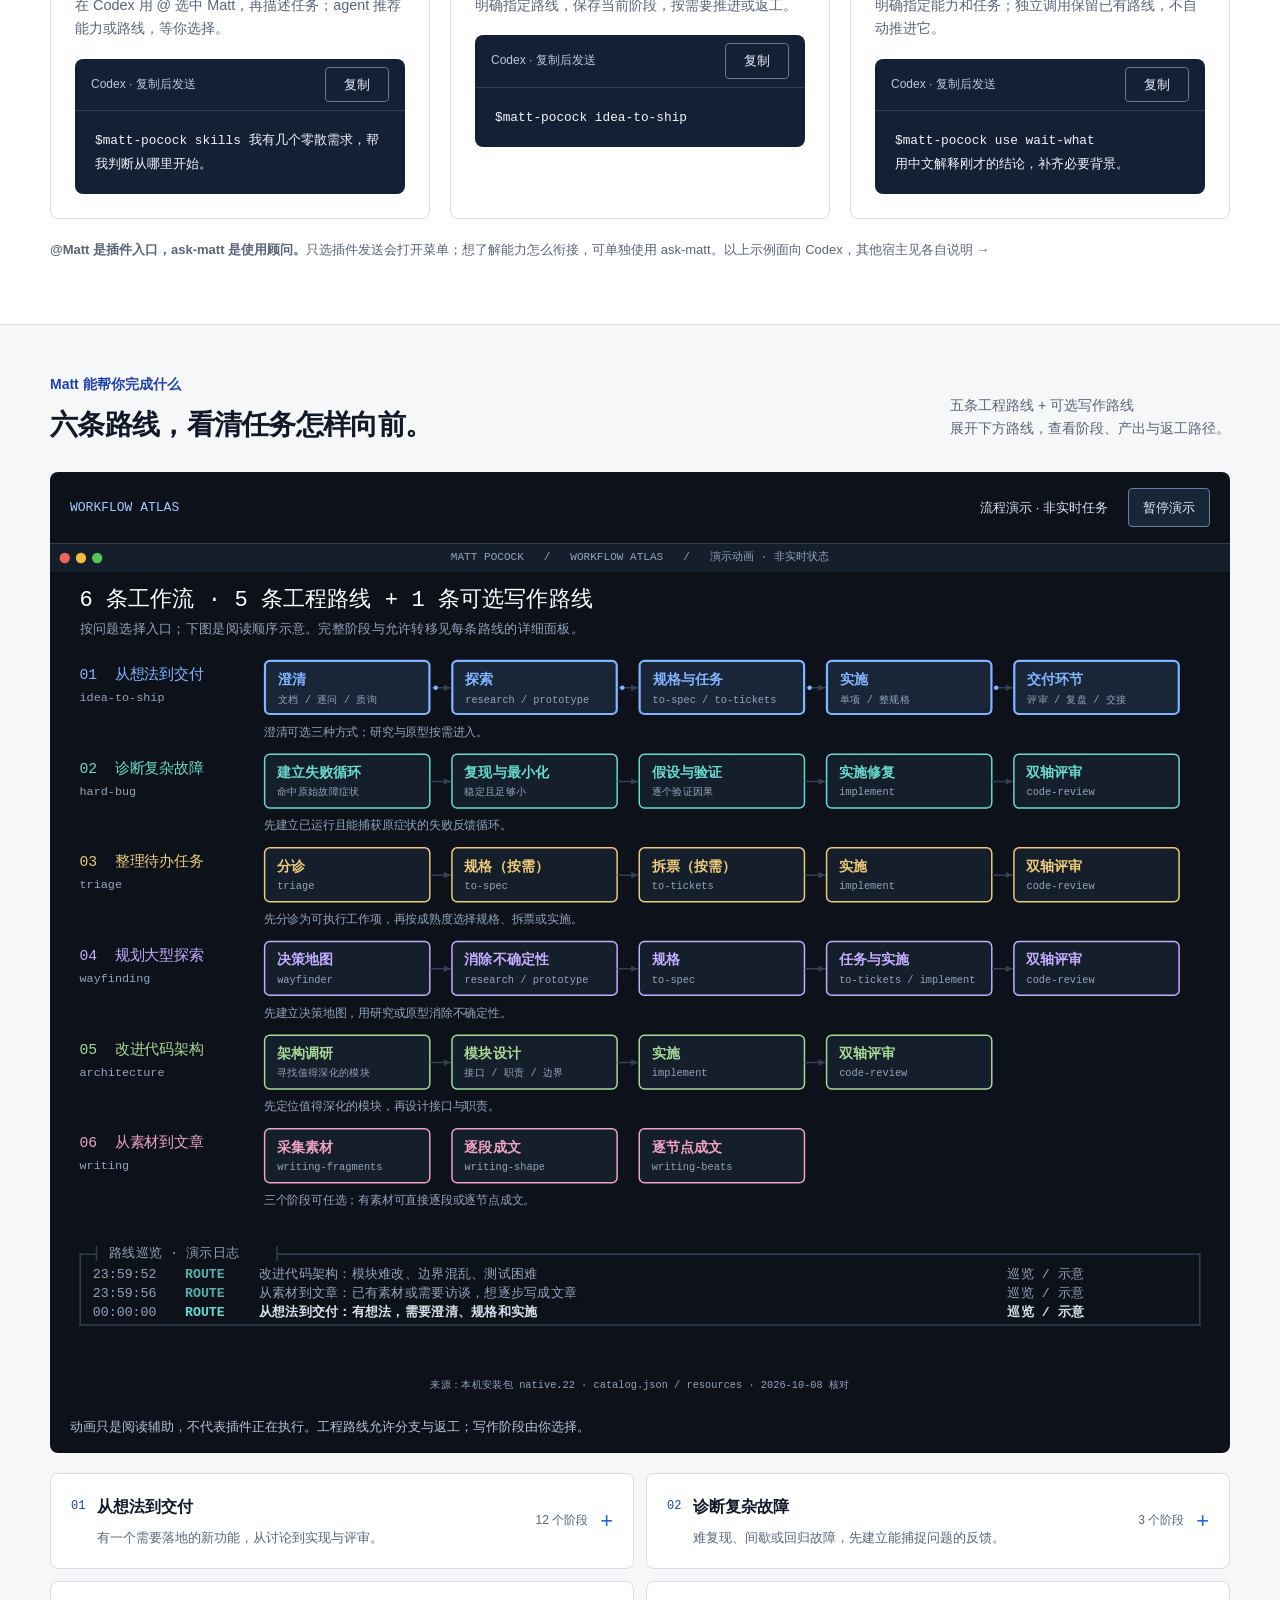
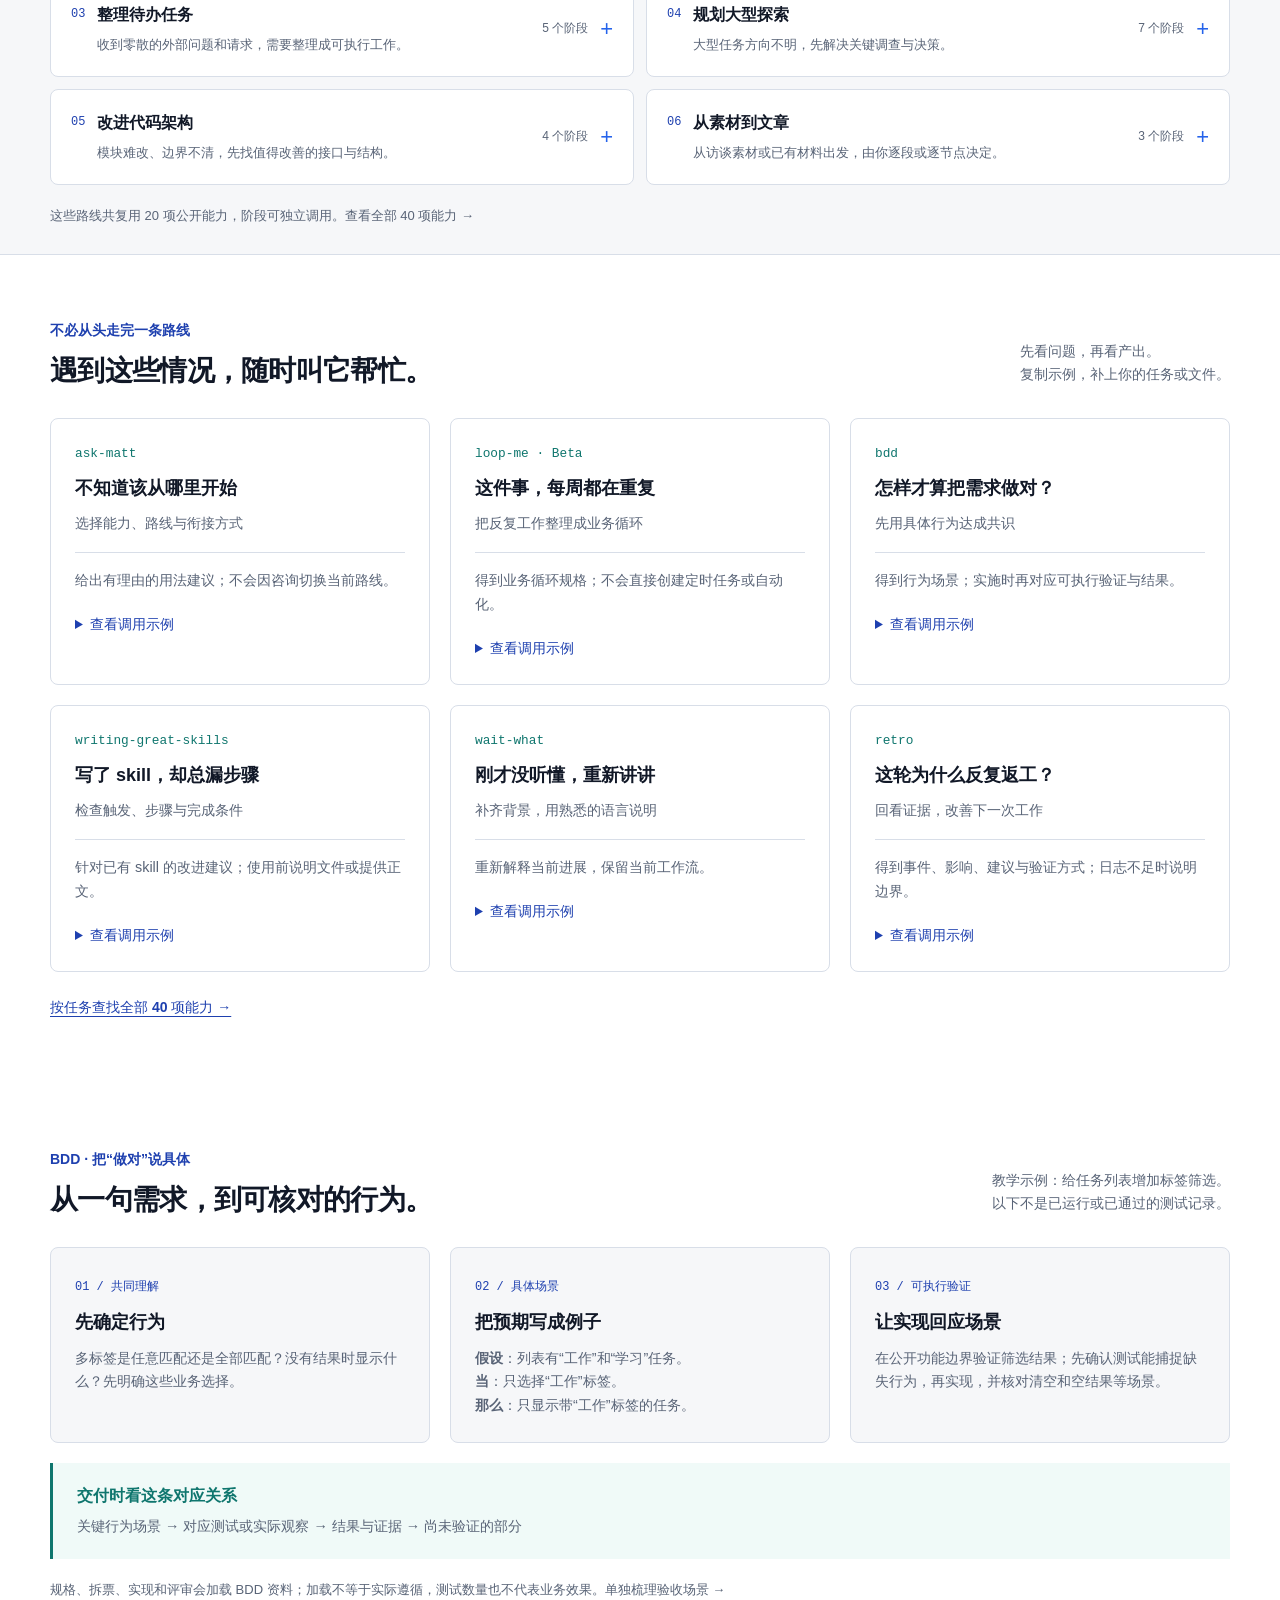
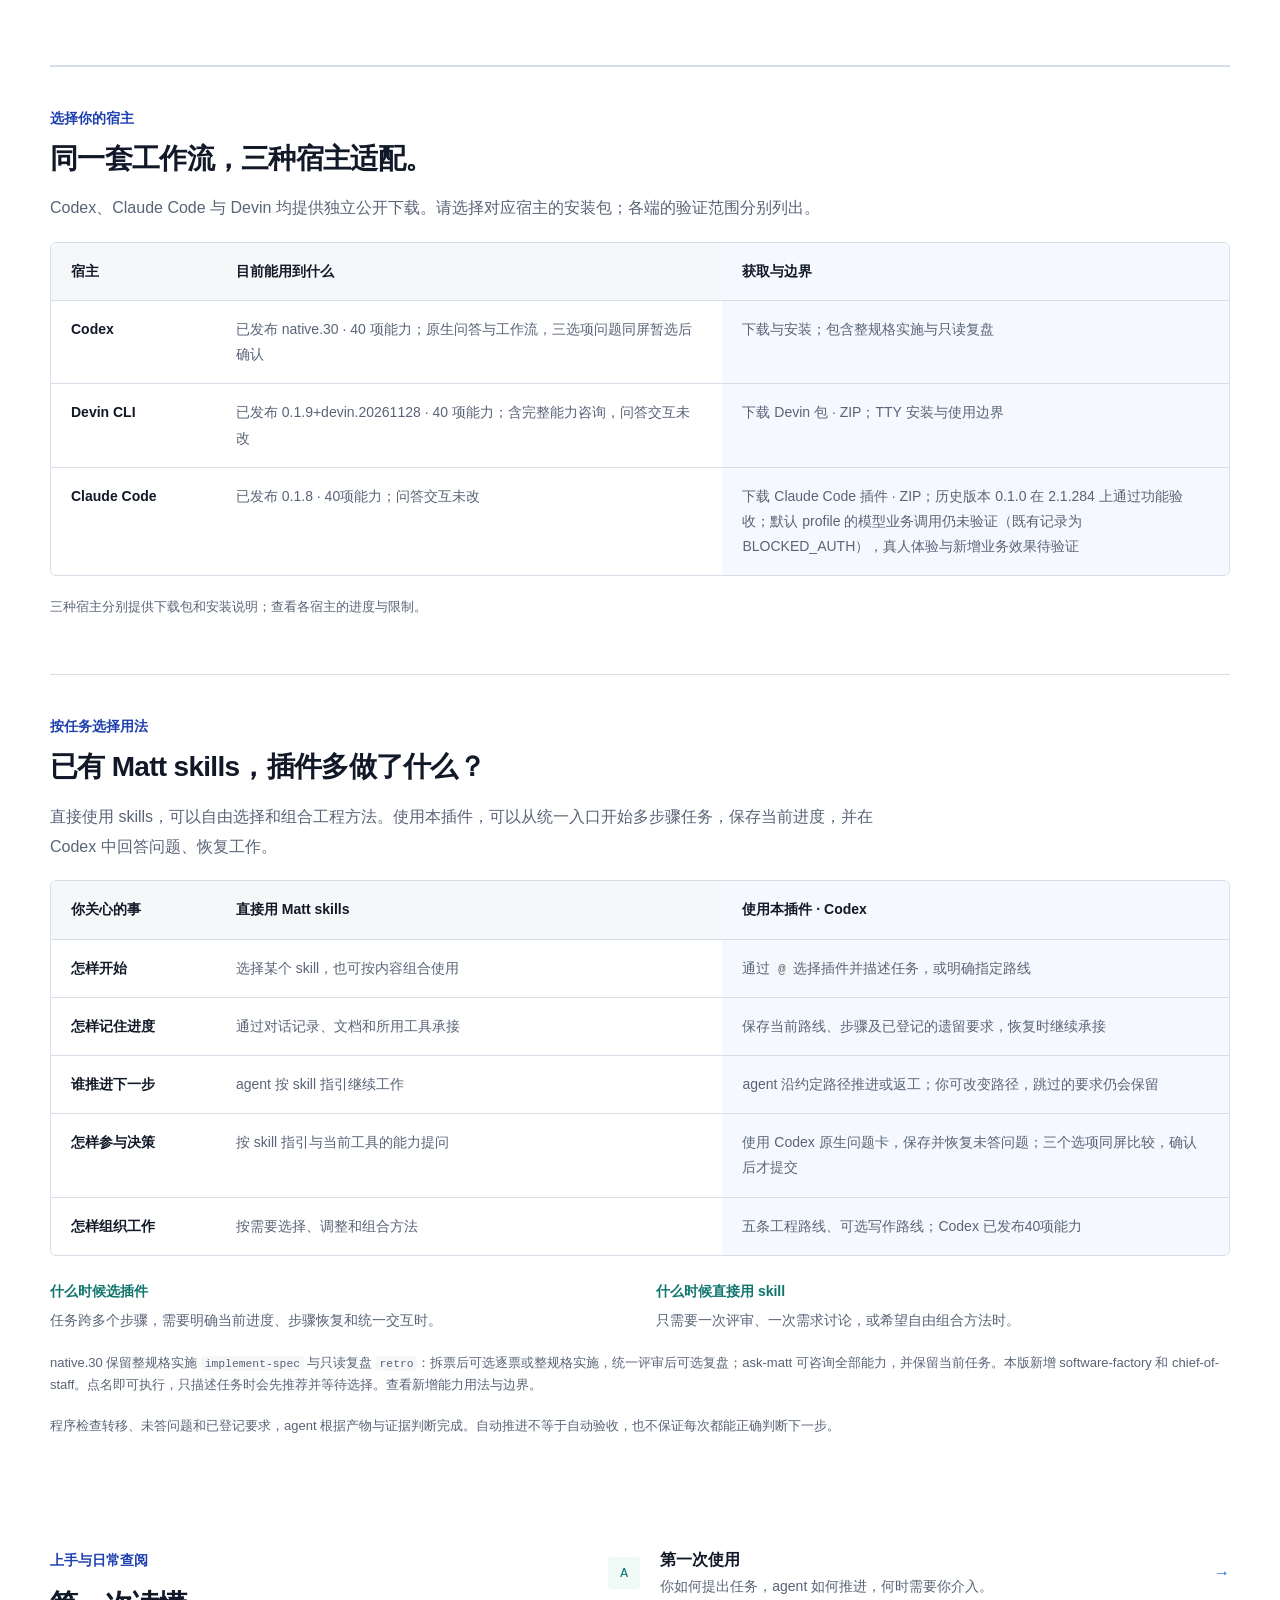
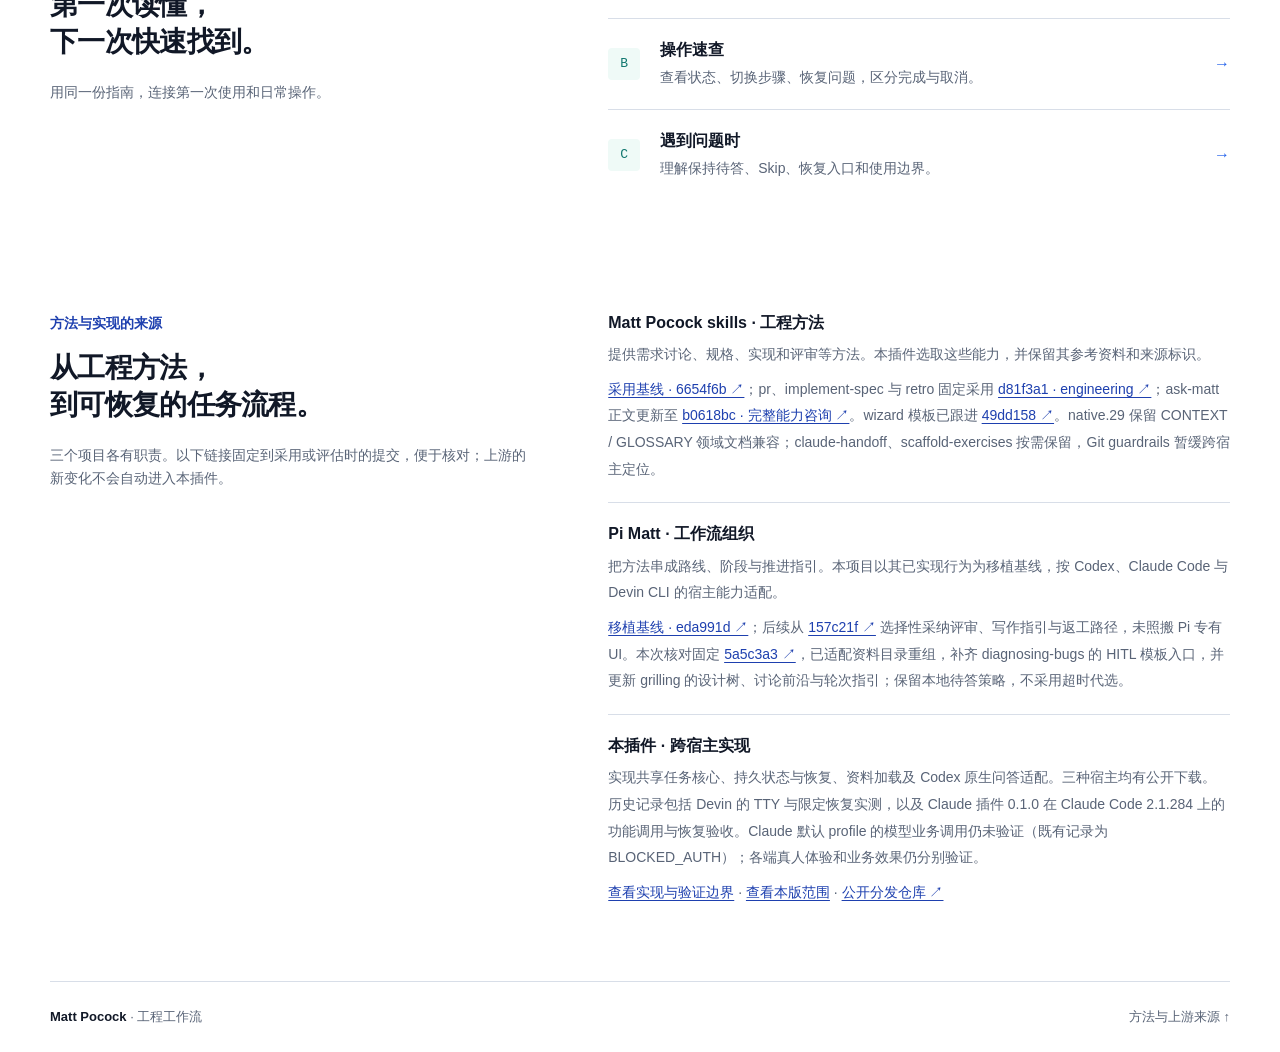
==== commit a8a02fc1: "Publish two new Matt skills and the updated plugin entry" ====
--- a/index.html
+++ b/index.html
@@ -17,13 +17,13 @@
   </div></header>
   <main id="main">
     <section class="hero wrap" aria-labelledby="hero-title">
-      <div class="hero-copy"><a class="release-flag" href="guide.html#updates"><span class="release-flag-tag">本版 native.29</span><span>完成证据与任务范围</span><span aria-hidden="true">→</span></a>
+      <div class="hero-copy"><a class="release-flag" href="guide.html#updates"><span class="release-flag-tag">本版 native.30</span><span>自动化设计与多任务协调</span><span aria-hidden="true">→</span></a>
         <p class="eyebrow"><span class="small-rule"></span>从想法到交付</p>
         <h1 id="hero-title">让工程任务，<br>有步骤地向前。</h1>
         <p class="lead">把需求讨论、规格、任务拆解、实现与评审串成可恢复的工作流。你说明目标与边界，agent 按进展继续推进，并在需要你决定时提问。</p>
         <div class="actions"><a class="button primary" href="https://ww880412.github.io/matt-pocock-guide/downloads/matt-pocock-codex.zip" download="matt-pocock-codex.zip">下载 Codex 插件 · ZIP <span aria-hidden="true">↓</span></a><a class="text-link" href="guide.html#before">安装步骤 <span aria-hidden="true">→</span></a></div>
         <p class="hero-usage-links"><a href="#workflows">看六条工作流</a><a href="#everyday">找一个眼下能用的能力</a></p>
-        <p class="hero-note">已发布 native.29 · 38项能力。下载后将 ZIP 拖入 Codex，说“请安装这个插件”即可开始安装。<a href="guide.html#updates">查看本版变化</a></p>
+        <p class="hero-note">已发布 native.30 · 40项能力。下载后将 ZIP 拖入 Codex，说“请安装这个插件”即可开始安装。<a href="guide.html#updates">查看本版变化</a></p>
       </div>
       <div class="journey" aria-label="Idea to Ship 工作流示例">
         <div class="journey-heading"><span class="mono">IDEA TO SHIP</span><span class="example-tag">路径示例</span></div>
@@ -122,7 +122,7 @@
   <div class="stage-list"><details class="stage-item" data-stage="writing-fragments"><summary>采集写作素材 <code>writing-fragments</code></summary><div><p>访谈并积累原始写作素材</p><p><strong>得到：</strong>素材 Markdown</p><p><strong>允许的下一阶段：</strong>由用户选择，不自动转移</p></div></details>
 <details class="stage-item" data-stage="writing-shape"><summary>逐段成文 <code>writing-shape</code></summary><div><p>从素材逐段塑造文章</p><p><strong>得到：</strong>经逐段确认的文章</p><p><strong>允许的下一阶段：</strong>由用户选择，不自动转移</p></div></details>
 <details class="stage-item" data-stage="writing-beats"><summary>逐节点成文 <code>writing-beats</code></summary><div><p>从素材逐节点选择文章走向</p><p><strong>得到：</strong>经逐节点确认的文章</p><p><strong>允许的下一阶段：</strong>由用户选择，不自动转移</p></div></details></div></div></details></div>
-  <p class="section-note">这些路线共复用 20 项公开能力，阶段可独立调用。<a href="guide.html#capabilities">查看全部 38 项能力 →</a></p>
+  <p class="section-note">这些路线共复用 20 项公开能力，阶段可独立调用。<a href="guide.html#capabilities">查看全部 40 项能力 →</a></p>
 </div></section>
 <section class="usage-section wrap" id="everyday" aria-labelledby="everyday-title">
   <div class="section-heading"><div><p class="eyebrow">不必从头走完一条路线</p><h2 id="everyday-title">遇到这些情况，随时叫它帮忙。</h2></div><p>先看问题，再看产出。<br>复制示例，补上你的任务或文件。</p></div>
@@ -138,7 +138,7 @@
 用中文重讲刚才的结论，补齐必要背景，说明我现在需要决定什么。</pre></div></details></article>
 <article class="scene-card"><p class="scene-id">retro</p><h3>这轮为什么反复返工？</h3><p>回看证据，改善下一次工作</p><p class="scene-result">得到事件、影响、建议与验证方式；日志不足时说明边界。</p><details><summary>查看调用示例</summary><div class="code-block"><div class="code-top"><span>Codex · 复制后发送</span><button class="copy" data-copy="scene-retro" aria-label="复制 retro 示例">复制</button></div><pre id="scene-retro">$matt-pocock use retro
 回看本次会话，找出重复返工的原因，给出有证据的环境改进建议；先不修改配置。</pre></div></details></article></div>
-  <a class="text-link catalog-cta" href="guide.html#capabilities">按任务查找全部 38 项能力 →</a>
+  <a class="text-link catalog-cta" href="guide.html#capabilities">按任务查找全部 40 项能力 →</a>
 </section>
 <section class="usage-section wrap bdd-section" id="bdd-example" aria-labelledby="bdd-title">
   <div class="section-heading"><div><p class="eyebrow">BDD · 把“做对”说具体</p><h2 id="bdd-title">从一句需求，到可核对的行为。</h2></div><p>教学示例：给任务列表增加标签筛选。<br>以下不是已运行或已通过的测试记录。</p></div>
@@ -155,9 +155,9 @@
         <caption class="sr-only">截至 2026-10-30 的宿主适配、验证与分发状态</caption>
         <thead><tr><th scope="col">宿主</th><th scope="col">目前能用到什么</th><th scope="col">获取与边界</th></tr></thead>
         <tbody>
-          <tr><th scope="row">Codex</th><td>已发布 native.29 · 38 项能力；原生问答与工作流，三选项问题同屏暂选后确认</td><td><a href="guide.html#before">下载与安装</a>；包含整规格实施与只读复盘</td></tr>
-          <tr><th scope="row">Devin CLI</th><td>已发布 0.1.8+devin.20261123 · 38 项能力；含完整能力咨询，问答交互未改</td><td><a href="https://ww880412.github.io/matt-pocock-guide/downloads/matt-pocock-devin.zip" download="matt-pocock-devin.zip">下载 Devin 包 · ZIP</a>；<a href="guide.html#devin">TTY 安装与使用边界</a></td></tr>
-          <tr><th scope="row">Claude Code</th><td>已发布 0.1.7 · 38项能力；问答交互未改</td><td><a href="https://ww880412.github.io/matt-pocock-guide/downloads/matt-pocock-claude.zip" download="matt-pocock-claude.zip">下载 Claude Code 插件 · ZIP</a>；历史版本 0.1.0 在 2.1.284 上通过功能验收；默认 profile 的模型业务调用仍未验证（既有记录为 BLOCKED_AUTH），真人体验与新增业务效果待验证</td></tr>
+          <tr><th scope="row">Codex</th><td>已发布 native.30 · 40 项能力；原生问答与工作流，三选项问题同屏暂选后确认</td><td><a href="guide.html#before">下载与安装</a>；包含整规格实施与只读复盘</td></tr>
+          <tr><th scope="row">Devin CLI</th><td>已发布 0.1.9+devin.20261128 · 40 项能力；含完整能力咨询，问答交互未改</td><td><a href="https://ww880412.github.io/matt-pocock-guide/downloads/matt-pocock-devin.zip" download="matt-pocock-devin.zip">下载 Devin 包 · ZIP</a>；<a href="guide.html#devin">TTY 安装与使用边界</a></td></tr>
+          <tr><th scope="row">Claude Code</th><td>已发布 0.1.8 · 40项能力；问答交互未改</td><td><a href="https://ww880412.github.io/matt-pocock-guide/downloads/matt-pocock-claude.zip" download="matt-pocock-claude.zip">下载 Claude Code 插件 · ZIP</a>；历史版本 0.1.0 在 2.1.284 上通过功能验收；默认 profile 的模型业务调用仍未验证（既有记录为 BLOCKED_AUTH），真人体验与新增业务效果待验证</td></tr>
         </tbody>
       </table></div>
       <p class="section-note">三种宿主分别提供下载包和安装说明；<a href="guide.html#hosts">查看各宿主的进度与限制</a>。</p>
@@ -174,11 +174,11 @@
           <tr><th scope="row">怎样记住进度</th><td>通过对话记录、文档和所用工具承接</td><td>保存当前路线、步骤及已登记的遗留要求，恢复时继续承接</td></tr>
           <tr><th scope="row">谁推进下一步</th><td>agent 按 skill 指引继续工作</td><td>agent 沿约定路径推进或返工；你可改变路径，跳过的要求仍会保留</td></tr>
           <tr><th scope="row">怎样参与决策</th><td>按 skill 指引与当前工具的能力提问</td><td>使用 Codex 原生问题卡，保存并恢复未答问题；三个选项同屏比较，确认后才提交</td></tr>
-          <tr><th scope="row">怎样组织工作</th><td>按需要选择、调整和组合方法</td><td>五条工程路线、可选写作路线；Codex 已发布38项能力</td></tr>
+          <tr><th scope="row">怎样组织工作</th><td>按需要选择、调整和组合方法</td><td>五条工程路线、可选写作路线；Codex 已发布40项能力</td></tr>
         </tbody>
       </table></div>
       <div class="comparison-takeaways"><p><strong>什么时候选插件</strong>任务跨多个步骤，需要明确当前进度、步骤恢复和统一交互时。</p><p><strong>什么时候直接用 skill</strong>只需要一次评审、一次需求讨论，或希望自由组合方法时。</p></div>
-      <p class="section-note">native.29 保留整规格实施 <code>implement-spec</code> 与只读复盘 <code>retro</code>：拆票后可选逐票或整规格实施，统一评审后可选复盘；ask-matt 可咨询全部能力，并保留当前任务。本版会核对命令的退出结果和登记文件的内容，并保留最初任务范围及修订出处。<a href="guide.html#upstream-candidate">查看新增能力用法与边界</a>。</p>
+      <p class="section-note">native.30 保留整规格实施 <code>implement-spec</code> 与只读复盘 <code>retro</code>：拆票后可选逐票或整规格实施，统一评审后可选复盘；ask-matt 可咨询全部能力，并保留当前任务。本版新增 software-factory 和 chief-of-staff。点名即可执行，只描述任务时会先推荐并等待选择。<a href="guide.html#upstream-candidate">查看新增能力用法与边界</a>。</p>
       <p class="section-note">程序检查转移、未答问题和已登记要求，agent 根据产物与证据判断完成。自动推进不等于自动验收，也不保证每次都能正确判断下一步。</p>
     </section>
     <section class="reading wrap" aria-labelledby="reading-title">
